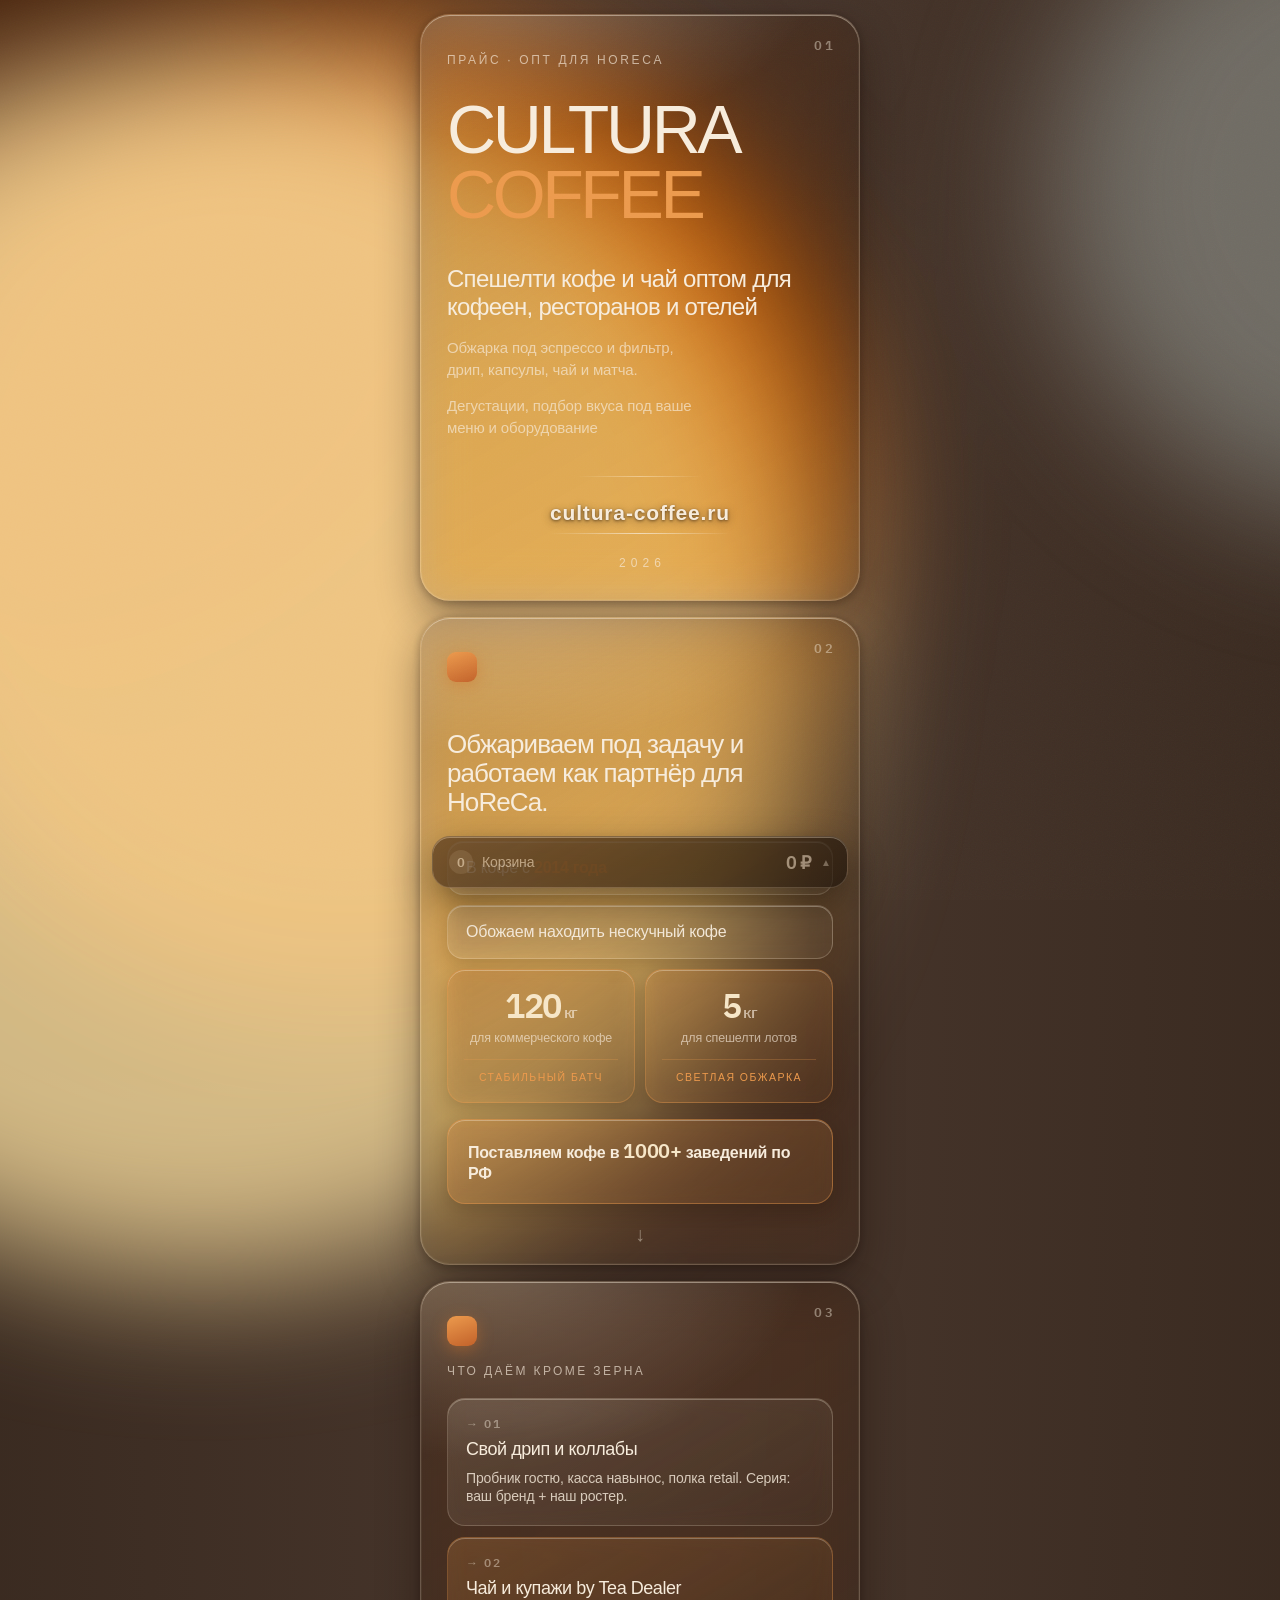
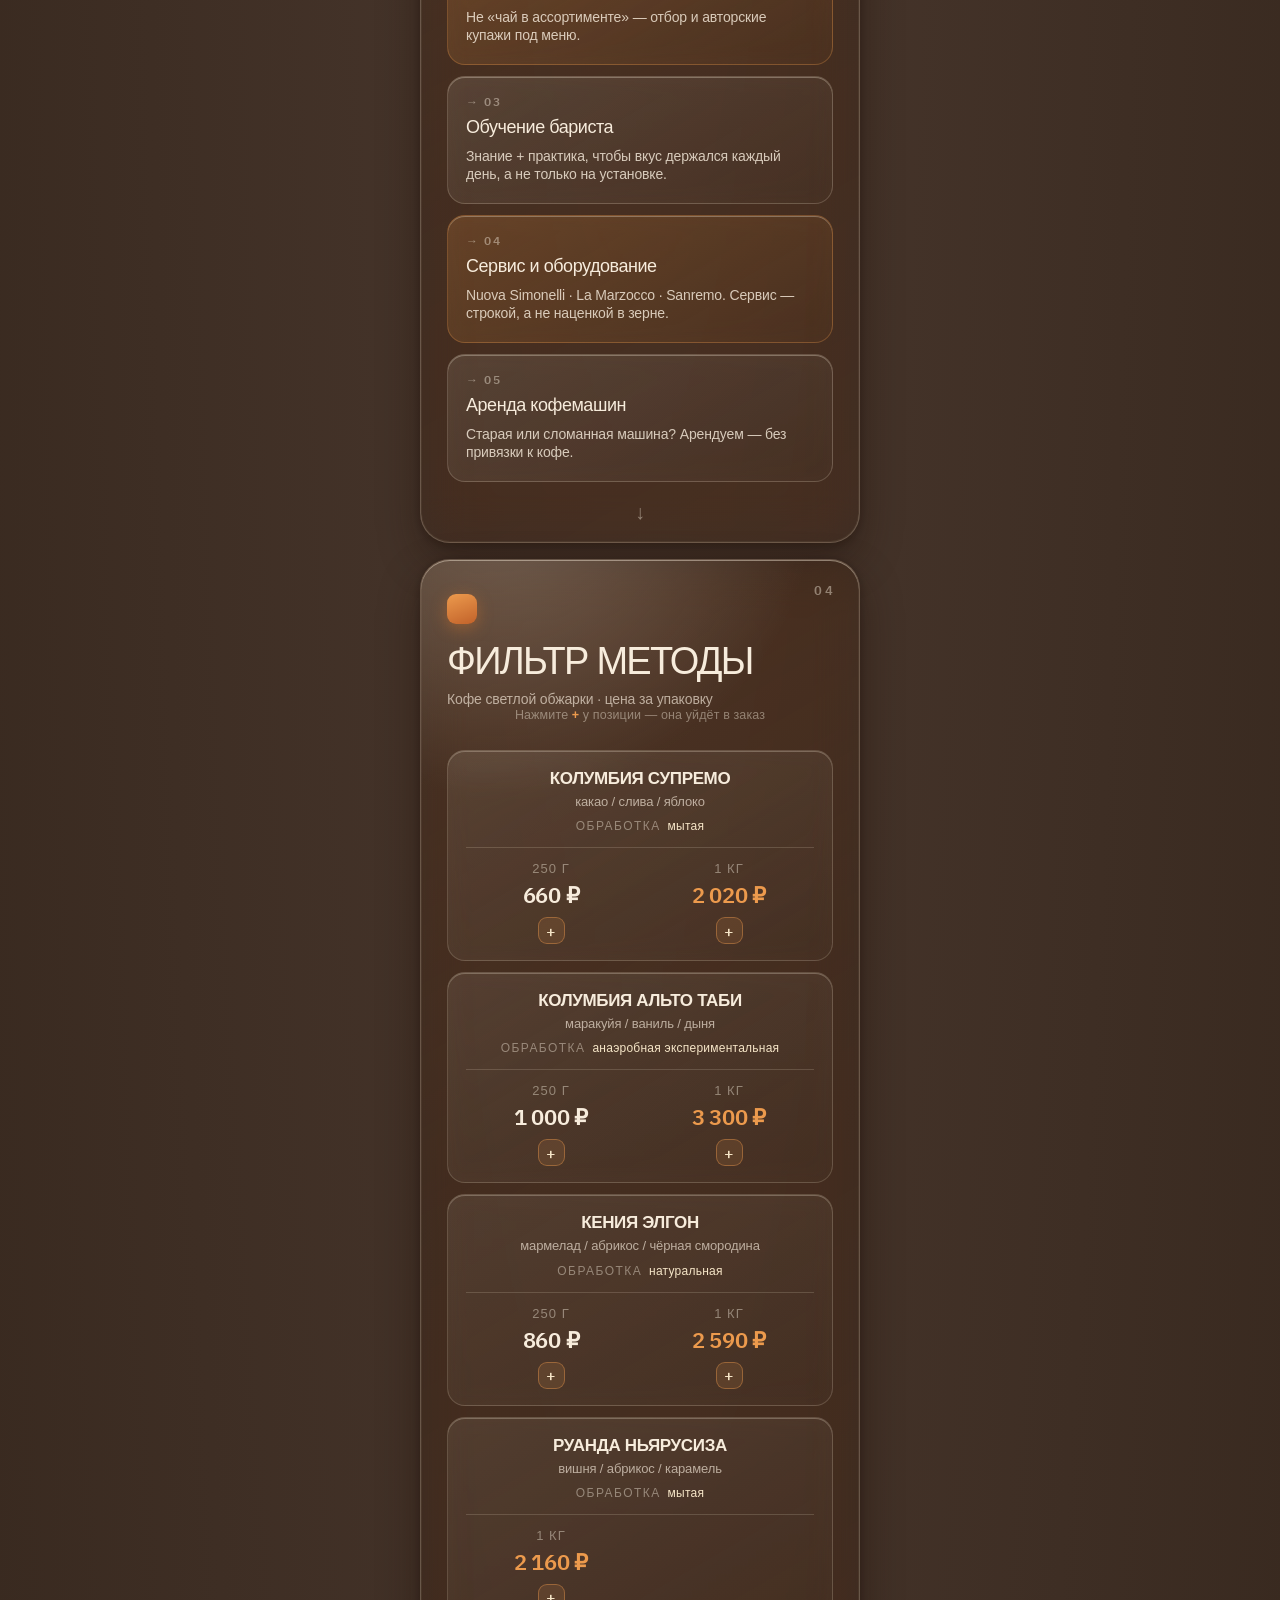
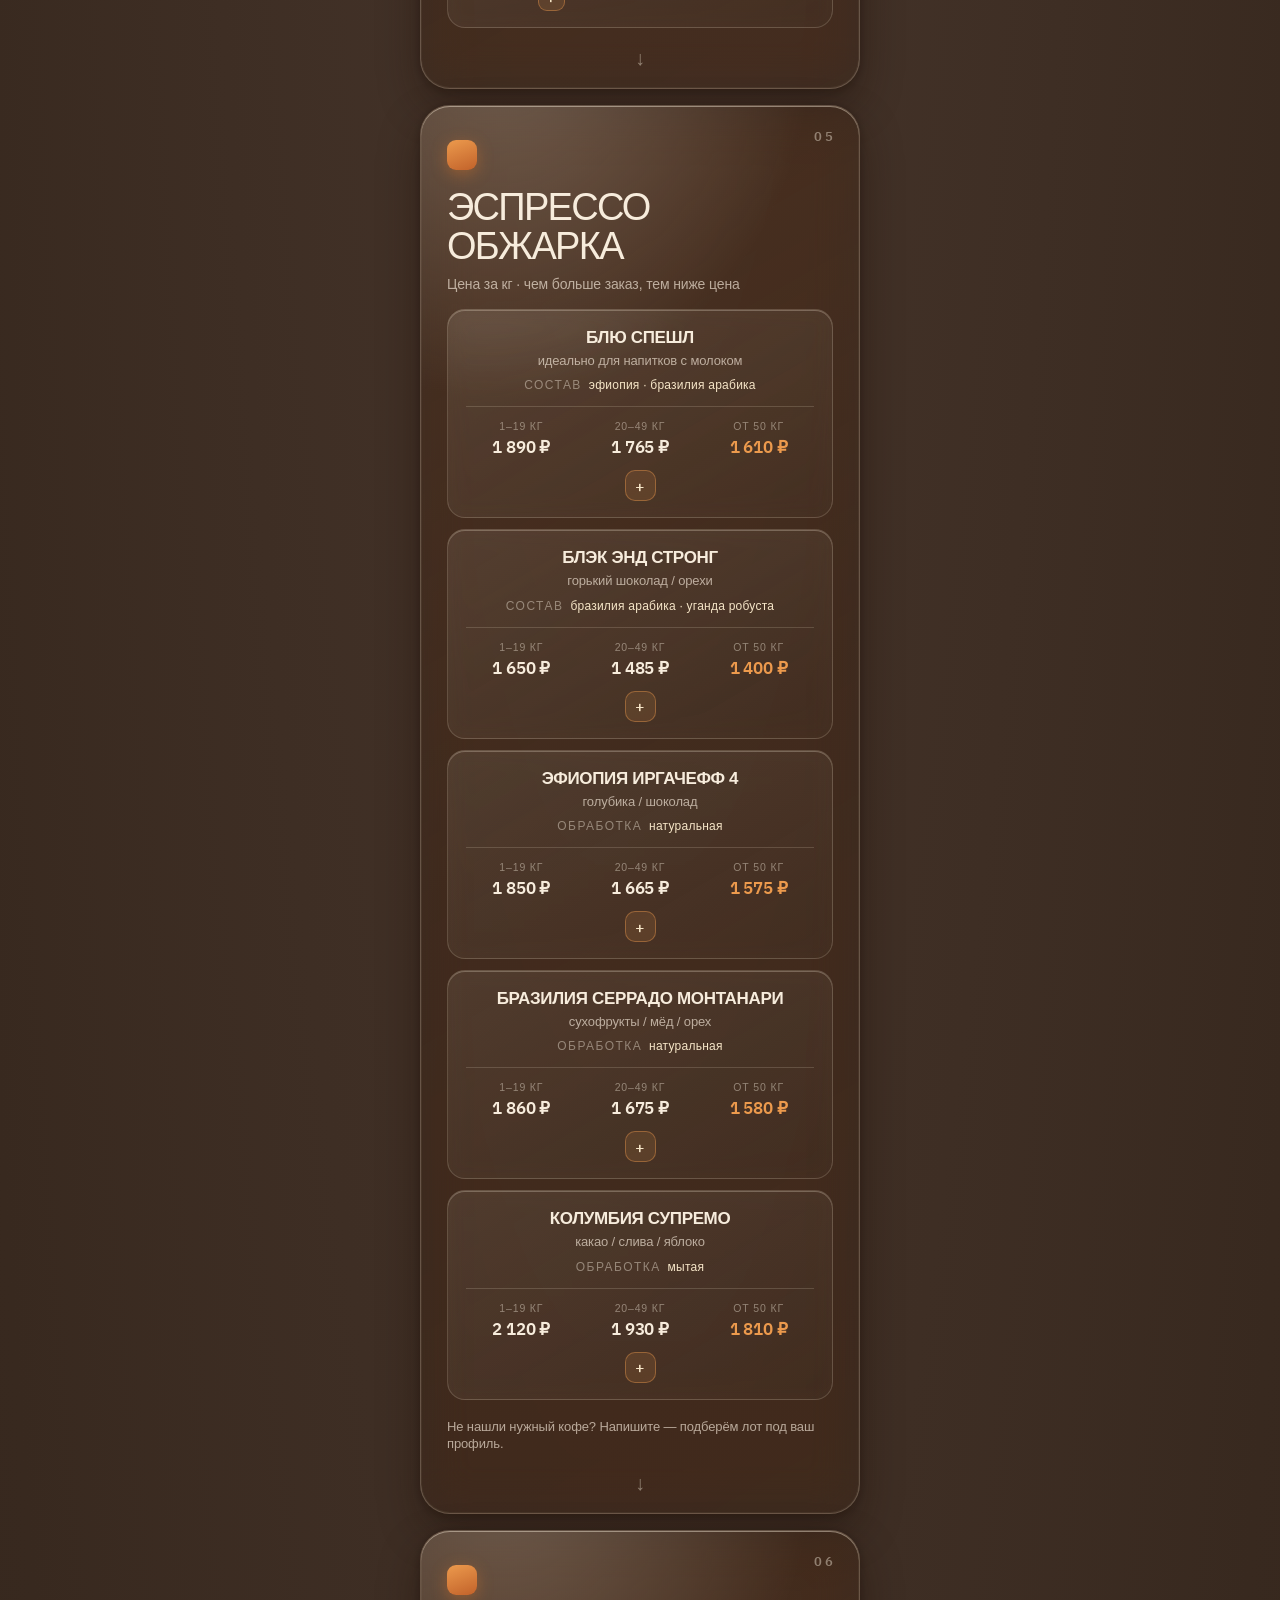
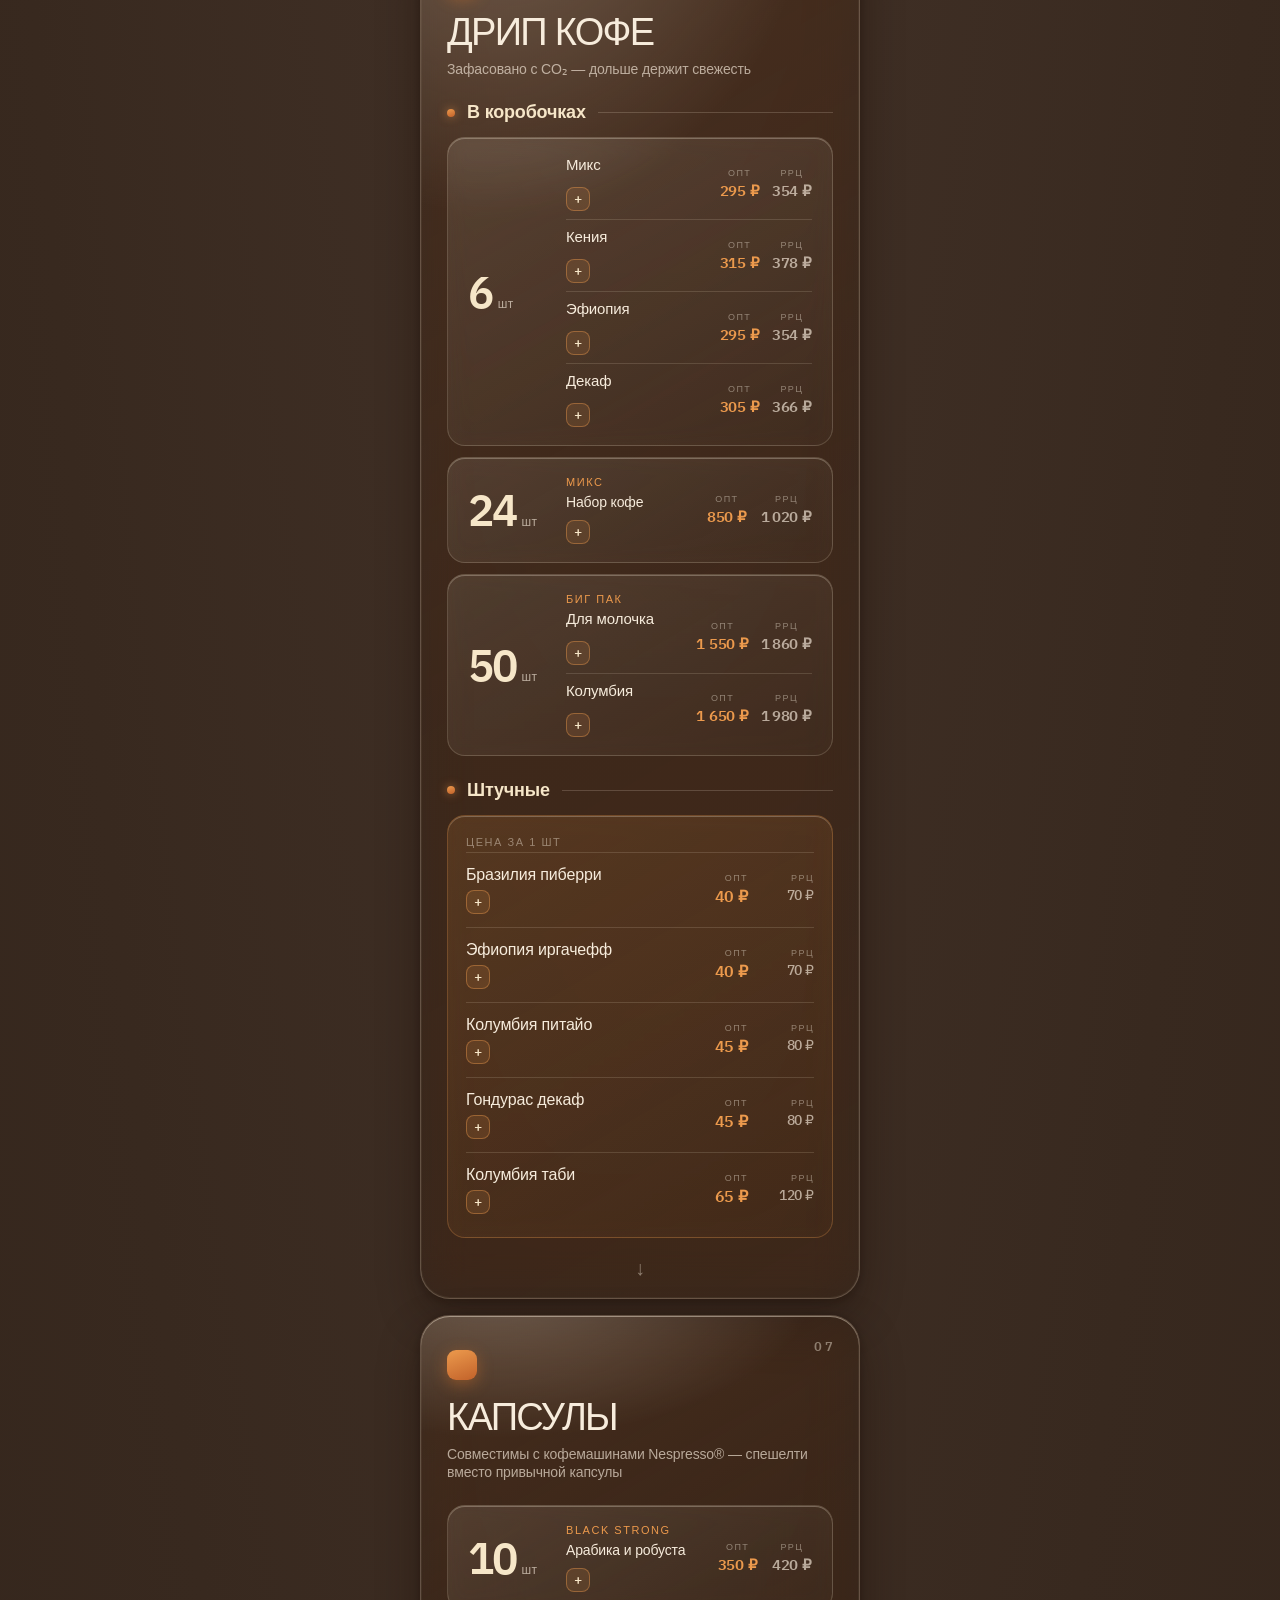
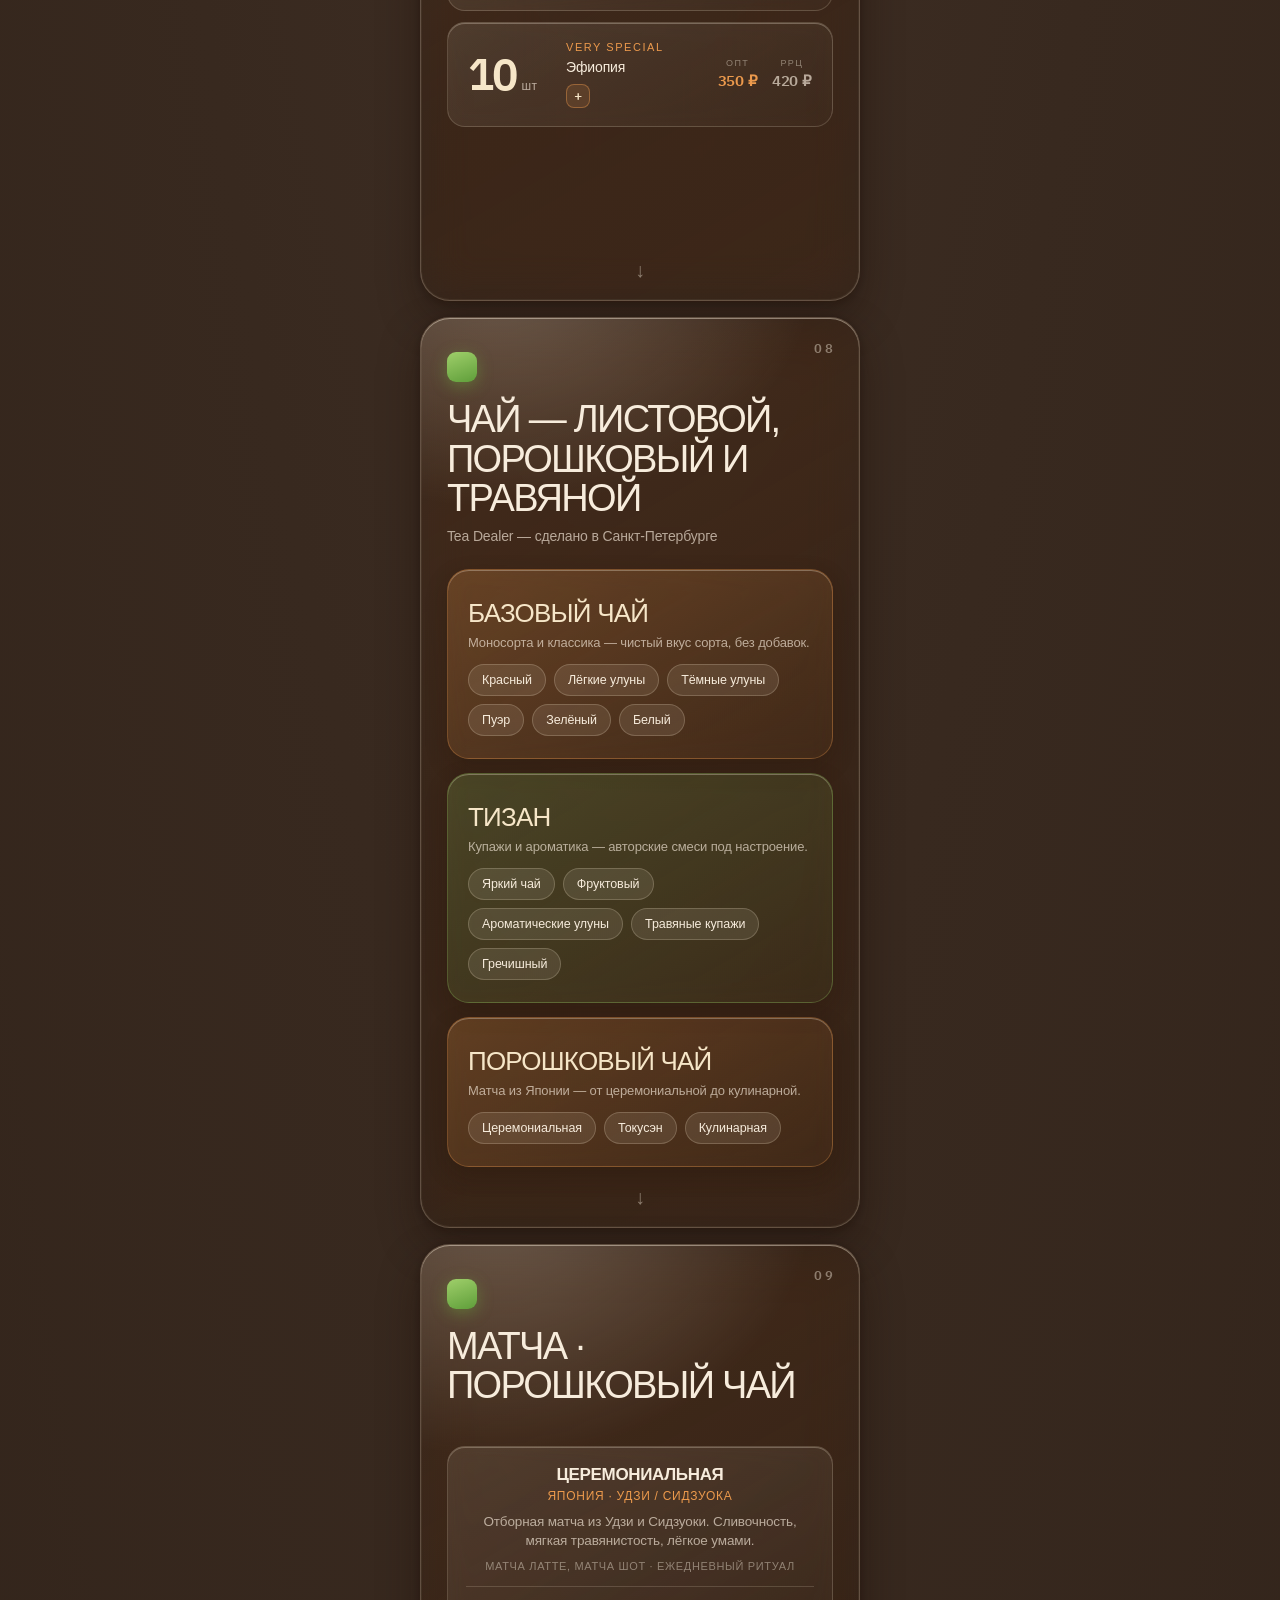
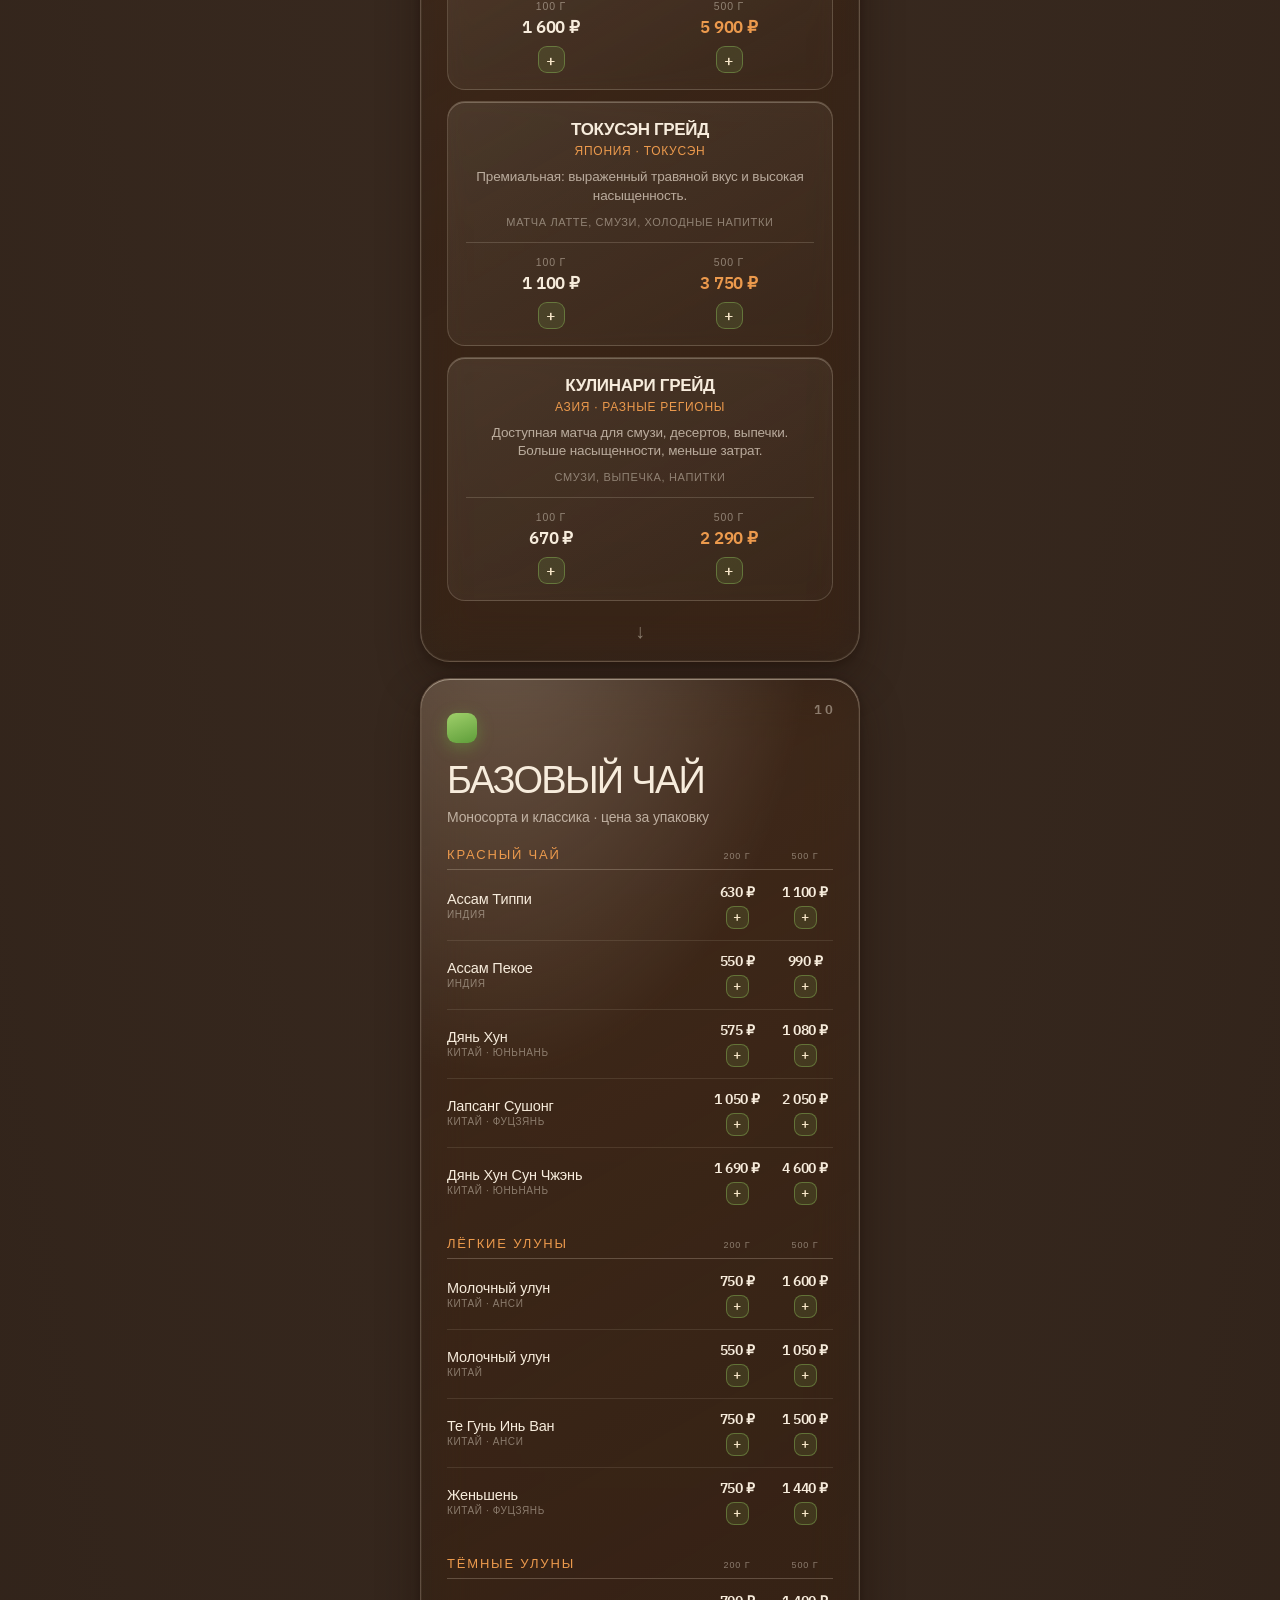
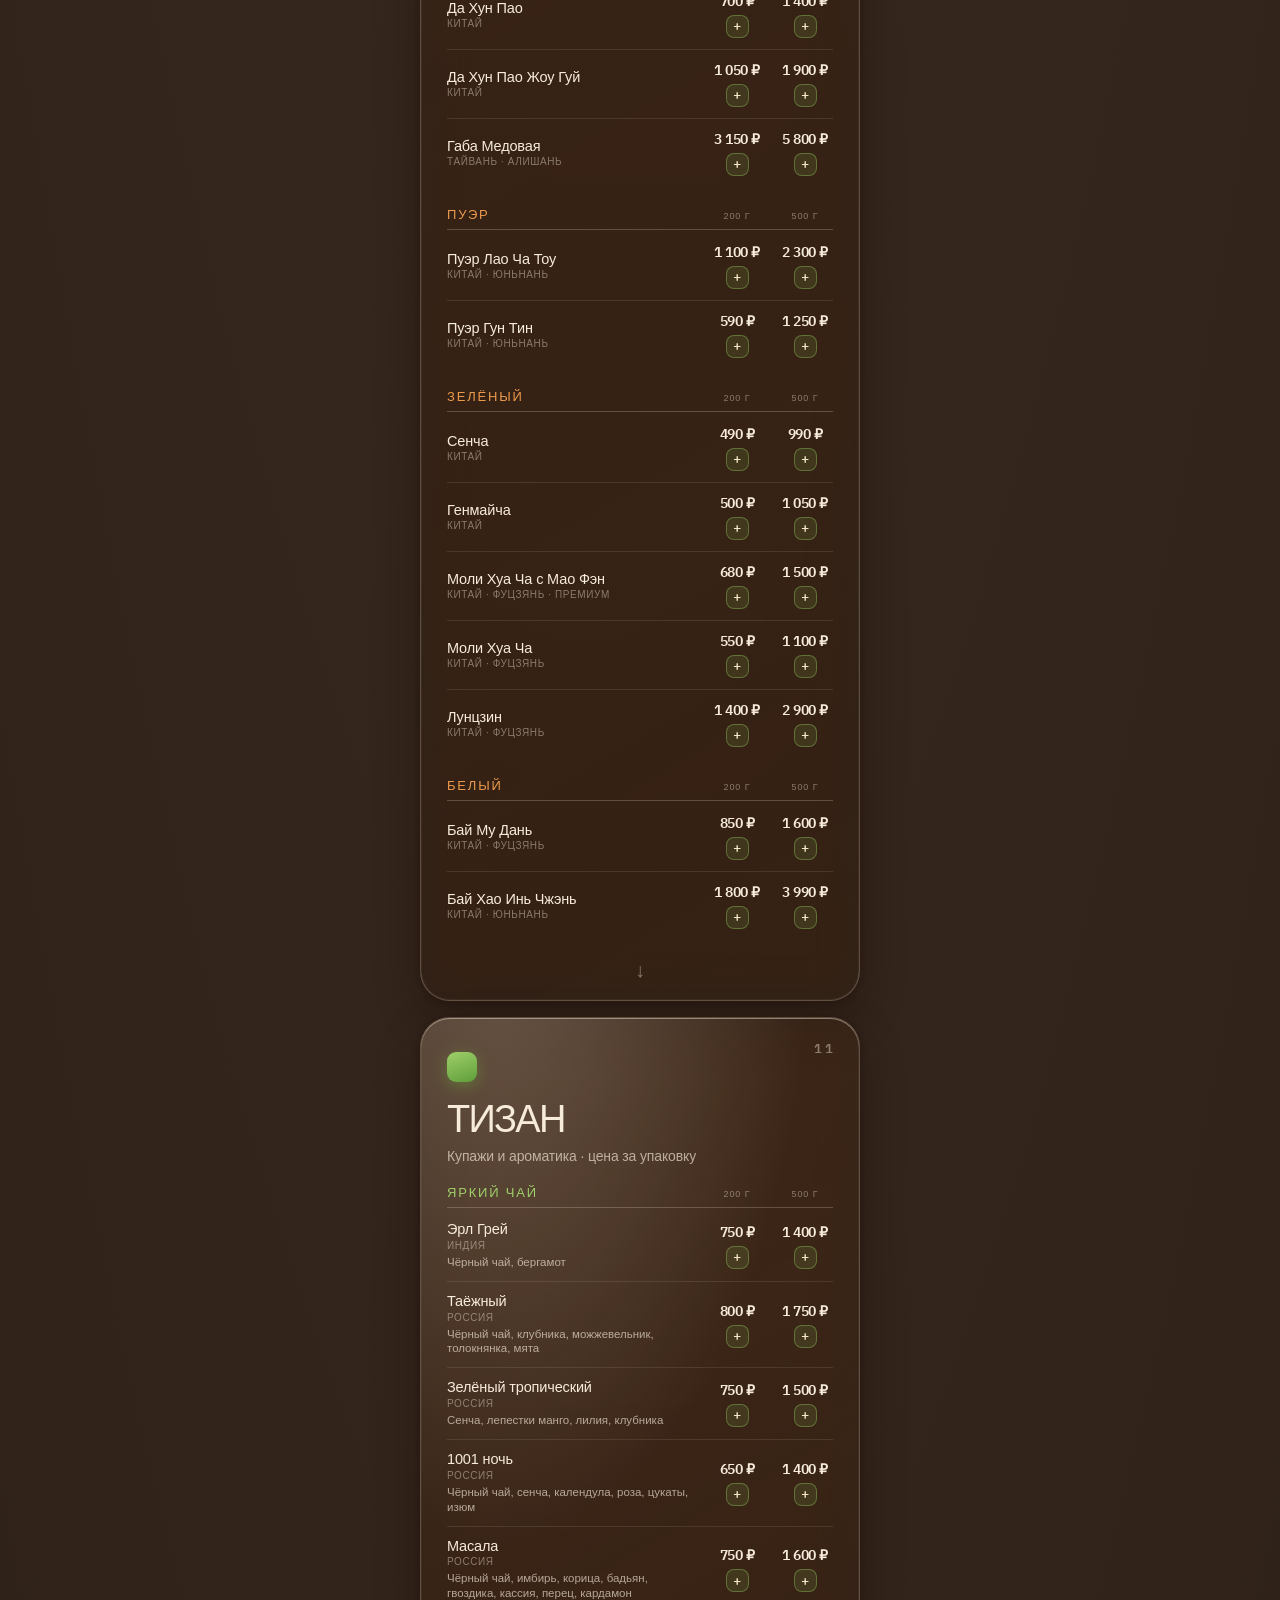
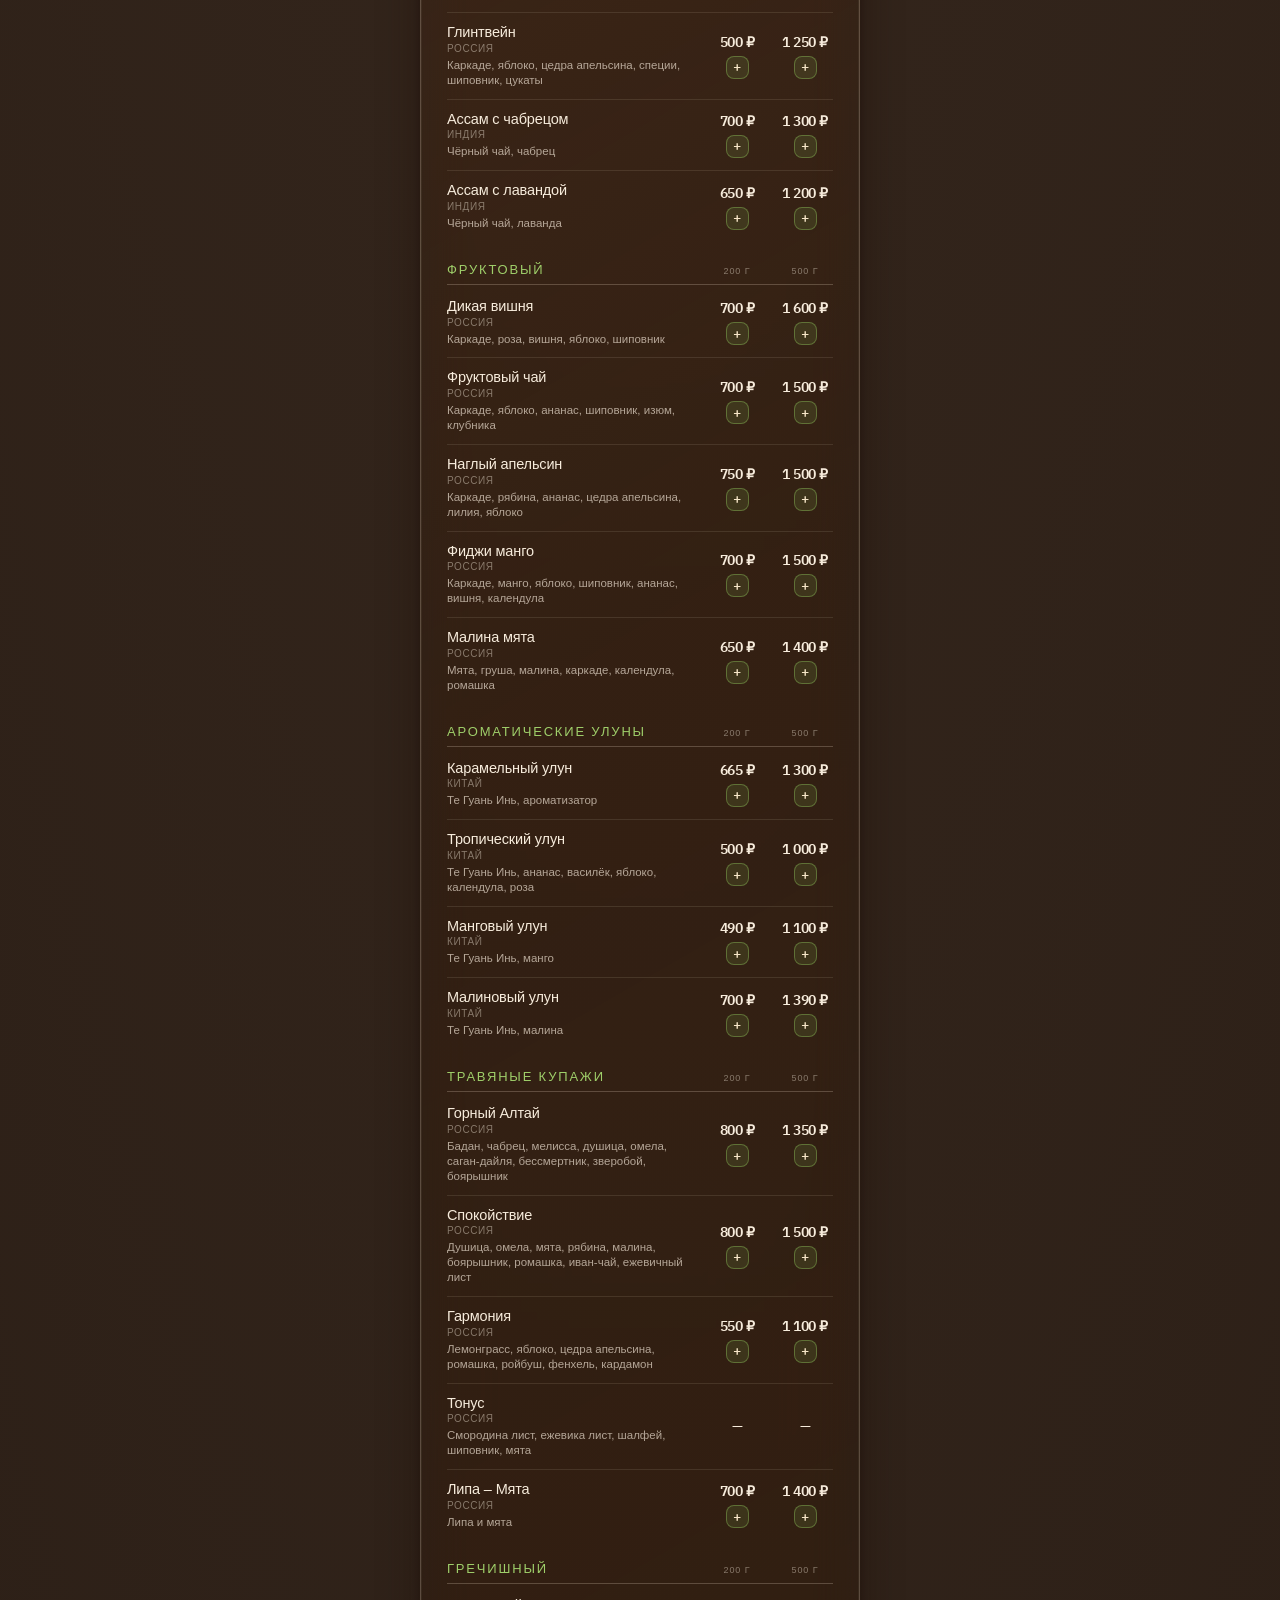
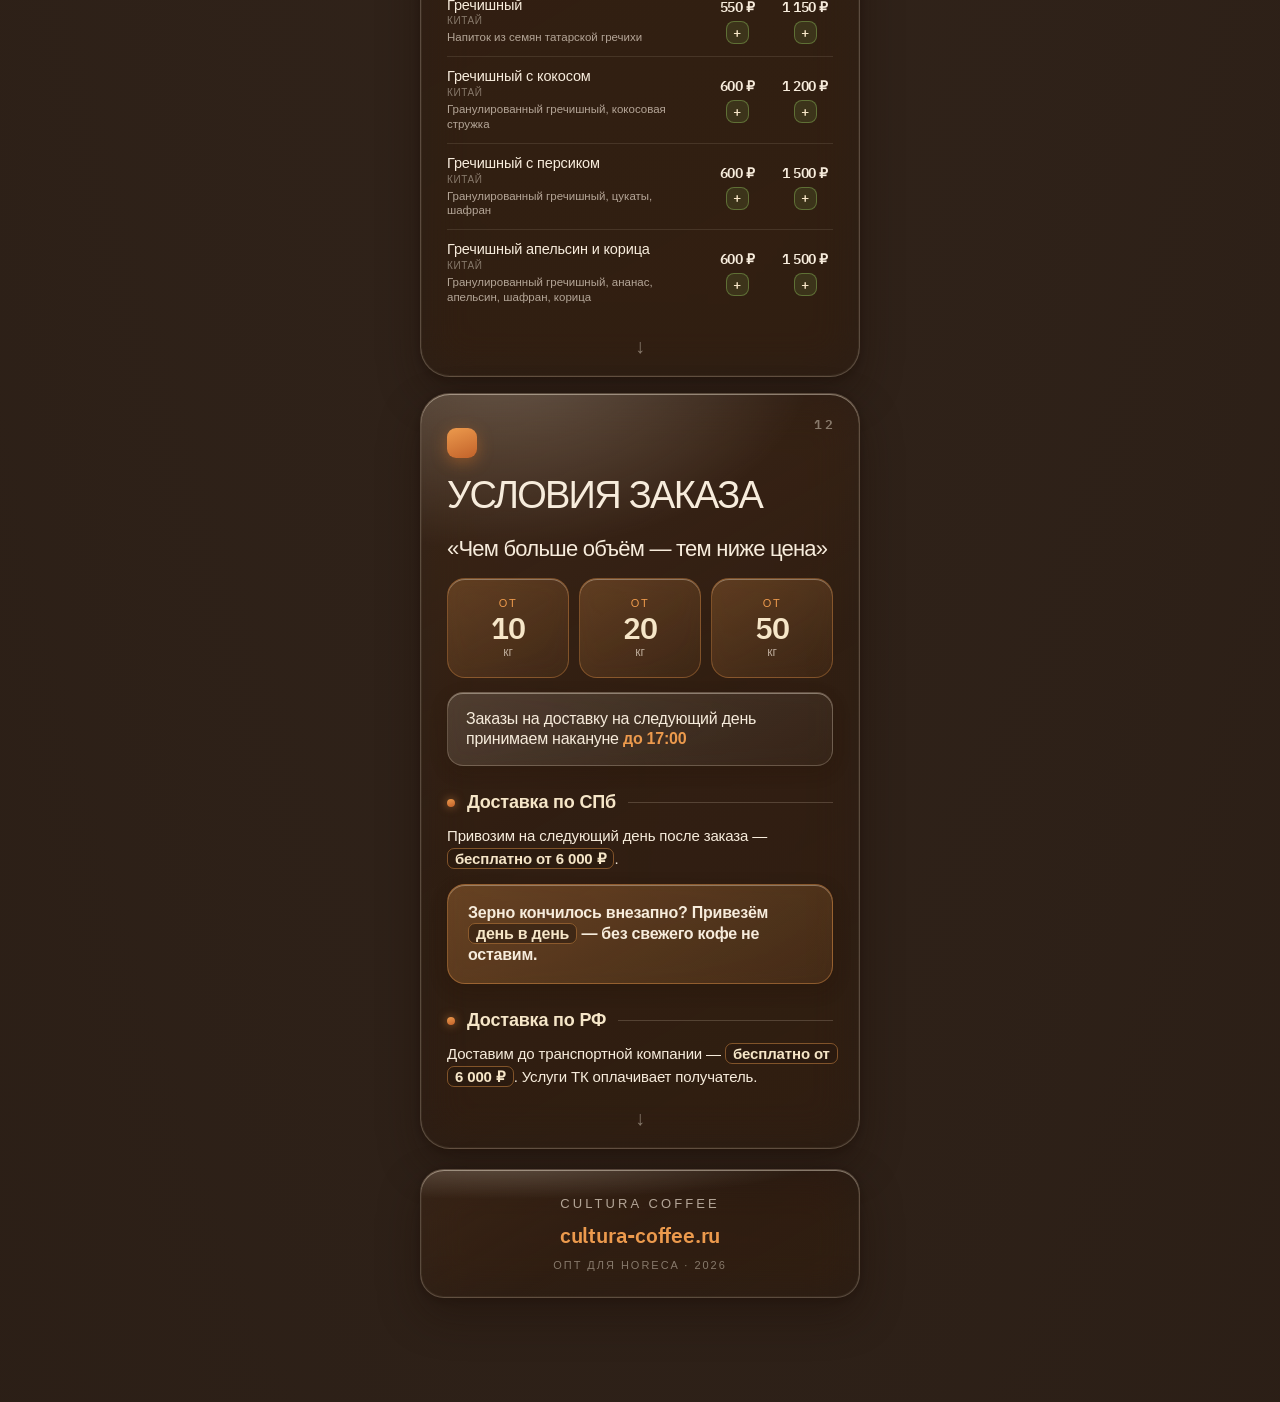
==== index.html @ 5885d33a "Второй экран: убрать бренд ростеров, добавить характеристики Строка с названием ростера убрана из об" ====
<!DOCTYPE html>
<html lang="ru">
<head>
<meta charset="UTF-8">
<meta name="viewport" content="width=device-width, initial-scale=1.0, viewport-fit=cover">
<title>CULTURA COFFEE — прайс (полный)</title>
<style>
  /* IBM Plex Sans встроен (base64) — без внешних запросов */
@font-face{font-family:'IBM Plex Sans';font-style:normal;font-weight:500;font-display:swap;src:url([data-uri]) format('woff2');unicode-range:U+0000-00FF,U+0131,U+0152-0153,U+02BB-02BC,U+02C6,U+02DA,U+02DC,U+0304,U+0308,U+0329,U+2000-206F,U+20AC,U+2122,U+2191,U+2193,U+2212,U+2215,U+FEFF,U+FFFD;}
@font-face{font-family:'IBM Plex Sans';font-style:normal;font-weight:500;font-display:swap;src:url([data-uri]) format('woff2');unicode-range:U+0301,U+0400-045F,U+0490-0491,U+04B0-04B1,U+2116;}
@font-face{font-family:'IBM Plex Sans';font-style:normal;font-weight:600;font-display:swap;src:url([data-uri]) format('woff2');unicode-range:U+0000-00FF,U+0131,U+0152-0153,U+02BB-02BC,U+02C6,U+02DA,U+02DC,U+0304,U+0308,U+0329,U+2000-206F,U+20AC,U+2122,U+2191,U+2193,U+2212,U+2215,U+FEFF,U+FFFD;}
@font-face{font-family:'IBM Plex Sans';font-style:normal;font-weight:600;font-display:swap;src:url([data-uri]) format('woff2');unicode-range:U+0301,U+0400-045F,U+0490-0491,U+04B0-04B1,U+2116;}
  :root{
    --amber:#ec9a4d; --cream:#f6e6c8; --text:#f7ecdc;
    --muted:rgba(247,236,220,.66); --faint:rgba(247,236,220,.44);
    --radius:30px;
    --sans:"Helvetica Neue",Helvetica,Arial,sans-serif;
    --mono:"IBM Plex Sans","Helvetica Neue",Arial,sans-serif;
    --pad:14px;
    --glass-bg:linear-gradient(150deg, rgba(70,46,30,.34), rgba(34,22,15,.16) 48%, rgba(20,13,9,.10));
    --glass-border:rgba(255,238,214,.22);
    --glass-shadow:0 18px 42px rgba(28,15,6,.42),0 2px 8px rgba(28,15,6,.30),inset 0 1px 0 rgba(255,243,224,.40),inset 0 0 0 1px rgba(255,238,214,.05);
    --blur:saturate(150%) blur(22px);
  }
  *{box-sizing:border-box;} html,body{margin:0;}
  body{
    min-height:100vh;
    background:radial-gradient(140% 120% at 50% 4%, #4a382e 0%, #38291f 42%, #281c14 100%);
    font-family:var(--sans); color:var(--text); -webkit-font-smoothing:antialiased;
    padding:var(--pad); padding-top:max(var(--pad),env(safe-area-inset-top)); padding-bottom:max(40px,env(safe-area-inset-bottom));
  }
  .bg{ position:fixed; inset:-20%; z-index:0; filter:blur(70px) saturate(125%); pointer-events:none; }
  .blob{ position:absolute; border-radius:50%; }
  .blob.b1{ width:74vw;height:74vw; left:-16vw; top:-12vh; background:#3a1c0c; opacity:.95; animation:d1 36s ease-in-out infinite alternate; }
  .blob.b2{ width:78vw;height:78vw; left:8vw;  top:22vh; background:#d2742a; opacity:.85; animation:d2 42s ease-in-out infinite alternate; }
  .blob.b3{ width:96vw;height:96vw; left:-12vw; bottom:-22vh; background:#f3dcab; opacity:.8; animation:d3 32s ease-in-out infinite alternate; }
  .blob.b4{ width:52vw;height:52vw; right:-14vw; top:4vh; background:#bcc6c0; opacity:.42; animation:d1 46s ease-in-out infinite alternate; }
  @keyframes d1{ to{ transform:translate(7vw,5vh) scale(1.10);} }
  @keyframes d2{ to{ transform:translate(-6vw,-4vh) scale(1.08);} }
  @keyframes d3{ to{ transform:translate(5vw,-7vh) scale(1.12);} }
  @media (prefers-reduced-motion:reduce){ .blob{ animation:none !important; } }
  .grain{ position:fixed; inset:0; z-index:5; pointer-events:none; opacity:.10; mix-blend-mode:soft-light;
    background-image:url("data:image/svg+xml,%3Csvg xmlns='http://www.w3.org/2000/svg' width='160' height='160'%3E%3Cfilter id='n'%3E%3CfeTurbulence type='fractalNoise' baseFrequency='0.85' numOctaves='2' stitchTiles='stitch'/%3E%3C/filter%3E%3Crect width='100%25' height='100%25' filter='url(%23n)'/%3E%3C/svg%3E");
    background-size:160px 160px; }

  .deck{ position:relative; z-index:1; max-width:440px; margin:0 auto; display:flex; flex-direction:column; gap:16px; }

  .card{
    position:relative; width:100%;
    min-height:calc((100vw - var(--pad) * 2) * 4 / 3);
    border-radius:var(--radius); padding:34px 26px 60px;
    display:flex; flex-direction:column;
    background:var(--glass-bg); border:1px solid var(--glass-border); box-shadow:var(--glass-shadow);
    -webkit-backdrop-filter:var(--blur); backdrop-filter:var(--blur);
    overflow:hidden; isolation:isolate;
  }
  @media (min-width:472px){ .card{ min-height:calc(440px * 4 / 3); } }
  .card::before{ content:""; position:absolute; top:0;left:0;right:0; height:55%;
    background:radial-gradient(120% 80% at 18% -10%, rgba(255,243,224,.26), rgba(255,243,224,0) 60%); pointer-events:none; z-index:0; }
  .card > *{ position:relative; z-index:1; }
  .card__no{ position:absolute; top:22px;right:24px; font-family:var(--mono); font-size:13px;font-weight:600; letter-spacing:.18em; color:var(--faint); z-index:2; }
  .card__scroll{ position:absolute; left:0;right:0;bottom:20px; text-align:center; font-size:20px;line-height:1; color:var(--faint); }

  .marker{ width:42px;height:42px; border-radius:12px; background:linear-gradient(160deg,var(--amber),#c2622a); margin-bottom:24px; box-shadow:0 4px 16px rgba(210,116,42,.45); }
  .marker--sm{ width:30px;height:30px;border-radius:9px;margin-bottom:18px; }

  /* ОБЛОЖКА */
  .hero{ padding:38px 26px 30px; justify-content:space-between; }
  .hero__eyebrow{ font-size:12px;letter-spacing:.22em;text-transform:uppercase; color:var(--muted); margin-bottom:30px; }
  .hero h1{ margin:0;font-weight:500; font-size:clamp(46px,15.5vw,68px); line-height:.96;letter-spacing:-.05em;text-transform:uppercase; }
  .hero h1 .ln2{ color:var(--amber); }
  .hero__mid{ flex:1 1 auto; display:flex; flex-direction:column; justify-content:center; padding:28px 0; }
  .hero__offer{ font-size:clamp(20px,5.6vw,24px); line-height:1.18;letter-spacing:-.03em;font-weight:500; }
  .hero__sub{ margin-top:16px;font-size:15px;line-height:1.45; letter-spacing:-.01em;color:var(--muted);max-width:30ch; }
  .hero__sub2{ margin-top:14px;font-size:15px;line-height:1.45; letter-spacing:-.01em;color:var(--muted);max-width:30ch; }
  .hero__bottom{ display:flex;flex-direction:column;align-items:center; }
  .hero__sign{ display:flex; flex-direction:column; align-items:center; }
  .hero__rule{ width:124px; height:1px; margin-bottom:24px; background:linear-gradient(90deg,transparent,rgba(255,238,214,.45),transparent); }
  .hero__site{ position:relative; font-size:21px; font-weight:600; letter-spacing:.04em; color:var(--text); text-decoration:none; padding-bottom:9px;
    text-shadow:0 1px 3px rgba(28,14,5,.55), 0 2px 10px rgba(28,14,5,.4); }
  .hero__site::after{ content:""; position:absolute; left:0; right:0; bottom:0; height:1px;
    background:linear-gradient(90deg,transparent,rgba(247,236,220,.72),transparent); }
  .hero__foot{ margin-top:22px;text-align:center;font-size:12px;letter-spacing:.42em;text-indent:.42em;text-transform:uppercase;color:var(--muted); }

  /* ЗАГОЛОВКИ */
  .head h2{ margin:0;font-weight:400; font-size:clamp(30px,8vw,38px); line-height:1.04;letter-spacing:-.045em;text-transform:uppercase; }
  .head .sub{ margin-top:8px;font-size:14px;line-height:1.3;letter-spacing:-.01em;color:var(--muted); }
  .eyebrow{ font-size:12px;letter-spacing:.2em;text-transform:uppercase;color:var(--muted); }

  /* О НАС */
  .story__thesis{ margin-top:30px;font-size:clamp(22px,6vw,26px); line-height:1.12;letter-spacing:-.035em;font-weight:500; }
  .story__copy{ margin-top:20px;display:flex;flex-direction:column;gap:13px; }
  .story__copy p{ margin:0;font-size:15.5px;line-height:1.42;letter-spacing:-.01em;color:rgba(247,236,220,.86); }
  .note{ margin-top:22px;border-radius:20px;padding:22px 22px 24px;
    background:linear-gradient(150deg, rgba(236,154,77,.26), rgba(236,154,77,.08)); border:1px solid rgba(236,154,77,.34);
    box-shadow:inset 0 1px 0 rgba(255,243,224,.30); -webkit-backdrop-filter:blur(10px); backdrop-filter:blur(10px); }
  .note__label{ font-size:11px;letter-spacing:.16em;text-transform:uppercase;color:var(--muted);margin-bottom:12px; }
  .note__text{ font-size:16px;line-height:1.36;letter-spacing:-.015em; }
  .note__proof{ margin-top:18px;padding-top:16px;border-top:1px solid rgba(255,243,224,.22); font-size:15px;line-height:1.2;font-weight:600;letter-spacing:-.01em; }

  /* О НАС — факты-кнопки на стекле */
  .facts{ margin-top:24px; display:flex; flex-direction:column; gap:10px; }
  .fact{ border-radius:16px; padding:16px 18px; font-size:16px; line-height:1.25; letter-spacing:-.015em;
    background:linear-gradient(150deg, rgba(255,243,224,.14), rgba(255,243,224,.04));
    border:1px solid rgba(255,238,214,.22);
    box-shadow:inset 0 1px 0 rgba(255,243,224,.40), 0 6px 18px rgba(28,15,6,.20);
    -webkit-backdrop-filter:blur(10px); backdrop-filter:blur(10px); }
  .fact b{ color:var(--amber); font-weight:600; }

  .probats{ margin-top:10px; display:grid; grid-template-columns:1fr 1fr; gap:10px; }
  .probat{ border-radius:18px; padding:18px 16px; text-align:center;
    display:flex; flex-direction:column;
    background:linear-gradient(150deg, rgba(236,154,77,.24), rgba(236,154,77,.07));
    border:1px solid rgba(236,154,77,.32);
    box-shadow:inset 0 1px 0 rgba(255,243,224,.34), 0 6px 18px rgba(28,15,6,.20);
    -webkit-backdrop-filter:blur(10px); backdrop-filter:blur(10px); }
  .probat__num{ font-family:var(--mono); font-weight:600; font-size:34px; line-height:1; letter-spacing:-.04em; color:var(--cream); }
  .probat__num span{ font-size:15px; margin-left:3px; color:var(--muted); }
  .probat__use{ margin-top:9px; margin-bottom:12px; font-size:12.5px; line-height:1.25; letter-spacing:-.01em; color:var(--muted); }
  /* margin-top:auto прижимает тег к низу — черта совпадает в обеих карточках */
  .probat__tag{ margin-top:auto; padding-top:11px; border-top:1px solid rgba(236,154,77,.26);
    font-size:10.5px; line-height:1.3; letter-spacing:.14em; text-transform:uppercase; color:var(--amber); }

  .proof{ margin-top:16px; border-radius:18px; padding:18px 20px; font-size:16px; line-height:1.3; font-weight:600; letter-spacing:-.015em;
    background:linear-gradient(150deg, rgba(236,154,77,.30), rgba(236,154,77,.12));
    border:1px solid rgba(236,154,77,.40);
    box-shadow:inset 0 1px 0 rgba(255,243,224,.34), 0 6px 18px rgba(28,15,6,.22);
    -webkit-backdrop-filter:blur(10px); backdrop-filter:blur(10px); }
  .proof b{ font-family:var(--mono); font-size:20px; color:var(--cream); letter-spacing:-.02em; }

  /* НАПРАВЛЕНИЯ */
  .kp-list{ margin-top:20px;display:flex;flex-direction:column;gap:11px; }
  .kp{ border-radius:18px; padding:17px 18px 19px;
    background:linear-gradient(150deg, rgba(255,243,224,.12), rgba(255,243,224,.03)); border:1px solid rgba(255,238,214,.18);
    box-shadow:inset 0 1px 0 rgba(255,243,224,.30); -webkit-backdrop-filter:blur(10px); backdrop-filter:blur(10px); }
  .kp:nth-child(even){ background:linear-gradient(150deg, rgba(236,154,77,.22), rgba(236,154,77,.06)); border-color:rgba(236,154,77,.28); }
  .kp__idx{ font-family:var(--mono);font-size:12px;font-weight:600;letter-spacing:.14em;text-transform:uppercase;color:var(--faint); }
  .kp__title{ margin-top:8px;font-size:18px;line-height:1.14;letter-spacing:-.025em;font-weight:500; }
  .kp__copy{ margin-top:9px;font-size:14px;line-height:1.34;letter-spacing:-.01em;color:rgba(247,236,220,.82); }

  /* ЛЕГЕНДА ЦЕН */
  .price-legend{ margin-top:14px; font-size:11px; letter-spacing:.1em; text-transform:uppercase; color:var(--faint); }
  .price-legend b{ color:var(--cream); font-weight:600; }
  .price-legend i{ color:var(--muted); font-style:normal; }

  /* ПРАЙС · КАРТОЧКА ТОВАРА */
  .items{ margin-top:16px; display:flex; flex-direction:column; gap:11px; }
  .item{ border-radius:18px; padding:18px 18px 16px;
    background:linear-gradient(150deg, rgba(255,243,224,.10), rgba(255,243,224,.03)); border:1px solid rgba(255,238,214,.16);
    box-shadow:inset 0 1px 0 rgba(255,243,224,.26); -webkit-backdrop-filter:blur(10px); backdrop-filter:blur(10px); text-align:center; }
  .item__name{ font-size:17px;line-height:1.12;letter-spacing:-.02em;font-weight:600;text-transform:uppercase; }
  .item__taste{ margin-top:6px;font-size:13px;line-height:1.25;letter-spacing:-.01em;color:var(--muted);text-transform:lowercase; }
  .item__proc{ margin-top:9px;font-size:12px;letter-spacing:.02em; }
  .item__proc .lbl{ text-transform:uppercase;letter-spacing:.12em;color:var(--faint);margin-right:7px; }
  .item__proc .val{ color:var(--cream); }

  /* увеличенная карточка (Колумбия супремо в фильтре) */
  .item--lg .item__name{ font-size:24px; letter-spacing:-.03em; }
  .item--lg .item__taste{ margin-top:9px; font-size:18px; }
  .item--lg .item__proc{ margin-top:9px; font-size:18px; }
  .item--lg .item__proc .lbl{ font-size:12px; letter-spacing:.12em; margin-right:8px; }
  .item--lg .item__proc .val{ font-size:18px; }

  /* карточка чая: страна / описание / подходит */
  .item__from{ margin-top:5px; font-size:12px; letter-spacing:.06em; text-transform:uppercase; color:var(--amber); }
  .item__desc{ margin-top:10px; font-size:13.5px; line-height:1.38; letter-spacing:-.01em; color:var(--muted); }
  .item__for{ margin-top:10px; font-size:11px; letter-spacing:.06em; text-transform:uppercase; color:var(--faint); }
  .marker--tea{ background:linear-gradient(160deg,#9fcf6a,#5f9e3a); box-shadow:0 4px 16px rgba(111,174,63,.42); }

  /* выделенный заголовок секции */
  .part__title{ display:flex; align-items:center; gap:12px; margin-bottom:14px; font-size:18px; font-weight:600; letter-spacing:-.01em; color:var(--cream); }
  .part__title::before{ content:""; width:8px;height:8px;border-radius:50%; background:linear-gradient(160deg,var(--amber),#c2622a); box-shadow:0 0 10px rgba(236,154,77,.6); }
  .part__title--tea::before{ background:linear-gradient(160deg,#9fcf6a,#5f9e3a); box-shadow:0 0 10px rgba(111,174,63,.6); }
  .part__title::after{ content:""; flex:1 1 auto; height:1px; background:rgba(255,238,214,.18); }

  /* концепт двух акцентов */
  .concept{ margin-top:24px; display:flex; flex-direction:column; gap:14px; }
  .concept__block{ border-radius:22px; padding:22px 20px; border:1px solid rgba(255,238,214,.18);
    box-shadow:inset 0 1px 0 rgba(255,243,224,.30), 0 8px 22px rgba(28,15,6,.22);
    -webkit-backdrop-filter:blur(12px); backdrop-filter:blur(12px); }
  .concept__block.is-base{ background:linear-gradient(150deg, rgba(236,154,77,.24), rgba(236,154,77,.06)); border-color:rgba(236,154,77,.30); }
  .concept__block.is-tisane{ background:linear-gradient(150deg, rgba(143,191,94,.22), rgba(143,191,94,.06)); border-color:rgba(143,191,94,.30); }
  .concept__kicker{ font-size:11px; letter-spacing:.2em; text-transform:uppercase; }
  .is-base .concept__kicker{ color:var(--amber); }
  .is-tisane .concept__kicker{ color:#9fcf6a; }
  .concept__title{ margin-top:6px; font-size:26px; font-weight:500; letter-spacing:-.03em; text-transform:uppercase; color:var(--cream); }
  .concept__desc{ margin-top:6px; font-size:13px; color:var(--muted); letter-spacing:-.01em; }
  .concept__cats{ margin-top:14px; display:flex; flex-wrap:wrap; gap:8px; }
  .cat-chip{ font-size:12.5px; letter-spacing:-.005em; padding:8px 13px; border-radius:999px; background:rgba(255,243,224,.10); border:1px solid rgba(255,238,214,.20); }

  /* список листового чая */
  .tea-cat{ margin-top:20px; }
  .tea-cat__h{ display:flex; align-items:baseline; justify-content:space-between; gap:10px; padding-bottom:7px; margin-bottom:2px; border-bottom:1px solid rgba(255,238,214,.22); }
  .tea-cat__name{ font-size:13px; letter-spacing:.14em; text-transform:uppercase; color:var(--amber); }
  .tea-cat.is-tisane .tea-cat__name{ color:#9fcf6a; }
  .tea-cat__cols{ display:flex; gap:12px; }
  .tea-cat__cols span{ min-width:56px; text-align:center; font-size:9px; letter-spacing:.1em; text-transform:uppercase; color:var(--faint); }
  .tea-row{ display:flex; gap:12px; align-items:center; padding:11px 0; border-bottom:1px solid rgba(255,238,214,.10); }
  .tea-row:last-child{ border-bottom:0; }
  .tea-row__main{ flex:1 1 auto; min-width:0; }
  .tea-row__name{ font-size:14.5px; letter-spacing:-.01em; line-height:1.15; }
  .tea-row__from{ margin-top:2px; font-size:10px; letter-spacing:.06em; text-transform:uppercase; color:var(--faint); }
  .tea-row__mix{ margin-top:4px; font-size:11.5px; line-height:1.3; color:var(--muted); }
  .tea-row__prices{ flex:0 0 auto; display:flex; gap:12px; }
  .tea-price{ min-width:56px; text-align:center; }
  .tea-price__opt{ font-family:var(--mono); font-weight:600; font-size:13.5px; letter-spacing:-.02em; font-variant-numeric:tabular-nums; color:var(--text); white-space:nowrap; }
  .tea-price__rrc{ margin-top:1px; font-family:var(--mono); font-weight:500; font-size:10.5px; letter-spacing:-.02em; font-variant-numeric:tabular-nums; color:var(--faint); white-space:nowrap; }

  /* условия заказа */
  .hl{ color:var(--cream); font-weight:700; background:rgba(40,26,16,.55);
    padding:1px 7px; border-radius:7px; box-decoration-break:clone; -webkit-box-decoration-break:clone;
    border:1px solid rgba(236,154,77,.45); }
  .tiers{ margin-top:16px; display:grid; grid-template-columns:repeat(3,1fr); gap:10px; }
  .tier{ border-radius:18px; padding:18px 8px; text-align:center;
    background:linear-gradient(150deg, rgba(236,154,77,.24), rgba(236,154,77,.07)); border:1px solid rgba(236,154,77,.32);
    box-shadow:inset 0 1px 0 rgba(255,243,224,.34); -webkit-backdrop-filter:blur(10px); backdrop-filter:blur(10px); }
  .tier__cap{ font-size:11px; letter-spacing:.14em; text-transform:uppercase; color:var(--amber); }
  .tier__v{ margin-top:4px; font-family:var(--mono); font-weight:600; font-size:30px; line-height:1; letter-spacing:-.04em; color:var(--cream); }
  .tier__u{ margin-top:2px; font-size:12px; color:var(--muted); }
  .subhead{ display:flex; align-items:center; gap:12px; margin:26px 0 12px; font-size:18px; font-weight:600; letter-spacing:-.01em; color:var(--cream); }
  .subhead::before{ content:""; width:8px;height:8px;border-radius:50%; background:linear-gradient(160deg,var(--amber),#c2622a); box-shadow:0 0 10px rgba(236,154,77,.6); }
  .subhead::after{ content:""; flex:1 1 auto; height:1px; background:rgba(255,238,214,.18); }
  .deliv{ font-size:15px; line-height:1.5; letter-spacing:-.01em; color:var(--text); }

  /* футер */
  .footer{ margin-top:4px; border-radius:24px; padding:26px 24px; text-align:center;
    background:var(--glass-bg); border:1px solid var(--glass-border); box-shadow:var(--glass-shadow);
    -webkit-backdrop-filter:var(--blur); backdrop-filter:var(--blur); position:relative; overflow:hidden; isolation:isolate; }
  .footer::before{ content:""; position:absolute; top:0;left:0;right:0; height:60%;
    background:radial-gradient(120% 80% at 18% -10%, rgba(255,243,224,.22), rgba(255,243,224,0) 60%); pointer-events:none; z-index:0; }
  .footer > *{ position:relative; z-index:1; }
  .footer__brand{ font-size:13px; letter-spacing:.24em; text-transform:uppercase; color:var(--muted); }
  .footer__link{ display:inline-block; margin-top:10px; font-family:var(--mono); font-weight:600; font-size:21px; letter-spacing:-.01em; color:var(--amber); text-decoration:none; }
  .footer__sub{ margin-top:10px; font-size:11px; letter-spacing:.18em; text-transform:uppercase; color:var(--faint); }

  /* ── версия для печати / сохранения в PDF ── */
  @media print{
    *{ -webkit-print-color-adjust:exact !important; print-color-adjust:exact !important; }
    @page{ margin:8mm; }
    html,body{ background:#2c2017 !important; padding:0 !important; }
    .bg, .grain, .card__scroll{ display:none !important; }
    .deck{ max-width:none !important; gap:0 !important; display:block !important; }

    /* каждый слайд — со своей страницы, фон сплошной (стекло в PDF не живёт) */
    .card{
      background:#3a2a20 !important; box-shadow:none !important;
      -webkit-backdrop-filter:none !important; backdrop-filter:none !important;
      border:1px solid rgba(255,238,214,.18) !important;
      min-height:0 !important; margin:0 !important;
      break-before:page; page-break-before:always;
      break-inside:auto;
    }
    .deck > .card:first-of-type{ break-before:avoid !important; page-break-before:avoid !important; }
    .card::before{ display:none !important; }

    .footer{
      background:#3a2a20 !important; box-shadow:none !important;
      -webkit-backdrop-filter:none !important; backdrop-filter:none !important;
      break-inside:avoid; page-break-inside:avoid; margin-top:6mm !important;
    }

    .note,.proof,.fact,.probat,.tier,.kp,.item,.box,.singles,.concept__block,.part__title,.facts .fact{
      -webkit-backdrop-filter:none !important; backdrop-filter:none !important;
    }

    /* смысловые единицы — целиком, не рвём между страницами */
    .item,.box,.kp,.tea-row,.probat,.tier,.single,.variant,.concept__block,.note,.fact,.proof,.tiers,.boxes{
      break-inside:avoid; page-break-inside:avoid;
    }
    /* заголовок не отрывается от своего контента */
    .head,.part__title,.tea-cat__h,.subhead,.eyebrow,.price-legend,.story__thesis{
      break-after:avoid; page-break-after:avoid;
    }
  }

  /* ценовые колонки: опт (сверху) + ррц (снизу), по центру */
  .prices{ margin-top:14px; padding-top:13px; border-top:1px solid rgba(255,238,214,.16); display:grid; gap:8px; justify-items:center; }
  .prices.cols-2{ grid-template-columns:1fr 1fr; }
  .prices.cols-3{ grid-template-columns:1fr 1fr 1fr; }
  .pcell{ text-align:center; }
  .pcell__cap{ font-size:10.5px;letter-spacing:.08em;text-transform:uppercase;color:var(--faint);white-space:nowrap; }
  .pcell__opt{ margin-top:4px; font-family:var(--mono); font-weight:600; font-size:17px; letter-spacing:-.01em;
    font-variant-numeric:tabular-nums; font-feature-settings:"tnum" 1; color:var(--text); white-space:nowrap; }
  .pcell__rrc{ margin-top:1px; font-family:var(--mono); font-weight:500; font-size:13px; letter-spacing:-.01em;
    font-variant-numeric:tabular-nums; font-feature-settings:"tnum" 1; color:var(--faint); white-space:nowrap; }
  .pcell--best .pcell__opt{ color:var(--amber); }
  .card--big .pcell__cap{ font-size:13px; }
  .card--big .pcell__opt{ font-size:22px; }

  .price-foot{ margin-top:18px;font-size:13px;line-height:1.35;letter-spacing:-.01em;color:var(--muted); }

  /* ДРИП */
  .part{ margin-top:24px; }
  .part__label{ display:flex; align-items:center; gap:12px; font-size:12px; letter-spacing:.2em; text-transform:uppercase; color:var(--faint); margin-bottom:14px; }
  .part__label::after{ content:""; flex:1 1 auto; height:1px; background:rgba(255,238,214,.18); }

  .boxes{ display:flex; flex-direction:column; gap:11px; }
  .box{ border-radius:18px; padding:18px 20px;
    background:linear-gradient(150deg, rgba(255,243,224,.11), rgba(255,243,224,.03)); border:1px solid rgba(255,238,214,.16);
    box-shadow:inset 0 1px 0 rgba(255,243,224,.28); -webkit-backdrop-filter:blur(10px); backdrop-filter:blur(10px);
    display:flex; align-items:center; gap:18px; }
  .box__qty{ flex:0 0 auto; display:flex; align-items:baseline; gap:6px; min-width:80px; }
  .box__num{ font-family:var(--mono); font-weight:600; font-size:clamp(34px,9.5vw,44px); line-height:.9; letter-spacing:-.05em; color:var(--cream); }
  .box__unit{ font-size:12px; letter-spacing:.02em; color:var(--muted); text-transform:lowercase; }
  .box__body{ flex:1 1 auto; }
  .box__kind{ font-size:11px; letter-spacing:.14em; text-transform:uppercase; color:var(--amber); margin-bottom:5px; }
  .box__fill{ font-size:14px; line-height:1.3; letter-spacing:-.01em; color:var(--text); }
  .box__price{ flex:0 0 auto; align-self:center; display:flex; gap:14px; align-items:flex-start; }
  .box__opt{ font-family:var(--mono); font-weight:600; font-size:17px; letter-spacing:-.01em; font-variant-numeric:tabular-nums; color:var(--text); white-space:nowrap; }
  .box__rrc{ margin-top:1px; font-family:var(--mono); font-weight:500; font-size:13px; letter-spacing:-.01em; font-variant-numeric:tabular-nums; color:var(--faint); white-space:nowrap; }

  .box--variants{ align-items:center; }
  .variants{ display:flex; flex-direction:column; }
  .variant{ display:flex; align-items:center; justify-content:space-between; gap:14px; padding:8px 0; border-top:1px solid rgba(255,238,214,.14); }
  .variant:first-child{ border-top:0; padding-top:0; }
  .variant:last-child{ padding-bottom:0; }
  .variant__name{ font-size:15px; letter-spacing:-.01em; }
  .variant__prices{ display:flex; gap:12px; align-items:flex-start; }
  .variant__opt{ font-family:var(--mono); font-weight:600; font-size:15px; letter-spacing:-.01em; font-variant-numeric:tabular-nums; color:var(--text); white-space:nowrap; }
  .variant__rrc{ font-family:var(--mono); font-weight:500; font-size:12px; letter-spacing:-.01em; font-variant-numeric:tabular-nums; color:var(--faint); white-space:nowrap; }
  .variant--min .variant__opt{ color:var(--amber); }

  .singles{ border-radius:18px; padding:8px 18px 10px;
    background:linear-gradient(150deg, rgba(236,154,77,.16), rgba(236,154,77,.05)); border:1px solid rgba(236,154,77,.26);
    box-shadow:inset 0 1px 0 rgba(255,243,224,.26); -webkit-backdrop-filter:blur(10px); backdrop-filter:blur(10px); }
  .singles__cap{ font-size:11px; letter-spacing:.14em; text-transform:uppercase; color:var(--faint); padding:12px 0 4px; }
  .single{ display:flex; align-items:center; justify-content:space-between; gap:14px; padding:13px 0; border-top:1px solid rgba(255,238,214,.14); }
  .single:first-of-type{ border-top:0; }
  .single__name{ font-size:16px; letter-spacing:-.01em; }
  .single__prices{ display:flex; flex-direction:row; align-items:flex-start; gap:18px; }
  .spp{ display:flex; flex-direction:column; align-items:flex-end; min-width:48px; }
  .spp__lbl{ font-size:9px; letter-spacing:.16em; text-transform:uppercase; color:var(--faint); margin-bottom:3px; }
  .single__opt{ font-family:var(--mono); font-weight:600; font-size:16px; letter-spacing:-.01em; font-variant-numeric:tabular-nums; color:var(--amber); white-space:nowrap; }
  .single__rrc{ font-family:var(--mono); font-weight:500; font-size:14px; letter-spacing:-.01em; font-variant-numeric:tabular-nums; color:var(--muted); white-space:nowrap; }

  /* пары цен с подписями над ценой (только боксы дрипа) */
  .pp{ display:flex; flex-direction:column; align-items:center; }
  .pp__lbl{ font-size:9px; letter-spacing:.16em; text-transform:uppercase; color:var(--faint); margin-bottom:3px; }
  .pp__opt{ font-family:var(--mono); font-weight:600; font-size:15px; letter-spacing:-.01em; font-variant-numeric:tabular-nums; color:var(--amber); white-space:nowrap; }
  .pp__rrc{ font-family:var(--mono); font-weight:600; font-size:15px; letter-spacing:-.01em; font-variant-numeric:tabular-nums; color:var(--muted); white-space:nowrap; }
  .variant--min .pp__opt{ color:var(--amber); }
</style>
<style>
/* ═══════════════════════════════════════════════════════════════════════════
   КОРЗИНА — тап по оптовой цене добавляет позицию в заказ.
   Палитра и стекло — по дизайн-правилам прайса.
   ═══════════════════════════════════════════════════════════════════════════ */

/* Пока скрипт не поднялся, корзины нет: часть просмотрщиков файлов на
   телефоне открывает HTML без выполнения JavaScript. Лучше показать чистый
   прайс, чем живые на вид, но мёртвые кнопки. */
html:not(.has-cart-js) .buyctl,
html:not(.has-cart-js) .cartbar,
html:not(.has-cart-js) .sheet,
html:not(.has-cart-js) .cart-toast,
html:not(.has-cart-js) .buyhint{display:none !important}
html:not(.has-cart-js) body{padding-bottom:0 !important}

:root{
  --cart-amber:#ec9a4d;
  --cart-tea:#8fc45c;
  --cart-cream:#f6e6c8;
  --cart-text:#f7ecdc;
  --cart-mute:rgba(247,236,220,.66);
  --cart-faint:rgba(247,236,220,.44);
  --cart-glass:linear-gradient(150deg,rgba(70,46,30,.90),rgba(34,22,15,.86) 48%,rgba(20,13,9,.88));
  --cart-line:rgba(255,238,214,.14);
}

/* ── кликабельная цена ─────────────────────────────────────────────────────── */

.is-buy{
  position:relative;
  cursor:pointer;
  touch-action:manipulation;
  -webkit-tap-highlight-color:transparent;
  -webkit-user-select:none;
  user-select:none;
  transition:transform .12s ease, box-shadow .18s ease;
}
.is-buy:focus-visible{
  outline:2px solid var(--cart-amber);
  outline-offset:2px;
  border-radius:12px;
}
.is-buy:active{transform:scale(.96)}

/* вспышка при добавлении */
.is-buy.is-pop{animation:cartPop .34s ease}
@keyframes cartPop{
  0%{transform:scale(1)}
  36%{transform:scale(1.07)}
  100%{transform:scale(1)}
}

/* ── кнопка + у позиции (она же счётчик −N+) ──────────────────────────────── */

.buyctl{
  display:flex; align-items:center; justify-content:center; gap:3px;
  margin-top:8px;
}
.buyctl__b{
  flex:0 0 auto;
  touch-action:manipulation;
  width:27px; height:27px; padding:0;
  display:flex; align-items:center; justify-content:center;
  font-family:'IBM Plex Sans',Helvetica,Arial,sans-serif;
  font-size:16px; font-weight:500; line-height:1;
  color:var(--cart-cream);
  background:rgba(236,154,77,.13);
  border:1px solid rgba(236,154,77,.42);
  border-radius:9px;
  cursor:pointer;
  -webkit-tap-highlight-color:transparent;
  transition:background .14s ease, transform .1s ease;
}
.buyctl__b:hover{background:rgba(236,154,77,.24)}
.buyctl__b:active{transform:scale(.9)}
.buyctl__n{
  min-width:26px;
  display:none; align-items:center; justify-content:center;
  font-family:'IBM Plex Sans',Helvetica,Arial,sans-serif;
  font-variant-numeric:tabular-nums;
  font-size:13.5px; font-weight:600; line-height:1;
  color:var(--cart-cream);
}
.buyctl__minus{display:none}
.buyctl.is-on .buyctl__minus,
.buyctl.is-on .buyctl__n{display:flex}
.buyctl.is-on .buyctl__b{
  background:rgba(236,154,77,.22);
  border-color:rgba(236,154,77,.6);
}

/* чайный акцент */
.buyctl--tea .buyctl__b{
  background:rgba(143,196,92,.13);
  border-color:rgba(143,196,92,.42);
}
.buyctl--tea .buyctl__b:hover{background:rgba(143,196,92,.24)}
.buyctl--tea.is-on .buyctl__b{
  background:rgba(143,196,92,.22);
  border-color:rgba(143,196,92,.6);
}

/* эспрессо: один счётчик на позицию, под всеми тремя ступенями */
.buyctl--wide{margin-top:12px}
.buyctl--wide .buyctl__b{width:31px; height:31px; border-radius:10px}
.buyctl--wide .buyctl__n{min-width:44px; font-size:14.5px}

/* дрип: кнопка стоит у названия — колонкой, чтобы строка не сжималась по ширине */
.variant__head,.single__head{
  display:flex; flex-direction:column; align-items:flex-start;
  gap:6px; min-width:0;
}
.buyctl--under{margin-top:0; justify-content:flex-start}
.buyctl--under .buyctl__b{width:24px; height:24px; font-size:14px; border-radius:8px}
.buyctl--under .buyctl__n{min-width:22px; font-size:12.5px}
.box__body .buyctl--under{margin-top:8px}

/* чай: строки плотные — кнопки компактнее */
.tea-price .buyctl{margin-top:5px; gap:2px}
.tea-price .buyctl__b{width:23px; height:23px; font-size:14px; border-radius:8px}
.tea-price .buyctl__n{min-width:20px; font-size:12.5px}

/* выбранная позиция — жирное подчёркивание названия */
[data-buy-name]{
  text-decoration-color:transparent;
  text-underline-offset:6px;
  transition:text-decoration-color .16s ease;
}
[data-buy-name].is-picked{
  text-decoration:underline;
  text-decoration-thickness:3px;
  text-underline-offset:6px;
  text-decoration-color:var(--cart-amber);
}
[data-buy-name][data-buy-accent="tea"].is-picked{text-decoration-color:var(--cart-tea)}

/* в плотных строках чая и дрипа подчёркивание прижимаем ближе */
.tea-row__name.is-picked,
.variant__name.is-picked,
.single__name.is-picked,
.box__kind.is-picked{
  text-decoration-thickness:2.5px;
  text-underline-offset:3px;
}

/* активная ступень опта у эспрессо (подсвечивается, когда в заказе есть кофе) */
.pcell.is-live{
  background:rgba(236,154,77,.15);
  border-radius:12px;
  box-shadow:inset 0 1px 0 rgba(255,243,224,.18);
}
.pcell.is-live .pcell__cap{color:rgba(247,236,220,.85)}
.pcell.is-live .pcell__opt{color:var(--cart-amber)}

/* подсказка «коснитесь цены» */
.buyhint{
  margin:0 0 12px;
  font-size:12.5px;
  letter-spacing:.01em;
  color:var(--cart-faint);
  text-align:center;
}
.buyhint b{color:var(--cart-amber);font-weight:600}

/* ── липкая плашка снизу ───────────────────────────────────────────────────── */

.cartbar[hidden],.sheet[hidden],.cart-toast[hidden],.cartbar__hint[hidden]{
  display:none !important;
}
.cartbar{
  position:fixed;
  left:50%; bottom:0;
  transform:translateX(-50%);
  width:min(440px,100%);
  padding:0 12px calc(12px + env(safe-area-inset-bottom));
  z-index:60;
  animation:barIn .26s ease;
}
@keyframes barIn{from{transform:translate(-50%,110%)}to{transform:translate(-50%,0)}}

.cartbar__main{
  width:100%;
  touch-action:manipulation;
  display:flex; align-items:center; justify-content:space-between;
  gap:12px;
  padding:13px 16px;
  font:inherit;
  color:var(--cart-text);
  background:var(--cart-glass);
  border:1px solid rgba(255,238,214,.22);
  border-radius:18px;
  -webkit-backdrop-filter:saturate(150%) blur(22px);
  backdrop-filter:saturate(150%) blur(22px);
  box-shadow:0 14px 40px rgba(0,0,0,.55), inset 0 1px 0 rgba(255,243,224,.40);
  cursor:pointer;
}
.cartbar__left{display:flex; align-items:center; gap:9px; min-width:0}
.cartbar__count{
  min-width:24px; height:24px; padding:0 7px;
  display:inline-flex; align-items:center; justify-content:center;
  font-family:'IBM Plex Sans',Helvetica,Arial,sans-serif;
  font-variant-numeric:tabular-nums;
  font-size:13px; font-weight:600; line-height:1;
  color:#2a1a0e; background:var(--cart-amber);
  border-radius:999px;
}
.cartbar__label{
  font-size:14px; font-weight:600; letter-spacing:-.01em;
  color:var(--cart-text);
  white-space:nowrap;
}
.cartbar__note{
  font-size:12.5px; letter-spacing:.01em; color:var(--cart-faint);
  white-space:nowrap; overflow:hidden; text-overflow:ellipsis;
}
.cartbar.is-empty .cartbar__label{color:var(--cart-mute); font-weight:500}
.cartbar__right{display:flex; align-items:center; gap:10px}
.cartbar__sum{
  font-family:'IBM Plex Sans',Helvetica,Arial,sans-serif;
  font-variant-numeric:tabular-nums;
  font-size:18px; font-weight:600; letter-spacing:-.02em;
  color:var(--cart-cream);
}
.cartbar__chev{font-size:10px; color:var(--cart-faint)}

/* пустой заказ — плашка на месте, но не кричит */
.cartbar.is-empty .cartbar__main{opacity:.72}
.cartbar.is-empty .cartbar__count{
  color:var(--cart-mute);
  background:rgba(255,238,214,.12);
}
.cartbar.is-empty .cartbar__sum{color:var(--cart-mute)}

.cartbar__hint{
  margin-bottom:7px;
  padding:8px 14px;
  font-size:12px; line-height:1.35;
  color:#2a1a0e;
  background:rgba(236,154,77,.92);
  border-radius:13px;
  text-align:center;
  box-shadow:0 8px 24px rgba(0,0,0,.35);
}
.cartbar__hint b{font-weight:700}

/* чтобы плашка не перекрывала последний слайд */
body{padding-bottom:104px}
body.has-hint{padding-bottom:152px}

/* ── панель заказа ─────────────────────────────────────────────────────────── */

.sheet{position:fixed; inset:0; z-index:70}
.sheet__scrim{
  position:absolute; inset:0;
  background:rgba(12,8,5,.62);
  -webkit-backdrop-filter:blur(3px);
  backdrop-filter:blur(3px);
  animation:fadeIn .2s ease;
}
@keyframes fadeIn{from{opacity:0}to{opacity:1}}

.sheet__panel{
  position:absolute;
  left:50%; bottom:0;
  transform:translateX(-50%);
  width:min(440px,100%);
  max-height:86vh;
  display:flex; flex-direction:column;
  padding:0 16px calc(16px + env(safe-area-inset-bottom));
  color:var(--cart-text);
  background:var(--cart-glass);
  border:1px solid rgba(255,238,214,.22);
  border-bottom:0;
  border-radius:26px 26px 0 0;
  -webkit-backdrop-filter:saturate(150%) blur(24px);
  backdrop-filter:saturate(150%) blur(24px);
  box-shadow:0 -18px 60px rgba(0,0,0,.6), inset 0 1px 0 rgba(255,243,224,.40);
  animation:sheetIn .28s cubic-bezier(.22,.9,.3,1);
}
@keyframes sheetIn{from{transform:translate(-50%,100%)}to{transform:translate(-50%,0)}}

.sheet__grab{
  width:38px; height:4px; margin:9px auto 4px;
  background:rgba(247,236,220,.28); border-radius:999px;
}
.sheet__head{
  display:flex; align-items:center; justify-content:space-between;
  padding:6px 0 12px;
}
.sheet__title{
  text-transform:uppercase; font-size:15px; font-weight:600;
  letter-spacing:-.01em; color:var(--cart-cream);
}
.sheet__close{
  width:32px; height:32px;
  display:flex; align-items:center; justify-content:center;
  font-size:14px; color:var(--cart-mute);
  background:rgba(255,238,214,.08);
  border:1px solid var(--cart-line);
  border-radius:10px; cursor:pointer;
}
.sheet__body{
  flex:1 1 auto; overflow-y:auto; -webkit-overflow-scrolling:touch;
  margin:0 -4px; padding:0 4px;
}

.line{
  display:flex; align-items:center; gap:10px;
  padding:11px 0;
  border-bottom:1px solid var(--cart-line);
}
.line:last-child{border-bottom:0}
.line__main{flex:1 1 auto; min-width:0}
.line__name{
  font-size:14px; font-weight:600; line-height:1.25;
  color:var(--cart-text);
}
.line__meta{
  margin-top:3px;
  font-family:'IBM Plex Sans',Helvetica,Arial,sans-serif;
  font-variant-numeric:tabular-nums;
  font-size:12px; color:var(--cart-faint);
}
.line__dot{
  display:inline-block; width:5px; height:5px; margin-right:6px;
  border-radius:2px; background:var(--cart-amber);
  vertical-align:middle;
}
.line__dot--tea{background:var(--cart-tea)}
.line__meta s{margin-left:5px; color:rgba(247,236,220,.3)}

.step{display:flex; align-items:center; gap:2px; flex:0 0 auto}
.step__btn{
  width:29px; height:29px;
  touch-action:manipulation;
  display:flex; align-items:center; justify-content:center;
  font-size:15px; line-height:1; color:var(--cart-text);
  background:rgba(255,238,214,.08);
  border:1px solid var(--cart-line);
  border-radius:9px; cursor:pointer;
}
.step__btn:active{background:rgba(255,238,214,.16)}
.step__val{
  min-width:34px; text-align:center;
  font-family:'IBM Plex Sans',Helvetica,Arial,sans-serif;
  font-variant-numeric:tabular-nums;
  font-size:14px; font-weight:600; color:var(--cart-cream);
}
.line__sum{
  flex:0 0 auto; min-width:74px; text-align:right;
  font-family:'IBM Plex Sans',Helvetica,Arial,sans-serif;
  font-variant-numeric:tabular-nums;
  font-size:14px; font-weight:600; color:var(--cart-cream);
}

.sheet__hints{padding:10px 0 2px; display:grid; gap:7px}
.hint{
  display:flex; gap:8px; align-items:flex-start;
  padding:9px 12px;
  font-size:12.5px; line-height:1.4;
  color:var(--cart-text);
  background:rgba(255,238,214,.06);
  border:1px solid var(--cart-line);
  border-radius:13px;
}
.hint--win{
  color:#2a1a0e;
  background:rgba(236,154,77,.9);
  border-color:transparent;
}
.hint b{font-weight:700}
.hint__ico{flex:0 0 auto; opacity:.85}

.sheet__save[hidden]{display:none !important}
.sheet__save{
  display:flex; align-items:baseline; justify-content:space-between;
  gap:10px;
  margin-top:11px; padding:10px 13px;
  background:rgba(143,196,92,.14);
  border:1px solid rgba(143,196,92,.34);
  border-radius:13px;
}
.sheet__save-lbl{font-size:12.5px; color:var(--cart-text)}
.sheet__save-val{
  font-family:'IBM Plex Sans',Helvetica,Arial,sans-serif;
  font-variant-numeric:tabular-nums;
  font-size:16px; font-weight:600; letter-spacing:-.02em;
  color:#a8db6e;
}

.sheet__foot{
  display:flex; align-items:center; justify-content:space-between;
  gap:12px;
  margin-top:12px; padding-top:13px;
  border-top:1px solid rgba(255,238,214,.18);
}
.sheet__total{display:flex; align-items:baseline; gap:9px}
.sheet__total-lbl{
  text-transform:uppercase; font-size:11px; letter-spacing:.14em;
  color:var(--cart-faint);
}
.sheet__total-val{
  font-family:'IBM Plex Sans',Helvetica,Arial,sans-serif;
  font-variant-numeric:tabular-nums;
  font-size:24px; font-weight:600; letter-spacing:-.03em;
  color:var(--cart-cream);
}
.sheet__clear{
  padding:9px 14px;
  font-size:12.5px; color:var(--cart-mute);
  background:transparent;
  border:1px solid var(--cart-line);
  border-radius:11px; cursor:pointer;
}
.sheet__cta[hidden]{display:none !important}
.sheet__cta{
  margin-top:12px;
  padding:12px 14px;
  font-size:13px; line-height:1.4; text-align:center;
  color:var(--cart-text);
  background:rgba(236,154,77,.14);
  border:1px solid rgba(236,154,77,.36);
  border-radius:14px;
}
.sheet__cta b{color:var(--cart-cream); font-weight:600}

.sheet__empty{
  padding:34px 0 30px;
  text-align:center; font-size:13.5px; color:var(--cart-faint);
}

/* ── всплывашка ────────────────────────────────────────────────────────────── */

.cart-toast{
  position:fixed; left:50%; bottom:104px;
  transform:translateX(-50%);
  z-index:80;
  max-width:min(400px,calc(100% - 32px));
  padding:9px 15px;
  font-size:12.5px; color:#2a1a0e;
  background:rgba(246,230,200,.95);
  border-radius:13px;
  box-shadow:0 10px 30px rgba(0,0,0,.4);
  animation:fadeIn .16s ease;
}

/* ── доступность и печать ──────────────────────────────────────────────────── */

@media (prefers-reduced-motion:reduce){
  .cartbar,.sheet__panel,.sheet__scrim,.cart-toast,.is-buy.is-pop{animation:none}
  .is-buy{transition:none}
}

@media print{
  .cartbar,.sheet,.cart-toast,.buyctl,.buyhint{display:none !important}
  body,body.has-hint{padding-bottom:0 !important}
  .pcell.is-live{background:none !important; box-shadow:none !important}
  [data-buy-name].is-picked{text-decoration:none !important}
}

</style>
</head>
<body>
  <div class="bg" aria-hidden="true">
    <span class="blob b1"></span><span class="blob b2"></span><span class="blob b3"></span><span class="blob b4"></span>
  </div>

  <main class="deck">

    <!-- 01 ОБЛОЖКА -->
    <section class="card hero">
      <span class="card__no">01</span>
      <div class="hero__top">
        <div class="hero__eyebrow">Прайс · опт для HoReCa</div>
        <h1>Cultura<br><span class="ln2">Coffee</span></h1>
      </div>
      <div class="hero__mid">
        <div class="hero__offer">Спешелти кофе и чай оптом для кофеен, ресторанов и отелей</div>
        <div class="hero__sub">Обжарка под эспрессо и фильтр, дрип, капсулы, чай и матча.</div>
        <div class="hero__sub2">Дегустации, подбор вкуса под ваше меню и оборудование</div>
      </div>
      <div class="hero__bottom">
        <div class="hero__sign">
          <div class="hero__rule"></div>
          <a class="hero__site" href="https://cultura-coffee.ru" target="_blank" rel="noopener noreferrer">cultura-coffee.ru</a>
        </div>
        <div class="hero__foot">2026</div>
      </div>
    </section>

    <!-- 02 О НАС -->
    <section class="card">
      <span class="card__no">02</span>
      <div class="head"><div class="marker marker--sm"></div></div>
      <div class="story__thesis">Обжариваем под задачу и работаем как партнёр для HoReCa.</div>

      <div class="facts">
        <div class="fact">В кофе с <b>2014 года</b></div>
        <div class="fact">Обожаем находить нескучный кофе</div>
      </div>

      <div class="probats">
        <div class="probat">
          <div class="probat__num">120<span>кг</span></div>
          <div class="probat__use">для коммерческого кофе</div>
          <div class="probat__tag">стабильный батч</div>
        </div>
        <div class="probat">
          <div class="probat__num">5<span>кг</span></div>
          <div class="probat__use">для спешелти лотов</div>
          <div class="probat__tag">светлая обжарка</div>
        </div>
      </div>

      <div class="proof">Поставляем кофе в <b>1000+</b> заведений по РФ</div>

      <div class="card__scroll" aria-hidden="true">↓</div>
    </section>

    <!-- 03 НАПРАВЛЕНИЯ -->
    <section class="card">
      <span class="card__no">03</span>
      <div class="head"><div class="marker marker--sm"></div></div>
      <div class="eyebrow">Что даём кроме зерна</div>
      <div class="kp-list">
        <div class="kp"><div class="kp__idx">→ 01</div><div class="kp__title">Свой дрип и коллабы</div><div class="kp__copy">Пробник гостю, касса навынос, полка retail. Серия: ваш бренд + наш ростер.</div></div>
        <div class="kp"><div class="kp__idx">→ 02</div><div class="kp__title">Чай и купажи by Tea Dealer</div><div class="kp__copy">Не «чай в ассортименте» — отбор и авторские купажи под меню.</div></div>
        <div class="kp"><div class="kp__idx">→ 03</div><div class="kp__title">Обучение бариста</div><div class="kp__copy">Знание + практика, чтобы вкус держался каждый день, а не только на установке.</div></div>
        <div class="kp"><div class="kp__idx">→ 04</div><div class="kp__title">Сервис и оборудование</div><div class="kp__copy">Nuova Simonelli · La Marzocco · Sanremo. Сервис — строкой, а не наценкой в зерне.</div></div>
        <div class="kp"><div class="kp__idx">→ 05</div><div class="kp__title">Аренда кофемашин</div><div class="kp__copy">Старая или сломанная машина? Арендуем — без привязки к кофе.</div></div>
      </div>
      <div class="card__scroll" aria-hidden="true">↓</div>
    </section>

    <!-- 04 ФИЛЬТР -->
    <section class="card card--big">
      <span class="card__no">04</span>
      <div class="head">
        <div class="marker marker--sm"></div>
        <h2>Фильтр методы</h2>
        <div class="sub">Кофе светлой обжарки · цена за упаковку</div>
      </div>

      <div class="items">
        <div class="item">
          <div data-buy-name="kolumbiya-supremo-1-kg kolumbiya-supremo-250-g" data-buy-accent="coffee" class="item__name">Колумбия супремо</div>
          <div class="item__taste">какао / слива / яблоко</div>
          <div class="item__proc"><span class="lbl">Обработка</span><span class="val">мытая</span></div>
          <div class="prices cols-2">
            <div class="pcell is-buy" role="button" tabindex="0" data-sku="kolumbiya-supremo-250-g" data-name="Колумбия супремо" data-unit="250 г" data-price="660" data-kg="0.25" data-accent="coffee"><div class="pcell__cap">250 г</div><div class="pcell__opt">660 ₽</div><div class="buyctl" data-ctl="kolumbiya-supremo-250-g"><button class="buyctl__b buyctl__minus" type="button" tabindex="-1" aria-label="Убрать одну единицу">−</button><span class="buyctl__n">0</span><button class="buyctl__b buyctl__plus" type="button" aria-label="Добавить в заказ">+</button></div></div>
            <div class="pcell pcell--best is-buy" role="button" tabindex="0" data-sku="kolumbiya-supremo-1-kg" data-name="Колумбия супремо" data-unit="1 кг" data-price="2020" data-kg="1" data-accent="coffee"><div class="pcell__cap">1 кг</div><div class="pcell__opt">2 020 ₽</div><div class="buyctl" data-ctl="kolumbiya-supremo-1-kg"><button class="buyctl__b buyctl__minus" type="button" tabindex="-1" aria-label="Убрать одну единицу">−</button><span class="buyctl__n">0</span><button class="buyctl__b buyctl__plus" type="button" aria-label="Добавить в заказ">+</button></div></div>
          </div>
        </div>

        <div class="item">
          <div data-buy-name="kolumbiya-alto-tabi-1-kg kolumbiya-alto-tabi-250-g" data-buy-accent="coffee" class="item__name">Колумбия альто таби</div>
          <div class="item__taste">маракуйя / ваниль / дыня</div>
          <div class="item__proc"><span class="lbl">Обработка</span><span class="val">анаэробная экспериментальная</span></div>
          <div class="prices cols-2">
            <div class="pcell is-buy" role="button" tabindex="0" data-sku="kolumbiya-alto-tabi-250-g" data-name="Колумбия альто таби" data-unit="250 г" data-price="1000" data-kg="0.25" data-accent="coffee"><div class="pcell__cap">250 г</div><div class="pcell__opt">1 000 ₽</div><div class="buyctl" data-ctl="kolumbiya-alto-tabi-250-g"><button class="buyctl__b buyctl__minus" type="button" tabindex="-1" aria-label="Убрать одну единицу">−</button><span class="buyctl__n">0</span><button class="buyctl__b buyctl__plus" type="button" aria-label="Добавить в заказ">+</button></div></div>
            <div class="pcell pcell--best is-buy" role="button" tabindex="0" data-sku="kolumbiya-alto-tabi-1-kg" data-name="Колумбия альто таби" data-unit="1 кг" data-price="3300" data-kg="1" data-accent="coffee"><div class="pcell__cap">1 кг</div><div class="pcell__opt">3 300 ₽</div><div class="buyctl" data-ctl="kolumbiya-alto-tabi-1-kg"><button class="buyctl__b buyctl__minus" type="button" tabindex="-1" aria-label="Убрать одну единицу">−</button><span class="buyctl__n">0</span><button class="buyctl__b buyctl__plus" type="button" aria-label="Добавить в заказ">+</button></div></div>
          </div>
        </div>

        <div class="item">
          <div data-buy-name="keniya-elgon-1-kg keniya-elgon-250-g" data-buy-accent="coffee" class="item__name">Кения элгон</div>
          <div class="item__taste">мармелад / абрикос / чёрная смородина</div>
          <div class="item__proc"><span class="lbl">Обработка</span><span class="val">натуральная</span></div>
          <div class="prices cols-2">
            <div class="pcell is-buy" role="button" tabindex="0" data-sku="keniya-elgon-250-g" data-name="Кения элгон" data-unit="250 г" data-price="860" data-kg="0.25" data-accent="coffee"><div class="pcell__cap">250 г</div><div class="pcell__opt">860 ₽</div><div class="buyctl" data-ctl="keniya-elgon-250-g"><button class="buyctl__b buyctl__minus" type="button" tabindex="-1" aria-label="Убрать одну единицу">−</button><span class="buyctl__n">0</span><button class="buyctl__b buyctl__plus" type="button" aria-label="Добавить в заказ">+</button></div></div>
            <div class="pcell pcell--best is-buy" role="button" tabindex="0" data-sku="keniya-elgon-1-kg" data-name="Кения элгон" data-unit="1 кг" data-price="2590" data-kg="1" data-accent="coffee"><div class="pcell__cap">1 кг</div><div class="pcell__opt">2 590 ₽</div><div class="buyctl" data-ctl="keniya-elgon-1-kg"><button class="buyctl__b buyctl__minus" type="button" tabindex="-1" aria-label="Убрать одну единицу">−</button><span class="buyctl__n">0</span><button class="buyctl__b buyctl__plus" type="button" aria-label="Добавить в заказ">+</button></div></div>
          </div>
        </div>

        <div class="item">
          <div data-buy-name="ruanda-nyarusiza-1-kg" data-buy-accent="coffee" class="item__name">Руанда ньярусиза</div>
          <div class="item__taste">вишня / абрикос / карамель</div>
          <div class="item__proc"><span class="lbl">Обработка</span><span class="val">мытая</span></div>
          <div class="prices cols-2" style="justify-content:center;">
            <div class="pcell pcell--best is-buy" role="button" tabindex="0" data-sku="ruanda-nyarusiza-1-kg" data-name="Руанда ньярусиза" data-unit="1 кг" data-price="2160" data-kg="1" data-accent="coffee"><div class="pcell__cap">1 кг</div><div class="pcell__opt">2 160 ₽</div><div class="buyctl" data-ctl="ruanda-nyarusiza-1-kg"><button class="buyctl__b buyctl__minus" type="button" tabindex="-1" aria-label="Убрать одну единицу">−</button><span class="buyctl__n">0</span><button class="buyctl__b buyctl__plus" type="button" aria-label="Добавить в заказ">+</button></div></div>
          </div>
        </div>


      </div>
      <div class="card__scroll" aria-hidden="true">↓</div>
    </section>

    <!-- 05 ЭСПРЕССО -->
    <section class="card">
      <span class="card__no">05</span>
      <div class="head">
        <div class="marker marker--sm"></div>
        <h2>Эспрессо обжарка</h2>
        <div class="sub">Цена за кг · чем больше заказ, тем ниже цена</div>
      </div>
      <div class="items">
        <div class="item">
          <div data-buy-name="blyu-speshl" data-buy-accent="coffee" class="item__name">Блю спешл</div>
          <div class="item__taste">идеально для напитков с молоком</div>
          <div class="item__proc"><span class="lbl">Состав</span><span class="val">эфиопия · бразилия арабика</span></div>
          <div class="prices cols-3">
            <div class="pcell is-buy" role="button" tabindex="0" data-sku="blyu-speshl" data-name="Блю спешл" data-unit="кг" data-price="1890" data-kg="1" data-accent="coffee" data-tiers="1890,1765,1610" data-tier="0"><div class="pcell__cap">1–19 кг</div><div class="pcell__opt">1 890 ₽</div></div>
            <div class="pcell is-buy" role="button" tabindex="0" data-sku="blyu-speshl" data-name="Блю спешл" data-unit="кг" data-price="1890" data-kg="1" data-accent="coffee" data-tiers="1890,1765,1610" data-tier="1"><div class="pcell__cap">20–49 кг</div><div class="pcell__opt">1 765 ₽</div></div>
            <div class="pcell pcell--best is-buy" role="button" tabindex="0" data-sku="blyu-speshl" data-name="Блю спешл" data-unit="кг" data-price="1890" data-kg="1" data-accent="coffee" data-tiers="1890,1765,1610" data-tier="2"><div class="pcell__cap">от 50 кг</div><div class="pcell__opt">1 610 ₽</div></div>
          </div><div class="buyctl buyctl--wide" data-ctl="blyu-speshl"><button class="buyctl__b buyctl__minus" type="button" tabindex="-1" aria-label="Убрать одну единицу">−</button><span class="buyctl__n">0</span><button class="buyctl__b buyctl__plus" type="button" aria-label="Добавить в заказ">+</button></div>
        </div>

        <div class="item">
          <div data-buy-name="blek-end-strong" data-buy-accent="coffee" class="item__name">Блэк энд стронг</div>
          <div class="item__taste">горький шоколад / орехи</div>
          <div class="item__proc"><span class="lbl">Состав</span><span class="val">бразилия арабика · уганда робуста</span></div>
          <div class="prices cols-3">
            <div class="pcell is-buy" role="button" tabindex="0" data-sku="blek-end-strong" data-name="Блэк энд стронг" data-unit="кг" data-price="1650" data-kg="1" data-accent="coffee" data-tiers="1650,1485,1400" data-tier="0"><div class="pcell__cap">1–19 кг</div><div class="pcell__opt">1 650 ₽</div></div>
            <div class="pcell is-buy" role="button" tabindex="0" data-sku="blek-end-strong" data-name="Блэк энд стронг" data-unit="кг" data-price="1650" data-kg="1" data-accent="coffee" data-tiers="1650,1485,1400" data-tier="1"><div class="pcell__cap">20–49 кг</div><div class="pcell__opt">1 485 ₽</div></div>
            <div class="pcell pcell--best is-buy" role="button" tabindex="0" data-sku="blek-end-strong" data-name="Блэк энд стронг" data-unit="кг" data-price="1650" data-kg="1" data-accent="coffee" data-tiers="1650,1485,1400" data-tier="2"><div class="pcell__cap">от 50 кг</div><div class="pcell__opt">1 400 ₽</div></div>
          </div><div class="buyctl buyctl--wide" data-ctl="blek-end-strong"><button class="buyctl__b buyctl__minus" type="button" tabindex="-1" aria-label="Убрать одну единицу">−</button><span class="buyctl__n">0</span><button class="buyctl__b buyctl__plus" type="button" aria-label="Добавить в заказ">+</button></div>
        </div>

        <div class="item">
          <div data-buy-name="efiopiya-irgacheff-4" data-buy-accent="coffee" class="item__name">Эфиопия иргачефф 4</div>
          <div class="item__taste">голубика / шоколад</div>
          <div class="item__proc"><span class="lbl">Обработка</span><span class="val">натуральная</span></div>
          <div class="prices cols-3">
            <div class="pcell is-buy" role="button" tabindex="0" data-sku="efiopiya-irgacheff-4" data-name="Эфиопия иргачефф 4" data-unit="кг" data-price="1850" data-kg="1" data-accent="coffee" data-tiers="1850,1665,1575" data-tier="0"><div class="pcell__cap">1–19 кг</div><div class="pcell__opt">1 850 ₽</div></div>
            <div class="pcell is-buy" role="button" tabindex="0" data-sku="efiopiya-irgacheff-4" data-name="Эфиопия иргачефф 4" data-unit="кг" data-price="1850" data-kg="1" data-accent="coffee" data-tiers="1850,1665,1575" data-tier="1"><div class="pcell__cap">20–49 кг</div><div class="pcell__opt">1 665 ₽</div></div>
            <div class="pcell pcell--best is-buy" role="button" tabindex="0" data-sku="efiopiya-irgacheff-4" data-name="Эфиопия иргачефф 4" data-unit="кг" data-price="1850" data-kg="1" data-accent="coffee" data-tiers="1850,1665,1575" data-tier="2"><div class="pcell__cap">от 50 кг</div><div class="pcell__opt">1 575 ₽</div></div>
          </div><div class="buyctl buyctl--wide" data-ctl="efiopiya-irgacheff-4"><button class="buyctl__b buyctl__minus" type="button" tabindex="-1" aria-label="Убрать одну единицу">−</button><span class="buyctl__n">0</span><button class="buyctl__b buyctl__plus" type="button" aria-label="Добавить в заказ">+</button></div>
        </div>

        <div class="item">
          <div data-buy-name="braziliya-serrado-montanari" data-buy-accent="coffee" class="item__name">Бразилия серрадо монтанари</div>
          <div class="item__taste">сухофрукты / мёд / орех</div>
          <div class="item__proc"><span class="lbl">Обработка</span><span class="val">натуральная</span></div>
          <div class="prices cols-3">
            <div class="pcell is-buy" role="button" tabindex="0" data-sku="braziliya-serrado-montanari" data-name="Бразилия серрадо монтанари" data-unit="кг" data-price="1860" data-kg="1" data-accent="coffee" data-tiers="1860,1675,1580" data-tier="0"><div class="pcell__cap">1–19 кг</div><div class="pcell__opt">1 860 ₽</div></div>
            <div class="pcell is-buy" role="button" tabindex="0" data-sku="braziliya-serrado-montanari" data-name="Бразилия серрадо монтанари" data-unit="кг" data-price="1860" data-kg="1" data-accent="coffee" data-tiers="1860,1675,1580" data-tier="1"><div class="pcell__cap">20–49 кг</div><div class="pcell__opt">1 675 ₽</div></div>
            <div class="pcell pcell--best is-buy" role="button" tabindex="0" data-sku="braziliya-serrado-montanari" data-name="Бразилия серрадо монтанари" data-unit="кг" data-price="1860" data-kg="1" data-accent="coffee" data-tiers="1860,1675,1580" data-tier="2"><div class="pcell__cap">от 50 кг</div><div class="pcell__opt">1 580 ₽</div></div>
          </div><div class="buyctl buyctl--wide" data-ctl="braziliya-serrado-montanari"><button class="buyctl__b buyctl__minus" type="button" tabindex="-1" aria-label="Убрать одну единицу">−</button><span class="buyctl__n">0</span><button class="buyctl__b buyctl__plus" type="button" aria-label="Добавить в заказ">+</button></div>
        </div>

        <div class="item">
          <div data-buy-name="kolumbiya-supremo" data-buy-accent="coffee" class="item__name">Колумбия супремо</div>
          <div class="item__taste">какао / слива / яблоко</div>
          <div class="item__proc"><span class="lbl">Обработка</span><span class="val">мытая</span></div>
          <div class="prices cols-3">
            <div class="pcell is-buy" role="button" tabindex="0" data-sku="kolumbiya-supremo" data-name="Колумбия супремо" data-unit="кг" data-price="2120" data-kg="1" data-accent="coffee" data-tiers="2120,1930,1810" data-tier="0"><div class="pcell__cap">1–19 кг</div><div class="pcell__opt">2 120 ₽</div></div>
            <div class="pcell is-buy" role="button" tabindex="0" data-sku="kolumbiya-supremo" data-name="Колумбия супремо" data-unit="кг" data-price="2120" data-kg="1" data-accent="coffee" data-tiers="2120,1930,1810" data-tier="1"><div class="pcell__cap">20–49 кг</div><div class="pcell__opt">1 930 ₽</div></div>
            <div class="pcell pcell--best is-buy" role="button" tabindex="0" data-sku="kolumbiya-supremo" data-name="Колумбия супремо" data-unit="кг" data-price="2120" data-kg="1" data-accent="coffee" data-tiers="2120,1930,1810" data-tier="2"><div class="pcell__cap">от 50 кг</div><div class="pcell__opt">1 810 ₽</div></div>
          </div><div class="buyctl buyctl--wide" data-ctl="kolumbiya-supremo"><button class="buyctl__b buyctl__minus" type="button" tabindex="-1" aria-label="Убрать одну единицу">−</button><span class="buyctl__n">0</span><button class="buyctl__b buyctl__plus" type="button" aria-label="Добавить в заказ">+</button></div>
        </div>
      </div>

      <div class="price-foot">Не нашли нужный кофе? Напишите — подберём лот под ваш профиль.</div>
      <div class="card__scroll" aria-hidden="true">↓</div>
    </section>

    <!-- 06 ДРИП -->
    <section class="card">
      <span class="card__no">06</span>
      <div class="head">
        <div class="marker marker--sm"></div>
        <h2>Дрип кофе</h2>
        <div class="sub">Зафасовано с CO₂ — дольше держит свежесть</div>
      </div>

      <div class="part">
        <div class="part__title">В коробочках</div>
        <div class="boxes">
          <div class="box box--variants">
            <div class="box__qty"><span class="box__num">6</span><span class="box__unit">шт</span></div>
            <div class="box__body">
              <div class="variants">
                <div class="variant variant--min"><span class="variant__head"><span data-buy-name="drip-miks-6-sht" data-buy-accent="coffee" class="variant__name">Микс</span><div class="buyctl buyctl--under" data-ctl="drip-miks-6-sht"><button class="buyctl__b buyctl__minus" type="button" tabindex="-1" aria-label="Убрать одну единицу">−</button><span class="buyctl__n">0</span><button class="buyctl__b buyctl__plus" type="button" aria-label="Добавить в заказ">+</button></div></span><span class="variant__prices"><span class="pp is-buy" role="button" tabindex="0" data-sku="drip-miks-6-sht" data-name="Микс" data-unit="6 шт" data-price="295" data-kg="0" data-accent="coffee"><span class="pp__lbl">опт</span><span class="pp__opt">295 ₽</span></span><span class="pp"><span class="pp__lbl">ррц</span><span class="pp__rrc">354 ₽</span></span></span></div>
                <div class="variant"><span class="variant__head"><span data-buy-name="drip-keniya-6-sht" data-buy-accent="coffee" class="variant__name">Кения</span><div class="buyctl buyctl--under" data-ctl="drip-keniya-6-sht"><button class="buyctl__b buyctl__minus" type="button" tabindex="-1" aria-label="Убрать одну единицу">−</button><span class="buyctl__n">0</span><button class="buyctl__b buyctl__plus" type="button" aria-label="Добавить в заказ">+</button></div></span><span class="variant__prices"><span class="pp is-buy" role="button" tabindex="0" data-sku="drip-keniya-6-sht" data-name="Кения" data-unit="6 шт" data-price="315" data-kg="0" data-accent="coffee"><span class="pp__lbl">опт</span><span class="pp__opt">315 ₽</span></span><span class="pp"><span class="pp__lbl">ррц</span><span class="pp__rrc">378 ₽</span></span></span></div>
                <div class="variant"><span class="variant__head"><span data-buy-name="drip-efiopiya-6-sht" data-buy-accent="coffee" class="variant__name">Эфиопия</span><div class="buyctl buyctl--under" data-ctl="drip-efiopiya-6-sht"><button class="buyctl__b buyctl__minus" type="button" tabindex="-1" aria-label="Убрать одну единицу">−</button><span class="buyctl__n">0</span><button class="buyctl__b buyctl__plus" type="button" aria-label="Добавить в заказ">+</button></div></span><span class="variant__prices"><span class="pp is-buy" role="button" tabindex="0" data-sku="drip-efiopiya-6-sht" data-name="Эфиопия" data-unit="6 шт" data-price="295" data-kg="0" data-accent="coffee"><span class="pp__lbl">опт</span><span class="pp__opt">295 ₽</span></span><span class="pp"><span class="pp__lbl">ррц</span><span class="pp__rrc">354 ₽</span></span></span></div>
                <div class="variant"><span class="variant__head"><span data-buy-name="drip-dekaf-6-sht" data-buy-accent="coffee" class="variant__name">Декаф</span><div class="buyctl buyctl--under" data-ctl="drip-dekaf-6-sht"><button class="buyctl__b buyctl__minus" type="button" tabindex="-1" aria-label="Убрать одну единицу">−</button><span class="buyctl__n">0</span><button class="buyctl__b buyctl__plus" type="button" aria-label="Добавить в заказ">+</button></div></span><span class="variant__prices"><span class="pp is-buy" role="button" tabindex="0" data-sku="drip-dekaf-6-sht" data-name="Декаф" data-unit="6 шт" data-price="305" data-kg="0" data-accent="coffee"><span class="pp__lbl">опт</span><span class="pp__opt">305 ₽</span></span><span class="pp"><span class="pp__lbl">ррц</span><span class="pp__rrc">366 ₽</span></span></span></div>
              </div>
            </div>
          </div>

          <div class="box">
            <div class="box__qty"><span class="box__num">24</span><span class="box__unit">шт</span></div>
            <div class="box__body">
              <div data-buy-name="drip-miks-24-sht" data-buy-accent="coffee" class="box__kind">Микс</div>
              <div class="box__fill">Набор кофе</div><div class="buyctl buyctl--under" data-ctl="drip-miks-24-sht"><button class="buyctl__b buyctl__minus" type="button" tabindex="-1" aria-label="Убрать одну единицу">−</button><span class="buyctl__n">0</span><button class="buyctl__b buyctl__plus" type="button" aria-label="Добавить в заказ">+</button></div>
            </div>
            <div class="box__price"><span class="pp is-buy" role="button" tabindex="0" data-sku="drip-miks-24-sht" data-name="Микс" data-unit="24 шт" data-price="850" data-kg="0" data-accent="coffee"><span class="pp__lbl">опт</span><span class="pp__opt">850 ₽</span></span><span class="pp"><span class="pp__lbl">ррц</span><span class="pp__rrc">1 020 ₽</span></span></div>
          </div>

          <div class="box box--variants">
            <div class="box__qty"><span class="box__num">50</span><span class="box__unit">шт</span></div>
            <div class="box__body">
              <div class="box__kind">биг пак</div>
              <div class="variants">
                <div class="variant"><span class="variant__head"><span data-buy-name="drip-dlya-molochka-50-sht" data-buy-accent="coffee" class="variant__name">Для молочка</span><div class="buyctl buyctl--under" data-ctl="drip-dlya-molochka-50-sht"><button class="buyctl__b buyctl__minus" type="button" tabindex="-1" aria-label="Убрать одну единицу">−</button><span class="buyctl__n">0</span><button class="buyctl__b buyctl__plus" type="button" aria-label="Добавить в заказ">+</button></div></span><span class="variant__prices"><span class="pp is-buy" role="button" tabindex="0" data-sku="drip-dlya-molochka-50-sht" data-name="Для молочка" data-unit="50 шт" data-price="1550" data-kg="0" data-accent="coffee"><span class="pp__lbl">опт</span><span class="pp__opt">1 550 ₽</span></span><span class="pp"><span class="pp__lbl">ррц</span><span class="pp__rrc">1 860 ₽</span></span></span></div>
                <div class="variant"><span class="variant__head"><span data-buy-name="drip-kolumbiya-50-sht" data-buy-accent="coffee" class="variant__name">Колумбия</span><div class="buyctl buyctl--under" data-ctl="drip-kolumbiya-50-sht"><button class="buyctl__b buyctl__minus" type="button" tabindex="-1" aria-label="Убрать одну единицу">−</button><span class="buyctl__n">0</span><button class="buyctl__b buyctl__plus" type="button" aria-label="Добавить в заказ">+</button></div></span><span class="variant__prices"><span class="pp is-buy" role="button" tabindex="0" data-sku="drip-kolumbiya-50-sht" data-name="Колумбия" data-unit="50 шт" data-price="1650" data-kg="0" data-accent="coffee"><span class="pp__lbl">опт</span><span class="pp__opt">1 650 ₽</span></span><span class="pp"><span class="pp__lbl">ррц</span><span class="pp__rrc">1 980 ₽</span></span></span></div>
              </div>
            </div>
          </div>
        </div>
      </div>

      <div class="part">
        <div class="part__title">Штучные</div>
        <div class="singles">
          <div class="singles__cap">Цена за 1 шт</div>
          <div class="single"><span class="single__head"><span data-buy-name="drip-sht-braziliya-piberri" data-buy-accent="coffee" class="single__name">Бразилия пиберри</span><div class="buyctl buyctl--under" data-ctl="drip-sht-braziliya-piberri"><button class="buyctl__b buyctl__minus" type="button" tabindex="-1" aria-label="Убрать одну единицу">−</button><span class="buyctl__n">0</span><button class="buyctl__b buyctl__plus" type="button" aria-label="Добавить в заказ">+</button></div></span><span class="single__prices"><span class="spp is-buy" role="button" tabindex="0" data-sku="drip-sht-braziliya-piberri" data-name="Бразилия пиберри" data-unit="шт" data-price="40" data-kg="0" data-accent="coffee"><span class="spp__lbl">опт</span><span class="single__opt">40 ₽</span></span><span class="spp"><span class="spp__lbl">ррц</span><span class="single__rrc">70 ₽</span></span></span></div>
          <div class="single"><span class="single__head"><span data-buy-name="drip-sht-efiopiya-irgacheff" data-buy-accent="coffee" class="single__name">Эфиопия иргачефф</span><div class="buyctl buyctl--under" data-ctl="drip-sht-efiopiya-irgacheff"><button class="buyctl__b buyctl__minus" type="button" tabindex="-1" aria-label="Убрать одну единицу">−</button><span class="buyctl__n">0</span><button class="buyctl__b buyctl__plus" type="button" aria-label="Добавить в заказ">+</button></div></span><span class="single__prices"><span class="spp is-buy" role="button" tabindex="0" data-sku="drip-sht-efiopiya-irgacheff" data-name="Эфиопия иргачефф" data-unit="шт" data-price="40" data-kg="0" data-accent="coffee"><span class="spp__lbl">опт</span><span class="single__opt">40 ₽</span></span><span class="spp"><span class="spp__lbl">ррц</span><span class="single__rrc">70 ₽</span></span></span></div>
          <div class="single"><span class="single__head"><span data-buy-name="drip-sht-kolumbiya-pitai-o" data-buy-accent="coffee" class="single__name">Колумбия питайо</span><div class="buyctl buyctl--under" data-ctl="drip-sht-kolumbiya-pitai-o"><button class="buyctl__b buyctl__minus" type="button" tabindex="-1" aria-label="Убрать одну единицу">−</button><span class="buyctl__n">0</span><button class="buyctl__b buyctl__plus" type="button" aria-label="Добавить в заказ">+</button></div></span><span class="single__prices"><span class="spp is-buy" role="button" tabindex="0" data-sku="drip-sht-kolumbiya-pitai-o" data-name="Колумбия питайо" data-unit="шт" data-price="45" data-kg="0" data-accent="coffee"><span class="spp__lbl">опт</span><span class="single__opt">45 ₽</span></span><span class="spp"><span class="spp__lbl">ррц</span><span class="single__rrc">80 ₽</span></span></span></div>
          <div class="single"><span class="single__head"><span data-buy-name="drip-sht-gonduras-dekaf" data-buy-accent="coffee" class="single__name">Гондурас декаф</span><div class="buyctl buyctl--under" data-ctl="drip-sht-gonduras-dekaf"><button class="buyctl__b buyctl__minus" type="button" tabindex="-1" aria-label="Убрать одну единицу">−</button><span class="buyctl__n">0</span><button class="buyctl__b buyctl__plus" type="button" aria-label="Добавить в заказ">+</button></div></span><span class="single__prices"><span class="spp is-buy" role="button" tabindex="0" data-sku="drip-sht-gonduras-dekaf" data-name="Гондурас декаф" data-unit="шт" data-price="45" data-kg="0" data-accent="coffee"><span class="spp__lbl">опт</span><span class="single__opt">45 ₽</span></span><span class="spp"><span class="spp__lbl">ррц</span><span class="single__rrc">80 ₽</span></span></span></div>
          <div class="single"><span class="single__head"><span data-buy-name="drip-sht-kolumbiya-tabi" data-buy-accent="coffee" class="single__name">Колумбия таби</span><div class="buyctl buyctl--under" data-ctl="drip-sht-kolumbiya-tabi"><button class="buyctl__b buyctl__minus" type="button" tabindex="-1" aria-label="Убрать одну единицу">−</button><span class="buyctl__n">0</span><button class="buyctl__b buyctl__plus" type="button" aria-label="Добавить в заказ">+</button></div></span><span class="single__prices"><span class="spp is-buy" role="button" tabindex="0" data-sku="drip-sht-kolumbiya-tabi" data-name="Колумбия таби" data-unit="шт" data-price="65" data-kg="0" data-accent="coffee"><span class="spp__lbl">опт</span><span class="single__opt">65 ₽</span></span><span class="spp"><span class="spp__lbl">ррц</span><span class="single__rrc">120 ₽</span></span></span></div>
        </div>
      </div>

      <div class="card__scroll" aria-hidden="true">↓</div>
    </section>

    <!-- 07 КАПСУЛЫ -->
    <section class="card">
      <span class="card__no">07</span>
      <div class="head">
        <div class="marker marker--sm"></div>
        <h2>Капсулы</h2>
        <div class="sub">Совместимы с кофемашинами Nespresso® — спешелти вместо привычной капсулы</div>
      </div>

      <div class="part">
        <div class="boxes">
          <div class="box">
            <div class="box__qty"><span class="box__num">10</span><span class="box__unit">шт</span></div>
            <div class="box__body">
              <div data-buy-name="caps-black-strong-10-sht" data-buy-accent="coffee" class="box__kind">Black strong</div>
              <div class="box__fill">Арабика и робуста</div><div class="buyctl buyctl--under" data-ctl="caps-black-strong-10-sht"><button class="buyctl__b buyctl__minus" type="button" tabindex="-1" aria-label="Убрать одну единицу">−</button><span class="buyctl__n">0</span><button class="buyctl__b buyctl__plus" type="button" aria-label="Добавить в заказ">+</button></div>
            </div>
            <div class="box__price"><span class="pp is-buy" role="button" tabindex="0" data-sku="caps-black-strong-10-sht" data-name="Black strong" data-unit="10 шт" data-price="350" data-kg="0" data-accent="coffee"><span class="pp__lbl">опт</span><span class="pp__opt">350 ₽</span></span><span class="pp"><span class="pp__lbl">ррц</span><span class="pp__rrc">420 ₽</span></span></div>
          </div>

          <div class="box">
            <div class="box__qty"><span class="box__num">10</span><span class="box__unit">шт</span></div>
            <div class="box__body">
              <div data-buy-name="caps-very-special-10-sht" data-buy-accent="coffee" class="box__kind">Very special</div>
              <div class="box__fill">Эфиопия</div><div class="buyctl buyctl--under" data-ctl="caps-very-special-10-sht"><button class="buyctl__b buyctl__minus" type="button" tabindex="-1" aria-label="Убрать одну единицу">−</button><span class="buyctl__n">0</span><button class="buyctl__b buyctl__plus" type="button" aria-label="Добавить в заказ">+</button></div>
            </div>
            <div class="box__price"><span class="pp is-buy" role="button" tabindex="0" data-sku="caps-very-special-10-sht" data-name="Very special" data-unit="10 шт" data-price="350" data-kg="0" data-accent="coffee"><span class="pp__lbl">опт</span><span class="pp__opt">350 ₽</span></span><span class="pp"><span class="pp__lbl">ррц</span><span class="pp__rrc">420 ₽</span></span></div>
          </div>
        </div>
      </div>

      <div class="card__scroll" aria-hidden="true">↓</div>
    </section>

    <!-- 08 КОНЦЕПТ ЧАЯ -->
    <section class="card">
      <span class="card__no">08</span>
      <div class="head">
        <div class="marker marker--sm marker--tea"></div>
        <h2>Чай — листовой, порошковый и травяной</h2>
        <div class="sub">Tea Dealer — сделано в Санкт-Петербурге</div>
      </div>
      <div class="concept">
        <div class="concept__block is-base">
          <div class="concept__title">Базовый чай</div>
          <div class="concept__desc">Моносорта и классика — чистый вкус сорта, без добавок.</div>
          <div class="concept__cats">
            <span class="cat-chip">Красный</span>
            <span class="cat-chip">Лёгкие улуны</span>
            <span class="cat-chip">Тёмные улуны</span>
            <span class="cat-chip">Пуэр</span>
            <span class="cat-chip">Зелёный</span>
            <span class="cat-chip">Белый</span>
          </div>
        </div>
        <div class="concept__block is-tisane">
          <div class="concept__title">Тизан</div>
          <div class="concept__desc">Купажи и ароматика — авторские смеси под настроение.</div>
          <div class="concept__cats">
            <span class="cat-chip">Яркий чай</span>
            <span class="cat-chip">Фруктовый</span>
            <span class="cat-chip">Ароматические улуны</span>
            <span class="cat-chip">Травяные купажи</span>
            <span class="cat-chip">Гречишный</span>
          </div>
        </div>
        <div class="concept__block is-base">
          <div class="concept__title">Порошковый чай</div>
          <div class="concept__desc">Матча из Японии — от церемониальной до кулинарной.</div>
          <div class="concept__cats">
            <span class="cat-chip">Церемониальная</span>
            <span class="cat-chip">Токусэн</span>
            <span class="cat-chip">Кулинарная</span>
          </div>
        </div>
      </div>
      <div class="card__scroll" aria-hidden="true">↓</div>
    </section>

    <!-- 09 ЧАЙ — ЛИСТОВОЙ И ПОРОШКОВЫЙ -->
    <section class="card">
      <span class="card__no">09</span>
      <div class="head">
        <div class="marker marker--sm marker--tea"></div>
        <h2>Матча · порошковый чай</h2>
      </div>
      <div class="part">
        <div class="items">
          <div class="item">
            <div data-buy-name="ceremonialnaya-500-g ceremonialnaya-100-g" data-buy-accent="tea" class="item__name">Церемониальная</div>
            <div class="item__from">Япония · Удзи / Сидзуока</div>
            <div class="item__desc">Отборная матча из Удзи и Сидзуоки. Сливочность, мягкая травянистость, лёгкое умами.</div>
            <div class="item__for">матча латте, матча шот · ежедневный ритуал</div>
            <div class="prices cols-2">
              <div class="pcell is-buy" role="button" tabindex="0" data-sku="ceremonialnaya-100-g" data-name="Церемониальная" data-unit="100 г" data-price="1600" data-kg="0" data-accent="tea"><div class="pcell__cap">100 г</div><div class="pcell__opt">1 600 ₽</div><div class="buyctl buyctl--tea" data-ctl="ceremonialnaya-100-g"><button class="buyctl__b buyctl__minus" type="button" tabindex="-1" aria-label="Убрать одну единицу">−</button><span class="buyctl__n">0</span><button class="buyctl__b buyctl__plus" type="button" aria-label="Добавить в заказ">+</button></div></div>
              <div class="pcell pcell--best is-buy" role="button" tabindex="0" data-sku="ceremonialnaya-500-g" data-name="Церемониальная" data-unit="500 г" data-price="5900" data-kg="0" data-accent="tea"><div class="pcell__cap">500 г</div><div class="pcell__opt">5 900 ₽</div><div class="buyctl buyctl--tea" data-ctl="ceremonialnaya-500-g"><button class="buyctl__b buyctl__minus" type="button" tabindex="-1" aria-label="Убрать одну единицу">−</button><span class="buyctl__n">0</span><button class="buyctl__b buyctl__plus" type="button" aria-label="Добавить в заказ">+</button></div></div>
            </div>
          </div>

          <div class="item">
            <div data-buy-name="tokusen-grei-d-500-g tokusen-grei-d-100-g" data-buy-accent="tea" class="item__name">Токусэн Грейд</div>
            <div class="item__from">Япония · Токусэн</div>
            <div class="item__desc">Премиальная: выраженный травяной вкус и высокая насыщенность.</div>
            <div class="item__for">матча латте, смузи, холодные напитки</div>
            <div class="prices cols-2">
              <div class="pcell is-buy" role="button" tabindex="0" data-sku="tokusen-grei-d-100-g" data-name="Токусэн Грейд" data-unit="100 г" data-price="1100" data-kg="0" data-accent="tea"><div class="pcell__cap">100 г</div><div class="pcell__opt">1 100 ₽</div><div class="buyctl buyctl--tea" data-ctl="tokusen-grei-d-100-g"><button class="buyctl__b buyctl__minus" type="button" tabindex="-1" aria-label="Убрать одну единицу">−</button><span class="buyctl__n">0</span><button class="buyctl__b buyctl__plus" type="button" aria-label="Добавить в заказ">+</button></div></div>
              <div class="pcell pcell--best is-buy" role="button" tabindex="0" data-sku="tokusen-grei-d-500-g" data-name="Токусэн Грейд" data-unit="500 г" data-price="3750" data-kg="0" data-accent="tea"><div class="pcell__cap">500 г</div><div class="pcell__opt">3 750 ₽</div><div class="buyctl buyctl--tea" data-ctl="tokusen-grei-d-500-g"><button class="buyctl__b buyctl__minus" type="button" tabindex="-1" aria-label="Убрать одну единицу">−</button><span class="buyctl__n">0</span><button class="buyctl__b buyctl__plus" type="button" aria-label="Добавить в заказ">+</button></div></div>
            </div>
          </div>

          <div class="item">
            <div data-buy-name="kulinari-grei-d-500-g kulinari-grei-d-100-g" data-buy-accent="tea" class="item__name">Кулинари Грейд</div>
            <div class="item__from">Азия · разные регионы</div>
            <div class="item__desc">Доступная матча для смузи, десертов, выпечки. Больше насыщенности, меньше затрат.</div>
            <div class="item__for">смузи, выпечка, напитки</div>
            <div class="prices cols-2">
              <div class="pcell is-buy" role="button" tabindex="0" data-sku="kulinari-grei-d-100-g" data-name="Кулинари Грейд" data-unit="100 г" data-price="670" data-kg="0" data-accent="tea"><div class="pcell__cap">100 г</div><div class="pcell__opt">670 ₽</div><div class="buyctl buyctl--tea" data-ctl="kulinari-grei-d-100-g"><button class="buyctl__b buyctl__minus" type="button" tabindex="-1" aria-label="Убрать одну единицу">−</button><span class="buyctl__n">0</span><button class="buyctl__b buyctl__plus" type="button" aria-label="Добавить в заказ">+</button></div></div>
              <div class="pcell pcell--best is-buy" role="button" tabindex="0" data-sku="kulinari-grei-d-500-g" data-name="Кулинари Грейд" data-unit="500 г" data-price="2290" data-kg="0" data-accent="tea"><div class="pcell__cap">500 г</div><div class="pcell__opt">2 290 ₽</div><div class="buyctl buyctl--tea" data-ctl="kulinari-grei-d-500-g"><button class="buyctl__b buyctl__minus" type="button" tabindex="-1" aria-label="Убрать одну единицу">−</button><span class="buyctl__n">0</span><button class="buyctl__b buyctl__plus" type="button" aria-label="Добавить в заказ">+</button></div></div>
            </div>
          </div>
        </div>
      </div>

      <div class="card__scroll" aria-hidden="true">↓</div>
    </section>

    <!-- 10 БАЗОВЫЙ ЧАЙ -->
    <section class="card">
      <span class="card__no">10</span>
      <div class="head">
        <div class="marker marker--sm marker--tea"></div>
        <h2>Базовый чай</h2>
        <div class="sub">Моносорта и классика · цена за упаковку</div>
      </div>

      <div class="tea-cat">
        <div class="tea-cat__h"><div class="tea-cat__name">Красный чай</div><div class="tea-cat__cols"><span>200 г</span><span>500 г</span></div></div>
        <div class="tea-row"><div class="tea-row__main"><div data-buy-name="tea-assam-tippi-200-g tea-assam-tippi-500-g" data-buy-accent="tea" class="tea-row__name">Ассам Типпи</div><div class="tea-row__from">Индия</div></div><div class="tea-row__prices"><div class="tea-price is-buy" role="button" tabindex="0" data-sku="tea-assam-tippi-200-g" data-name="Ассам Типпи" data-unit="200 г" data-price="630" data-kg="0" data-accent="tea"><div class="tea-price__opt">630 ₽</div><div class="buyctl buyctl--tea" data-ctl="tea-assam-tippi-200-g"><button class="buyctl__b buyctl__minus" type="button" tabindex="-1" aria-label="Убрать одну единицу">−</button><span class="buyctl__n">0</span><button class="buyctl__b buyctl__plus" type="button" aria-label="Добавить в заказ">+</button></div></div><div class="tea-price is-buy" role="button" tabindex="0" data-sku="tea-assam-tippi-500-g" data-name="Ассам Типпи" data-unit="500 г" data-price="1100" data-kg="0" data-accent="tea"><div class="tea-price__opt">1 100 ₽</div><div class="buyctl buyctl--tea" data-ctl="tea-assam-tippi-500-g"><button class="buyctl__b buyctl__minus" type="button" tabindex="-1" aria-label="Убрать одну единицу">−</button><span class="buyctl__n">0</span><button class="buyctl__b buyctl__plus" type="button" aria-label="Добавить в заказ">+</button></div></div></div></div>
        <div class="tea-row"><div class="tea-row__main"><div data-buy-name="tea-assam-pekoe-200-g tea-assam-pekoe-500-g" data-buy-accent="tea" class="tea-row__name">Ассам Пекое</div><div class="tea-row__from">Индия</div></div><div class="tea-row__prices"><div class="tea-price is-buy" role="button" tabindex="0" data-sku="tea-assam-pekoe-200-g" data-name="Ассам Пекое" data-unit="200 г" data-price="550" data-kg="0" data-accent="tea"><div class="tea-price__opt">550 ₽</div><div class="buyctl buyctl--tea" data-ctl="tea-assam-pekoe-200-g"><button class="buyctl__b buyctl__minus" type="button" tabindex="-1" aria-label="Убрать одну единицу">−</button><span class="buyctl__n">0</span><button class="buyctl__b buyctl__plus" type="button" aria-label="Добавить в заказ">+</button></div></div><div class="tea-price is-buy" role="button" tabindex="0" data-sku="tea-assam-pekoe-500-g" data-name="Ассам Пекое" data-unit="500 г" data-price="990" data-kg="0" data-accent="tea"><div class="tea-price__opt">990 ₽</div><div class="buyctl buyctl--tea" data-ctl="tea-assam-pekoe-500-g"><button class="buyctl__b buyctl__minus" type="button" tabindex="-1" aria-label="Убрать одну единицу">−</button><span class="buyctl__n">0</span><button class="buyctl__b buyctl__plus" type="button" aria-label="Добавить в заказ">+</button></div></div></div></div>
        <div class="tea-row"><div class="tea-row__main"><div data-buy-name="tea-dyan-hun-200-g tea-dyan-hun-500-g" data-buy-accent="tea" class="tea-row__name">Дянь Хун</div><div class="tea-row__from">Китай · Юньнань</div></div><div class="tea-row__prices"><div class="tea-price is-buy" role="button" tabindex="0" data-sku="tea-dyan-hun-200-g" data-name="Дянь Хун" data-unit="200 г" data-price="575" data-kg="0" data-accent="tea"><div class="tea-price__opt">575 ₽</div><div class="buyctl buyctl--tea" data-ctl="tea-dyan-hun-200-g"><button class="buyctl__b buyctl__minus" type="button" tabindex="-1" aria-label="Убрать одну единицу">−</button><span class="buyctl__n">0</span><button class="buyctl__b buyctl__plus" type="button" aria-label="Добавить в заказ">+</button></div></div><div class="tea-price is-buy" role="button" tabindex="0" data-sku="tea-dyan-hun-500-g" data-name="Дянь Хун" data-unit="500 г" data-price="1080" data-kg="0" data-accent="tea"><div class="tea-price__opt">1 080 ₽</div><div class="buyctl buyctl--tea" data-ctl="tea-dyan-hun-500-g"><button class="buyctl__b buyctl__minus" type="button" tabindex="-1" aria-label="Убрать одну единицу">−</button><span class="buyctl__n">0</span><button class="buyctl__b buyctl__plus" type="button" aria-label="Добавить в заказ">+</button></div></div></div></div>
        <div class="tea-row"><div class="tea-row__main"><div data-buy-name="tea-lapsang-sushong-200-g tea-lapsang-sushong-500-g" data-buy-accent="tea" class="tea-row__name">Лапсанг Сушонг</div><div class="tea-row__from">Китай · Фуцзянь</div></div><div class="tea-row__prices"><div class="tea-price is-buy" role="button" tabindex="0" data-sku="tea-lapsang-sushong-200-g" data-name="Лапсанг Сушонг" data-unit="200 г" data-price="1050" data-kg="0" data-accent="tea"><div class="tea-price__opt">1 050 ₽</div><div class="buyctl buyctl--tea" data-ctl="tea-lapsang-sushong-200-g"><button class="buyctl__b buyctl__minus" type="button" tabindex="-1" aria-label="Убрать одну единицу">−</button><span class="buyctl__n">0</span><button class="buyctl__b buyctl__plus" type="button" aria-label="Добавить в заказ">+</button></div></div><div class="tea-price is-buy" role="button" tabindex="0" data-sku="tea-lapsang-sushong-500-g" data-name="Лапсанг Сушонг" data-unit="500 г" data-price="2050" data-kg="0" data-accent="tea"><div class="tea-price__opt">2 050 ₽</div><div class="buyctl buyctl--tea" data-ctl="tea-lapsang-sushong-500-g"><button class="buyctl__b buyctl__minus" type="button" tabindex="-1" aria-label="Убрать одну единицу">−</button><span class="buyctl__n">0</span><button class="buyctl__b buyctl__plus" type="button" aria-label="Добавить в заказ">+</button></div></div></div></div>
        <div class="tea-row"><div class="tea-row__main"><div data-buy-name="tea-dyan-hun-sun-chzhen-200-g tea-dyan-hun-sun-chzhen-500-g" data-buy-accent="tea" class="tea-row__name">Дянь Хун Сун Чжэнь</div><div class="tea-row__from">Китай · Юньнань</div></div><div class="tea-row__prices"><div class="tea-price is-buy" role="button" tabindex="0" data-sku="tea-dyan-hun-sun-chzhen-200-g" data-name="Дянь Хун Сун Чжэнь" data-unit="200 г" data-price="1690" data-kg="0" data-accent="tea"><div class="tea-price__opt">1 690 ₽</div><div class="buyctl buyctl--tea" data-ctl="tea-dyan-hun-sun-chzhen-200-g"><button class="buyctl__b buyctl__minus" type="button" tabindex="-1" aria-label="Убрать одну единицу">−</button><span class="buyctl__n">0</span><button class="buyctl__b buyctl__plus" type="button" aria-label="Добавить в заказ">+</button></div></div><div class="tea-price is-buy" role="button" tabindex="0" data-sku="tea-dyan-hun-sun-chzhen-500-g" data-name="Дянь Хун Сун Чжэнь" data-unit="500 г" data-price="4600" data-kg="0" data-accent="tea"><div class="tea-price__opt">4 600 ₽</div><div class="buyctl buyctl--tea" data-ctl="tea-dyan-hun-sun-chzhen-500-g"><button class="buyctl__b buyctl__minus" type="button" tabindex="-1" aria-label="Убрать одну единицу">−</button><span class="buyctl__n">0</span><button class="buyctl__b buyctl__plus" type="button" aria-label="Добавить в заказ">+</button></div></div></div></div>
      </div>

      <div class="tea-cat">
        <div class="tea-cat__h"><div class="tea-cat__name">Лёгкие улуны</div><div class="tea-cat__cols"><span>200 г</span><span>500 г</span></div></div>
        <div class="tea-row"><div class="tea-row__main"><div data-buy-name="tea-molochnyi-ulun-200-g tea-molochnyi-ulun-500-g" data-buy-accent="tea" class="tea-row__name">Молочный улун</div><div class="tea-row__from">Китай · Анси</div></div><div class="tea-row__prices"><div class="tea-price is-buy" role="button" tabindex="0" data-sku="tea-molochnyi-ulun-200-g" data-name="Молочный улун" data-unit="200 г" data-price="750" data-kg="0" data-accent="tea"><div class="tea-price__opt">750 ₽</div><div class="buyctl buyctl--tea" data-ctl="tea-molochnyi-ulun-200-g"><button class="buyctl__b buyctl__minus" type="button" tabindex="-1" aria-label="Убрать одну единицу">−</button><span class="buyctl__n">0</span><button class="buyctl__b buyctl__plus" type="button" aria-label="Добавить в заказ">+</button></div></div><div class="tea-price is-buy" role="button" tabindex="0" data-sku="tea-molochnyi-ulun-500-g" data-name="Молочный улун" data-unit="500 г" data-price="1600" data-kg="0" data-accent="tea"><div class="tea-price__opt">1 600 ₽</div><div class="buyctl buyctl--tea" data-ctl="tea-molochnyi-ulun-500-g"><button class="buyctl__b buyctl__minus" type="button" tabindex="-1" aria-label="Убрать одну единицу">−</button><span class="buyctl__n">0</span><button class="buyctl__b buyctl__plus" type="button" aria-label="Добавить в заказ">+</button></div></div></div></div>
        <div class="tea-row"><div class="tea-row__main"><div data-buy-name="tea-molochnyi-ulun-200-g-2 tea-molochnyi-ulun-500-g-2" data-buy-accent="tea" class="tea-row__name">Молочный улун</div><div class="tea-row__from">Китай</div></div><div class="tea-row__prices"><div class="tea-price is-buy" role="button" tabindex="0" data-sku="tea-molochnyi-ulun-200-g-2" data-name="Молочный улун" data-unit="200 г" data-price="550" data-kg="0" data-accent="tea"><div class="tea-price__opt">550 ₽</div><div class="buyctl buyctl--tea" data-ctl="tea-molochnyi-ulun-200-g-2"><button class="buyctl__b buyctl__minus" type="button" tabindex="-1" aria-label="Убрать одну единицу">−</button><span class="buyctl__n">0</span><button class="buyctl__b buyctl__plus" type="button" aria-label="Добавить в заказ">+</button></div></div><div class="tea-price is-buy" role="button" tabindex="0" data-sku="tea-molochnyi-ulun-500-g-2" data-name="Молочный улун" data-unit="500 г" data-price="1050" data-kg="0" data-accent="tea"><div class="tea-price__opt">1 050 ₽</div><div class="buyctl buyctl--tea" data-ctl="tea-molochnyi-ulun-500-g-2"><button class="buyctl__b buyctl__minus" type="button" tabindex="-1" aria-label="Убрать одну единицу">−</button><span class="buyctl__n">0</span><button class="buyctl__b buyctl__plus" type="button" aria-label="Добавить в заказ">+</button></div></div></div></div>
        <div class="tea-row"><div class="tea-row__main"><div data-buy-name="tea-te-gun-in-van-200-g tea-te-gun-in-van-500-g" data-buy-accent="tea" class="tea-row__name">Те Гунь Инь Ван</div><div class="tea-row__from">Китай · Анси</div></div><div class="tea-row__prices"><div class="tea-price is-buy" role="button" tabindex="0" data-sku="tea-te-gun-in-van-200-g" data-name="Те Гунь Инь Ван" data-unit="200 г" data-price="750" data-kg="0" data-accent="tea"><div class="tea-price__opt">750 ₽</div><div class="buyctl buyctl--tea" data-ctl="tea-te-gun-in-van-200-g"><button class="buyctl__b buyctl__minus" type="button" tabindex="-1" aria-label="Убрать одну единицу">−</button><span class="buyctl__n">0</span><button class="buyctl__b buyctl__plus" type="button" aria-label="Добавить в заказ">+</button></div></div><div class="tea-price is-buy" role="button" tabindex="0" data-sku="tea-te-gun-in-van-500-g" data-name="Те Гунь Инь Ван" data-unit="500 г" data-price="1500" data-kg="0" data-accent="tea"><div class="tea-price__opt">1 500 ₽</div><div class="buyctl buyctl--tea" data-ctl="tea-te-gun-in-van-500-g"><button class="buyctl__b buyctl__minus" type="button" tabindex="-1" aria-label="Убрать одну единицу">−</button><span class="buyctl__n">0</span><button class="buyctl__b buyctl__plus" type="button" aria-label="Добавить в заказ">+</button></div></div></div></div>
        <div class="tea-row"><div class="tea-row__main"><div data-buy-name="tea-zhenshen-200-g tea-zhenshen-500-g" data-buy-accent="tea" class="tea-row__name">Женьшень</div><div class="tea-row__from">Китай · Фуцзянь</div></div><div class="tea-row__prices"><div class="tea-price is-buy" role="button" tabindex="0" data-sku="tea-zhenshen-200-g" data-name="Женьшень" data-unit="200 г" data-price="750" data-kg="0" data-accent="tea"><div class="tea-price__opt">750 ₽</div><div class="buyctl buyctl--tea" data-ctl="tea-zhenshen-200-g"><button class="buyctl__b buyctl__minus" type="button" tabindex="-1" aria-label="Убрать одну единицу">−</button><span class="buyctl__n">0</span><button class="buyctl__b buyctl__plus" type="button" aria-label="Добавить в заказ">+</button></div></div><div class="tea-price is-buy" role="button" tabindex="0" data-sku="tea-zhenshen-500-g" data-name="Женьшень" data-unit="500 г" data-price="1440" data-kg="0" data-accent="tea"><div class="tea-price__opt">1 440 ₽</div><div class="buyctl buyctl--tea" data-ctl="tea-zhenshen-500-g"><button class="buyctl__b buyctl__minus" type="button" tabindex="-1" aria-label="Убрать одну единицу">−</button><span class="buyctl__n">0</span><button class="buyctl__b buyctl__plus" type="button" aria-label="Добавить в заказ">+</button></div></div></div></div>
      </div>

      <div class="tea-cat">
        <div class="tea-cat__h"><div class="tea-cat__name">Тёмные улуны</div><div class="tea-cat__cols"><span>200 г</span><span>500 г</span></div></div>
        <div class="tea-row"><div class="tea-row__main"><div data-buy-name="tea-da-hun-pao-200-g tea-da-hun-pao-500-g" data-buy-accent="tea" class="tea-row__name">Да Хун Пао</div><div class="tea-row__from">Китай</div></div><div class="tea-row__prices"><div class="tea-price is-buy" role="button" tabindex="0" data-sku="tea-da-hun-pao-200-g" data-name="Да Хун Пао" data-unit="200 г" data-price="700" data-kg="0" data-accent="tea"><div class="tea-price__opt">700 ₽</div><div class="buyctl buyctl--tea" data-ctl="tea-da-hun-pao-200-g"><button class="buyctl__b buyctl__minus" type="button" tabindex="-1" aria-label="Убрать одну единицу">−</button><span class="buyctl__n">0</span><button class="buyctl__b buyctl__plus" type="button" aria-label="Добавить в заказ">+</button></div></div><div class="tea-price is-buy" role="button" tabindex="0" data-sku="tea-da-hun-pao-500-g" data-name="Да Хун Пао" data-unit="500 г" data-price="1400" data-kg="0" data-accent="tea"><div class="tea-price__opt">1 400 ₽</div><div class="buyctl buyctl--tea" data-ctl="tea-da-hun-pao-500-g"><button class="buyctl__b buyctl__minus" type="button" tabindex="-1" aria-label="Убрать одну единицу">−</button><span class="buyctl__n">0</span><button class="buyctl__b buyctl__plus" type="button" aria-label="Добавить в заказ">+</button></div></div></div></div>
        <div class="tea-row"><div class="tea-row__main"><div data-buy-name="tea-da-hun-pao-zhou-gui-200-g tea-da-hun-pao-zhou-gui-500-g" data-buy-accent="tea" class="tea-row__name">Да Хун Пао Жоу Гуй</div><div class="tea-row__from">Китай</div></div><div class="tea-row__prices"><div class="tea-price is-buy" role="button" tabindex="0" data-sku="tea-da-hun-pao-zhou-gui-200-g" data-name="Да Хун Пао Жоу Гуй" data-unit="200 г" data-price="1050" data-kg="0" data-accent="tea"><div class="tea-price__opt">1 050 ₽</div><div class="buyctl buyctl--tea" data-ctl="tea-da-hun-pao-zhou-gui-200-g"><button class="buyctl__b buyctl__minus" type="button" tabindex="-1" aria-label="Убрать одну единицу">−</button><span class="buyctl__n">0</span><button class="buyctl__b buyctl__plus" type="button" aria-label="Добавить в заказ">+</button></div></div><div class="tea-price is-buy" role="button" tabindex="0" data-sku="tea-da-hun-pao-zhou-gui-500-g" data-name="Да Хун Пао Жоу Гуй" data-unit="500 г" data-price="1900" data-kg="0" data-accent="tea"><div class="tea-price__opt">1 900 ₽</div><div class="buyctl buyctl--tea" data-ctl="tea-da-hun-pao-zhou-gui-500-g"><button class="buyctl__b buyctl__minus" type="button" tabindex="-1" aria-label="Убрать одну единицу">−</button><span class="buyctl__n">0</span><button class="buyctl__b buyctl__plus" type="button" aria-label="Добавить в заказ">+</button></div></div></div></div>
        <div class="tea-row"><div class="tea-row__main"><div data-buy-name="tea-gaba-medovaya-200-g tea-gaba-medovaya-500-g" data-buy-accent="tea" class="tea-row__name">Габа Медовая</div><div class="tea-row__from">Тайвань · Алишань</div></div><div class="tea-row__prices"><div class="tea-price is-buy" role="button" tabindex="0" data-sku="tea-gaba-medovaya-200-g" data-name="Габа Медовая" data-unit="200 г" data-price="3150" data-kg="0" data-accent="tea"><div class="tea-price__opt">3 150 ₽</div><div class="buyctl buyctl--tea" data-ctl="tea-gaba-medovaya-200-g"><button class="buyctl__b buyctl__minus" type="button" tabindex="-1" aria-label="Убрать одну единицу">−</button><span class="buyctl__n">0</span><button class="buyctl__b buyctl__plus" type="button" aria-label="Добавить в заказ">+</button></div></div><div class="tea-price is-buy" role="button" tabindex="0" data-sku="tea-gaba-medovaya-500-g" data-name="Габа Медовая" data-unit="500 г" data-price="5800" data-kg="0" data-accent="tea"><div class="tea-price__opt">5 800 ₽</div><div class="buyctl buyctl--tea" data-ctl="tea-gaba-medovaya-500-g"><button class="buyctl__b buyctl__minus" type="button" tabindex="-1" aria-label="Убрать одну единицу">−</button><span class="buyctl__n">0</span><button class="buyctl__b buyctl__plus" type="button" aria-label="Добавить в заказ">+</button></div></div></div></div>
      </div>

      <div class="tea-cat">
        <div class="tea-cat__h"><div class="tea-cat__name">Пуэр</div><div class="tea-cat__cols"><span>200 г</span><span>500 г</span></div></div>
        <div class="tea-row"><div class="tea-row__main"><div data-buy-name="tea-puer-lao-cha-tou-200-g tea-puer-lao-cha-tou-500-g" data-buy-accent="tea" class="tea-row__name">Пуэр Лао Ча Тоу</div><div class="tea-row__from">Китай · Юньнань</div></div><div class="tea-row__prices"><div class="tea-price is-buy" role="button" tabindex="0" data-sku="tea-puer-lao-cha-tou-200-g" data-name="Пуэр Лао Ча Тоу" data-unit="200 г" data-price="1100" data-kg="0" data-accent="tea"><div class="tea-price__opt">1 100 ₽</div><div class="buyctl buyctl--tea" data-ctl="tea-puer-lao-cha-tou-200-g"><button class="buyctl__b buyctl__minus" type="button" tabindex="-1" aria-label="Убрать одну единицу">−</button><span class="buyctl__n">0</span><button class="buyctl__b buyctl__plus" type="button" aria-label="Добавить в заказ">+</button></div></div><div class="tea-price is-buy" role="button" tabindex="0" data-sku="tea-puer-lao-cha-tou-500-g" data-name="Пуэр Лао Ча Тоу" data-unit="500 г" data-price="2300" data-kg="0" data-accent="tea"><div class="tea-price__opt">2 300 ₽</div><div class="buyctl buyctl--tea" data-ctl="tea-puer-lao-cha-tou-500-g"><button class="buyctl__b buyctl__minus" type="button" tabindex="-1" aria-label="Убрать одну единицу">−</button><span class="buyctl__n">0</span><button class="buyctl__b buyctl__plus" type="button" aria-label="Добавить в заказ">+</button></div></div></div></div>
        <div class="tea-row"><div class="tea-row__main"><div data-buy-name="tea-puer-gun-tin-200-g tea-puer-gun-tin-500-g" data-buy-accent="tea" class="tea-row__name">Пуэр Гун Тин</div><div class="tea-row__from">Китай · Юньнань</div></div><div class="tea-row__prices"><div class="tea-price is-buy" role="button" tabindex="0" data-sku="tea-puer-gun-tin-200-g" data-name="Пуэр Гун Тин" data-unit="200 г" data-price="590" data-kg="0" data-accent="tea"><div class="tea-price__opt">590 ₽</div><div class="buyctl buyctl--tea" data-ctl="tea-puer-gun-tin-200-g"><button class="buyctl__b buyctl__minus" type="button" tabindex="-1" aria-label="Убрать одну единицу">−</button><span class="buyctl__n">0</span><button class="buyctl__b buyctl__plus" type="button" aria-label="Добавить в заказ">+</button></div></div><div class="tea-price is-buy" role="button" tabindex="0" data-sku="tea-puer-gun-tin-500-g" data-name="Пуэр Гун Тин" data-unit="500 г" data-price="1250" data-kg="0" data-accent="tea"><div class="tea-price__opt">1 250 ₽</div><div class="buyctl buyctl--tea" data-ctl="tea-puer-gun-tin-500-g"><button class="buyctl__b buyctl__minus" type="button" tabindex="-1" aria-label="Убрать одну единицу">−</button><span class="buyctl__n">0</span><button class="buyctl__b buyctl__plus" type="button" aria-label="Добавить в заказ">+</button></div></div></div></div>
      </div>

      <div class="tea-cat">
        <div class="tea-cat__h"><div class="tea-cat__name">Зелёный</div><div class="tea-cat__cols"><span>200 г</span><span>500 г</span></div></div>
        <div class="tea-row"><div class="tea-row__main"><div data-buy-name="tea-sencha-200-g tea-sencha-500-g" data-buy-accent="tea" class="tea-row__name">Сенча</div><div class="tea-row__from">Китай</div></div><div class="tea-row__prices"><div class="tea-price is-buy" role="button" tabindex="0" data-sku="tea-sencha-200-g" data-name="Сенча" data-unit="200 г" data-price="490" data-kg="0" data-accent="tea"><div class="tea-price__opt">490 ₽</div><div class="buyctl buyctl--tea" data-ctl="tea-sencha-200-g"><button class="buyctl__b buyctl__minus" type="button" tabindex="-1" aria-label="Убрать одну единицу">−</button><span class="buyctl__n">0</span><button class="buyctl__b buyctl__plus" type="button" aria-label="Добавить в заказ">+</button></div></div><div class="tea-price is-buy" role="button" tabindex="0" data-sku="tea-sencha-500-g" data-name="Сенча" data-unit="500 г" data-price="990" data-kg="0" data-accent="tea"><div class="tea-price__opt">990 ₽</div><div class="buyctl buyctl--tea" data-ctl="tea-sencha-500-g"><button class="buyctl__b buyctl__minus" type="button" tabindex="-1" aria-label="Убрать одну единицу">−</button><span class="buyctl__n">0</span><button class="buyctl__b buyctl__plus" type="button" aria-label="Добавить в заказ">+</button></div></div></div></div>
        <div class="tea-row"><div class="tea-row__main"><div data-buy-name="tea-genmai-cha-200-g tea-genmai-cha-500-g" data-buy-accent="tea" class="tea-row__name">Генмайча</div><div class="tea-row__from">Китай</div></div><div class="tea-row__prices"><div class="tea-price is-buy" role="button" tabindex="0" data-sku="tea-genmai-cha-200-g" data-name="Генмайча" data-unit="200 г" data-price="500" data-kg="0" data-accent="tea"><div class="tea-price__opt">500 ₽</div><div class="buyctl buyctl--tea" data-ctl="tea-genmai-cha-200-g"><button class="buyctl__b buyctl__minus" type="button" tabindex="-1" aria-label="Убрать одну единицу">−</button><span class="buyctl__n">0</span><button class="buyctl__b buyctl__plus" type="button" aria-label="Добавить в заказ">+</button></div></div><div class="tea-price is-buy" role="button" tabindex="0" data-sku="tea-genmai-cha-500-g" data-name="Генмайча" data-unit="500 г" data-price="1050" data-kg="0" data-accent="tea"><div class="tea-price__opt">1 050 ₽</div><div class="buyctl buyctl--tea" data-ctl="tea-genmai-cha-500-g"><button class="buyctl__b buyctl__minus" type="button" tabindex="-1" aria-label="Убрать одну единицу">−</button><span class="buyctl__n">0</span><button class="buyctl__b buyctl__plus" type="button" aria-label="Добавить в заказ">+</button></div></div></div></div>
        <div class="tea-row"><div class="tea-row__main"><div data-buy-name="tea-moli-hua-cha-s-mao-fen-200-g tea-moli-hua-cha-s-mao-fen-500-g" data-buy-accent="tea" class="tea-row__name">Моли Хуа Ча с Мао Фэн</div><div class="tea-row__from">Китай · Фуцзянь · премиум</div></div><div class="tea-row__prices"><div class="tea-price is-buy" role="button" tabindex="0" data-sku="tea-moli-hua-cha-s-mao-fen-200-g" data-name="Моли Хуа Ча с Мао Фэн" data-unit="200 г" data-price="680" data-kg="0" data-accent="tea"><div class="tea-price__opt">680 ₽</div><div class="buyctl buyctl--tea" data-ctl="tea-moli-hua-cha-s-mao-fen-200-g"><button class="buyctl__b buyctl__minus" type="button" tabindex="-1" aria-label="Убрать одну единицу">−</button><span class="buyctl__n">0</span><button class="buyctl__b buyctl__plus" type="button" aria-label="Добавить в заказ">+</button></div></div><div class="tea-price is-buy" role="button" tabindex="0" data-sku="tea-moli-hua-cha-s-mao-fen-500-g" data-name="Моли Хуа Ча с Мао Фэн" data-unit="500 г" data-price="1500" data-kg="0" data-accent="tea"><div class="tea-price__opt">1 500 ₽</div><div class="buyctl buyctl--tea" data-ctl="tea-moli-hua-cha-s-mao-fen-500-g"><button class="buyctl__b buyctl__minus" type="button" tabindex="-1" aria-label="Убрать одну единицу">−</button><span class="buyctl__n">0</span><button class="buyctl__b buyctl__plus" type="button" aria-label="Добавить в заказ">+</button></div></div></div></div>
        <div class="tea-row"><div class="tea-row__main"><div data-buy-name="tea-moli-hua-cha-200-g tea-moli-hua-cha-500-g" data-buy-accent="tea" class="tea-row__name">Моли Хуа Ча</div><div class="tea-row__from">Китай · Фуцзянь</div></div><div class="tea-row__prices"><div class="tea-price is-buy" role="button" tabindex="0" data-sku="tea-moli-hua-cha-200-g" data-name="Моли Хуа Ча" data-unit="200 г" data-price="550" data-kg="0" data-accent="tea"><div class="tea-price__opt">550 ₽</div><div class="buyctl buyctl--tea" data-ctl="tea-moli-hua-cha-200-g"><button class="buyctl__b buyctl__minus" type="button" tabindex="-1" aria-label="Убрать одну единицу">−</button><span class="buyctl__n">0</span><button class="buyctl__b buyctl__plus" type="button" aria-label="Добавить в заказ">+</button></div></div><div class="tea-price is-buy" role="button" tabindex="0" data-sku="tea-moli-hua-cha-500-g" data-name="Моли Хуа Ча" data-unit="500 г" data-price="1100" data-kg="0" data-accent="tea"><div class="tea-price__opt">1 100 ₽</div><div class="buyctl buyctl--tea" data-ctl="tea-moli-hua-cha-500-g"><button class="buyctl__b buyctl__minus" type="button" tabindex="-1" aria-label="Убрать одну единицу">−</button><span class="buyctl__n">0</span><button class="buyctl__b buyctl__plus" type="button" aria-label="Добавить в заказ">+</button></div></div></div></div>
        <div class="tea-row"><div class="tea-row__main"><div data-buy-name="tea-lunczin-200-g tea-lunczin-500-g" data-buy-accent="tea" class="tea-row__name">Лунцзин</div><div class="tea-row__from">Китай · Фуцзянь</div></div><div class="tea-row__prices"><div class="tea-price is-buy" role="button" tabindex="0" data-sku="tea-lunczin-200-g" data-name="Лунцзин" data-unit="200 г" data-price="1400" data-kg="0" data-accent="tea"><div class="tea-price__opt">1 400 ₽</div><div class="buyctl buyctl--tea" data-ctl="tea-lunczin-200-g"><button class="buyctl__b buyctl__minus" type="button" tabindex="-1" aria-label="Убрать одну единицу">−</button><span class="buyctl__n">0</span><button class="buyctl__b buyctl__plus" type="button" aria-label="Добавить в заказ">+</button></div></div><div class="tea-price is-buy" role="button" tabindex="0" data-sku="tea-lunczin-500-g" data-name="Лунцзин" data-unit="500 г" data-price="2900" data-kg="0" data-accent="tea"><div class="tea-price__opt">2 900 ₽</div><div class="buyctl buyctl--tea" data-ctl="tea-lunczin-500-g"><button class="buyctl__b buyctl__minus" type="button" tabindex="-1" aria-label="Убрать одну единицу">−</button><span class="buyctl__n">0</span><button class="buyctl__b buyctl__plus" type="button" aria-label="Добавить в заказ">+</button></div></div></div></div>
      </div>

      <div class="tea-cat">
        <div class="tea-cat__h"><div class="tea-cat__name">Белый</div><div class="tea-cat__cols"><span>200 г</span><span>500 г</span></div></div>
        <div class="tea-row"><div class="tea-row__main"><div data-buy-name="tea-bai-mu-dan-200-g tea-bai-mu-dan-500-g" data-buy-accent="tea" class="tea-row__name">Бай Му Дань</div><div class="tea-row__from">Китай · Фуцзянь</div></div><div class="tea-row__prices"><div class="tea-price is-buy" role="button" tabindex="0" data-sku="tea-bai-mu-dan-200-g" data-name="Бай Му Дань" data-unit="200 г" data-price="850" data-kg="0" data-accent="tea"><div class="tea-price__opt">850 ₽</div><div class="buyctl buyctl--tea" data-ctl="tea-bai-mu-dan-200-g"><button class="buyctl__b buyctl__minus" type="button" tabindex="-1" aria-label="Убрать одну единицу">−</button><span class="buyctl__n">0</span><button class="buyctl__b buyctl__plus" type="button" aria-label="Добавить в заказ">+</button></div></div><div class="tea-price is-buy" role="button" tabindex="0" data-sku="tea-bai-mu-dan-500-g" data-name="Бай Му Дань" data-unit="500 г" data-price="1600" data-kg="0" data-accent="tea"><div class="tea-price__opt">1 600 ₽</div><div class="buyctl buyctl--tea" data-ctl="tea-bai-mu-dan-500-g"><button class="buyctl__b buyctl__minus" type="button" tabindex="-1" aria-label="Убрать одну единицу">−</button><span class="buyctl__n">0</span><button class="buyctl__b buyctl__plus" type="button" aria-label="Добавить в заказ">+</button></div></div></div></div>
        <div class="tea-row"><div class="tea-row__main"><div data-buy-name="tea-bai-hao-in-chzhen-200-g tea-bai-hao-in-chzhen-500-g" data-buy-accent="tea" class="tea-row__name">Бай Хао Инь Чжэнь</div><div class="tea-row__from">Китай · Юньнань</div></div><div class="tea-row__prices"><div class="tea-price is-buy" role="button" tabindex="0" data-sku="tea-bai-hao-in-chzhen-200-g" data-name="Бай Хао Инь Чжэнь" data-unit="200 г" data-price="1800" data-kg="0" data-accent="tea"><div class="tea-price__opt">1 800 ₽</div><div class="buyctl buyctl--tea" data-ctl="tea-bai-hao-in-chzhen-200-g"><button class="buyctl__b buyctl__minus" type="button" tabindex="-1" aria-label="Убрать одну единицу">−</button><span class="buyctl__n">0</span><button class="buyctl__b buyctl__plus" type="button" aria-label="Добавить в заказ">+</button></div></div><div class="tea-price is-buy" role="button" tabindex="0" data-sku="tea-bai-hao-in-chzhen-500-g" data-name="Бай Хао Инь Чжэнь" data-unit="500 г" data-price="3990" data-kg="0" data-accent="tea"><div class="tea-price__opt">3 990 ₽</div><div class="buyctl buyctl--tea" data-ctl="tea-bai-hao-in-chzhen-500-g"><button class="buyctl__b buyctl__minus" type="button" tabindex="-1" aria-label="Убрать одну единицу">−</button><span class="buyctl__n">0</span><button class="buyctl__b buyctl__plus" type="button" aria-label="Добавить в заказ">+</button></div></div></div></div>
      </div>

      <div class="card__scroll" aria-hidden="true">↓</div>
    </section>

    <!-- 11 ТИЗАН -->
    <section class="card">
      <span class="card__no">11</span>
      <div class="head">
        <div class="marker marker--sm marker--tea"></div>
        <h2>Тизан</h2>
        <div class="sub">Купажи и ароматика · цена за упаковку</div>
      </div>

      <div class="tea-cat is-tisane">
        <div class="tea-cat__h"><div class="tea-cat__name">Яркий чай</div><div class="tea-cat__cols"><span>200 г</span><span>500 г</span></div></div>
        <div class="tea-row"><div class="tea-row__main"><div data-buy-name="tea-erl-grei-200-g tea-erl-grei-500-g" data-buy-accent="tea" class="tea-row__name">Эрл Грей</div><div class="tea-row__from">Индия</div><div class="tea-row__mix">Чёрный чай, бергамот</div></div><div class="tea-row__prices"><div class="tea-price is-buy" role="button" tabindex="0" data-sku="tea-erl-grei-200-g" data-name="Эрл Грей" data-unit="200 г" data-price="750" data-kg="0" data-accent="tea"><div class="tea-price__opt">750 ₽</div><div class="buyctl buyctl--tea" data-ctl="tea-erl-grei-200-g"><button class="buyctl__b buyctl__minus" type="button" tabindex="-1" aria-label="Убрать одну единицу">−</button><span class="buyctl__n">0</span><button class="buyctl__b buyctl__plus" type="button" aria-label="Добавить в заказ">+</button></div></div><div class="tea-price is-buy" role="button" tabindex="0" data-sku="tea-erl-grei-500-g" data-name="Эрл Грей" data-unit="500 г" data-price="1400" data-kg="0" data-accent="tea"><div class="tea-price__opt">1 400 ₽</div><div class="buyctl buyctl--tea" data-ctl="tea-erl-grei-500-g"><button class="buyctl__b buyctl__minus" type="button" tabindex="-1" aria-label="Убрать одну единицу">−</button><span class="buyctl__n">0</span><button class="buyctl__b buyctl__plus" type="button" aria-label="Добавить в заказ">+</button></div></div></div></div>
        <div class="tea-row"><div class="tea-row__main"><div data-buy-name="tea-tae-zhnyi-200-g tea-tae-zhnyi-500-g" data-buy-accent="tea" class="tea-row__name">Таёжный</div><div class="tea-row__from">Россия</div><div class="tea-row__mix">Чёрный чай, клубника, можжевельник, толокнянка, мята</div></div><div class="tea-row__prices"><div class="tea-price is-buy" role="button" tabindex="0" data-sku="tea-tae-zhnyi-200-g" data-name="Таёжный" data-unit="200 г" data-price="800" data-kg="0" data-accent="tea"><div class="tea-price__opt">800 ₽</div><div class="buyctl buyctl--tea" data-ctl="tea-tae-zhnyi-200-g"><button class="buyctl__b buyctl__minus" type="button" tabindex="-1" aria-label="Убрать одну единицу">−</button><span class="buyctl__n">0</span><button class="buyctl__b buyctl__plus" type="button" aria-label="Добавить в заказ">+</button></div></div><div class="tea-price is-buy" role="button" tabindex="0" data-sku="tea-tae-zhnyi-500-g" data-name="Таёжный" data-unit="500 г" data-price="1750" data-kg="0" data-accent="tea"><div class="tea-price__opt">1 750 ₽</div><div class="buyctl buyctl--tea" data-ctl="tea-tae-zhnyi-500-g"><button class="buyctl__b buyctl__minus" type="button" tabindex="-1" aria-label="Убрать одну единицу">−</button><span class="buyctl__n">0</span><button class="buyctl__b buyctl__plus" type="button" aria-label="Добавить в заказ">+</button></div></div></div></div>
        <div class="tea-row"><div class="tea-row__main"><div data-buy-name="tea-zele-nyi-tropicheskii-200-g tea-zele-nyi-tropicheskii-500-g" data-buy-accent="tea" class="tea-row__name">Зелёный тропический</div><div class="tea-row__from">Россия</div><div class="tea-row__mix">Сенча, лепестки манго, лилия, клубника</div></div><div class="tea-row__prices"><div class="tea-price is-buy" role="button" tabindex="0" data-sku="tea-zele-nyi-tropicheskii-200-g" data-name="Зелёный тропический" data-unit="200 г" data-price="750" data-kg="0" data-accent="tea"><div class="tea-price__opt">750 ₽</div><div class="buyctl buyctl--tea" data-ctl="tea-zele-nyi-tropicheskii-200-g"><button class="buyctl__b buyctl__minus" type="button" tabindex="-1" aria-label="Убрать одну единицу">−</button><span class="buyctl__n">0</span><button class="buyctl__b buyctl__plus" type="button" aria-label="Добавить в заказ">+</button></div></div><div class="tea-price is-buy" role="button" tabindex="0" data-sku="tea-zele-nyi-tropicheskii-500-g" data-name="Зелёный тропический" data-unit="500 г" data-price="1500" data-kg="0" data-accent="tea"><div class="tea-price__opt">1 500 ₽</div><div class="buyctl buyctl--tea" data-ctl="tea-zele-nyi-tropicheskii-500-g"><button class="buyctl__b buyctl__minus" type="button" tabindex="-1" aria-label="Убрать одну единицу">−</button><span class="buyctl__n">0</span><button class="buyctl__b buyctl__plus" type="button" aria-label="Добавить в заказ">+</button></div></div></div></div>
        <div class="tea-row"><div class="tea-row__main"><div data-buy-name="tea-1001-noch-200-g tea-1001-noch-500-g" data-buy-accent="tea" class="tea-row__name">1001 ночь</div><div class="tea-row__from">Россия</div><div class="tea-row__mix">Чёрный чай, сенча, календула, роза, цукаты, изюм</div></div><div class="tea-row__prices"><div class="tea-price is-buy" role="button" tabindex="0" data-sku="tea-1001-noch-200-g" data-name="1001 ночь" data-unit="200 г" data-price="650" data-kg="0" data-accent="tea"><div class="tea-price__opt">650 ₽</div><div class="buyctl buyctl--tea" data-ctl="tea-1001-noch-200-g"><button class="buyctl__b buyctl__minus" type="button" tabindex="-1" aria-label="Убрать одну единицу">−</button><span class="buyctl__n">0</span><button class="buyctl__b buyctl__plus" type="button" aria-label="Добавить в заказ">+</button></div></div><div class="tea-price is-buy" role="button" tabindex="0" data-sku="tea-1001-noch-500-g" data-name="1001 ночь" data-unit="500 г" data-price="1400" data-kg="0" data-accent="tea"><div class="tea-price__opt">1 400 ₽</div><div class="buyctl buyctl--tea" data-ctl="tea-1001-noch-500-g"><button class="buyctl__b buyctl__minus" type="button" tabindex="-1" aria-label="Убрать одну единицу">−</button><span class="buyctl__n">0</span><button class="buyctl__b buyctl__plus" type="button" aria-label="Добавить в заказ">+</button></div></div></div></div>
        <div class="tea-row"><div class="tea-row__main"><div data-buy-name="tea-masala-200-g tea-masala-500-g" data-buy-accent="tea" class="tea-row__name">Масала</div><div class="tea-row__from">Россия</div><div class="tea-row__mix">Чёрный чай, имбирь, корица, бадьян, гвоздика, кассия, перец, кардамон</div></div><div class="tea-row__prices"><div class="tea-price is-buy" role="button" tabindex="0" data-sku="tea-masala-200-g" data-name="Масала" data-unit="200 г" data-price="750" data-kg="0" data-accent="tea"><div class="tea-price__opt">750 ₽</div><div class="buyctl buyctl--tea" data-ctl="tea-masala-200-g"><button class="buyctl__b buyctl__minus" type="button" tabindex="-1" aria-label="Убрать одну единицу">−</button><span class="buyctl__n">0</span><button class="buyctl__b buyctl__plus" type="button" aria-label="Добавить в заказ">+</button></div></div><div class="tea-price is-buy" role="button" tabindex="0" data-sku="tea-masala-500-g" data-name="Масала" data-unit="500 г" data-price="1600" data-kg="0" data-accent="tea"><div class="tea-price__opt">1 600 ₽</div><div class="buyctl buyctl--tea" data-ctl="tea-masala-500-g"><button class="buyctl__b buyctl__minus" type="button" tabindex="-1" aria-label="Убрать одну единицу">−</button><span class="buyctl__n">0</span><button class="buyctl__b buyctl__plus" type="button" aria-label="Добавить в заказ">+</button></div></div></div></div>
        <div class="tea-row"><div class="tea-row__main"><div data-buy-name="tea-glintvei-n-200-g tea-glintvei-n-500-g" data-buy-accent="tea" class="tea-row__name">Глинтвейн</div><div class="tea-row__from">Россия</div><div class="tea-row__mix">Каркаде, яблоко, цедра апельсина, специи, шиповник, цукаты</div></div><div class="tea-row__prices"><div class="tea-price is-buy" role="button" tabindex="0" data-sku="tea-glintvei-n-200-g" data-name="Глинтвейн" data-unit="200 г" data-price="500" data-kg="0" data-accent="tea"><div class="tea-price__opt">500 ₽</div><div class="buyctl buyctl--tea" data-ctl="tea-glintvei-n-200-g"><button class="buyctl__b buyctl__minus" type="button" tabindex="-1" aria-label="Убрать одну единицу">−</button><span class="buyctl__n">0</span><button class="buyctl__b buyctl__plus" type="button" aria-label="Добавить в заказ">+</button></div></div><div class="tea-price is-buy" role="button" tabindex="0" data-sku="tea-glintvei-n-500-g" data-name="Глинтвейн" data-unit="500 г" data-price="1250" data-kg="0" data-accent="tea"><div class="tea-price__opt">1 250 ₽</div><div class="buyctl buyctl--tea" data-ctl="tea-glintvei-n-500-g"><button class="buyctl__b buyctl__minus" type="button" tabindex="-1" aria-label="Убрать одну единицу">−</button><span class="buyctl__n">0</span><button class="buyctl__b buyctl__plus" type="button" aria-label="Добавить в заказ">+</button></div></div></div></div>
        <div class="tea-row"><div class="tea-row__main"><div data-buy-name="tea-assam-s-chabrecom-200-g tea-assam-s-chabrecom-500-g" data-buy-accent="tea" class="tea-row__name">Ассам с чабрецом</div><div class="tea-row__from">Индия</div><div class="tea-row__mix">Чёрный чай, чабрец</div></div><div class="tea-row__prices"><div class="tea-price is-buy" role="button" tabindex="0" data-sku="tea-assam-s-chabrecom-200-g" data-name="Ассам с чабрецом" data-unit="200 г" data-price="700" data-kg="0" data-accent="tea"><div class="tea-price__opt">700 ₽</div><div class="buyctl buyctl--tea" data-ctl="tea-assam-s-chabrecom-200-g"><button class="buyctl__b buyctl__minus" type="button" tabindex="-1" aria-label="Убрать одну единицу">−</button><span class="buyctl__n">0</span><button class="buyctl__b buyctl__plus" type="button" aria-label="Добавить в заказ">+</button></div></div><div class="tea-price is-buy" role="button" tabindex="0" data-sku="tea-assam-s-chabrecom-500-g" data-name="Ассам с чабрецом" data-unit="500 г" data-price="1300" data-kg="0" data-accent="tea"><div class="tea-price__opt">1 300 ₽</div><div class="buyctl buyctl--tea" data-ctl="tea-assam-s-chabrecom-500-g"><button class="buyctl__b buyctl__minus" type="button" tabindex="-1" aria-label="Убрать одну единицу">−</button><span class="buyctl__n">0</span><button class="buyctl__b buyctl__plus" type="button" aria-label="Добавить в заказ">+</button></div></div></div></div>
        <div class="tea-row"><div class="tea-row__main"><div data-buy-name="tea-assam-s-lavandoi-200-g tea-assam-s-lavandoi-500-g" data-buy-accent="tea" class="tea-row__name">Ассам с лавандой</div><div class="tea-row__from">Индия</div><div class="tea-row__mix">Чёрный чай, лаванда</div></div><div class="tea-row__prices"><div class="tea-price is-buy" role="button" tabindex="0" data-sku="tea-assam-s-lavandoi-200-g" data-name="Ассам с лавандой" data-unit="200 г" data-price="650" data-kg="0" data-accent="tea"><div class="tea-price__opt">650 ₽</div><div class="buyctl buyctl--tea" data-ctl="tea-assam-s-lavandoi-200-g"><button class="buyctl__b buyctl__minus" type="button" tabindex="-1" aria-label="Убрать одну единицу">−</button><span class="buyctl__n">0</span><button class="buyctl__b buyctl__plus" type="button" aria-label="Добавить в заказ">+</button></div></div><div class="tea-price is-buy" role="button" tabindex="0" data-sku="tea-assam-s-lavandoi-500-g" data-name="Ассам с лавандой" data-unit="500 г" data-price="1200" data-kg="0" data-accent="tea"><div class="tea-price__opt">1 200 ₽</div><div class="buyctl buyctl--tea" data-ctl="tea-assam-s-lavandoi-500-g"><button class="buyctl__b buyctl__minus" type="button" tabindex="-1" aria-label="Убрать одну единицу">−</button><span class="buyctl__n">0</span><button class="buyctl__b buyctl__plus" type="button" aria-label="Добавить в заказ">+</button></div></div></div></div>
      </div>

      <div class="tea-cat is-tisane">
        <div class="tea-cat__h"><div class="tea-cat__name">Фруктовый</div><div class="tea-cat__cols"><span>200 г</span><span>500 г</span></div></div>
        <div class="tea-row"><div class="tea-row__main"><div data-buy-name="tea-dikaya-vishnya-200-g tea-dikaya-vishnya-500-g" data-buy-accent="tea" class="tea-row__name">Дикая вишня</div><div class="tea-row__from">Россия</div><div class="tea-row__mix">Каркаде, роза, вишня, яблоко, шиповник</div></div><div class="tea-row__prices"><div class="tea-price is-buy" role="button" tabindex="0" data-sku="tea-dikaya-vishnya-200-g" data-name="Дикая вишня" data-unit="200 г" data-price="700" data-kg="0" data-accent="tea"><div class="tea-price__opt">700 ₽</div><div class="buyctl buyctl--tea" data-ctl="tea-dikaya-vishnya-200-g"><button class="buyctl__b buyctl__minus" type="button" tabindex="-1" aria-label="Убрать одну единицу">−</button><span class="buyctl__n">0</span><button class="buyctl__b buyctl__plus" type="button" aria-label="Добавить в заказ">+</button></div></div><div class="tea-price is-buy" role="button" tabindex="0" data-sku="tea-dikaya-vishnya-500-g" data-name="Дикая вишня" data-unit="500 г" data-price="1600" data-kg="0" data-accent="tea"><div class="tea-price__opt">1 600 ₽</div><div class="buyctl buyctl--tea" data-ctl="tea-dikaya-vishnya-500-g"><button class="buyctl__b buyctl__minus" type="button" tabindex="-1" aria-label="Убрать одну единицу">−</button><span class="buyctl__n">0</span><button class="buyctl__b buyctl__plus" type="button" aria-label="Добавить в заказ">+</button></div></div></div></div>
        <div class="tea-row"><div class="tea-row__main"><div data-buy-name="tea-fruktovyi-chai-200-g tea-fruktovyi-chai-500-g" data-buy-accent="tea" class="tea-row__name">Фруктовый чай</div><div class="tea-row__from">Россия</div><div class="tea-row__mix">Каркаде, яблоко, ананас, шиповник, изюм, клубника</div></div><div class="tea-row__prices"><div class="tea-price is-buy" role="button" tabindex="0" data-sku="tea-fruktovyi-chai-200-g" data-name="Фруктовый чай" data-unit="200 г" data-price="700" data-kg="0" data-accent="tea"><div class="tea-price__opt">700 ₽</div><div class="buyctl buyctl--tea" data-ctl="tea-fruktovyi-chai-200-g"><button class="buyctl__b buyctl__minus" type="button" tabindex="-1" aria-label="Убрать одну единицу">−</button><span class="buyctl__n">0</span><button class="buyctl__b buyctl__plus" type="button" aria-label="Добавить в заказ">+</button></div></div><div class="tea-price is-buy" role="button" tabindex="0" data-sku="tea-fruktovyi-chai-500-g" data-name="Фруктовый чай" data-unit="500 г" data-price="1500" data-kg="0" data-accent="tea"><div class="tea-price__opt">1 500 ₽</div><div class="buyctl buyctl--tea" data-ctl="tea-fruktovyi-chai-500-g"><button class="buyctl__b buyctl__minus" type="button" tabindex="-1" aria-label="Убрать одну единицу">−</button><span class="buyctl__n">0</span><button class="buyctl__b buyctl__plus" type="button" aria-label="Добавить в заказ">+</button></div></div></div></div>
        <div class="tea-row"><div class="tea-row__main"><div data-buy-name="tea-naglyi-apelsin-200-g tea-naglyi-apelsin-500-g" data-buy-accent="tea" class="tea-row__name">Наглый апельсин</div><div class="tea-row__from">Россия</div><div class="tea-row__mix">Каркаде, рябина, ананас, цедра апельсина, лилия, яблоко</div></div><div class="tea-row__prices"><div class="tea-price is-buy" role="button" tabindex="0" data-sku="tea-naglyi-apelsin-200-g" data-name="Наглый апельсин" data-unit="200 г" data-price="750" data-kg="0" data-accent="tea"><div class="tea-price__opt">750 ₽</div><div class="buyctl buyctl--tea" data-ctl="tea-naglyi-apelsin-200-g"><button class="buyctl__b buyctl__minus" type="button" tabindex="-1" aria-label="Убрать одну единицу">−</button><span class="buyctl__n">0</span><button class="buyctl__b buyctl__plus" type="button" aria-label="Добавить в заказ">+</button></div></div><div class="tea-price is-buy" role="button" tabindex="0" data-sku="tea-naglyi-apelsin-500-g" data-name="Наглый апельсин" data-unit="500 г" data-price="1500" data-kg="0" data-accent="tea"><div class="tea-price__opt">1 500 ₽</div><div class="buyctl buyctl--tea" data-ctl="tea-naglyi-apelsin-500-g"><button class="buyctl__b buyctl__minus" type="button" tabindex="-1" aria-label="Убрать одну единицу">−</button><span class="buyctl__n">0</span><button class="buyctl__b buyctl__plus" type="button" aria-label="Добавить в заказ">+</button></div></div></div></div>
        <div class="tea-row"><div class="tea-row__main"><div data-buy-name="tea-fidzhi-mango-200-g tea-fidzhi-mango-500-g" data-buy-accent="tea" class="tea-row__name">Фиджи манго</div><div class="tea-row__from">Россия</div><div class="tea-row__mix">Каркаде, манго, яблоко, шиповник, ананас, вишня, календула</div></div><div class="tea-row__prices"><div class="tea-price is-buy" role="button" tabindex="0" data-sku="tea-fidzhi-mango-200-g" data-name="Фиджи манго" data-unit="200 г" data-price="700" data-kg="0" data-accent="tea"><div class="tea-price__opt">700 ₽</div><div class="buyctl buyctl--tea" data-ctl="tea-fidzhi-mango-200-g"><button class="buyctl__b buyctl__minus" type="button" tabindex="-1" aria-label="Убрать одну единицу">−</button><span class="buyctl__n">0</span><button class="buyctl__b buyctl__plus" type="button" aria-label="Добавить в заказ">+</button></div></div><div class="tea-price is-buy" role="button" tabindex="0" data-sku="tea-fidzhi-mango-500-g" data-name="Фиджи манго" data-unit="500 г" data-price="1500" data-kg="0" data-accent="tea"><div class="tea-price__opt">1 500 ₽</div><div class="buyctl buyctl--tea" data-ctl="tea-fidzhi-mango-500-g"><button class="buyctl__b buyctl__minus" type="button" tabindex="-1" aria-label="Убрать одну единицу">−</button><span class="buyctl__n">0</span><button class="buyctl__b buyctl__plus" type="button" aria-label="Добавить в заказ">+</button></div></div></div></div>
        <div class="tea-row"><div class="tea-row__main"><div data-buy-name="tea-malina-myata-200-g tea-malina-myata-500-g" data-buy-accent="tea" class="tea-row__name">Малина мята</div><div class="tea-row__from">Россия</div><div class="tea-row__mix">Мята, груша, малина, каркаде, календула, ромашка</div></div><div class="tea-row__prices"><div class="tea-price is-buy" role="button" tabindex="0" data-sku="tea-malina-myata-200-g" data-name="Малина мята" data-unit="200 г" data-price="650" data-kg="0" data-accent="tea"><div class="tea-price__opt">650 ₽</div><div class="buyctl buyctl--tea" data-ctl="tea-malina-myata-200-g"><button class="buyctl__b buyctl__minus" type="button" tabindex="-1" aria-label="Убрать одну единицу">−</button><span class="buyctl__n">0</span><button class="buyctl__b buyctl__plus" type="button" aria-label="Добавить в заказ">+</button></div></div><div class="tea-price is-buy" role="button" tabindex="0" data-sku="tea-malina-myata-500-g" data-name="Малина мята" data-unit="500 г" data-price="1400" data-kg="0" data-accent="tea"><div class="tea-price__opt">1 400 ₽</div><div class="buyctl buyctl--tea" data-ctl="tea-malina-myata-500-g"><button class="buyctl__b buyctl__minus" type="button" tabindex="-1" aria-label="Убрать одну единицу">−</button><span class="buyctl__n">0</span><button class="buyctl__b buyctl__plus" type="button" aria-label="Добавить в заказ">+</button></div></div></div></div>
      </div>

      <div class="tea-cat is-tisane">
        <div class="tea-cat__h"><div class="tea-cat__name">Ароматические улуны</div><div class="tea-cat__cols"><span>200 г</span><span>500 г</span></div></div>
        <div class="tea-row"><div class="tea-row__main"><div data-buy-name="tea-karamelnyi-ulun-200-g tea-karamelnyi-ulun-500-g" data-buy-accent="tea" class="tea-row__name">Карамельный улун</div><div class="tea-row__from">Китай</div><div class="tea-row__mix">Те Гуань Инь, ароматизатор</div></div><div class="tea-row__prices"><div class="tea-price is-buy" role="button" tabindex="0" data-sku="tea-karamelnyi-ulun-200-g" data-name="Карамельный улун" data-unit="200 г" data-price="665" data-kg="0" data-accent="tea"><div class="tea-price__opt">665 ₽</div><div class="buyctl buyctl--tea" data-ctl="tea-karamelnyi-ulun-200-g"><button class="buyctl__b buyctl__minus" type="button" tabindex="-1" aria-label="Убрать одну единицу">−</button><span class="buyctl__n">0</span><button class="buyctl__b buyctl__plus" type="button" aria-label="Добавить в заказ">+</button></div></div><div class="tea-price is-buy" role="button" tabindex="0" data-sku="tea-karamelnyi-ulun-500-g" data-name="Карамельный улун" data-unit="500 г" data-price="1300" data-kg="0" data-accent="tea"><div class="tea-price__opt">1 300 ₽</div><div class="buyctl buyctl--tea" data-ctl="tea-karamelnyi-ulun-500-g"><button class="buyctl__b buyctl__minus" type="button" tabindex="-1" aria-label="Убрать одну единицу">−</button><span class="buyctl__n">0</span><button class="buyctl__b buyctl__plus" type="button" aria-label="Добавить в заказ">+</button></div></div></div></div>
        <div class="tea-row"><div class="tea-row__main"><div data-buy-name="tea-tropicheskii-ulun-200-g tea-tropicheskii-ulun-500-g" data-buy-accent="tea" class="tea-row__name">Тропический улун</div><div class="tea-row__from">Китай</div><div class="tea-row__mix">Те Гуань Инь, ананас, василёк, яблоко, календула, роза</div></div><div class="tea-row__prices"><div class="tea-price is-buy" role="button" tabindex="0" data-sku="tea-tropicheskii-ulun-200-g" data-name="Тропический улун" data-unit="200 г" data-price="500" data-kg="0" data-accent="tea"><div class="tea-price__opt">500 ₽</div><div class="buyctl buyctl--tea" data-ctl="tea-tropicheskii-ulun-200-g"><button class="buyctl__b buyctl__minus" type="button" tabindex="-1" aria-label="Убрать одну единицу">−</button><span class="buyctl__n">0</span><button class="buyctl__b buyctl__plus" type="button" aria-label="Добавить в заказ">+</button></div></div><div class="tea-price is-buy" role="button" tabindex="0" data-sku="tea-tropicheskii-ulun-500-g" data-name="Тропический улун" data-unit="500 г" data-price="1000" data-kg="0" data-accent="tea"><div class="tea-price__opt">1 000 ₽</div><div class="buyctl buyctl--tea" data-ctl="tea-tropicheskii-ulun-500-g"><button class="buyctl__b buyctl__minus" type="button" tabindex="-1" aria-label="Убрать одну единицу">−</button><span class="buyctl__n">0</span><button class="buyctl__b buyctl__plus" type="button" aria-label="Добавить в заказ">+</button></div></div></div></div>
        <div class="tea-row"><div class="tea-row__main"><div data-buy-name="tea-mangovyi-ulun-200-g tea-mangovyi-ulun-500-g" data-buy-accent="tea" class="tea-row__name">Манговый улун</div><div class="tea-row__from">Китай</div><div class="tea-row__mix">Те Гуань Инь, манго</div></div><div class="tea-row__prices"><div class="tea-price is-buy" role="button" tabindex="0" data-sku="tea-mangovyi-ulun-200-g" data-name="Манговый улун" data-unit="200 г" data-price="490" data-kg="0" data-accent="tea"><div class="tea-price__opt">490 ₽</div><div class="buyctl buyctl--tea" data-ctl="tea-mangovyi-ulun-200-g"><button class="buyctl__b buyctl__minus" type="button" tabindex="-1" aria-label="Убрать одну единицу">−</button><span class="buyctl__n">0</span><button class="buyctl__b buyctl__plus" type="button" aria-label="Добавить в заказ">+</button></div></div><div class="tea-price is-buy" role="button" tabindex="0" data-sku="tea-mangovyi-ulun-500-g" data-name="Манговый улун" data-unit="500 г" data-price="1100" data-kg="0" data-accent="tea"><div class="tea-price__opt">1 100 ₽</div><div class="buyctl buyctl--tea" data-ctl="tea-mangovyi-ulun-500-g"><button class="buyctl__b buyctl__minus" type="button" tabindex="-1" aria-label="Убрать одну единицу">−</button><span class="buyctl__n">0</span><button class="buyctl__b buyctl__plus" type="button" aria-label="Добавить в заказ">+</button></div></div></div></div>
        <div class="tea-row"><div class="tea-row__main"><div data-buy-name="tea-malinovyi-ulun-200-g tea-malinovyi-ulun-500-g" data-buy-accent="tea" class="tea-row__name">Малиновый улун</div><div class="tea-row__from">Китай</div><div class="tea-row__mix">Те Гуань Инь, малина</div></div><div class="tea-row__prices"><div class="tea-price is-buy" role="button" tabindex="0" data-sku="tea-malinovyi-ulun-200-g" data-name="Малиновый улун" data-unit="200 г" data-price="700" data-kg="0" data-accent="tea"><div class="tea-price__opt">700 ₽</div><div class="buyctl buyctl--tea" data-ctl="tea-malinovyi-ulun-200-g"><button class="buyctl__b buyctl__minus" type="button" tabindex="-1" aria-label="Убрать одну единицу">−</button><span class="buyctl__n">0</span><button class="buyctl__b buyctl__plus" type="button" aria-label="Добавить в заказ">+</button></div></div><div class="tea-price is-buy" role="button" tabindex="0" data-sku="tea-malinovyi-ulun-500-g" data-name="Малиновый улун" data-unit="500 г" data-price="1390" data-kg="0" data-accent="tea"><div class="tea-price__opt">1 390 ₽</div><div class="buyctl buyctl--tea" data-ctl="tea-malinovyi-ulun-500-g"><button class="buyctl__b buyctl__minus" type="button" tabindex="-1" aria-label="Убрать одну единицу">−</button><span class="buyctl__n">0</span><button class="buyctl__b buyctl__plus" type="button" aria-label="Добавить в заказ">+</button></div></div></div></div>
      </div>

      <div class="tea-cat is-tisane">
        <div class="tea-cat__h"><div class="tea-cat__name">Травяные купажи</div><div class="tea-cat__cols"><span>200 г</span><span>500 г</span></div></div>
        <div class="tea-row"><div class="tea-row__main"><div data-buy-name="tea-gornyi-altai-200-g tea-gornyi-altai-500-g" data-buy-accent="tea" class="tea-row__name">Горный Алтай</div><div class="tea-row__from">Россия</div><div class="tea-row__mix">Бадан, чабрец, мелисса, душица, омела, саган-дайля, бессмертник, зверобой, боярышник</div></div><div class="tea-row__prices"><div class="tea-price is-buy" role="button" tabindex="0" data-sku="tea-gornyi-altai-200-g" data-name="Горный Алтай" data-unit="200 г" data-price="800" data-kg="0" data-accent="tea"><div class="tea-price__opt">800 ₽</div><div class="buyctl buyctl--tea" data-ctl="tea-gornyi-altai-200-g"><button class="buyctl__b buyctl__minus" type="button" tabindex="-1" aria-label="Убрать одну единицу">−</button><span class="buyctl__n">0</span><button class="buyctl__b buyctl__plus" type="button" aria-label="Добавить в заказ">+</button></div></div><div class="tea-price is-buy" role="button" tabindex="0" data-sku="tea-gornyi-altai-500-g" data-name="Горный Алтай" data-unit="500 г" data-price="1350" data-kg="0" data-accent="tea"><div class="tea-price__opt">1 350 ₽</div><div class="buyctl buyctl--tea" data-ctl="tea-gornyi-altai-500-g"><button class="buyctl__b buyctl__minus" type="button" tabindex="-1" aria-label="Убрать одну единицу">−</button><span class="buyctl__n">0</span><button class="buyctl__b buyctl__plus" type="button" aria-label="Добавить в заказ">+</button></div></div></div></div>
        <div class="tea-row"><div class="tea-row__main"><div data-buy-name="tea-spokoi-stvie-200-g tea-spokoi-stvie-500-g" data-buy-accent="tea" class="tea-row__name">Спокойствие</div><div class="tea-row__from">Россия</div><div class="tea-row__mix">Душица, омела, мята, рябина, малина, боярышник, ромашка, иван-чай, ежевичный лист</div></div><div class="tea-row__prices"><div class="tea-price is-buy" role="button" tabindex="0" data-sku="tea-spokoi-stvie-200-g" data-name="Спокойствие" data-unit="200 г" data-price="800" data-kg="0" data-accent="tea"><div class="tea-price__opt">800 ₽</div><div class="buyctl buyctl--tea" data-ctl="tea-spokoi-stvie-200-g"><button class="buyctl__b buyctl__minus" type="button" tabindex="-1" aria-label="Убрать одну единицу">−</button><span class="buyctl__n">0</span><button class="buyctl__b buyctl__plus" type="button" aria-label="Добавить в заказ">+</button></div></div><div class="tea-price is-buy" role="button" tabindex="0" data-sku="tea-spokoi-stvie-500-g" data-name="Спокойствие" data-unit="500 г" data-price="1500" data-kg="0" data-accent="tea"><div class="tea-price__opt">1 500 ₽</div><div class="buyctl buyctl--tea" data-ctl="tea-spokoi-stvie-500-g"><button class="buyctl__b buyctl__minus" type="button" tabindex="-1" aria-label="Убрать одну единицу">−</button><span class="buyctl__n">0</span><button class="buyctl__b buyctl__plus" type="button" aria-label="Добавить в заказ">+</button></div></div></div></div>
        <div class="tea-row"><div class="tea-row__main"><div data-buy-name="tea-garmoniya-200-g tea-garmoniya-500-g" data-buy-accent="tea" class="tea-row__name">Гармония</div><div class="tea-row__from">Россия</div><div class="tea-row__mix">Лемонграсс, яблоко, цедра апельсина, ромашка, ройбуш, фенхель, кардамон</div></div><div class="tea-row__prices"><div class="tea-price is-buy" role="button" tabindex="0" data-sku="tea-garmoniya-200-g" data-name="Гармония" data-unit="200 г" data-price="550" data-kg="0" data-accent="tea"><div class="tea-price__opt">550 ₽</div><div class="buyctl buyctl--tea" data-ctl="tea-garmoniya-200-g"><button class="buyctl__b buyctl__minus" type="button" tabindex="-1" aria-label="Убрать одну единицу">−</button><span class="buyctl__n">0</span><button class="buyctl__b buyctl__plus" type="button" aria-label="Добавить в заказ">+</button></div></div><div class="tea-price is-buy" role="button" tabindex="0" data-sku="tea-garmoniya-500-g" data-name="Гармония" data-unit="500 г" data-price="1100" data-kg="0" data-accent="tea"><div class="tea-price__opt">1 100 ₽</div><div class="buyctl buyctl--tea" data-ctl="tea-garmoniya-500-g"><button class="buyctl__b buyctl__minus" type="button" tabindex="-1" aria-label="Убрать одну единицу">−</button><span class="buyctl__n">0</span><button class="buyctl__b buyctl__plus" type="button" aria-label="Добавить в заказ">+</button></div></div></div></div>
        <div class="tea-row"><div class="tea-row__main"><div class="tea-row__name">Тонус</div><div class="tea-row__from">Россия</div><div class="tea-row__mix">Смородина лист, ежевика лист, шалфей, шиповник, мята</div></div><div class="tea-row__prices"><div class="tea-price"><div class="tea-price__opt">—</div></div><div class="tea-price"><div class="tea-price__opt">—</div></div></div></div>
        <div class="tea-row"><div class="tea-row__main"><div data-buy-name="tea-lipa-myata-200-g tea-lipa-myata-500-g" data-buy-accent="tea" class="tea-row__name">Липа – Мята</div><div class="tea-row__from">Россия</div><div class="tea-row__mix">Липа и мята</div></div><div class="tea-row__prices"><div class="tea-price is-buy" role="button" tabindex="0" data-sku="tea-lipa-myata-200-g" data-name="Липа – Мята" data-unit="200 г" data-price="700" data-kg="0" data-accent="tea"><div class="tea-price__opt">700 ₽</div><div class="buyctl buyctl--tea" data-ctl="tea-lipa-myata-200-g"><button class="buyctl__b buyctl__minus" type="button" tabindex="-1" aria-label="Убрать одну единицу">−</button><span class="buyctl__n">0</span><button class="buyctl__b buyctl__plus" type="button" aria-label="Добавить в заказ">+</button></div></div><div class="tea-price is-buy" role="button" tabindex="0" data-sku="tea-lipa-myata-500-g" data-name="Липа – Мята" data-unit="500 г" data-price="1400" data-kg="0" data-accent="tea"><div class="tea-price__opt">1 400 ₽</div><div class="buyctl buyctl--tea" data-ctl="tea-lipa-myata-500-g"><button class="buyctl__b buyctl__minus" type="button" tabindex="-1" aria-label="Убрать одну единицу">−</button><span class="buyctl__n">0</span><button class="buyctl__b buyctl__plus" type="button" aria-label="Добавить в заказ">+</button></div></div></div></div>
      </div>

      <div class="tea-cat is-tisane">
        <div class="tea-cat__h"><div class="tea-cat__name">Гречишный</div><div class="tea-cat__cols"><span>200 г</span><span>500 г</span></div></div>
        <div class="tea-row"><div class="tea-row__main"><div data-buy-name="tea-grechishnyi-200-g tea-grechishnyi-500-g" data-buy-accent="tea" class="tea-row__name">Гречишный</div><div class="tea-row__from">Китай</div><div class="tea-row__mix">Напиток из семян татарской гречихи</div></div><div class="tea-row__prices"><div class="tea-price is-buy" role="button" tabindex="0" data-sku="tea-grechishnyi-200-g" data-name="Гречишный" data-unit="200 г" data-price="550" data-kg="0" data-accent="tea"><div class="tea-price__opt">550 ₽</div><div class="buyctl buyctl--tea" data-ctl="tea-grechishnyi-200-g"><button class="buyctl__b buyctl__minus" type="button" tabindex="-1" aria-label="Убрать одну единицу">−</button><span class="buyctl__n">0</span><button class="buyctl__b buyctl__plus" type="button" aria-label="Добавить в заказ">+</button></div></div><div class="tea-price is-buy" role="button" tabindex="0" data-sku="tea-grechishnyi-500-g" data-name="Гречишный" data-unit="500 г" data-price="1150" data-kg="0" data-accent="tea"><div class="tea-price__opt">1 150 ₽</div><div class="buyctl buyctl--tea" data-ctl="tea-grechishnyi-500-g"><button class="buyctl__b buyctl__minus" type="button" tabindex="-1" aria-label="Убрать одну единицу">−</button><span class="buyctl__n">0</span><button class="buyctl__b buyctl__plus" type="button" aria-label="Добавить в заказ">+</button></div></div></div></div>
        <div class="tea-row"><div class="tea-row__main"><div data-buy-name="tea-grechishnyi-s-kokosom-200-g tea-grechishnyi-s-kokosom-500-g" data-buy-accent="tea" class="tea-row__name">Гречишный с кокосом</div><div class="tea-row__from">Китай</div><div class="tea-row__mix">Гранулированный гречишный, кокосовая стружка</div></div><div class="tea-row__prices"><div class="tea-price is-buy" role="button" tabindex="0" data-sku="tea-grechishnyi-s-kokosom-200-g" data-name="Гречишный с кокосом" data-unit="200 г" data-price="600" data-kg="0" data-accent="tea"><div class="tea-price__opt">600 ₽</div><div class="buyctl buyctl--tea" data-ctl="tea-grechishnyi-s-kokosom-200-g"><button class="buyctl__b buyctl__minus" type="button" tabindex="-1" aria-label="Убрать одну единицу">−</button><span class="buyctl__n">0</span><button class="buyctl__b buyctl__plus" type="button" aria-label="Добавить в заказ">+</button></div></div><div class="tea-price is-buy" role="button" tabindex="0" data-sku="tea-grechishnyi-s-kokosom-500-g" data-name="Гречишный с кокосом" data-unit="500 г" data-price="1200" data-kg="0" data-accent="tea"><div class="tea-price__opt">1 200 ₽</div><div class="buyctl buyctl--tea" data-ctl="tea-grechishnyi-s-kokosom-500-g"><button class="buyctl__b buyctl__minus" type="button" tabindex="-1" aria-label="Убрать одну единицу">−</button><span class="buyctl__n">0</span><button class="buyctl__b buyctl__plus" type="button" aria-label="Добавить в заказ">+</button></div></div></div></div>
        <div class="tea-row"><div class="tea-row__main"><div data-buy-name="tea-grechishnyi-s-persikom-200-g tea-grechishnyi-s-persikom-500-g" data-buy-accent="tea" class="tea-row__name">Гречишный с персиком</div><div class="tea-row__from">Китай</div><div class="tea-row__mix">Гранулированный гречишный, цукаты, шафран</div></div><div class="tea-row__prices"><div class="tea-price is-buy" role="button" tabindex="0" data-sku="tea-grechishnyi-s-persikom-200-g" data-name="Гречишный с персиком" data-unit="200 г" data-price="600" data-kg="0" data-accent="tea"><div class="tea-price__opt">600 ₽</div><div class="buyctl buyctl--tea" data-ctl="tea-grechishnyi-s-persikom-200-g"><button class="buyctl__b buyctl__minus" type="button" tabindex="-1" aria-label="Убрать одну единицу">−</button><span class="buyctl__n">0</span><button class="buyctl__b buyctl__plus" type="button" aria-label="Добавить в заказ">+</button></div></div><div class="tea-price is-buy" role="button" tabindex="0" data-sku="tea-grechishnyi-s-persikom-500-g" data-name="Гречишный с персиком" data-unit="500 г" data-price="1500" data-kg="0" data-accent="tea"><div class="tea-price__opt">1 500 ₽</div><div class="buyctl buyctl--tea" data-ctl="tea-grechishnyi-s-persikom-500-g"><button class="buyctl__b buyctl__minus" type="button" tabindex="-1" aria-label="Убрать одну единицу">−</button><span class="buyctl__n">0</span><button class="buyctl__b buyctl__plus" type="button" aria-label="Добавить в заказ">+</button></div></div></div></div>
        <div class="tea-row"><div class="tea-row__main"><div data-buy-name="tea-grechishnyi-apelsin-i-korica-200-g tea-grechishnyi-apelsin-i-korica-500-g" data-buy-accent="tea" class="tea-row__name">Гречишный апельсин и корица</div><div class="tea-row__from">Китай</div><div class="tea-row__mix">Гранулированный гречишный, ананас, апельсин, шафран, корица</div></div><div class="tea-row__prices"><div class="tea-price is-buy" role="button" tabindex="0" data-sku="tea-grechishnyi-apelsin-i-korica-200-g" data-name="Гречишный апельсин и корица" data-unit="200 г" data-price="600" data-kg="0" data-accent="tea"><div class="tea-price__opt">600 ₽</div><div class="buyctl buyctl--tea" data-ctl="tea-grechishnyi-apelsin-i-korica-200-g"><button class="buyctl__b buyctl__minus" type="button" tabindex="-1" aria-label="Убрать одну единицу">−</button><span class="buyctl__n">0</span><button class="buyctl__b buyctl__plus" type="button" aria-label="Добавить в заказ">+</button></div></div><div class="tea-price is-buy" role="button" tabindex="0" data-sku="tea-grechishnyi-apelsin-i-korica-500-g" data-name="Гречишный апельсин и корица" data-unit="500 г" data-price="1500" data-kg="0" data-accent="tea"><div class="tea-price__opt">1 500 ₽</div><div class="buyctl buyctl--tea" data-ctl="tea-grechishnyi-apelsin-i-korica-500-g"><button class="buyctl__b buyctl__minus" type="button" tabindex="-1" aria-label="Убрать одну единицу">−</button><span class="buyctl__n">0</span><button class="buyctl__b buyctl__plus" type="button" aria-label="Добавить в заказ">+</button></div></div></div></div>
      </div>

      <div class="card__scroll" aria-hidden="true">↓</div>
    </section>

    <!-- 12 УСЛОВИЯ ЗАКАЗА -->
    <section class="card">
      <span class="card__no">12</span>
      <div class="head"><div class="marker marker--sm"></div><h2>Условия заказа</h2></div>

      <div class="story__thesis" style="margin-top:22px;font-size:22px;">«Чем больше объём — тем ниже цена»</div>
      <div class="tiers">
        <div class="tier"><div class="tier__cap">от</div><div class="tier__v">10</div><div class="tier__u">кг</div></div>
        <div class="tier"><div class="tier__cap">от</div><div class="tier__v">20</div><div class="tier__u">кг</div></div>
        <div class="tier"><div class="tier__cap">от</div><div class="tier__v">50</div><div class="tier__u">кг</div></div>
      </div>
      <div class="fact" style="margin-top:14px;">Заказы на доставку на следующий день принимаем накануне <b>до 17:00</b></div>

      <div class="subhead">Доставка по СПб</div>
      <div class="deliv">Привозим на следующий день после заказа — <span class="hl">бесплатно от 6 000 ₽</span>.</div>
      <div class="proof" style="margin-top:14px;">Зерно кончилось внезапно? Привезём <span class="hl">день в день</span> — без свежего кофе не оставим.</div>

      <div class="subhead">Доставка по РФ</div>
      <div class="deliv">Доставим до транспортной компании — <span class="hl">бесплатно от 6 000 ₽</span>. Услуги ТК оплачивает получатель.</div>

      <div class="card__scroll" aria-hidden="true">↓</div>
    </section>

    <!-- ФУТЕР -->
    <footer class="footer">
      <div class="footer__brand">Cultura Coffee</div>
      <a class="footer__link" href="https://cultura-coffee.ru" target="_blank" rel="noopener noreferrer">cultura-coffee.ru</a>
      <div class="footer__sub">опт для HoReCa · 2026</div>
    </footer>

  </main>

  <div class="grain" aria-hidden="true"></div>

  <template id="__bundler_thumbnail" data-bg-color="#38291f">
    <svg viewBox="0 0 1200 800" xmlns="http://www.w3.org/2000/svg">
      <rect width="1200" height="800" fill="#38291f"/>
      <g fill="none" stroke="#ec9a4d" stroke-width="26" stroke-linecap="round" stroke-linejoin="round">
        <path d="M470 360 h230 a40 40 0 0 1 40 40 v40 a110 110 0 0 1 -110 110 h-90 a110 110 0 0 1 -110 -110 v-80 a40 40 0 0 1 40 -40 z"/>
        <path d="M740 410 h40 a55 55 0 0 1 0 110 h-30"/>
        <path d="M520 300 q-22 -34 0 -68 M600 300 q-22 -34 0 -68 M680 300 q-22 -34 0 -68"/>
      </g>
      <text x="600" y="690" text-anchor="middle" fill="#f6e6c8" font-family="Helvetica,Arial,sans-serif" font-size="64" font-weight="700" letter-spacing="6">CULTURA COFFEE</text>
    </svg>
  </template>
<!-- КОРЗИНА -->
<div class="cartbar" id="cartbar">
  <div class="cartbar__hint" id="cartBarHint" hidden></div>
  <button class="cartbar__main" id="cartbarOpen" type="button">
    <span class="cartbar__left">
      <span class="cartbar__count" id="cartCount">0</span>
      <span class="cartbar__label">Корзина</span>
      <span class="cartbar__note" id="cartNote"></span>
    </span>
    <span class="cartbar__right">
      <span class="cartbar__sum" id="cartSum">0 ₽</span>
      <span class="cartbar__chev" aria-hidden="true">▲</span>
    </span>
  </button>
</div>

<div class="sheet" id="cartSheet" hidden>
  <div class="sheet__scrim" id="cartScrim"></div>
  <div class="sheet__panel" role="dialog" aria-modal="true" aria-label="Ваш заказ">
    <div class="sheet__grab" aria-hidden="true"></div>
    <div class="sheet__head">
      <div class="sheet__title">Ваш заказ</div>
      <button class="sheet__close" id="cartClose" type="button" aria-label="Закрыть">✕</button>
    </div>
    <div class="sheet__body" id="cartLines"></div>
    <div class="sheet__hints" id="cartHints"></div>
    <div class="sheet__save" id="cartSave" hidden>
      <span class="sheet__save-lbl">Выгода от объёма</span>
      <span class="sheet__save-val" id="cartSaveVal">0 ₽</span>
    </div>
    <div class="sheet__foot">
      <div class="sheet__total">
        <span class="sheet__total-lbl">Итого</span>
        <span class="sheet__total-val" id="cartTotal">0 ₽</span>
      </div>
      <button class="sheet__clear" id="cartClear" type="button">Очистить</button>
    </div>
    <div class="sheet__cta" id="cartCta" hidden>
      Чтобы оформить заказ — отправьте <b>скриншот этого экрана</b> вашему менеджеру
    </div>
  </div>
</div>

<div class="cart-toast" id="cartToast" hidden></div>

<script>
/* ═══════════════════════════════════════════════════════════════════════════
   КОРЗИНА ПРАЙСА CULTURA COFFEE
   У каждой позиции своя кнопка +, она же счётчик −N+. Тап по цене тоже добавляет.
   Ступень опта по эспрессо считается от суммарного веса кофе в заказе.
   Внешних запросов нет, данные берутся из data-атрибутов разметки.
   ═══════════════════════════════════════════════════════════════════════════ */
(function () {
  'use strict';

  // Разметка корзины лежит в странице всегда, но показываем её только когда
  // скрипт действительно выполнился — иначе кнопки выглядели бы рабочими,
  // а тап по ним ничего не делал.
  document.documentElement.className += ' has-cart-js';

  var STORE_KEY = 'ccr-cart-v1';
  var FREE_DELIVERY = 6000;      // ₽, слайд «Условия заказа»
  var TIERS = [0, 20, 50];       // кг: 1–19 / 20–49 / от 50

  var state = load();
  var els = {};
  var cells = [];                // ценовые ячейки
  var names = [];                // названия позиций (для подчёркивания)
  var ctls = [];                 // кнопки-счётчики
  var meta = {};                 // sku -> данные позиции

  // ── хранилище ──────────────────────────────────────────────────────────────

  function load() {
    try {
      var raw = localStorage.getItem(STORE_KEY);
      var obj = raw ? JSON.parse(raw) : {};
      return obj && typeof obj === 'object' ? obj : {};
    } catch (e) { return {}; }
  }

  function save() {
    try { localStorage.setItem(STORE_KEY, JSON.stringify(state)); } catch (e) {}
  }

  // ── формат ─────────────────────────────────────────────────────────────────

  function money(n) {
    return Math.round(n).toLocaleString('ru-RU').replace(/ /g, ' ') + ' ₽';
  }

  function kgFmt(n) {
    return (Math.round(n * 100) / 100).toLocaleString('ru-RU').replace(/ /g, ' ');
  }

  function plural(n, one, few, many) {
    var a = Math.abs(n) % 100, b = a % 10;
    if (a > 10 && a < 20) return many;
    if (b > 1 && b < 5) return few;
    if (b === 1) return one;
    return many;
  }

  // ── расчёт ─────────────────────────────────────────────────────────────────

  function coffeeKg() {
    var kg = 0;
    for (var sku in state) {
      if (!state[sku] || !meta[sku]) continue;
      kg += state[sku] * (meta[sku].kg || 0);
    }
    return kg;
  }

  function tierFor(kg) {
    if (kg >= TIERS[2]) return 2;
    if (kg >= TIERS[1]) return 1;
    return 0;
  }

  function tierIndex() { return tierFor(coffeeKg()); }

  function priceAt(sku, ti) {
    var m = meta[sku];
    if (!m) return 0;
    return m.tiers ? m.tiers[ti] : m.price;
  }

  function unitPrice(sku) { return priceAt(sku, tierIndex()); }

  function totals() {
    var ti = tierIndex();
    var sum = 0, base = 0, count = 0, units = 0;
    for (var sku in state) {
      var q = state[sku];
      if (!q || !meta[sku]) continue;
      sum += q * priceAt(sku, ti);
      base += q * priceAt(sku, 0);     // цена без объёмной скидки
      count += 1;
      units += q;
    }
    return { sum: sum, base: base, save: base - sum, count: count, units: units };
  }

  /** Сколько сэкономит текущий заказ, если объём дотянет до следующей ступени. */
  function saveIfNextTier() {
    var ti = tierIndex();
    if (ti >= 2) return 0;
    var diff = 0;
    for (var sku in state) {
      var q = state[sku];
      if (!q || !meta[sku] || !meta[sku].tiers) continue;
      diff += q * (priceAt(sku, ti) - priceAt(sku, ti + 1));
    }
    return diff;
  }

  // ── изменение количества ───────────────────────────────────────────────────

  function add(sku, delta) {
    if (!meta[sku]) return;
    var q = (state[sku] || 0) + delta;
    if (q <= 0) delete state[sku]; else state[sku] = q;
    save();
    render();
  }

  function clear() {
    state = {};
    save();
    render();
  }

  // ── отрисовка прайса ───────────────────────────────────────────────────────

  function renderCells() {
    var ti = tierIndex();
    var kg = coffeeKg();

    cells.forEach(function (el) {
      if (el.dataset.tiers == null) return;
      // ступень подсвечиваем только когда скидка реально включилась:
      // на базовой ступени подсвечивать нечего
      el.classList.toggle('is-live', ti > 0 && parseInt(el.dataset.tier, 10) === ti);
    });

    // название позиции подчёркивается, когда она в заказе
    names.forEach(function (el) {
      var picked = el.dataset.buyName.split(' ').some(function (s) { return state[s] > 0; });
      el.classList.toggle('is-picked', picked);
    });

    ctls.forEach(function (c) {
      var q = state[c.dataset.ctl] || 0;
      c.classList.toggle('is-on', q > 0);
      c.querySelector('.buyctl__n').textContent = q;
    });
  }

  // ── подсказки ──────────────────────────────────────────────────────────────

  function hints() {
    var list = [];
    var t = totals();
    var kg = coffeeKg();
    var ti = tierIndex();

    if (kg > 0 && ti < 2) {
      var need = TIERS[ti + 1] - kg;
      var gain = saveIfNextTier();
      list.push({
        win: false,
        html: 'До скидки осталось <b>' + kgFmt(need) + ' кг</b> кофе' +
              (gain > 0 ? ' — сэкономите <b>' + money(gain) + '</b>' : '')
      });
    } else if (kg >= TIERS[2]) {
      list.push({
        win: true,
        html: 'В заказе <b>' + kgFmt(kg) + ' кг</b> кофе — действует лучшая цена «от 50 кг»'
      });
    }

    if (t.sum > 0 && t.sum < FREE_DELIVERY) {
      list.push({
        win: false,
        html: 'До бесплатной доставки не хватает <b>' + money(FREE_DELIVERY - t.sum) + '</b>'
      });
    } else if (t.sum >= FREE_DELIVERY) {
      list.push({ win: true, html: 'Доставка бесплатно — заказ больше ' + money(FREE_DELIVERY) });
    }

    return list;
  }

  // ── панель заказа ──────────────────────────────────────────────────────────

  function lineNode(sku) {
    var m = meta[sku], q = state[sku], p = unitPrice(sku), full = priceAt(sku, 0);

    var line = document.createElement('div');
    line.className = 'line';

    var main = document.createElement('div');
    main.className = 'line__main';

    var name = document.createElement('div');
    name.className = 'line__name';
    name.textContent = m.name;

    var info = document.createElement('div');
    info.className = 'line__meta';
    info.innerHTML = '<span class="line__dot' + (m.accent === 'tea' ? ' line__dot--tea' : '') +
                     '"></span>' + m.unit + ' · ' + money(p) +
                     (p < full ? ' <s>' + money(full) + '</s>' : '');
    main.appendChild(name);
    main.appendChild(info);

    var step = document.createElement('div');
    step.className = 'step';
    ['−', null, '+'].forEach(function (label) {
      if (label === null) {
        var val = document.createElement('span');
        val.className = 'step__val';
        val.textContent = q;
        step.appendChild(val);
        return;
      }
      var b = document.createElement('button');
      b.className = 'step__btn';
      b.type = 'button';
      b.textContent = label;
      b.setAttribute('aria-label', label === '+' ? 'Добавить одну единицу' : 'Убрать одну единицу');
      b.addEventListener('click', function () { add(sku, label === '+' ? 1 : -1); });
      step.appendChild(b);
    });

    var sum = document.createElement('div');
    sum.className = 'line__sum';
    sum.textContent = money(q * p);

    line.appendChild(main);
    line.appendChild(step);
    line.appendChild(sum);
    return line;
  }

  function renderSheet() {
    var body = els.lines;
    body.innerHTML = '';

    var skus = Object.keys(state).filter(function (s) { return state[s] > 0 && meta[s]; });
    if (!skus.length) {
      body.innerHTML = '<div class="sheet__empty">Заказ пуст.<br>' +
                       'Нажмите + у нужной позиции.</div>';
    } else {
      skus.forEach(function (sku) { body.appendChild(lineNode(sku)); });
    }

    els.hints.innerHTML = '';
    hints().forEach(function (h) {
      var d = document.createElement('div');
      d.className = 'hint' + (h.win ? ' hint--win' : '');
      d.innerHTML = '<span class="hint__ico">' + (h.win ? '✓' : '→') + '</span><span>' +
                    h.html + '</span>';
      els.hints.appendChild(d);
    });

    var t = totals();
    els.cta.hidden = t.count === 0;
    els.save.hidden = t.save <= 0;
    els.saveVal.textContent = '−' + money(t.save);
    els.total.textContent = money(t.sum);
  }

  // ── общий рендер ───────────────────────────────────────────────────────────

  function render() {
    var t = totals();

    renderCells();

    els.bar.classList.toggle('is-empty', t.count === 0);
    els.count.textContent = t.count;
    els.note.textContent = t.count
      ? '· ' + t.count + ' ' + plural(t.count, 'позиция', 'позиции', 'позиций')
      : '';
    els.sum.textContent = money(t.sum);

    var hs = hints();
    els.barHint.hidden = !hs.length;
    document.body.classList.toggle('has-hint', hs.length > 0);
    if (hs.length) els.barHint.innerHTML = hs[0].html;

    if (els.hint) els.hint.style.display = t.count > 0 ? 'none' : '';

    if (!els.sheet.hidden) renderSheet();
  }

  function openSheet() {
    els.sheet.hidden = false;
    document.documentElement.style.overflow = 'hidden';
    renderSheet();
  }

  function closeSheet() {
    els.sheet.hidden = true;
    document.documentElement.style.overflow = '';
  }

  // ── подсказка на первом ценовом слайде ─────────────────────────────────────

  function mountHint() {
    var first = document.querySelector('.is-buy');
    if (!first) return;
    var card = first.closest('.card');
    var head = card && card.querySelector('.head');
    if (!head) return;
    var hint = document.createElement('div');
    hint.className = 'buyhint';
    hint.innerHTML = 'Нажмите <b>+</b> у позиции — она уйдёт в заказ';
    head.insertAdjacentElement('afterend', hint);
    els.hint = hint;
  }

  // ── инициализация ──────────────────────────────────────────────────────────

  function init() {
    els = {
      bar: document.getElementById('cartbar'),
      barHint: document.getElementById('cartBarHint'),
      count: document.getElementById('cartCount'),
      note: document.getElementById('cartNote'),
      sum: document.getElementById('cartSum'),
      sheet: document.getElementById('cartSheet'),
      lines: document.getElementById('cartLines'),
      hints: document.getElementById('cartHints'),
      save: document.getElementById('cartSave'),
      cta: document.getElementById('cartCta'),
      saveVal: document.getElementById('cartSaveVal'),
      total: document.getElementById('cartTotal')
    };
    if (!els.bar || !els.sheet) return;

    cells = Array.prototype.slice.call(document.querySelectorAll('.is-buy'));
    ctls = Array.prototype.slice.call(document.querySelectorAll('.buyctl'));
    names = Array.prototype.slice.call(document.querySelectorAll('[data-buy-name]'));

    cells.forEach(function (el) {
      var sku = el.dataset.sku;
      if (!sku || meta[sku]) return;
      meta[sku] = {
        name: el.dataset.name,
        unit: el.dataset.unit,
        price: parseInt(el.dataset.price, 10) || 0,
        kg: parseFloat(el.dataset.kg) || 0,
        accent: el.dataset.accent,
        tiers: el.dataset.tiers
          ? el.dataset.tiers.split(',').map(function (x) { return parseInt(x, 10); })
          : null
      };
    });

    // выкидываем из сохранённого заказа позиции, которых больше нет в прайсе
    for (var sku in state) if (!meta[sku]) delete state[sku];

    (document.body || document).addEventListener('click', function (e) {
      var btn = e.target.closest && e.target.closest('.buyctl__b');
      if (btn) {
        e.preventDefault();
        e.stopPropagation();
        var ctl = btn.closest('.buyctl');
        add(ctl.dataset.ctl, btn.classList.contains('buyctl__plus') ? 1 : -1);
        return;
      }
      var cell = e.target.closest && e.target.closest('.is-buy');
      if (cell) {
        e.preventDefault();
        add(cell.dataset.sku, 1);
        cell.classList.remove('is-pop');
        void cell.offsetWidth;
        cell.classList.add('is-pop');
      }
    });

    document.addEventListener('keydown', function (e) {
      if (e.key === 'Escape' && !els.sheet.hidden) closeSheet();
      if ((e.key === 'Enter' || e.key === ' ') && e.target.classList &&
          e.target.classList.contains('is-buy')) {
        e.preventDefault();
        add(e.target.dataset.sku, 1);
      }
    });

    document.getElementById('cartbarOpen').addEventListener('click', openSheet);
    document.getElementById('cartClose').addEventListener('click', closeSheet);
    document.getElementById('cartScrim').addEventListener('click', closeSheet);
    document.getElementById('cartClear').addEventListener('click', clear);

    mountHint();
    render();
  }

  if (document.readyState === 'loading') {
    document.addEventListener('DOMContentLoaded', init);
  } else {
    init();
  }
})();

</script>
</body>
</html>
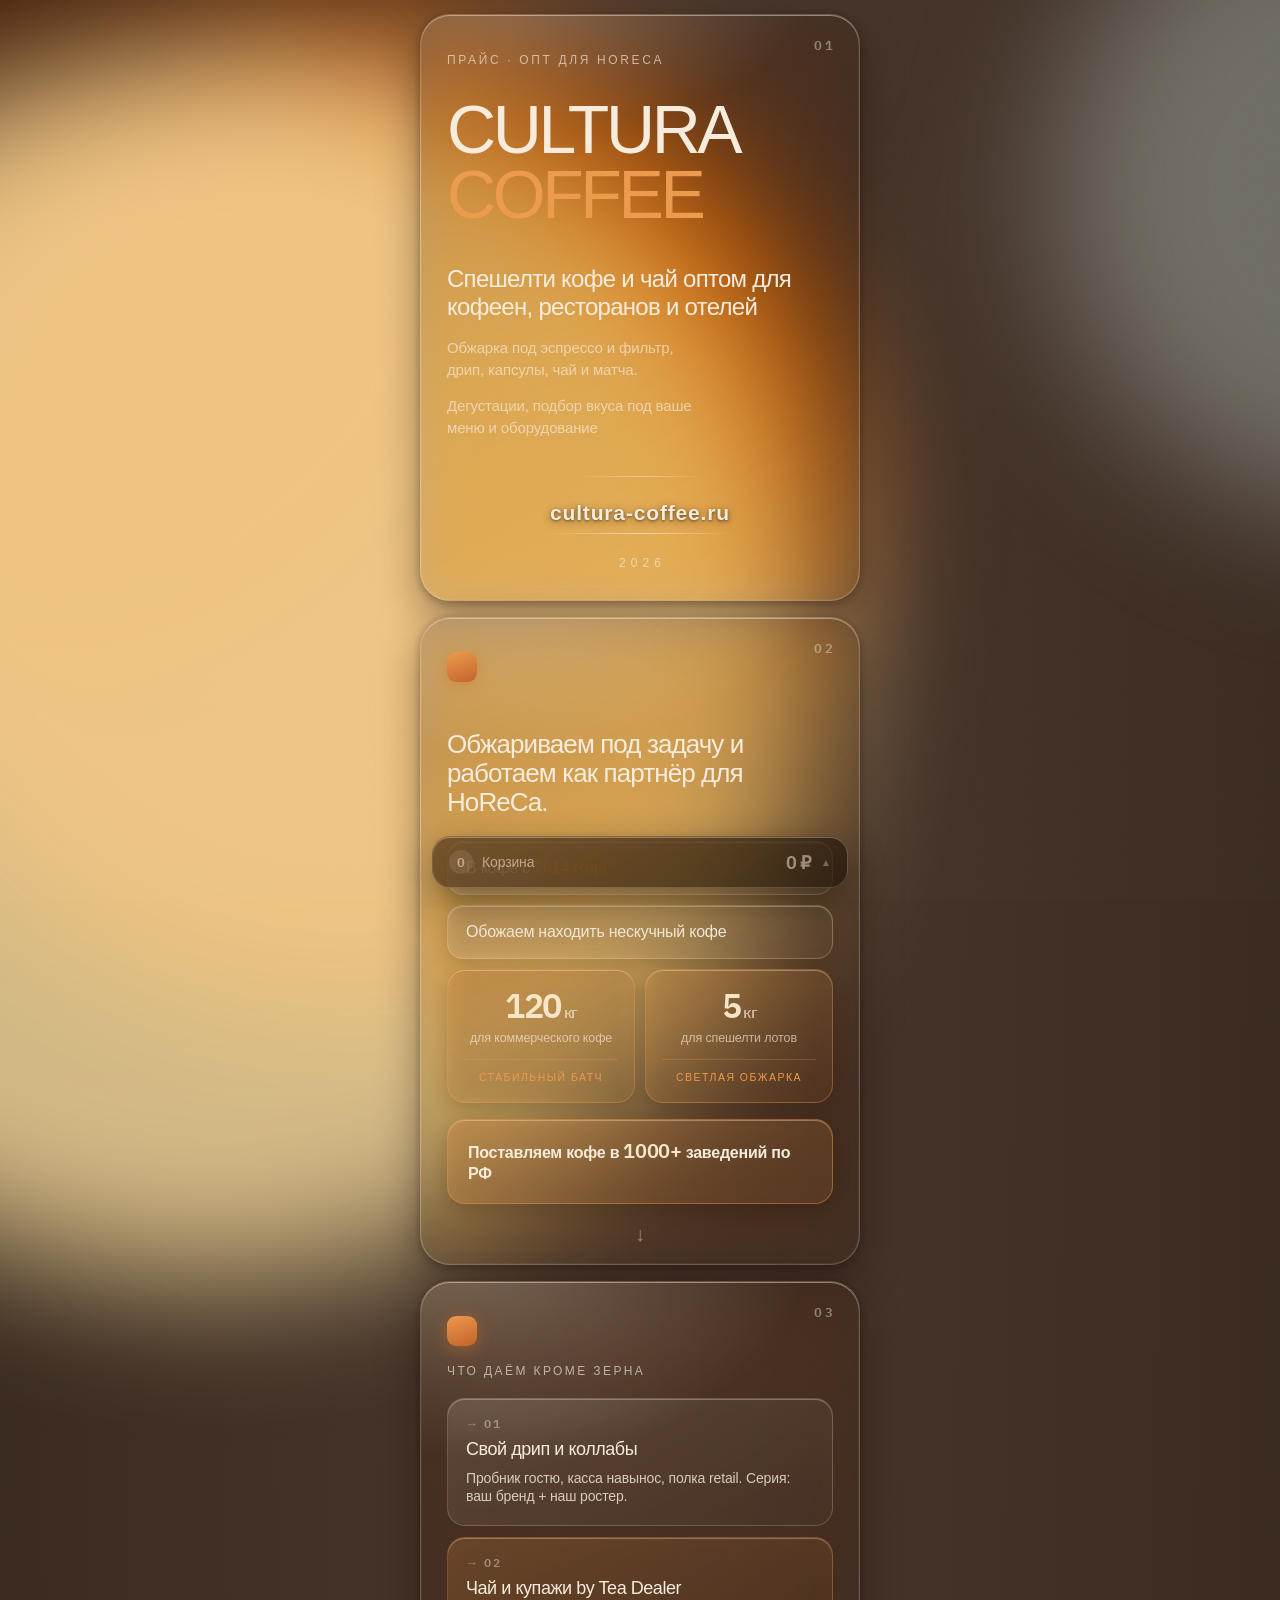
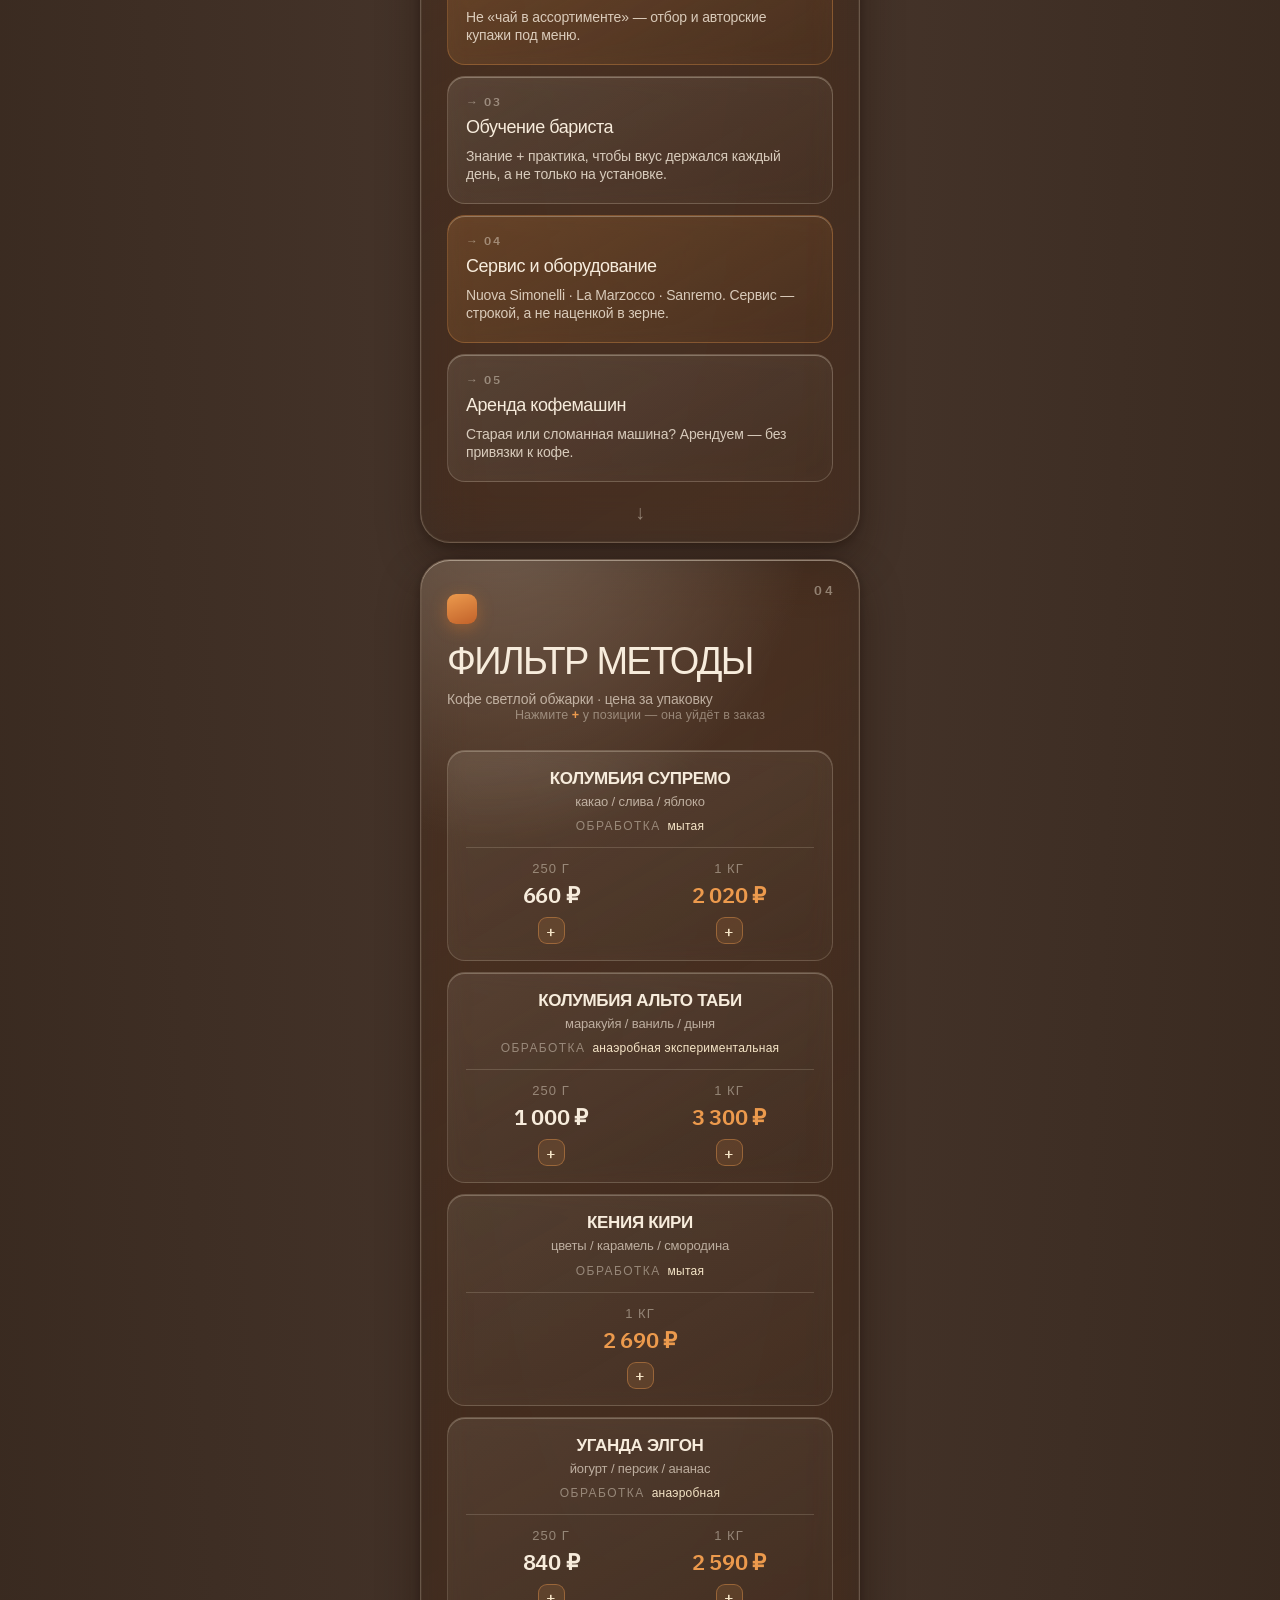
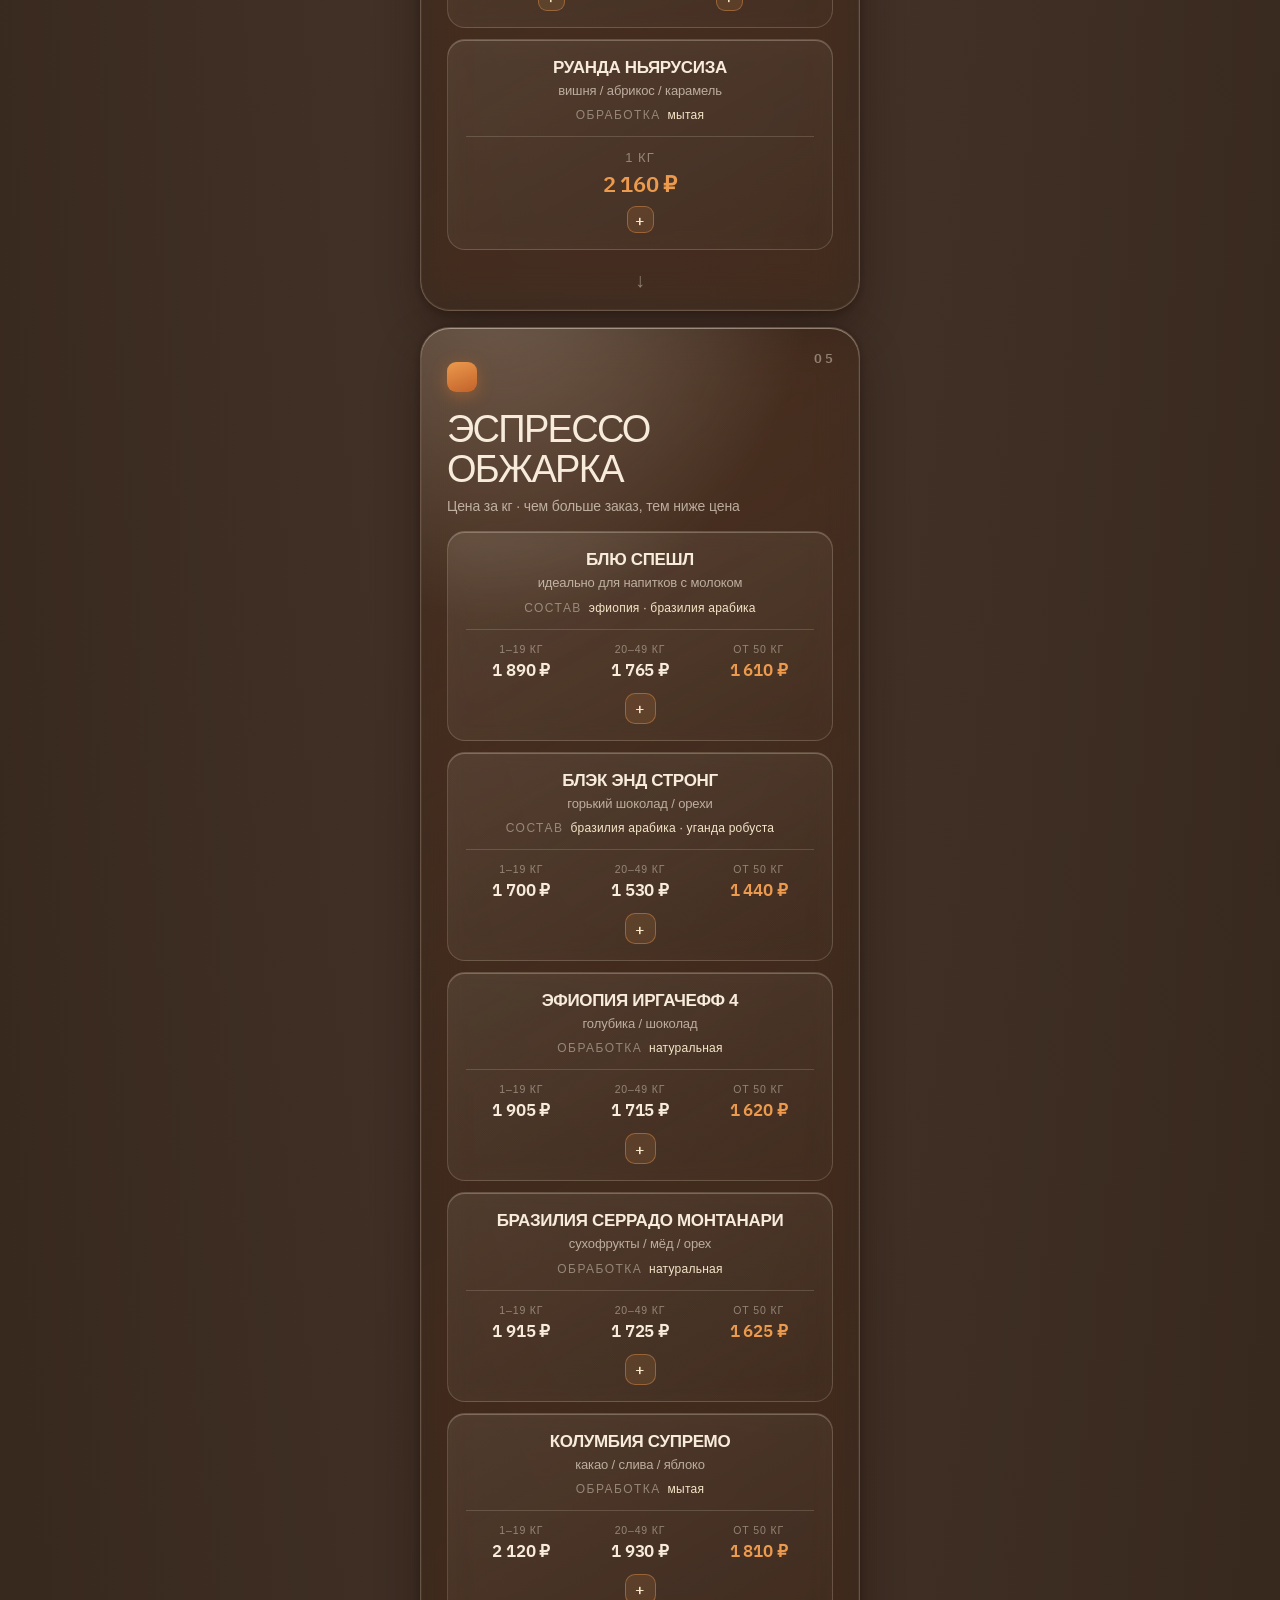
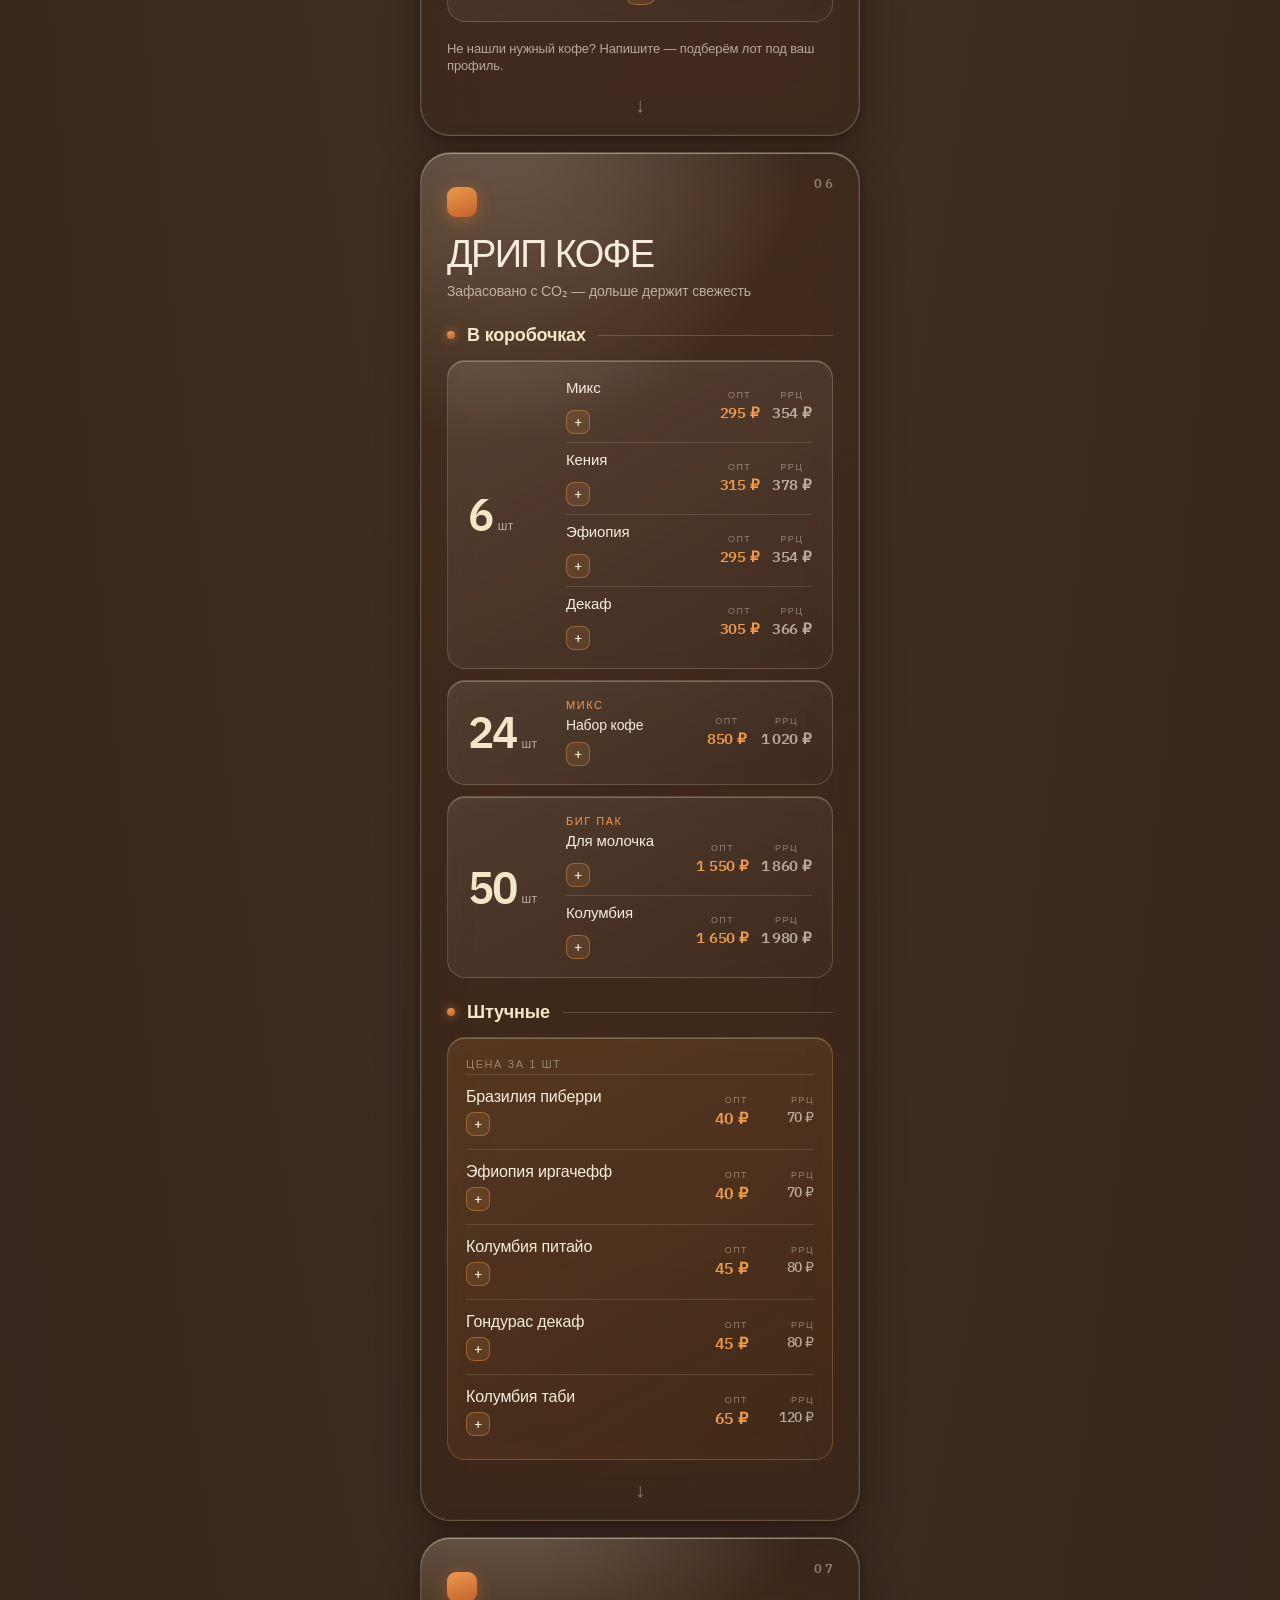
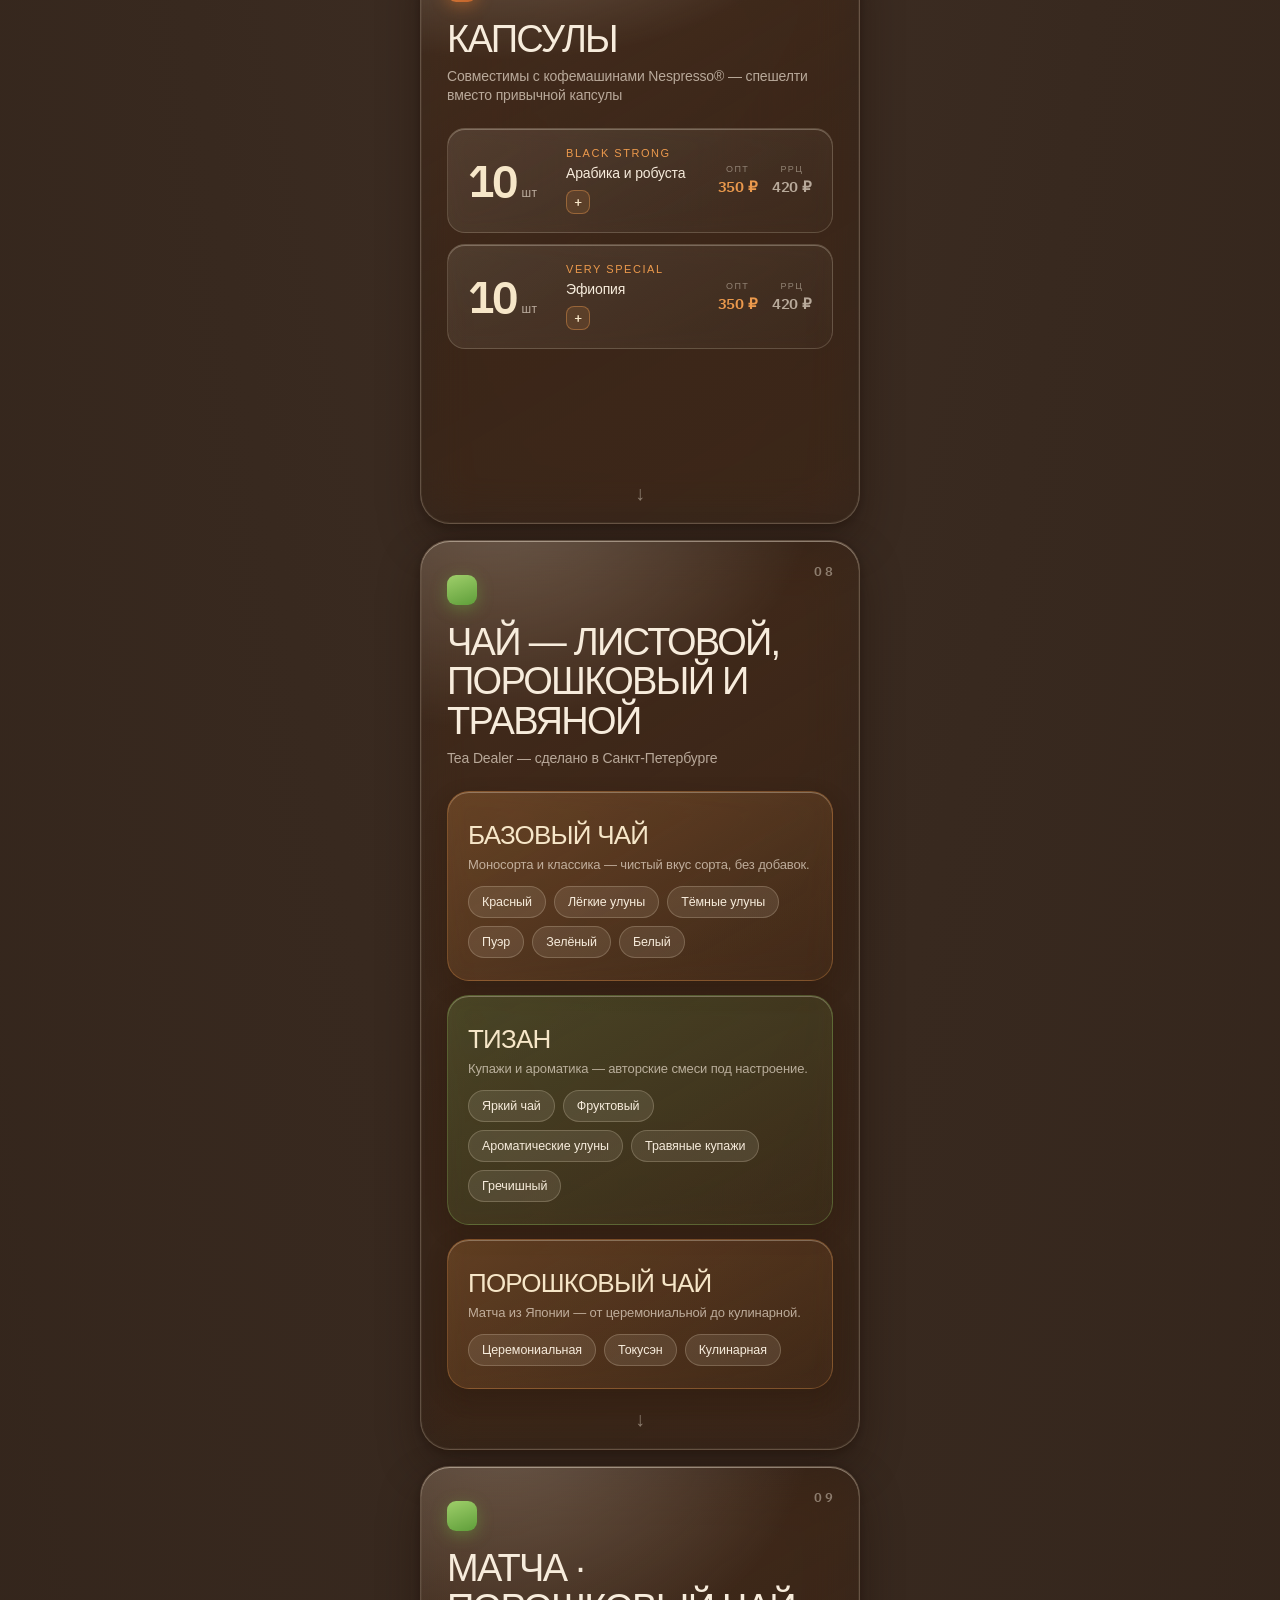
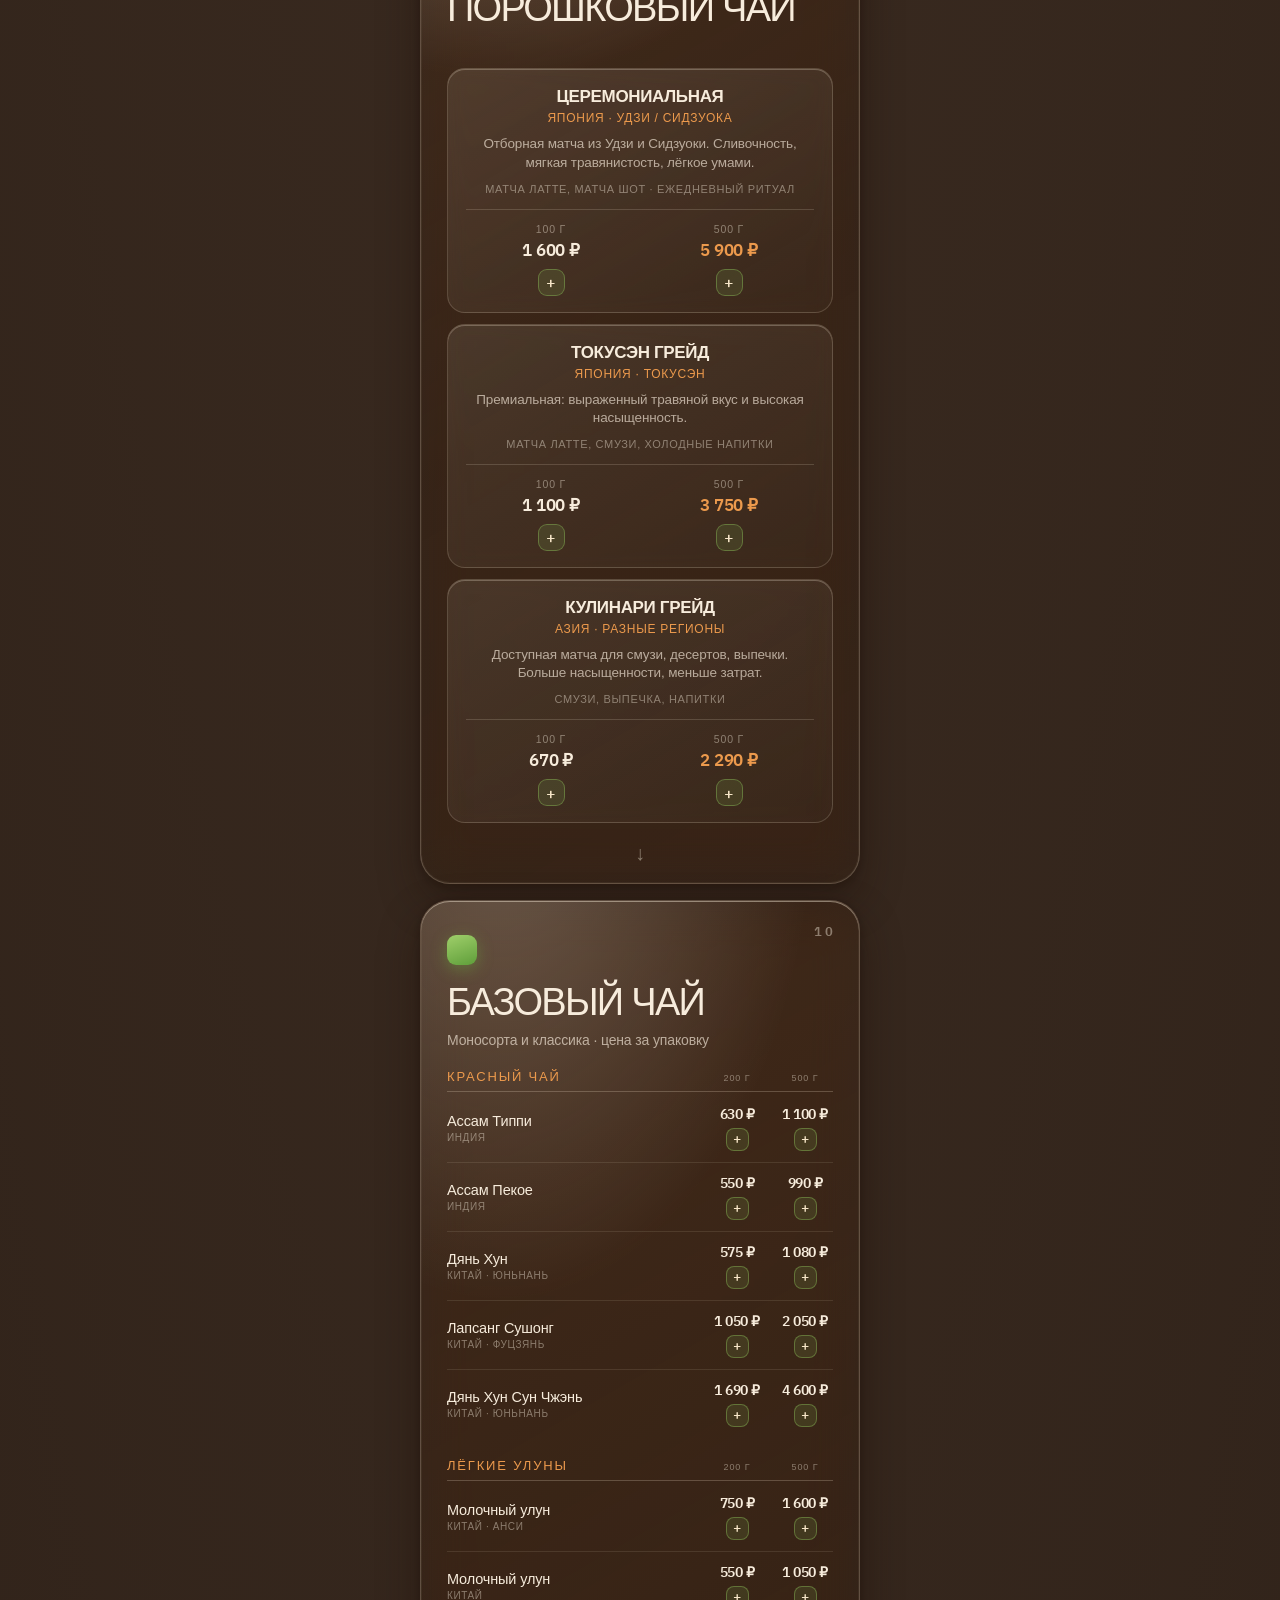
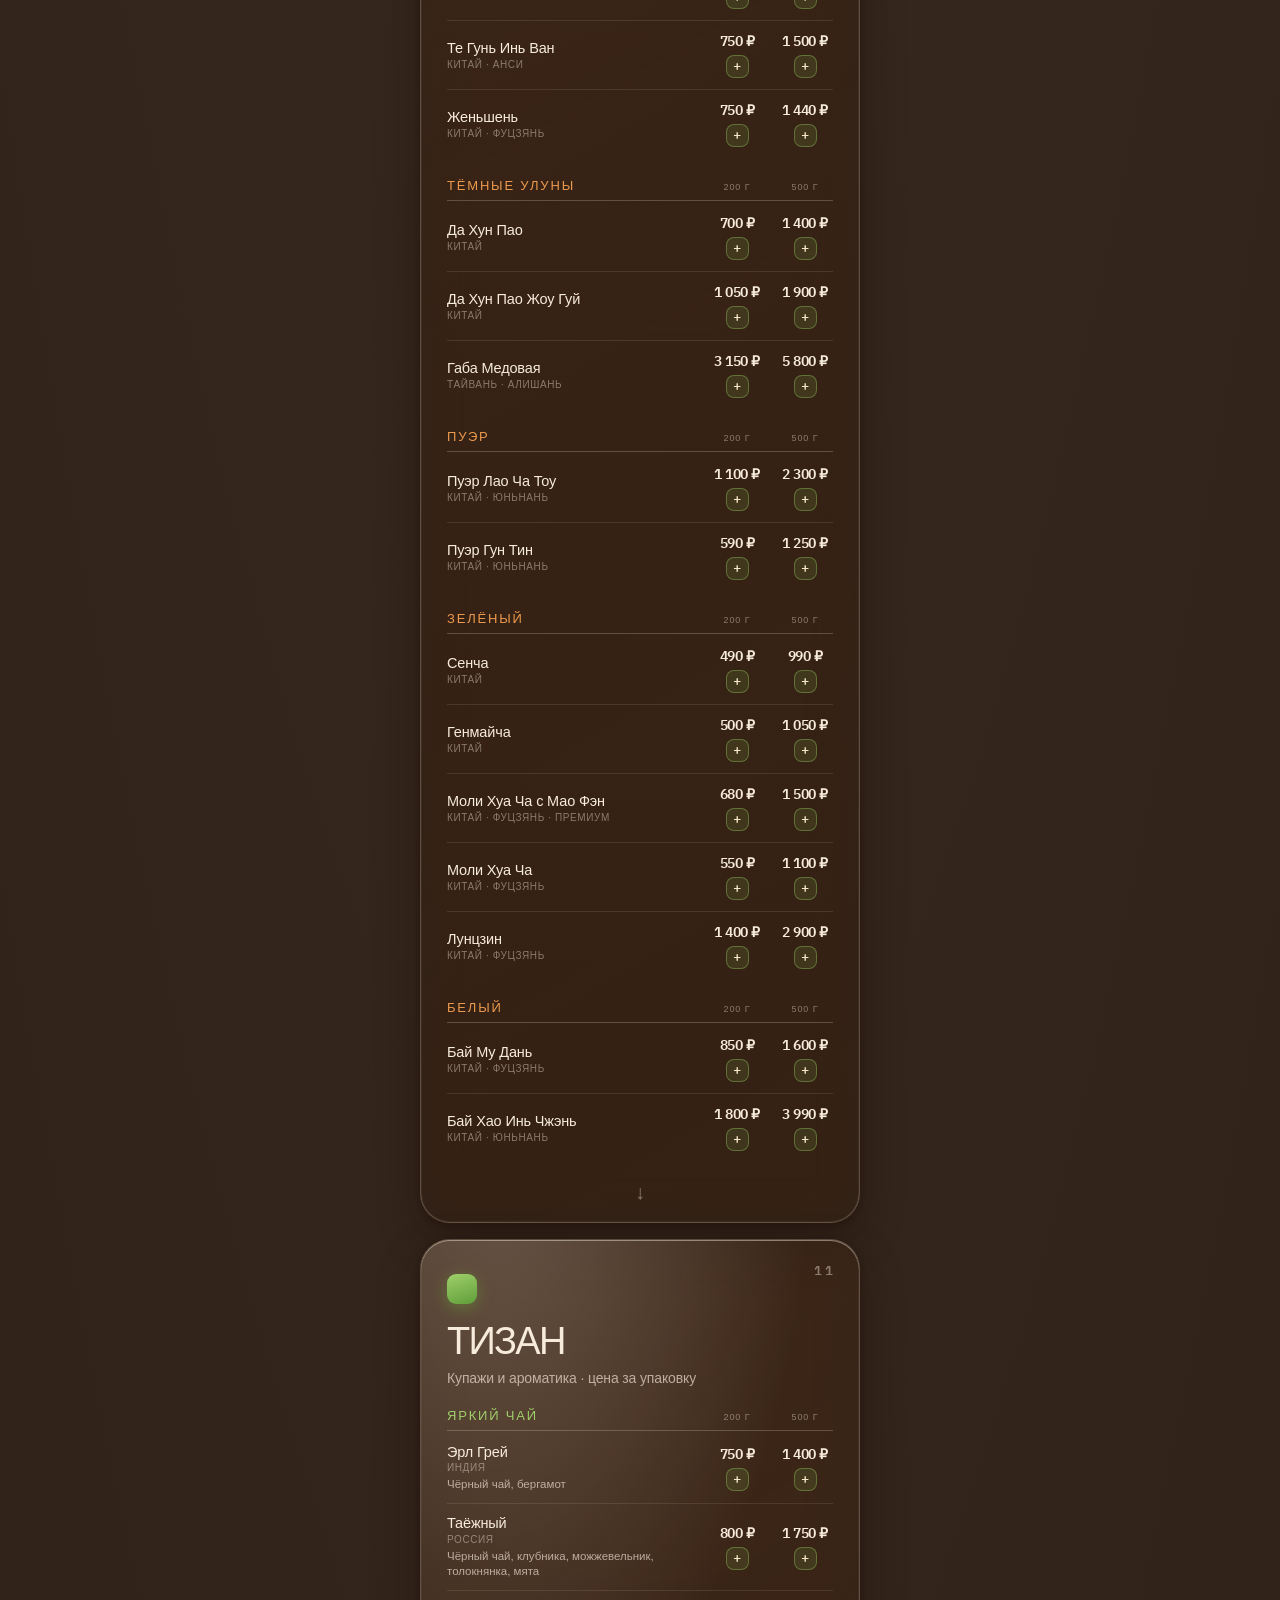
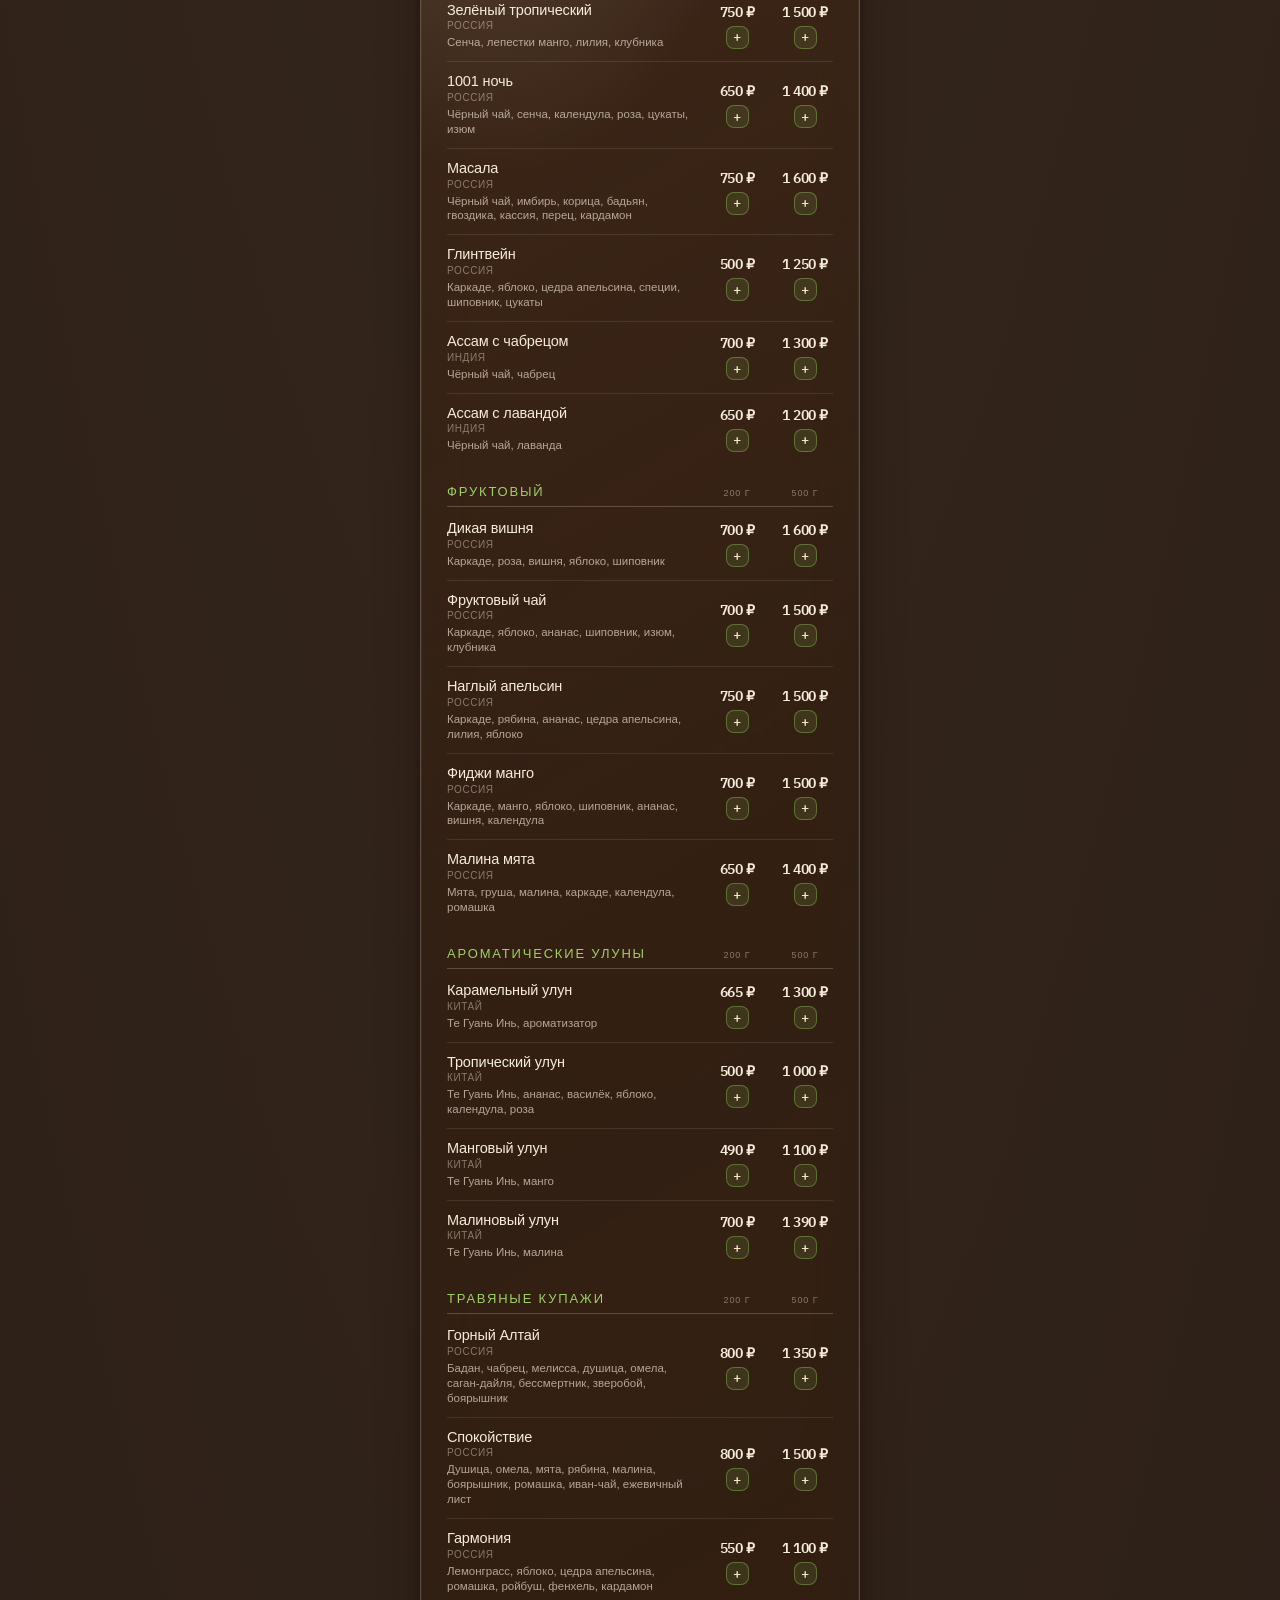
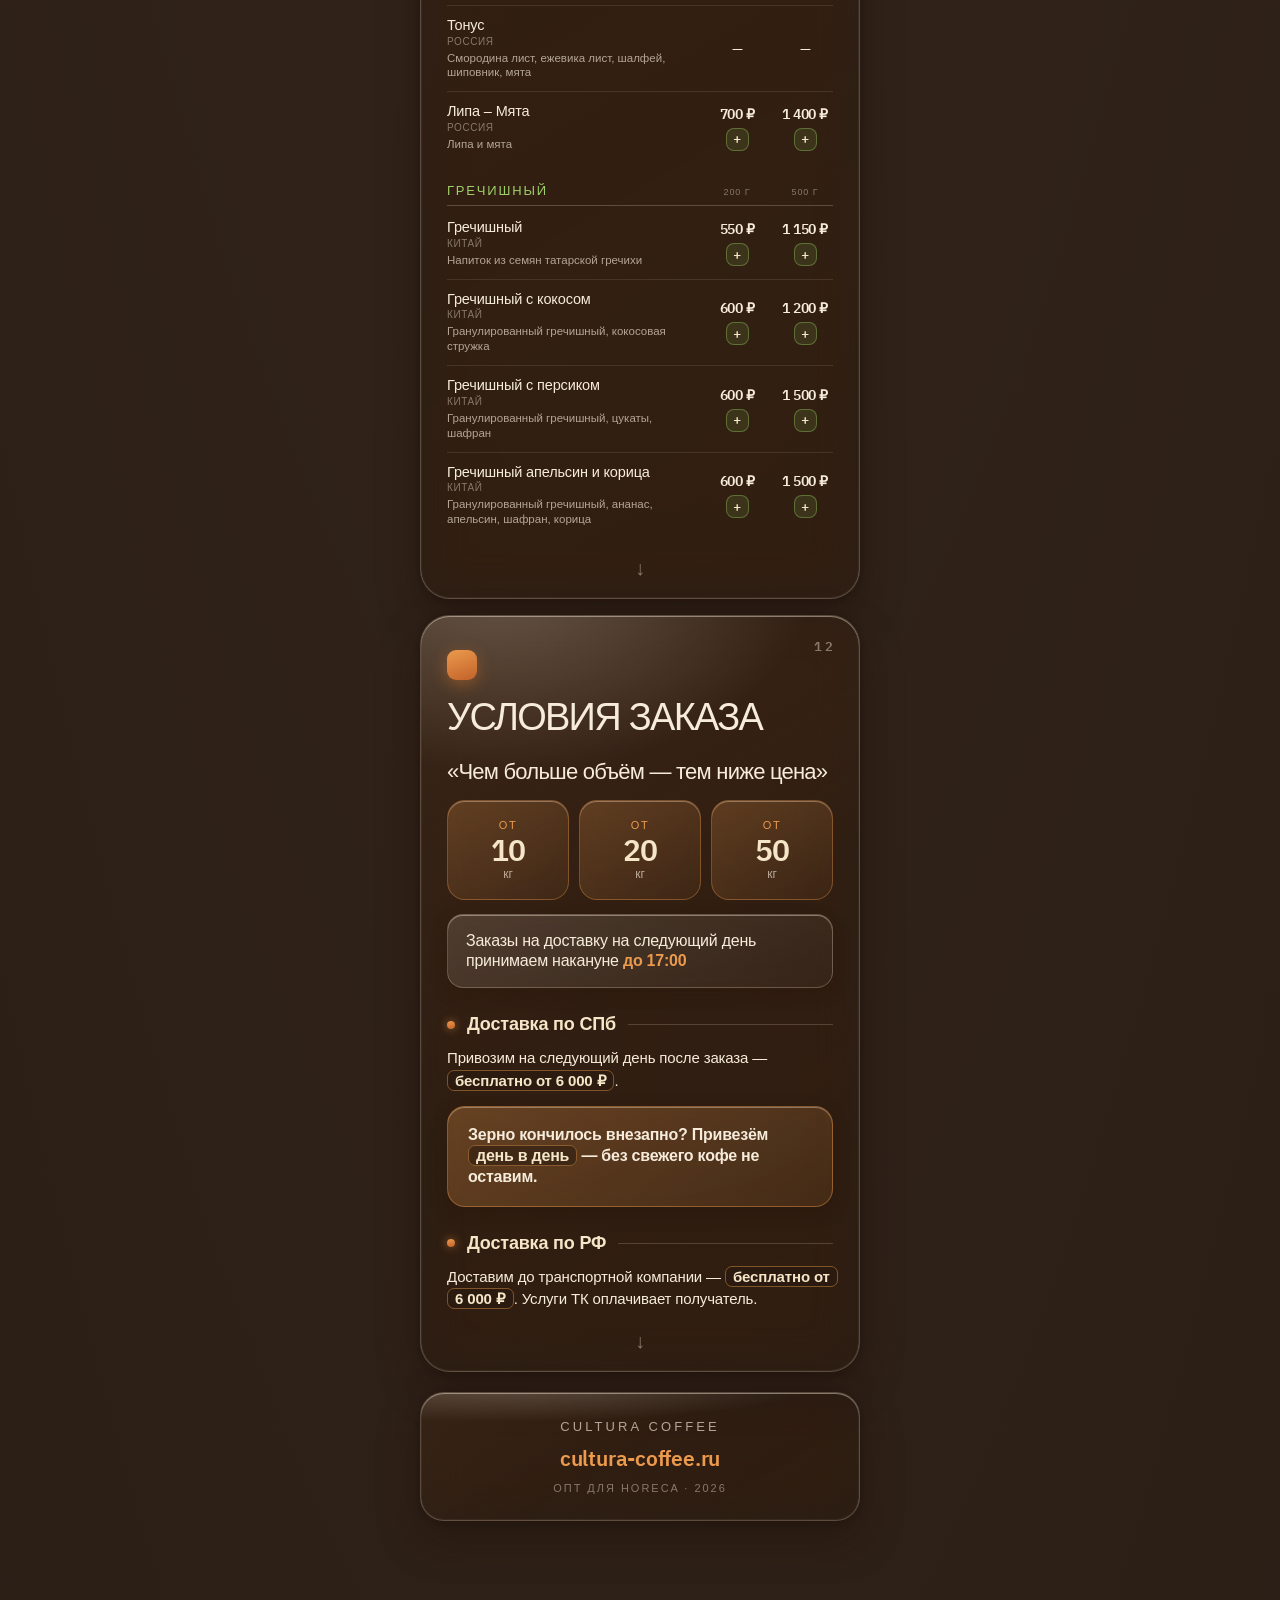
==== commit e08d9285: "Кения кири и Уганда элгон, +3% на три эспрессо-позиции Фильтр: - «Кения элгон» снята, её место занял" ====
--- a/index.html
+++ b/index.html
@@ -277,6 +277,9 @@
   .prices{ margin-top:14px; padding-top:13px; border-top:1px solid rgba(255,238,214,.16); display:grid; gap:8px; justify-items:center; }
   .prices.cols-2{ grid-template-columns:1fr 1fr; }
   .prices.cols-3{ grid-template-columns:1fr 1fr 1fr; }
+  /* одна фасовка: колонка одна, иначе цена падает влево — на гриде
+     justify-content ничего не центрирует, колонки уже заняли ширину */
+  .prices.cols-1{ grid-template-columns:1fr; }
   .pcell{ text-align:center; }
   .pcell__cap{ font-size:10.5px;letter-spacing:.08em;text-transform:uppercase;color:var(--faint);white-space:nowrap; }
   .pcell__opt{ margin-top:4px; font-family:var(--mono); font-weight:600; font-size:17px; letter-spacing:-.01em;
@@ -906,12 +909,21 @@
         </div>
 
         <div class="item">
-          <div data-buy-name="keniya-elgon-1-kg keniya-elgon-250-g" data-buy-accent="coffee" class="item__name">Кения элгон</div>
-          <div class="item__taste">мармелад / абрикос / чёрная смородина</div>
-          <div class="item__proc"><span class="lbl">Обработка</span><span class="val">натуральная</span></div>
+          <div data-buy-name="keniya-kiri-1-kg" data-buy-accent="coffee" class="item__name">Кения кири</div>
+          <div class="item__taste">цветы / карамель / смородина</div>
+          <div class="item__proc"><span class="lbl">Обработка</span><span class="val">мытая</span></div>
+          <div class="prices cols-1">
+            <div class="pcell pcell--best is-buy" role="button" tabindex="0" data-sku="keniya-kiri-1-kg" data-name="Кения кири" data-unit="1 кг" data-price="2690" data-kg="1" data-accent="coffee"><div class="pcell__cap">1 кг</div><div class="pcell__opt">2 690 ₽</div><div class="buyctl" data-ctl="keniya-kiri-1-kg"><button class="buyctl__b buyctl__minus" type="button" tabindex="-1" aria-label="Убрать одну единицу">−</button><span class="buyctl__n">0</span><button class="buyctl__b buyctl__plus" type="button" aria-label="Добавить в заказ">+</button></div></div>
+          </div>
+        </div>
+
+        <div class="item">
+          <div data-buy-name="uganda-elgon-1-kg uganda-elgon-250-g" data-buy-accent="coffee" class="item__name">Уганда элгон</div>
+          <div class="item__taste">йогурт / персик / ананас</div>
+          <div class="item__proc"><span class="lbl">Обработка</span><span class="val">анаэробная</span></div>
           <div class="prices cols-2">
-            <div class="pcell is-buy" role="button" tabindex="0" data-sku="keniya-elgon-250-g" data-name="Кения элгон" data-unit="250 г" data-price="860" data-kg="0.25" data-accent="coffee"><div class="pcell__cap">250 г</div><div class="pcell__opt">860 ₽</div><div class="buyctl" data-ctl="keniya-elgon-250-g"><button class="buyctl__b buyctl__minus" type="button" tabindex="-1" aria-label="Убрать одну единицу">−</button><span class="buyctl__n">0</span><button class="buyctl__b buyctl__plus" type="button" aria-label="Добавить в заказ">+</button></div></div>
-            <div class="pcell pcell--best is-buy" role="button" tabindex="0" data-sku="keniya-elgon-1-kg" data-name="Кения элгон" data-unit="1 кг" data-price="2590" data-kg="1" data-accent="coffee"><div class="pcell__cap">1 кг</div><div class="pcell__opt">2 590 ₽</div><div class="buyctl" data-ctl="keniya-elgon-1-kg"><button class="buyctl__b buyctl__minus" type="button" tabindex="-1" aria-label="Убрать одну единицу">−</button><span class="buyctl__n">0</span><button class="buyctl__b buyctl__plus" type="button" aria-label="Добавить в заказ">+</button></div></div>
+            <div class="pcell is-buy" role="button" tabindex="0" data-sku="uganda-elgon-250-g" data-name="Уганда элгон" data-unit="250 г" data-price="840" data-kg="0.25" data-accent="coffee"><div class="pcell__cap">250 г</div><div class="pcell__opt">840 ₽</div><div class="buyctl" data-ctl="uganda-elgon-250-g"><button class="buyctl__b buyctl__minus" type="button" tabindex="-1" aria-label="Убрать одну единицу">−</button><span class="buyctl__n">0</span><button class="buyctl__b buyctl__plus" type="button" aria-label="Добавить в заказ">+</button></div></div>
+            <div class="pcell pcell--best is-buy" role="button" tabindex="0" data-sku="uganda-elgon-1-kg" data-name="Уганда элгон" data-unit="1 кг" data-price="2590" data-kg="1" data-accent="coffee"><div class="pcell__cap">1 кг</div><div class="pcell__opt">2 590 ₽</div><div class="buyctl" data-ctl="uganda-elgon-1-kg"><button class="buyctl__b buyctl__minus" type="button" tabindex="-1" aria-label="Убрать одну единицу">−</button><span class="buyctl__n">0</span><button class="buyctl__b buyctl__plus" type="button" aria-label="Добавить в заказ">+</button></div></div>
           </div>
         </div>
 
@@ -919,7 +931,7 @@
           <div data-buy-name="ruanda-nyarusiza-1-kg" data-buy-accent="coffee" class="item__name">Руанда ньярусиза</div>
           <div class="item__taste">вишня / абрикос / карамель</div>
           <div class="item__proc"><span class="lbl">Обработка</span><span class="val">мытая</span></div>
-          <div class="prices cols-2" style="justify-content:center;">
+          <div class="prices cols-1">
             <div class="pcell pcell--best is-buy" role="button" tabindex="0" data-sku="ruanda-nyarusiza-1-kg" data-name="Руанда ньярусиза" data-unit="1 кг" data-price="2160" data-kg="1" data-accent="coffee"><div class="pcell__cap">1 кг</div><div class="pcell__opt">2 160 ₽</div><div class="buyctl" data-ctl="ruanda-nyarusiza-1-kg"><button class="buyctl__b buyctl__minus" type="button" tabindex="-1" aria-label="Убрать одну единицу">−</button><span class="buyctl__n">0</span><button class="buyctl__b buyctl__plus" type="button" aria-label="Добавить в заказ">+</button></div></div>
           </div>
         </div>
@@ -954,9 +966,9 @@
           <div class="item__taste">горький шоколад / орехи</div>
           <div class="item__proc"><span class="lbl">Состав</span><span class="val">бразилия арабика · уганда робуста</span></div>
           <div class="prices cols-3">
-            <div class="pcell is-buy" role="button" tabindex="0" data-sku="blek-end-strong" data-name="Блэк энд стронг" data-unit="кг" data-price="1650" data-kg="1" data-accent="coffee" data-tiers="1650,1485,1400" data-tier="0"><div class="pcell__cap">1–19 кг</div><div class="pcell__opt">1 650 ₽</div></div>
-            <div class="pcell is-buy" role="button" tabindex="0" data-sku="blek-end-strong" data-name="Блэк энд стронг" data-unit="кг" data-price="1650" data-kg="1" data-accent="coffee" data-tiers="1650,1485,1400" data-tier="1"><div class="pcell__cap">20–49 кг</div><div class="pcell__opt">1 485 ₽</div></div>
-            <div class="pcell pcell--best is-buy" role="button" tabindex="0" data-sku="blek-end-strong" data-name="Блэк энд стронг" data-unit="кг" data-price="1650" data-kg="1" data-accent="coffee" data-tiers="1650,1485,1400" data-tier="2"><div class="pcell__cap">от 50 кг</div><div class="pcell__opt">1 400 ₽</div></div>
+            <div class="pcell is-buy" role="button" tabindex="0" data-sku="blek-end-strong" data-name="Блэк энд стронг" data-unit="кг" data-price="1700" data-kg="1" data-accent="coffee" data-tiers="1700,1530,1440" data-tier="0"><div class="pcell__cap">1–19 кг</div><div class="pcell__opt">1 700 ₽</div></div>
+            <div class="pcell is-buy" role="button" tabindex="0" data-sku="blek-end-strong" data-name="Блэк энд стронг" data-unit="кг" data-price="1700" data-kg="1" data-accent="coffee" data-tiers="1700,1530,1440" data-tier="1"><div class="pcell__cap">20–49 кг</div><div class="pcell__opt">1 530 ₽</div></div>
+            <div class="pcell pcell--best is-buy" role="button" tabindex="0" data-sku="blek-end-strong" data-name="Блэк энд стронг" data-unit="кг" data-price="1700" data-kg="1" data-accent="coffee" data-tiers="1700,1530,1440" data-tier="2"><div class="pcell__cap">от 50 кг</div><div class="pcell__opt">1 440 ₽</div></div>
           </div><div class="buyctl buyctl--wide" data-ctl="blek-end-strong"><button class="buyctl__b buyctl__minus" type="button" tabindex="-1" aria-label="Убрать одну единицу">−</button><span class="buyctl__n">0</span><button class="buyctl__b buyctl__plus" type="button" aria-label="Добавить в заказ">+</button></div>
         </div>
 
@@ -965,9 +977,9 @@
           <div class="item__taste">голубика / шоколад</div>
           <div class="item__proc"><span class="lbl">Обработка</span><span class="val">натуральная</span></div>
           <div class="prices cols-3">
-            <div class="pcell is-buy" role="button" tabindex="0" data-sku="efiopiya-irgacheff-4" data-name="Эфиопия иргачефф 4" data-unit="кг" data-price="1850" data-kg="1" data-accent="coffee" data-tiers="1850,1665,1575" data-tier="0"><div class="pcell__cap">1–19 кг</div><div class="pcell__opt">1 850 ₽</div></div>
-            <div class="pcell is-buy" role="button" tabindex="0" data-sku="efiopiya-irgacheff-4" data-name="Эфиопия иргачефф 4" data-unit="кг" data-price="1850" data-kg="1" data-accent="coffee" data-tiers="1850,1665,1575" data-tier="1"><div class="pcell__cap">20–49 кг</div><div class="pcell__opt">1 665 ₽</div></div>
-            <div class="pcell pcell--best is-buy" role="button" tabindex="0" data-sku="efiopiya-irgacheff-4" data-name="Эфиопия иргачефф 4" data-unit="кг" data-price="1850" data-kg="1" data-accent="coffee" data-tiers="1850,1665,1575" data-tier="2"><div class="pcell__cap">от 50 кг</div><div class="pcell__opt">1 575 ₽</div></div>
+            <div class="pcell is-buy" role="button" tabindex="0" data-sku="efiopiya-irgacheff-4" data-name="Эфиопия иргачефф 4" data-unit="кг" data-price="1905" data-kg="1" data-accent="coffee" data-tiers="1905,1715,1620" data-tier="0"><div class="pcell__cap">1–19 кг</div><div class="pcell__opt">1 905 ₽</div></div>
+            <div class="pcell is-buy" role="button" tabindex="0" data-sku="efiopiya-irgacheff-4" data-name="Эфиопия иргачефф 4" data-unit="кг" data-price="1905" data-kg="1" data-accent="coffee" data-tiers="1905,1715,1620" data-tier="1"><div class="pcell__cap">20–49 кг</div><div class="pcell__opt">1 715 ₽</div></div>
+            <div class="pcell pcell--best is-buy" role="button" tabindex="0" data-sku="efiopiya-irgacheff-4" data-name="Эфиопия иргачефф 4" data-unit="кг" data-price="1905" data-kg="1" data-accent="coffee" data-tiers="1905,1715,1620" data-tier="2"><div class="pcell__cap">от 50 кг</div><div class="pcell__opt">1 620 ₽</div></div>
           </div><div class="buyctl buyctl--wide" data-ctl="efiopiya-irgacheff-4"><button class="buyctl__b buyctl__minus" type="button" tabindex="-1" aria-label="Убрать одну единицу">−</button><span class="buyctl__n">0</span><button class="buyctl__b buyctl__plus" type="button" aria-label="Добавить в заказ">+</button></div>
         </div>
 
@@ -976,9 +988,9 @@
           <div class="item__taste">сухофрукты / мёд / орех</div>
           <div class="item__proc"><span class="lbl">Обработка</span><span class="val">натуральная</span></div>
           <div class="prices cols-3">
-            <div class="pcell is-buy" role="button" tabindex="0" data-sku="braziliya-serrado-montanari" data-name="Бразилия серрадо монтанари" data-unit="кг" data-price="1860" data-kg="1" data-accent="coffee" data-tiers="1860,1675,1580" data-tier="0"><div class="pcell__cap">1–19 кг</div><div class="pcell__opt">1 860 ₽</div></div>
-            <div class="pcell is-buy" role="button" tabindex="0" data-sku="braziliya-serrado-montanari" data-name="Бразилия серрадо монтанари" data-unit="кг" data-price="1860" data-kg="1" data-accent="coffee" data-tiers="1860,1675,1580" data-tier="1"><div class="pcell__cap">20–49 кг</div><div class="pcell__opt">1 675 ₽</div></div>
-            <div class="pcell pcell--best is-buy" role="button" tabindex="0" data-sku="braziliya-serrado-montanari" data-name="Бразилия серрадо монтанари" data-unit="кг" data-price="1860" data-kg="1" data-accent="coffee" data-tiers="1860,1675,1580" data-tier="2"><div class="pcell__cap">от 50 кг</div><div class="pcell__opt">1 580 ₽</div></div>
+            <div class="pcell is-buy" role="button" tabindex="0" data-sku="braziliya-serrado-montanari" data-name="Бразилия серрадо монтанари" data-unit="кг" data-price="1915" data-kg="1" data-accent="coffee" data-tiers="1915,1725,1625" data-tier="0"><div class="pcell__cap">1–19 кг</div><div class="pcell__opt">1 915 ₽</div></div>
+            <div class="pcell is-buy" role="button" tabindex="0" data-sku="braziliya-serrado-montanari" data-name="Бразилия серрадо монтанари" data-unit="кг" data-price="1915" data-kg="1" data-accent="coffee" data-tiers="1915,1725,1625" data-tier="1"><div class="pcell__cap">20–49 кг</div><div class="pcell__opt">1 725 ₽</div></div>
+            <div class="pcell pcell--best is-buy" role="button" tabindex="0" data-sku="braziliya-serrado-montanari" data-name="Бразилия серрадо монтанари" data-unit="кг" data-price="1915" data-kg="1" data-accent="coffee" data-tiers="1915,1725,1625" data-tier="2"><div class="pcell__cap">от 50 кг</div><div class="pcell__opt">1 625 ₽</div></div>
           </div><div class="buyctl buyctl--wide" data-ctl="braziliya-serrado-montanari"><button class="buyctl__b buyctl__minus" type="button" tabindex="-1" aria-label="Убрать одну единицу">−</button><span class="buyctl__n">0</span><button class="buyctl__b buyctl__plus" type="button" aria-label="Добавить в заказ">+</button></div>
         </div>
 
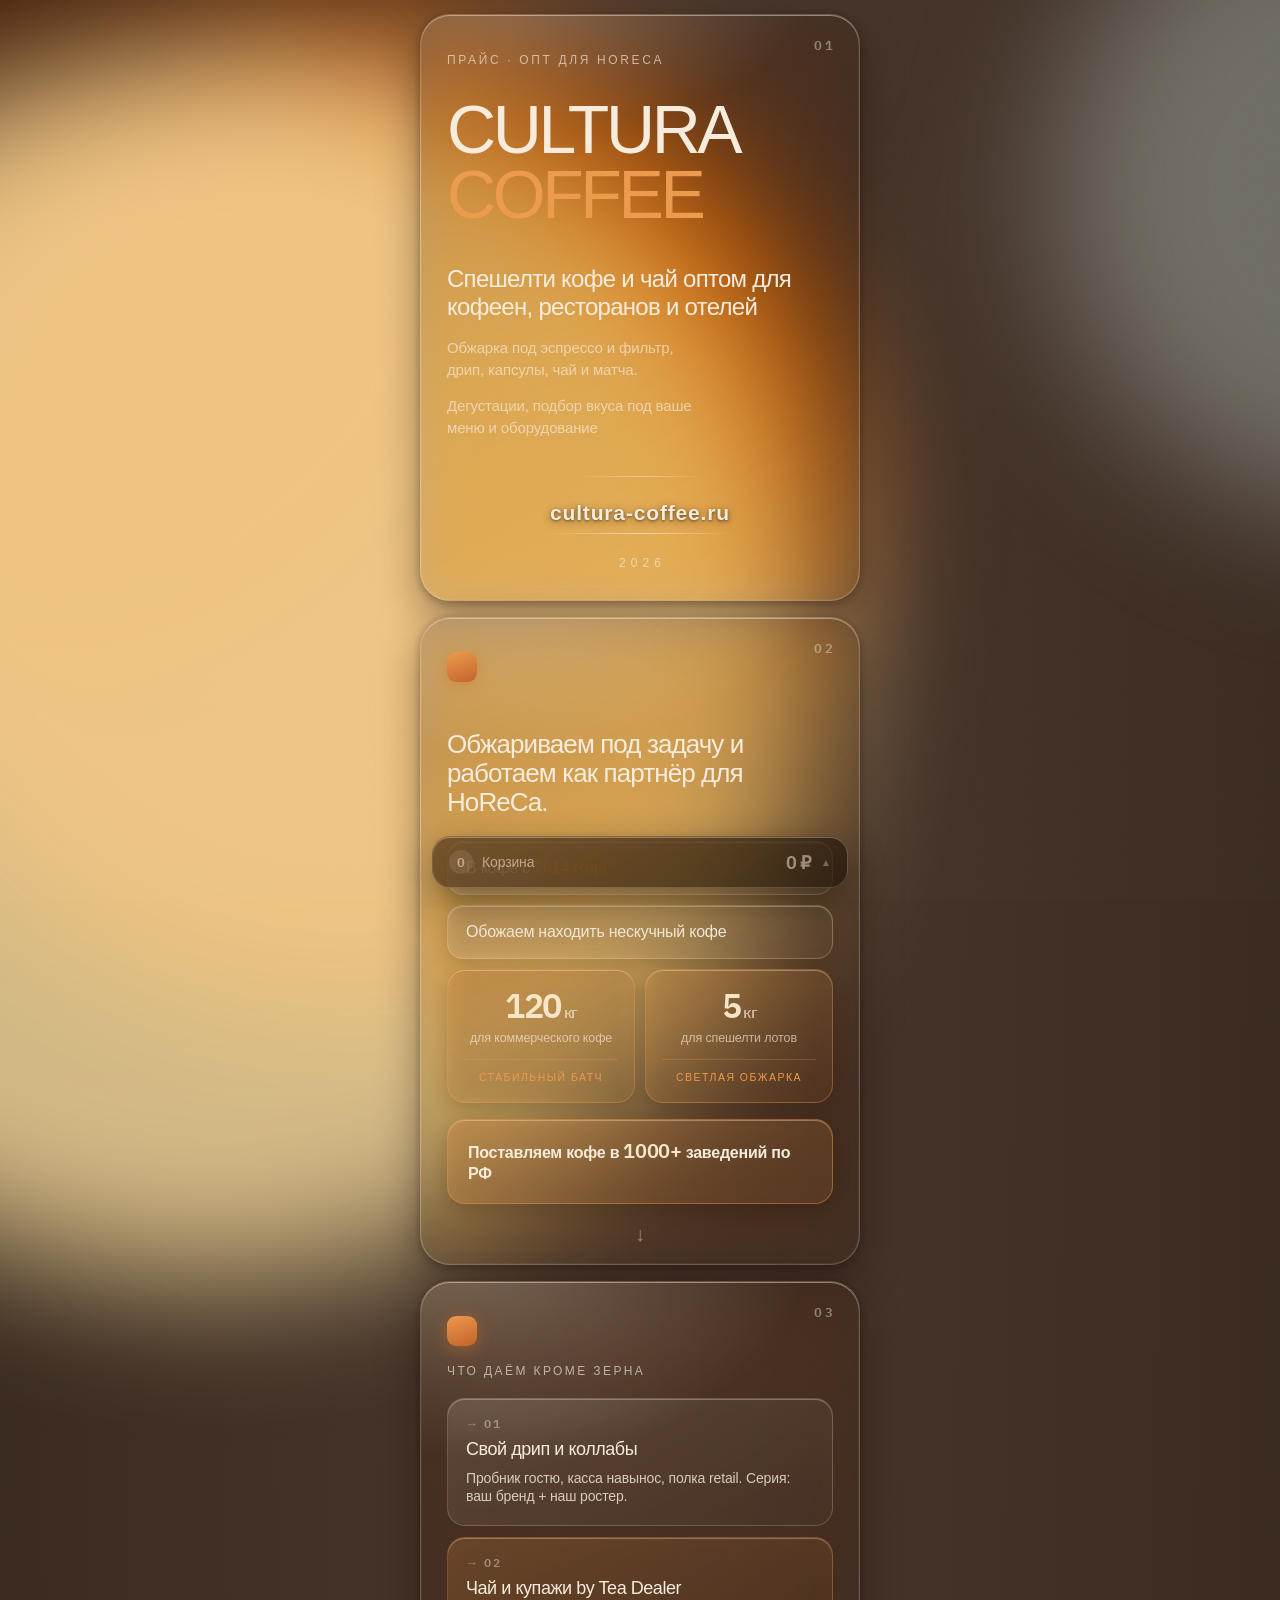
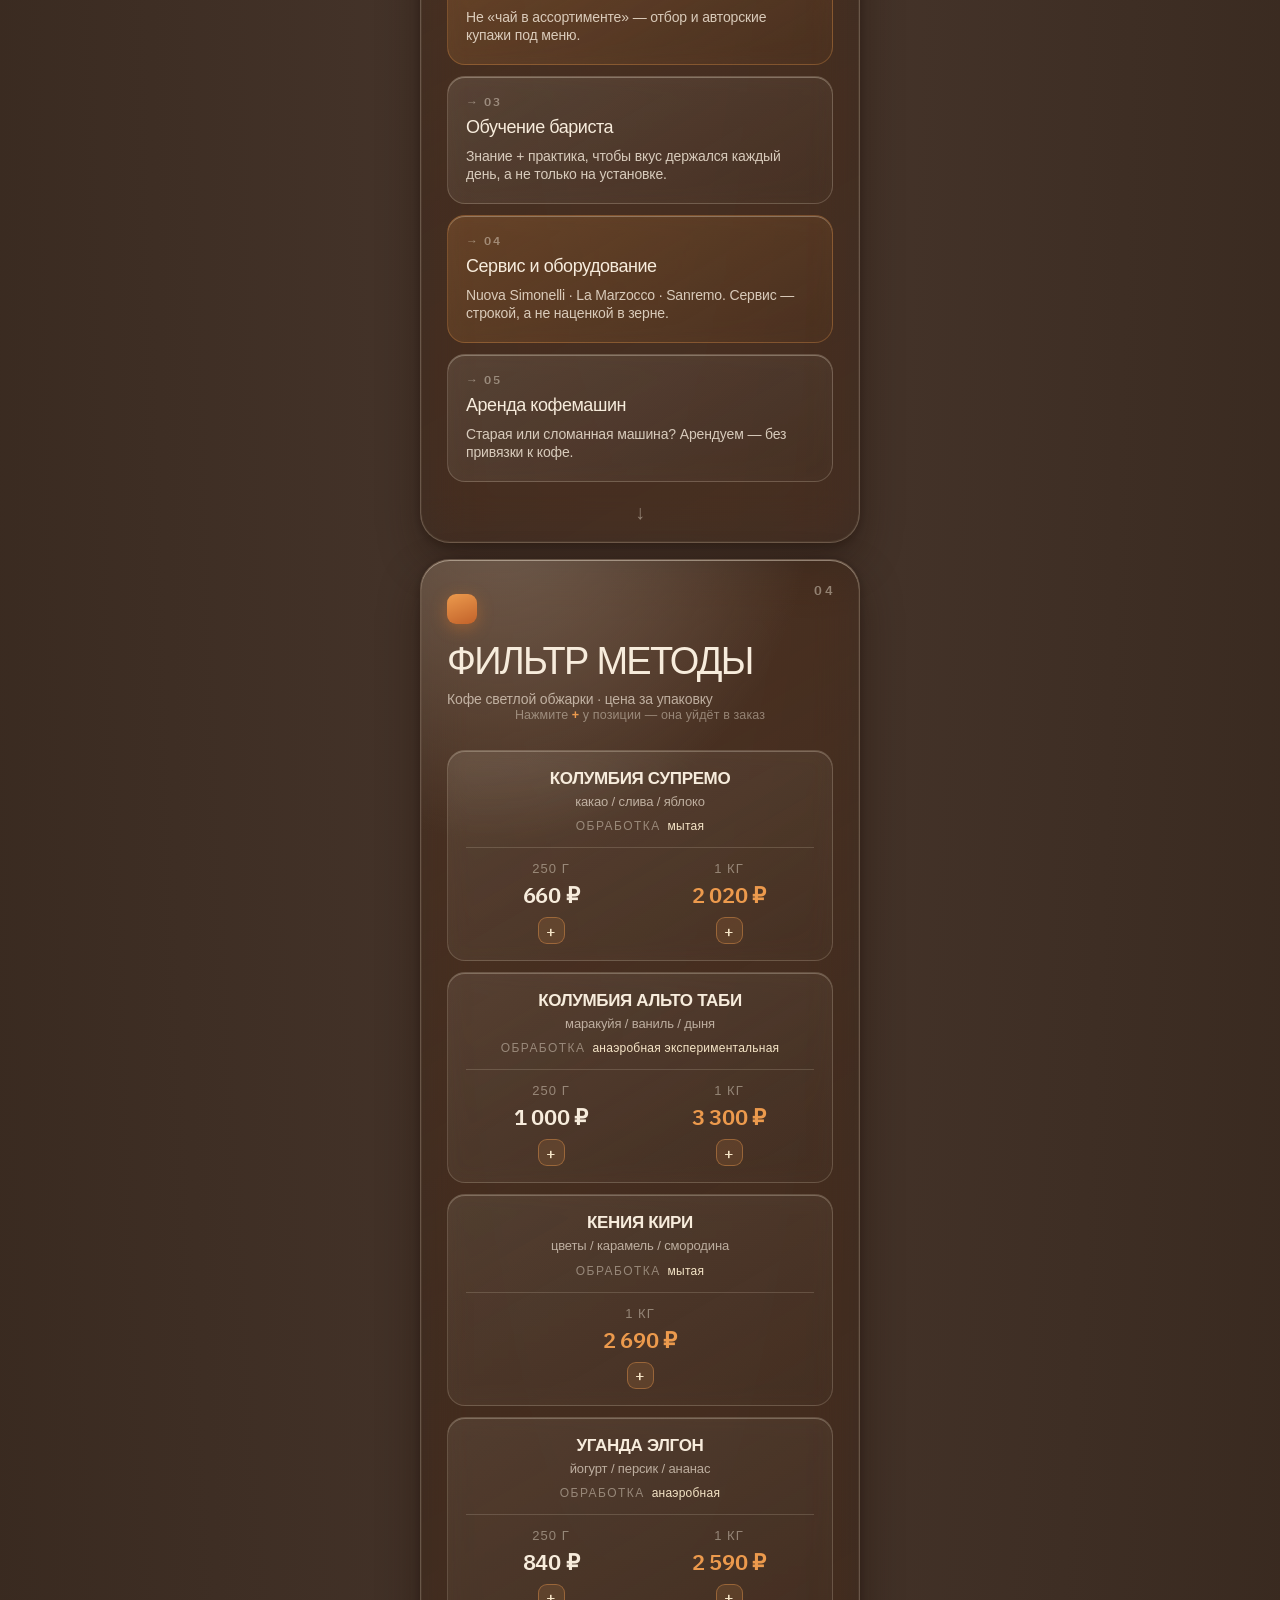
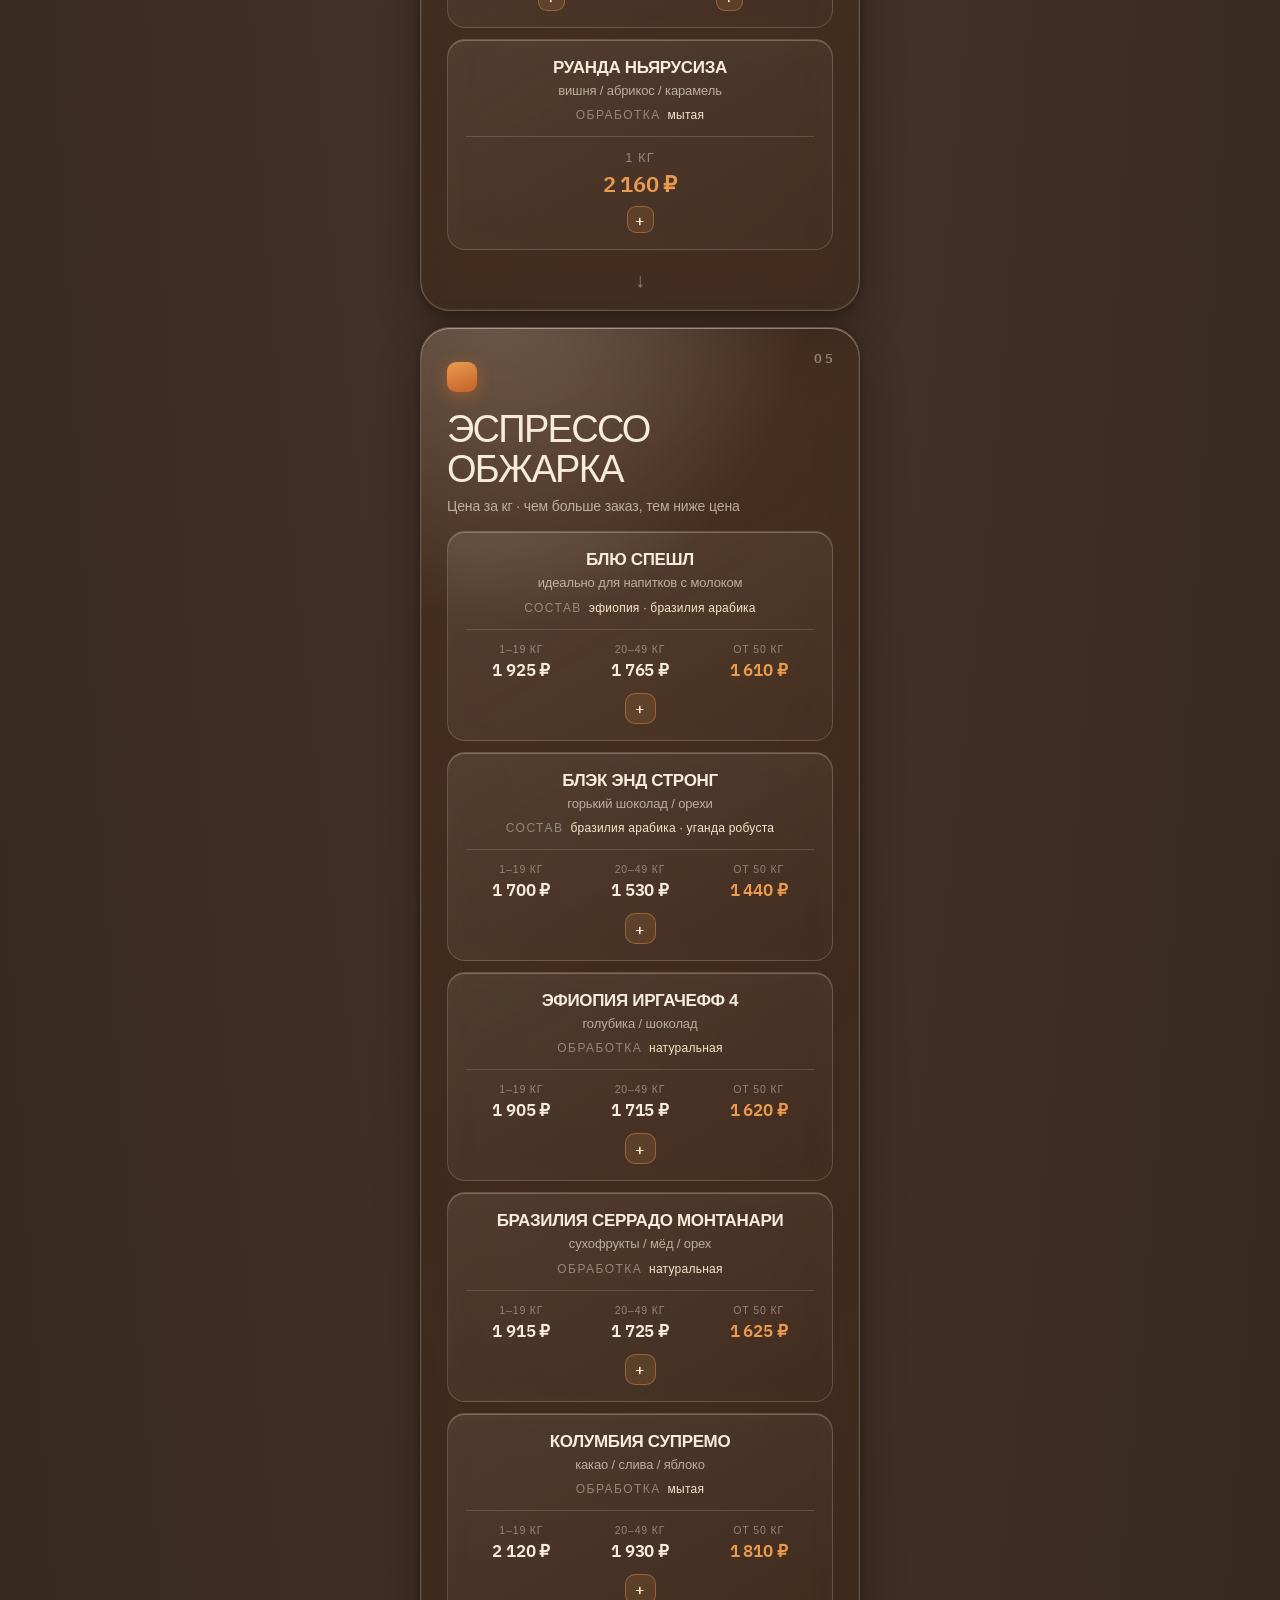
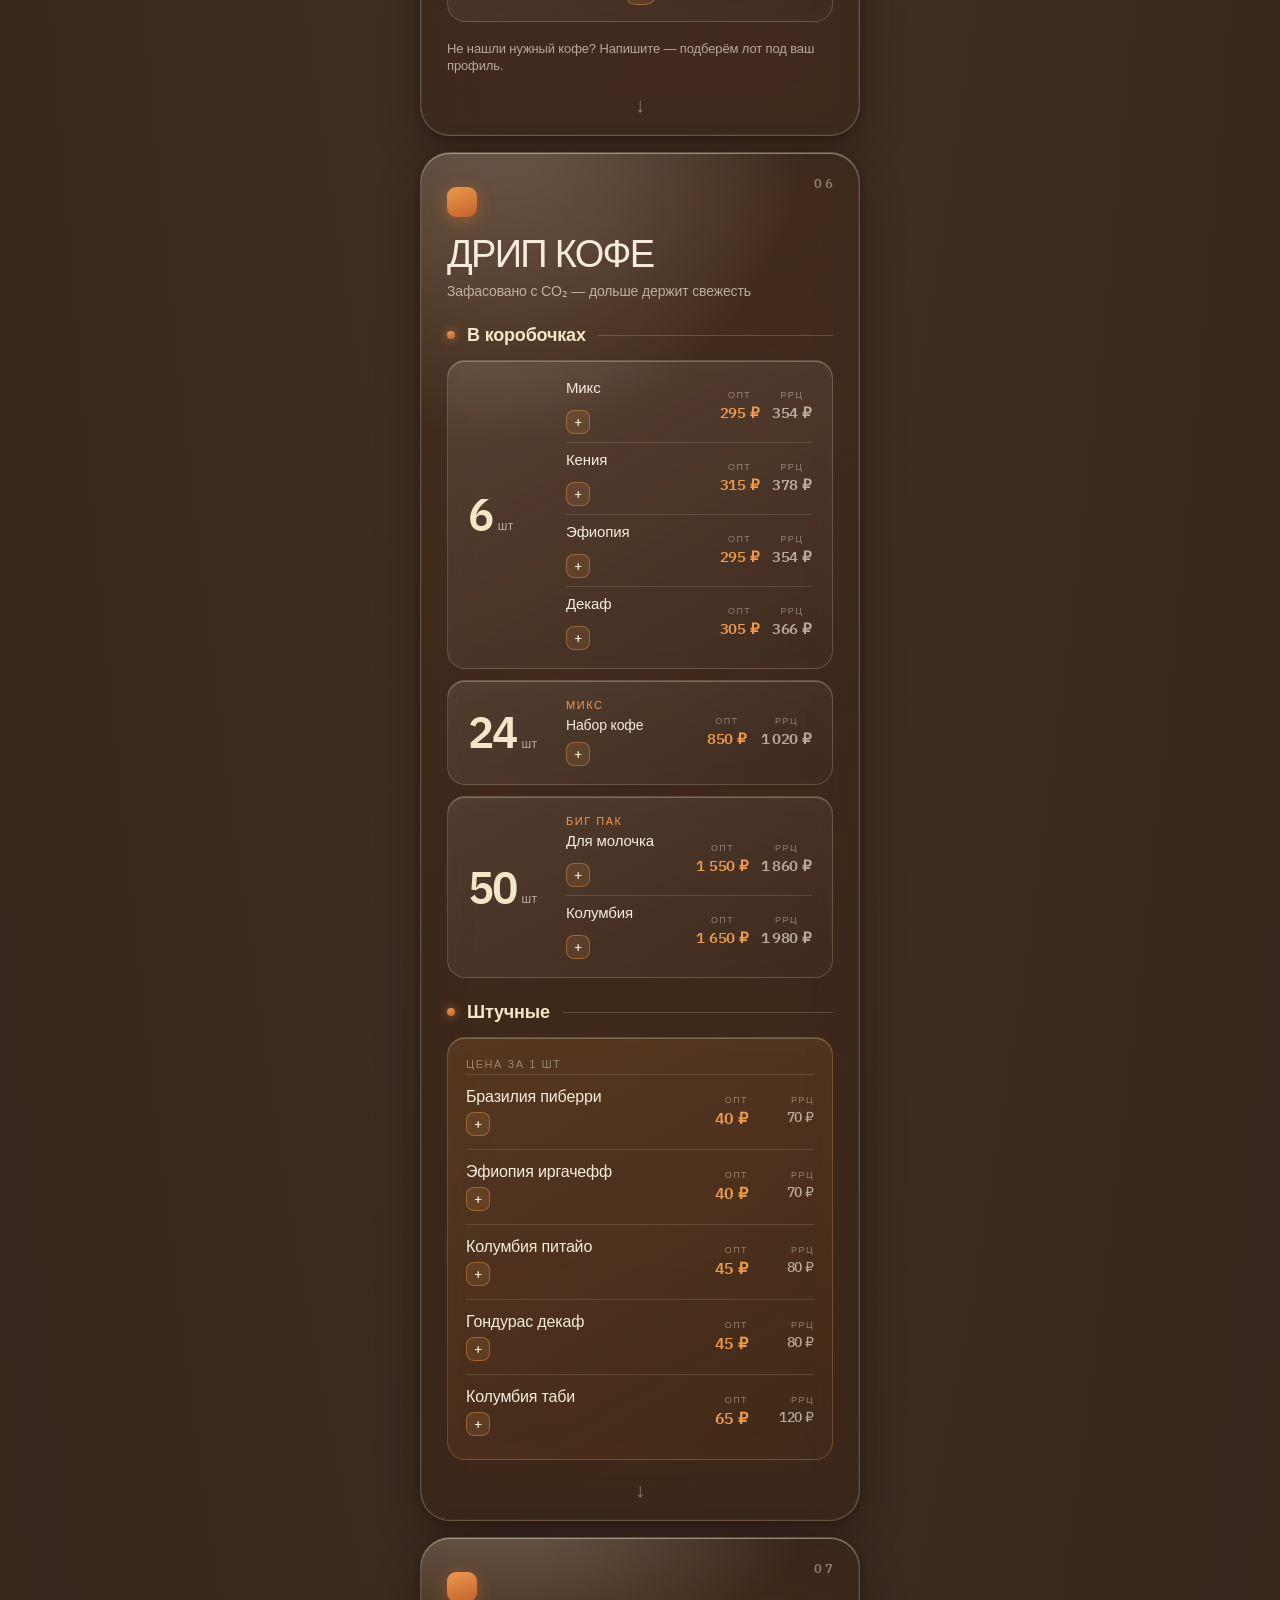
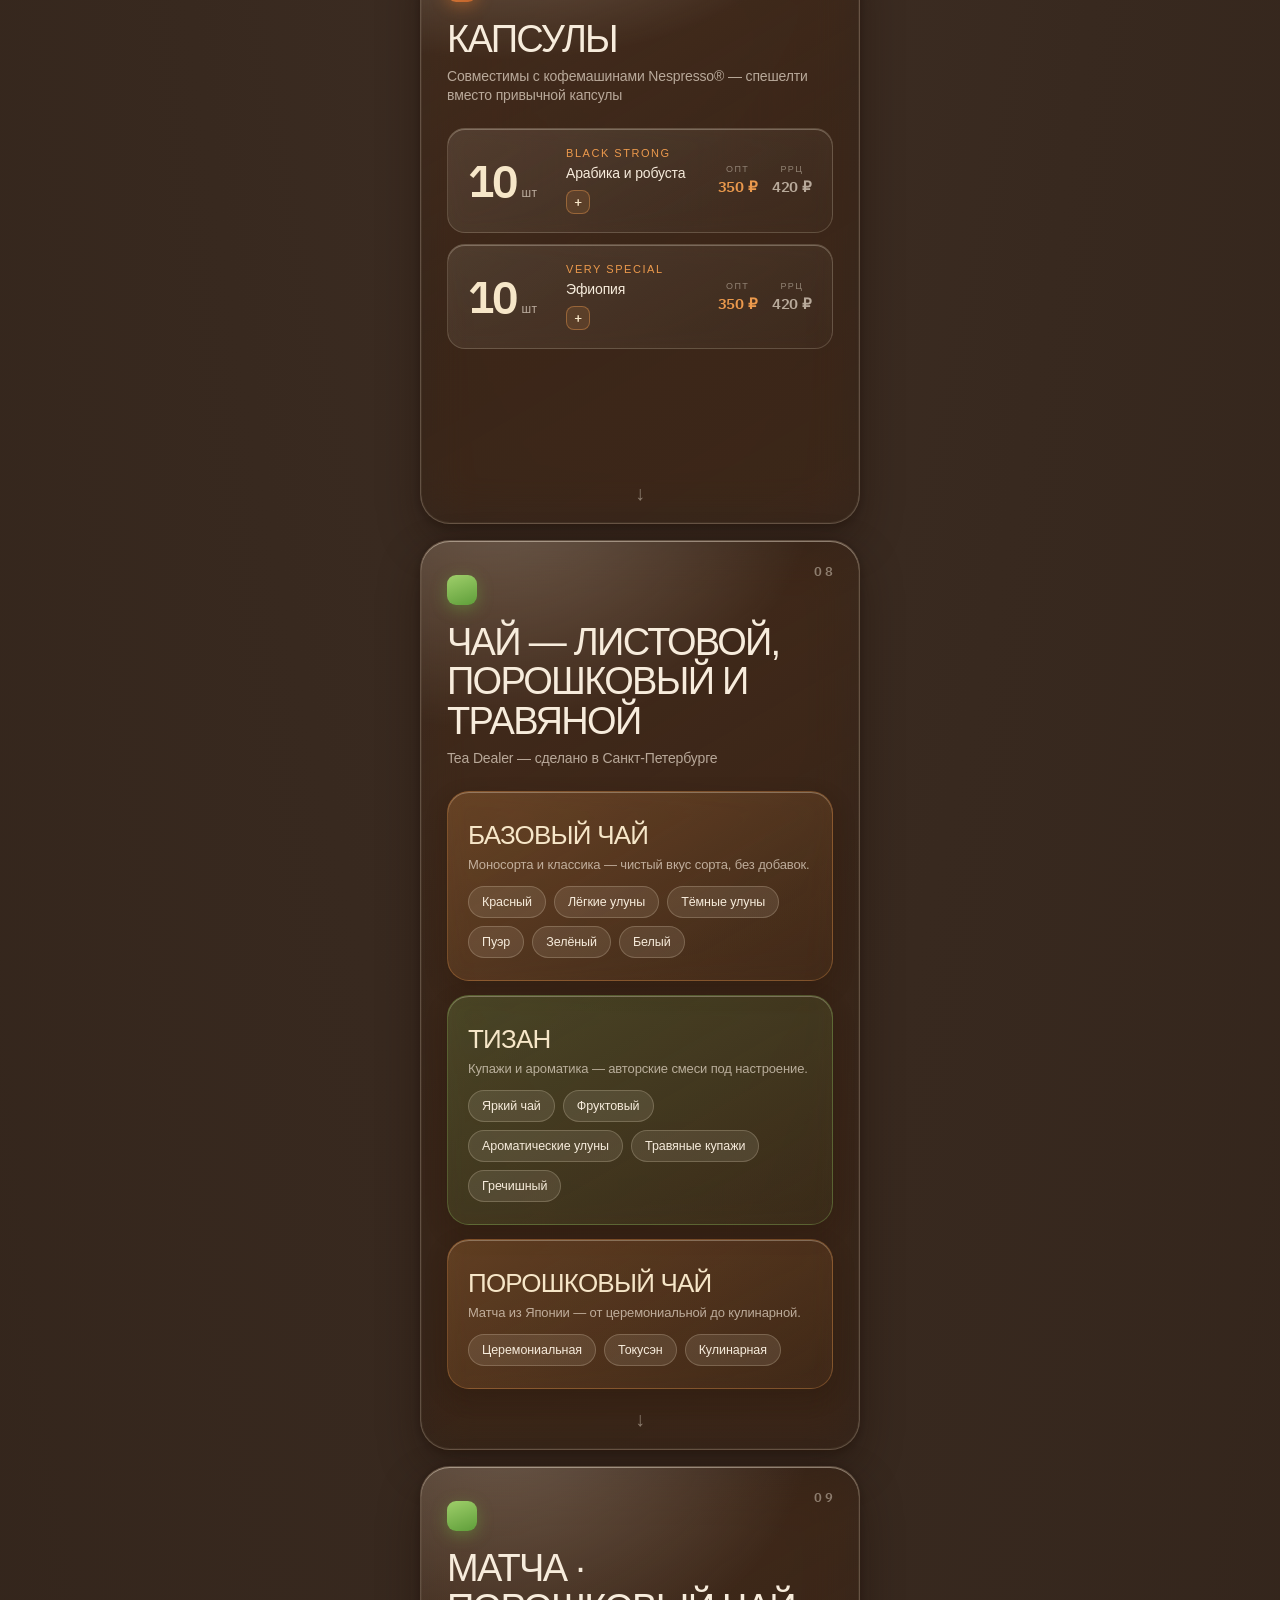
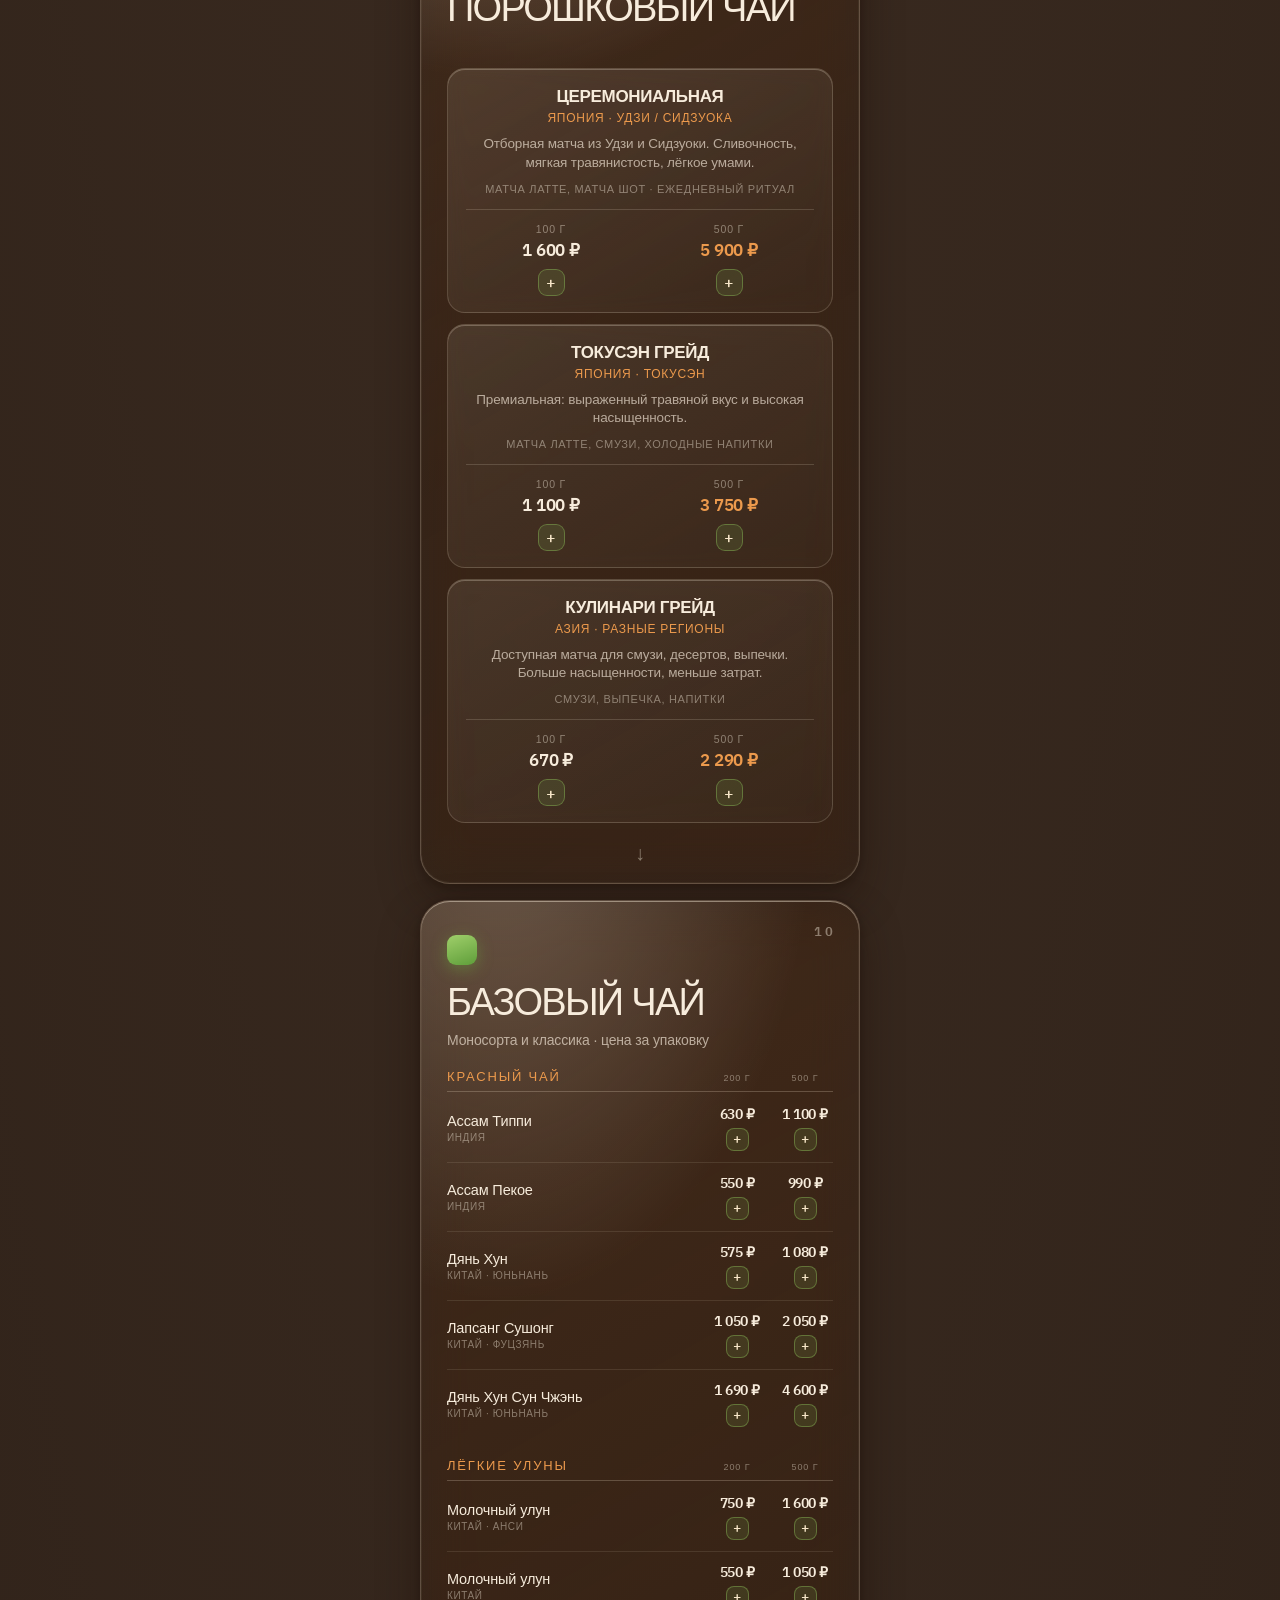
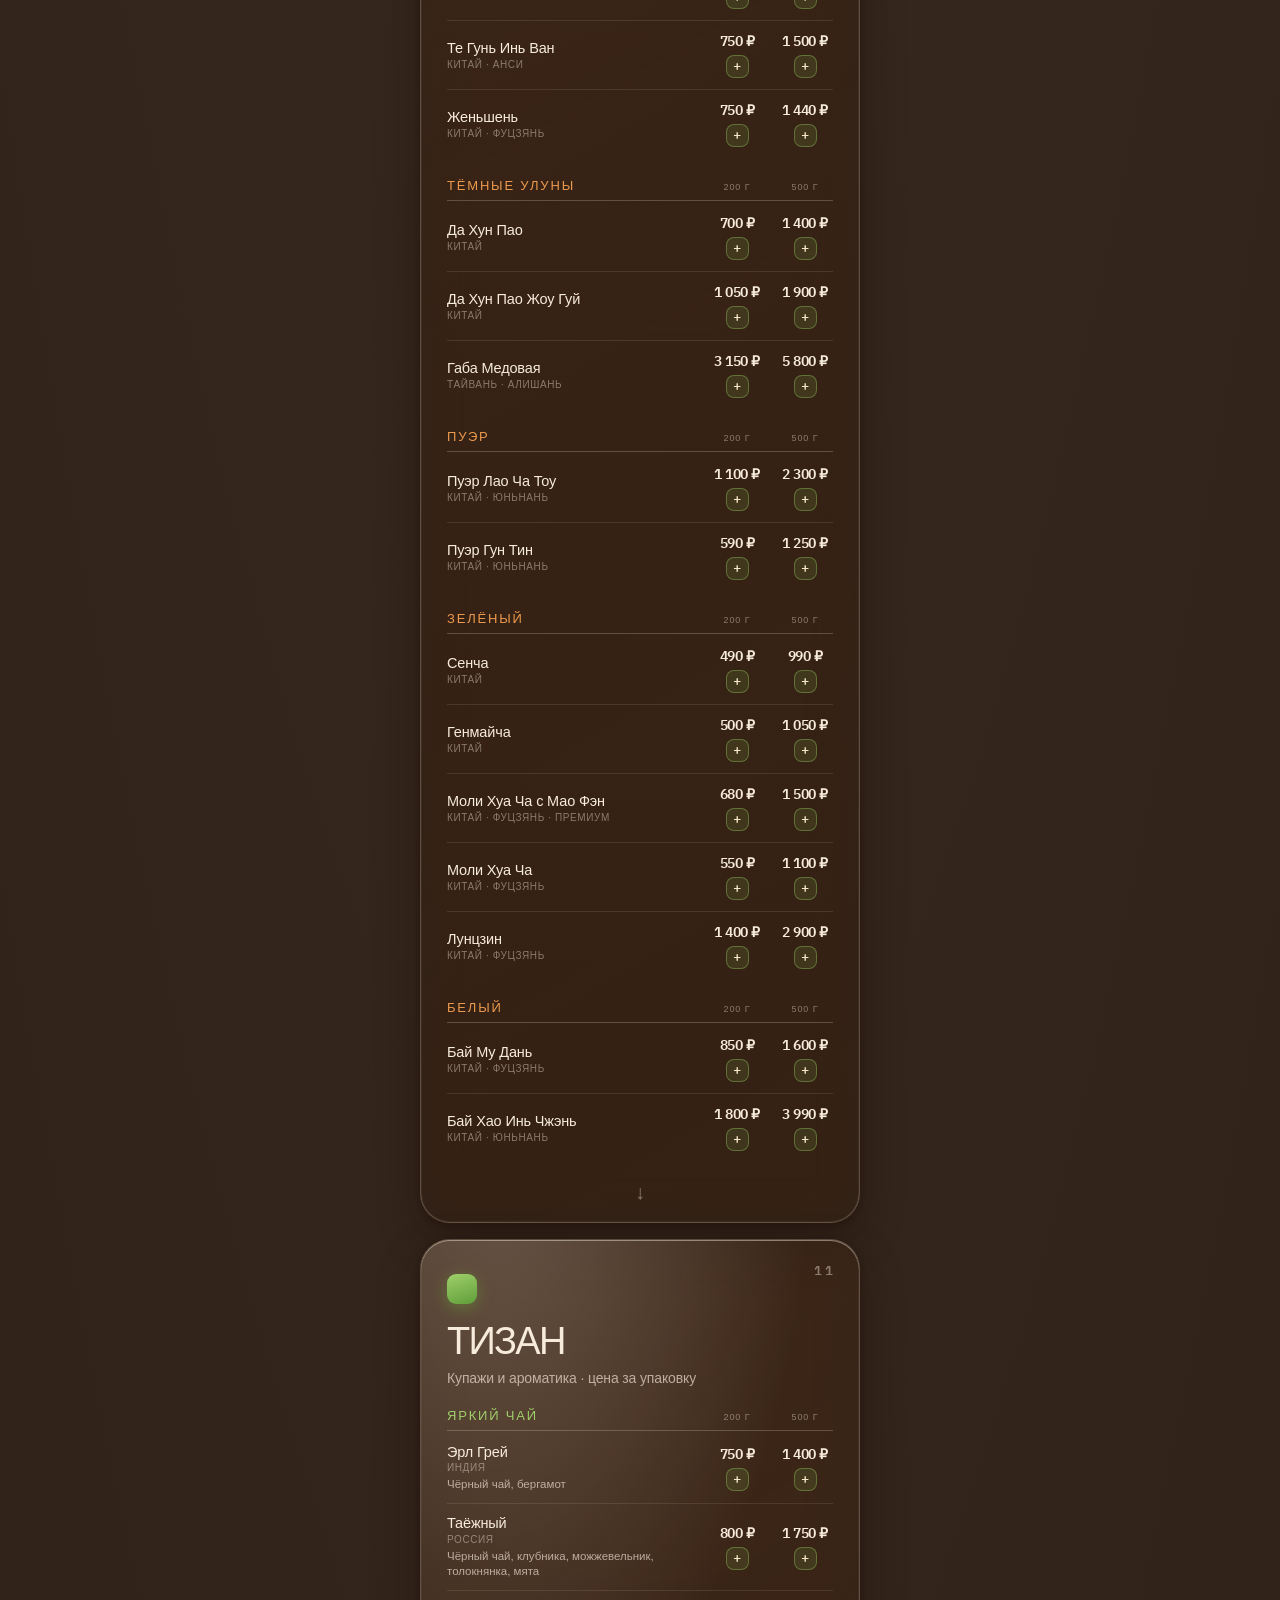
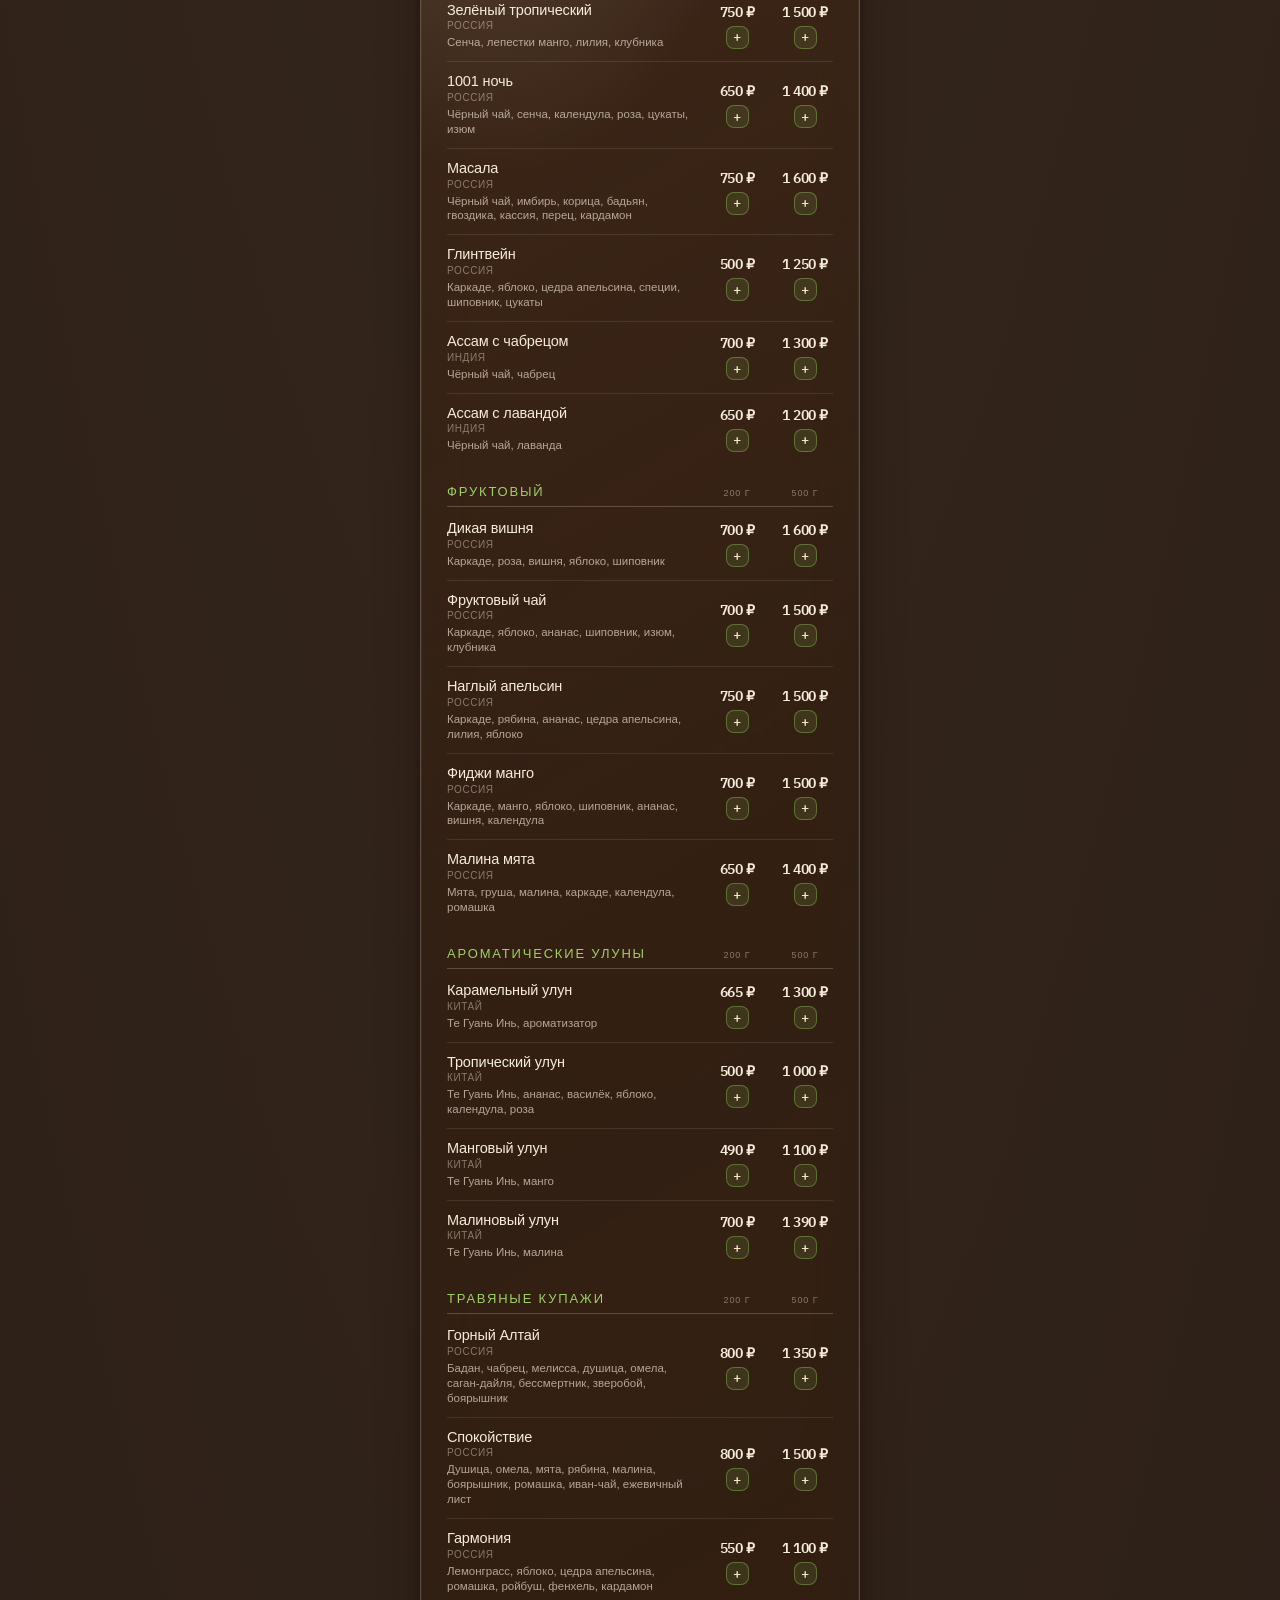
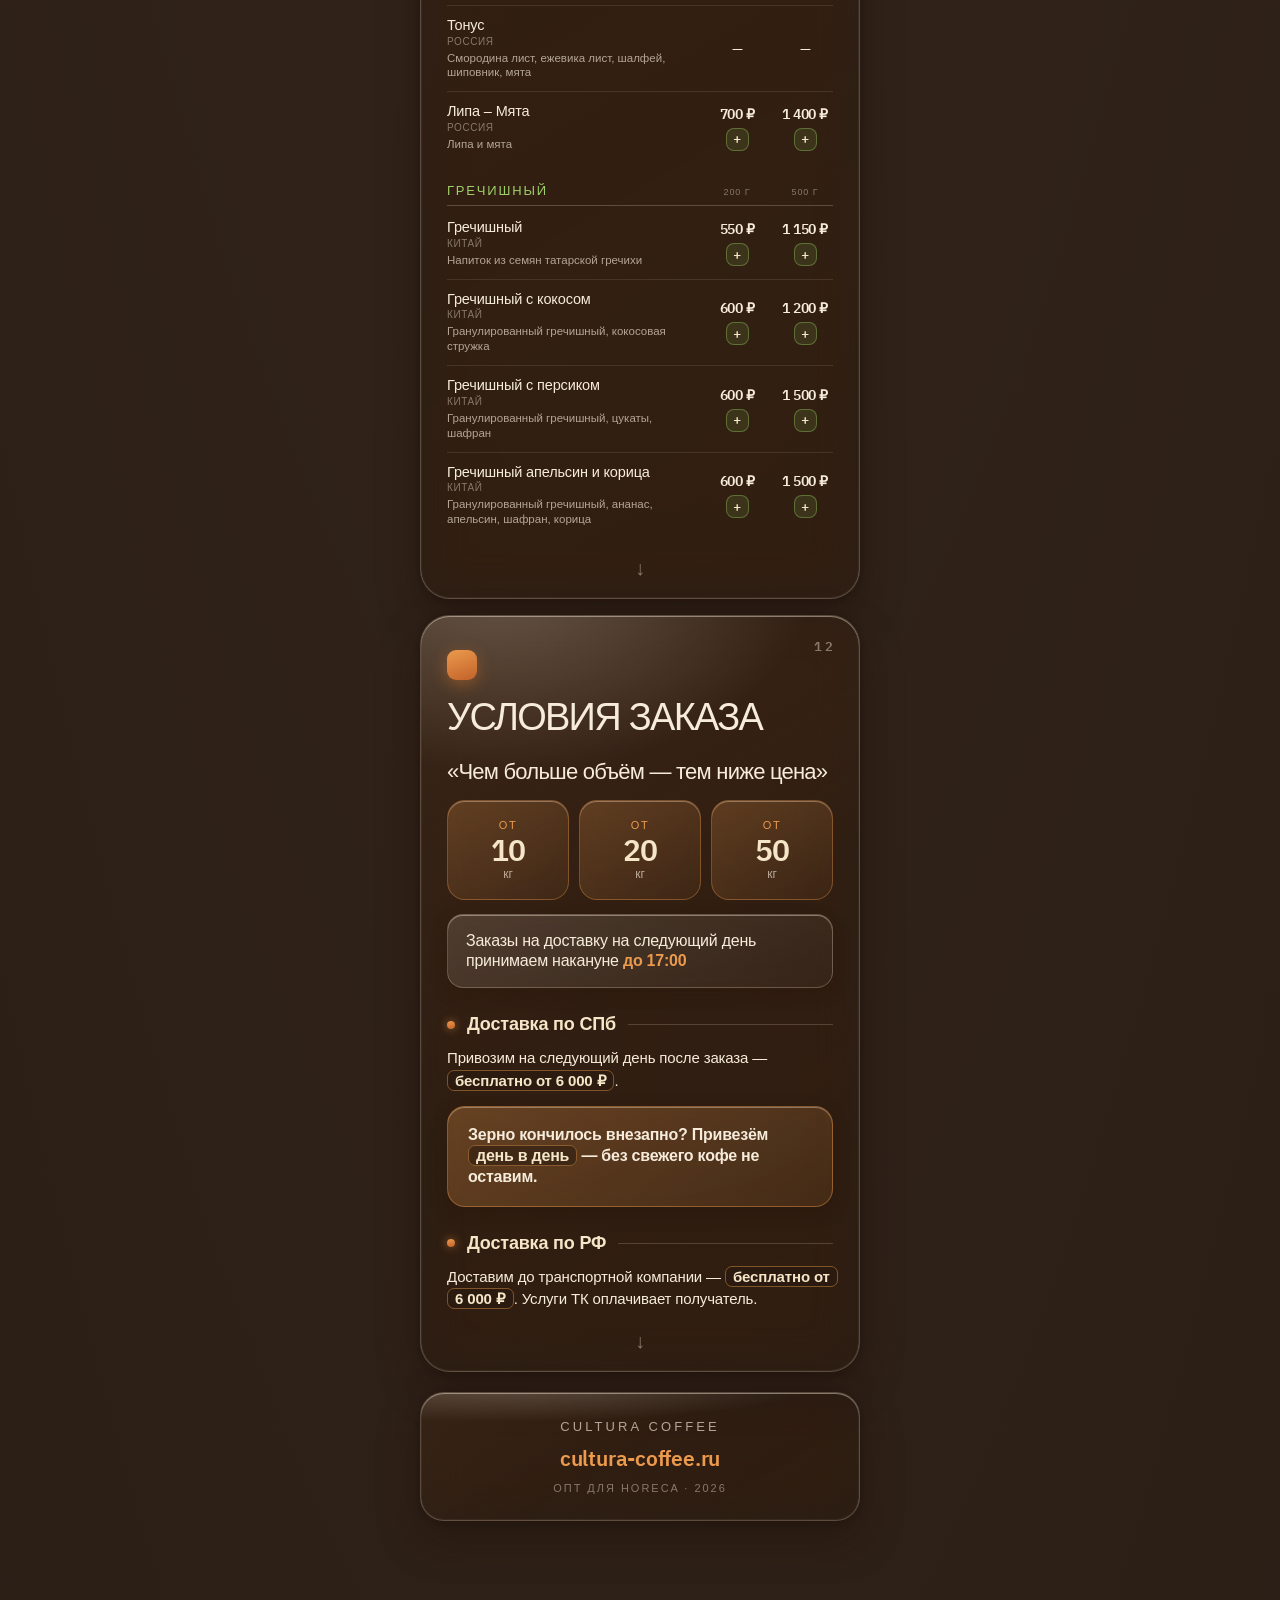
==== commit d3efc701: "«Блю спешл»: базовая ступень 1 925 ₽ Цена за 1–19 кг была 1 890 ₽. Вторая и третья ступени не меняли" ====
--- a/index.html
+++ b/index.html
@@ -955,9 +955,9 @@
           <div class="item__taste">идеально для напитков с молоком</div>
           <div class="item__proc"><span class="lbl">Состав</span><span class="val">эфиопия · бразилия арабика</span></div>
           <div class="prices cols-3">
-            <div class="pcell is-buy" role="button" tabindex="0" data-sku="blyu-speshl" data-name="Блю спешл" data-unit="кг" data-price="1890" data-kg="1" data-accent="coffee" data-tiers="1890,1765,1610" data-tier="0"><div class="pcell__cap">1–19 кг</div><div class="pcell__opt">1 890 ₽</div></div>
-            <div class="pcell is-buy" role="button" tabindex="0" data-sku="blyu-speshl" data-name="Блю спешл" data-unit="кг" data-price="1890" data-kg="1" data-accent="coffee" data-tiers="1890,1765,1610" data-tier="1"><div class="pcell__cap">20–49 кг</div><div class="pcell__opt">1 765 ₽</div></div>
-            <div class="pcell pcell--best is-buy" role="button" tabindex="0" data-sku="blyu-speshl" data-name="Блю спешл" data-unit="кг" data-price="1890" data-kg="1" data-accent="coffee" data-tiers="1890,1765,1610" data-tier="2"><div class="pcell__cap">от 50 кг</div><div class="pcell__opt">1 610 ₽</div></div>
+            <div class="pcell is-buy" role="button" tabindex="0" data-sku="blyu-speshl" data-name="Блю спешл" data-unit="кг" data-price="1925" data-kg="1" data-accent="coffee" data-tiers="1925,1765,1610" data-tier="0"><div class="pcell__cap">1–19 кг</div><div class="pcell__opt">1 925 ₽</div></div>
+            <div class="pcell is-buy" role="button" tabindex="0" data-sku="blyu-speshl" data-name="Блю спешл" data-unit="кг" data-price="1925" data-kg="1" data-accent="coffee" data-tiers="1925,1765,1610" data-tier="1"><div class="pcell__cap">20–49 кг</div><div class="pcell__opt">1 765 ₽</div></div>
+            <div class="pcell pcell--best is-buy" role="button" tabindex="0" data-sku="blyu-speshl" data-name="Блю спешл" data-unit="кг" data-price="1925" data-kg="1" data-accent="coffee" data-tiers="1925,1765,1610" data-tier="2"><div class="pcell__cap">от 50 кг</div><div class="pcell__opt">1 610 ₽</div></div>
           </div><div class="buyctl buyctl--wide" data-ctl="blyu-speshl"><button class="buyctl__b buyctl__minus" type="button" tabindex="-1" aria-label="Убрать одну единицу">−</button><span class="buyctl__n">0</span><button class="buyctl__b buyctl__plus" type="button" aria-label="Добавить в заказ">+</button></div>
         </div>
 
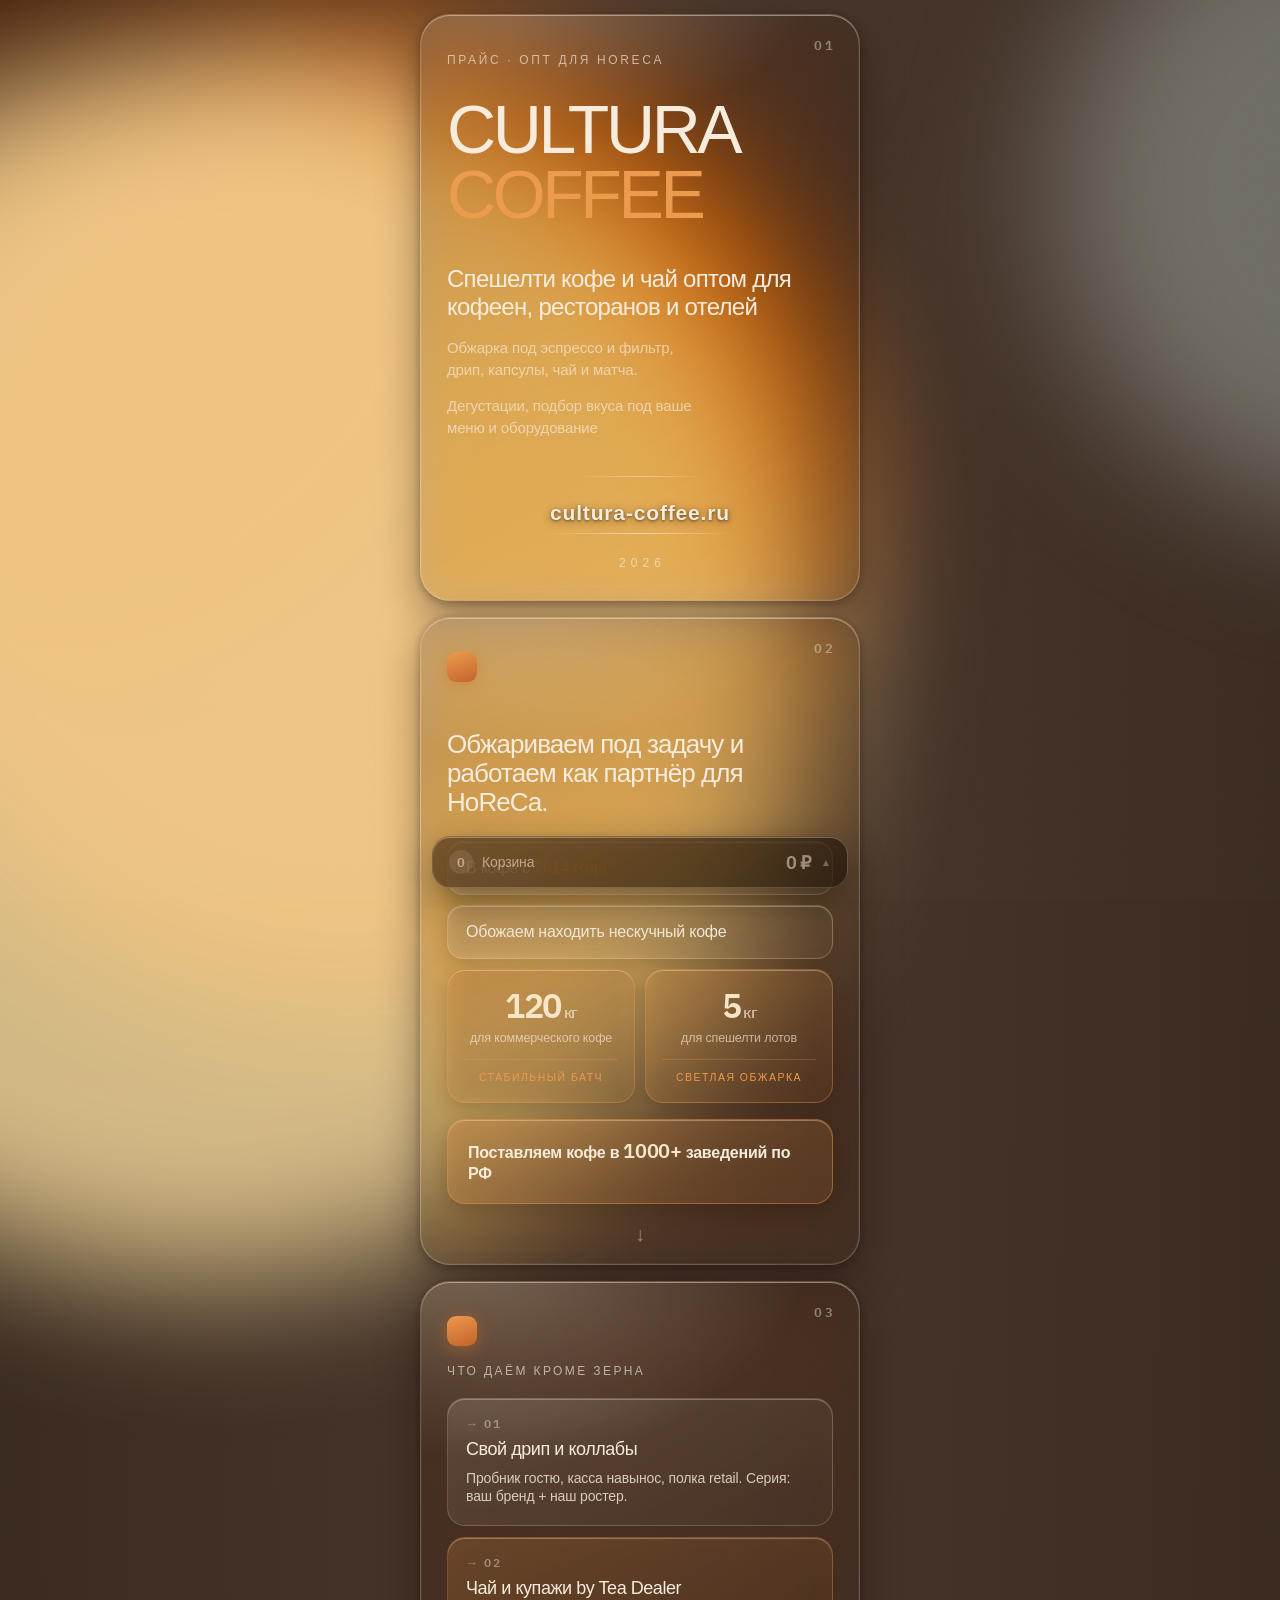
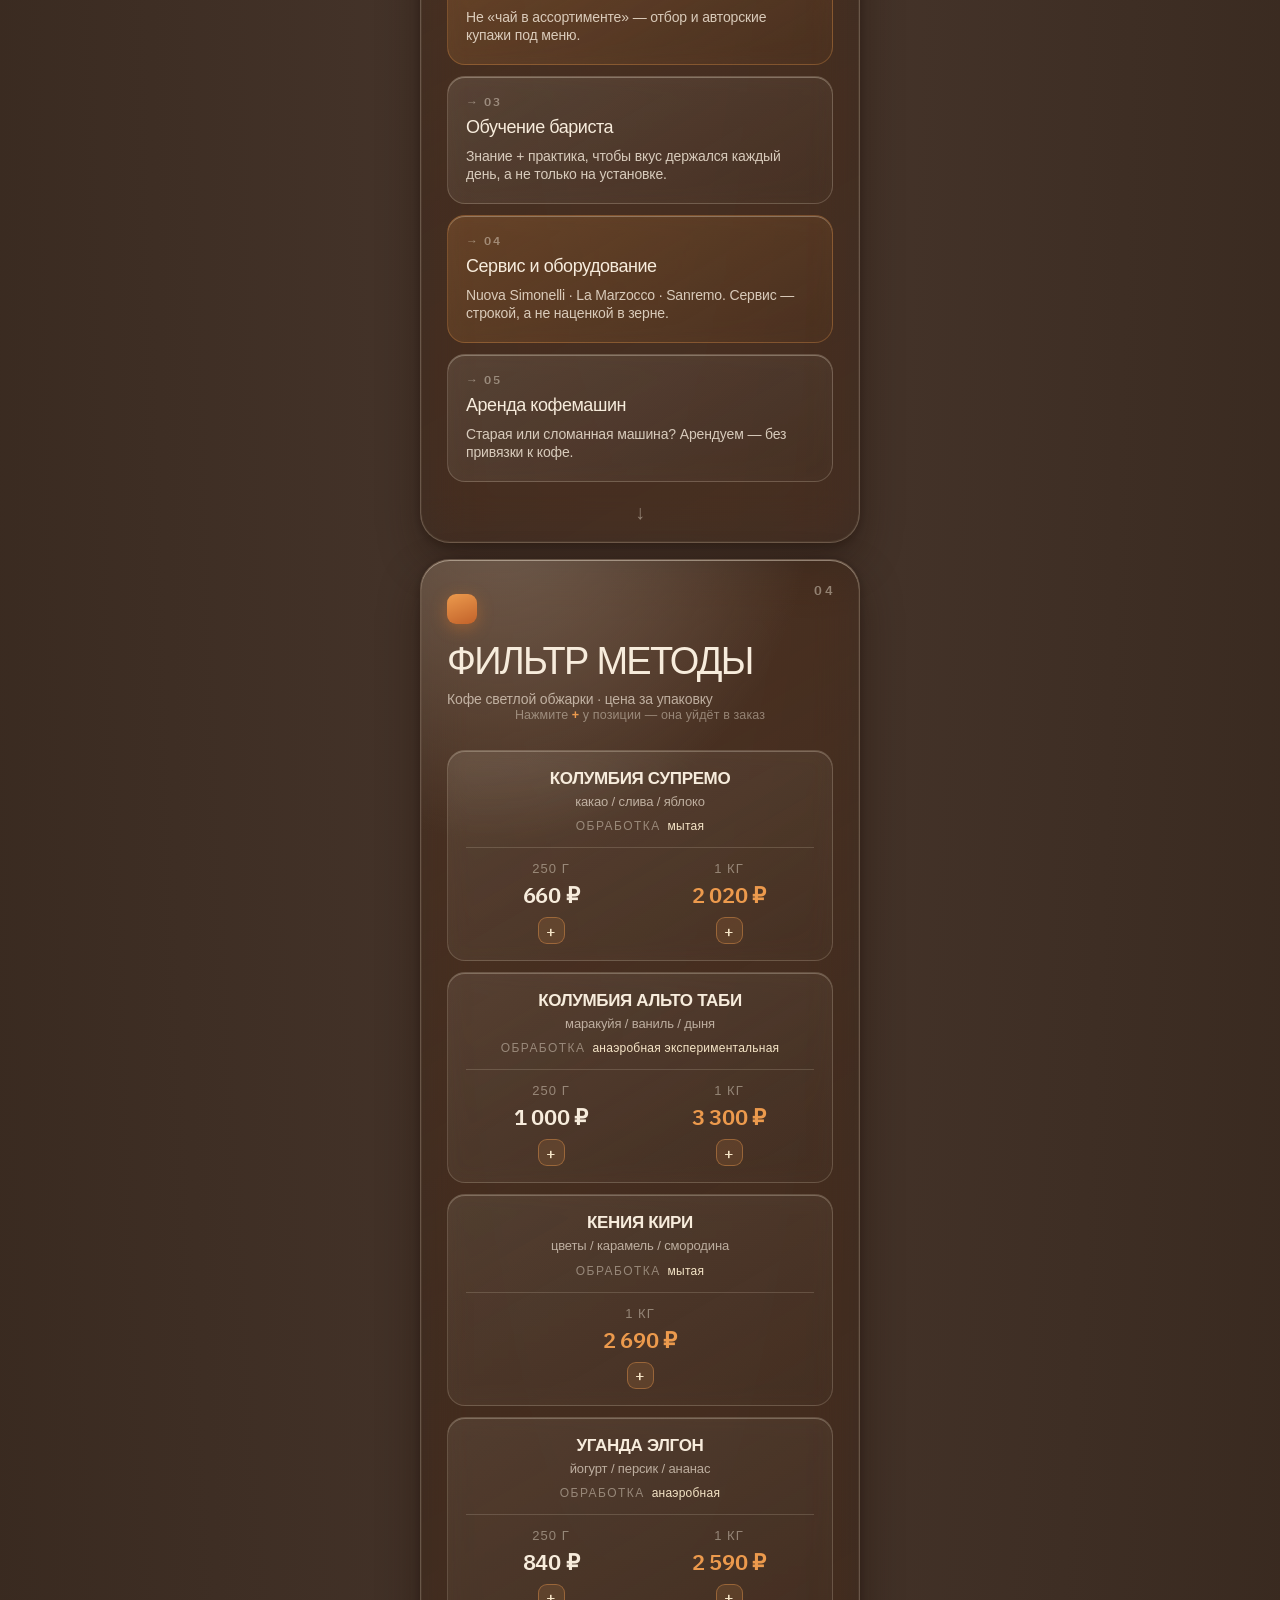
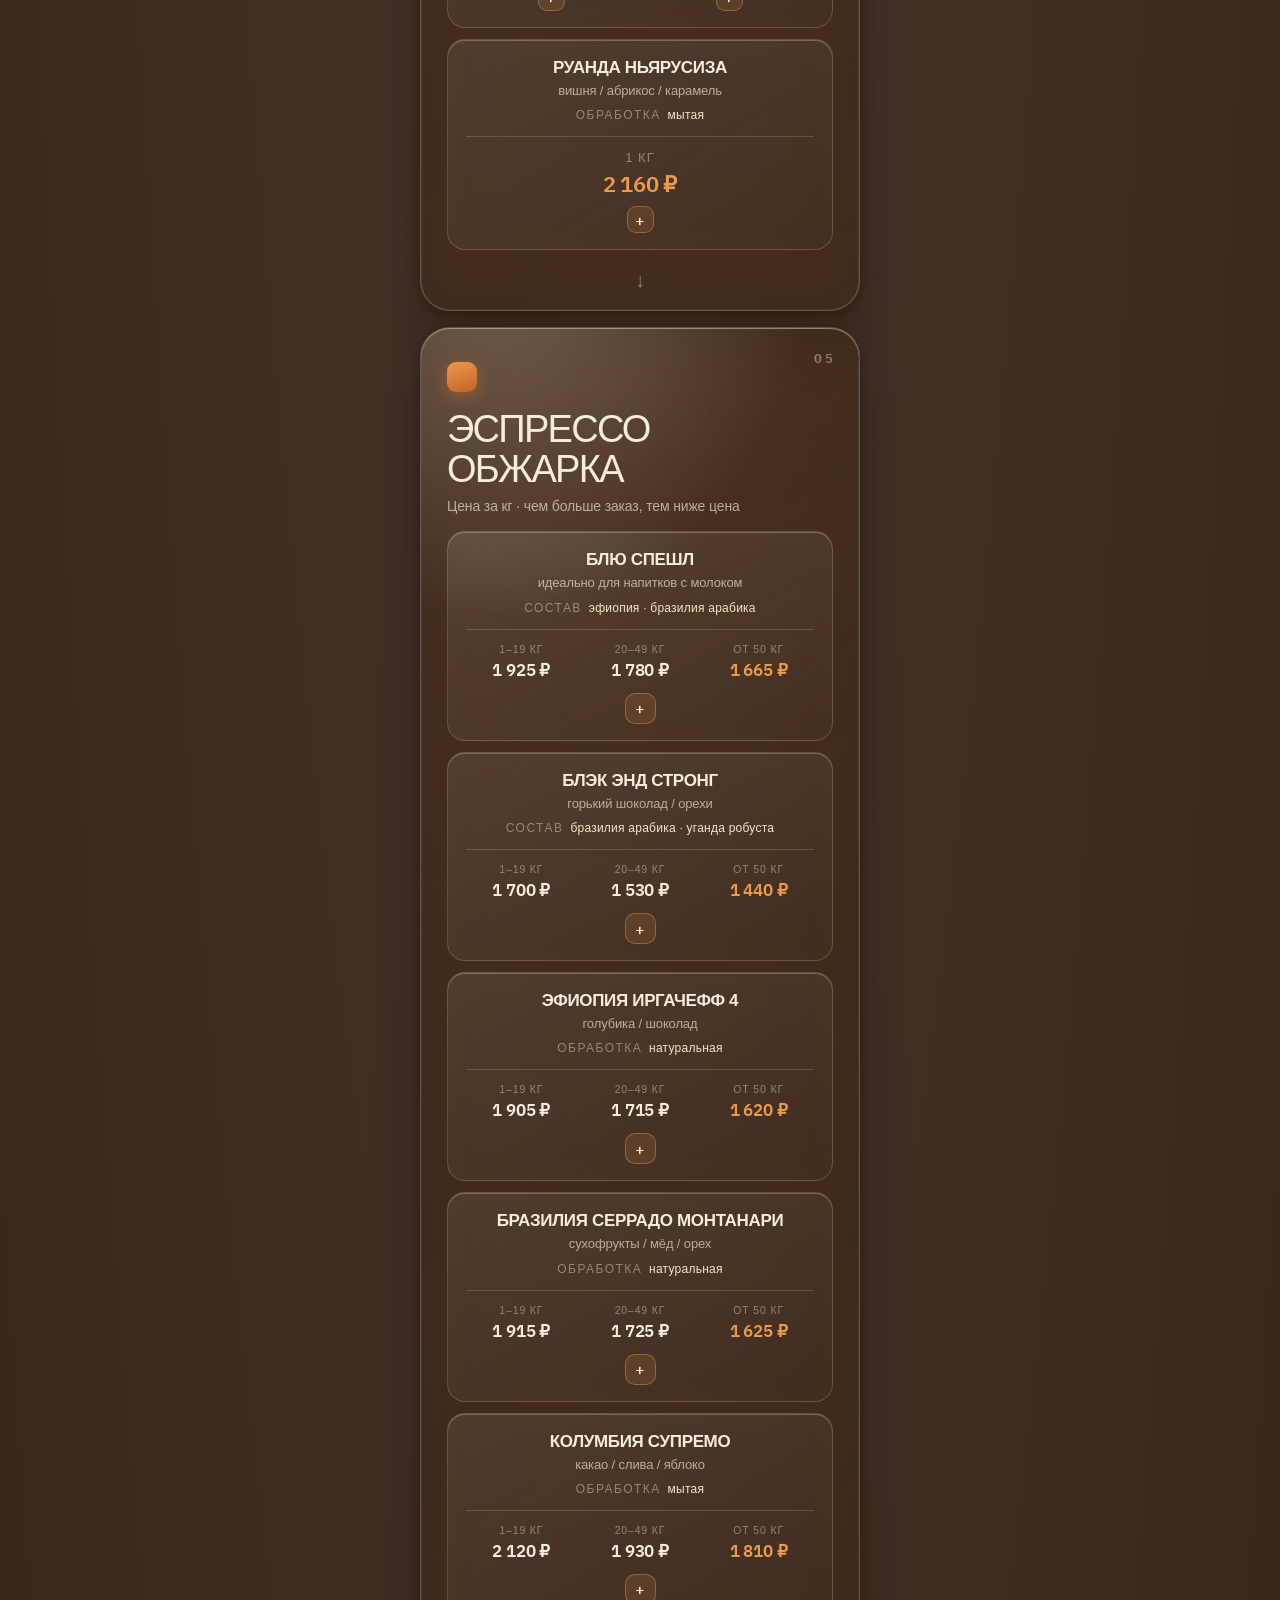
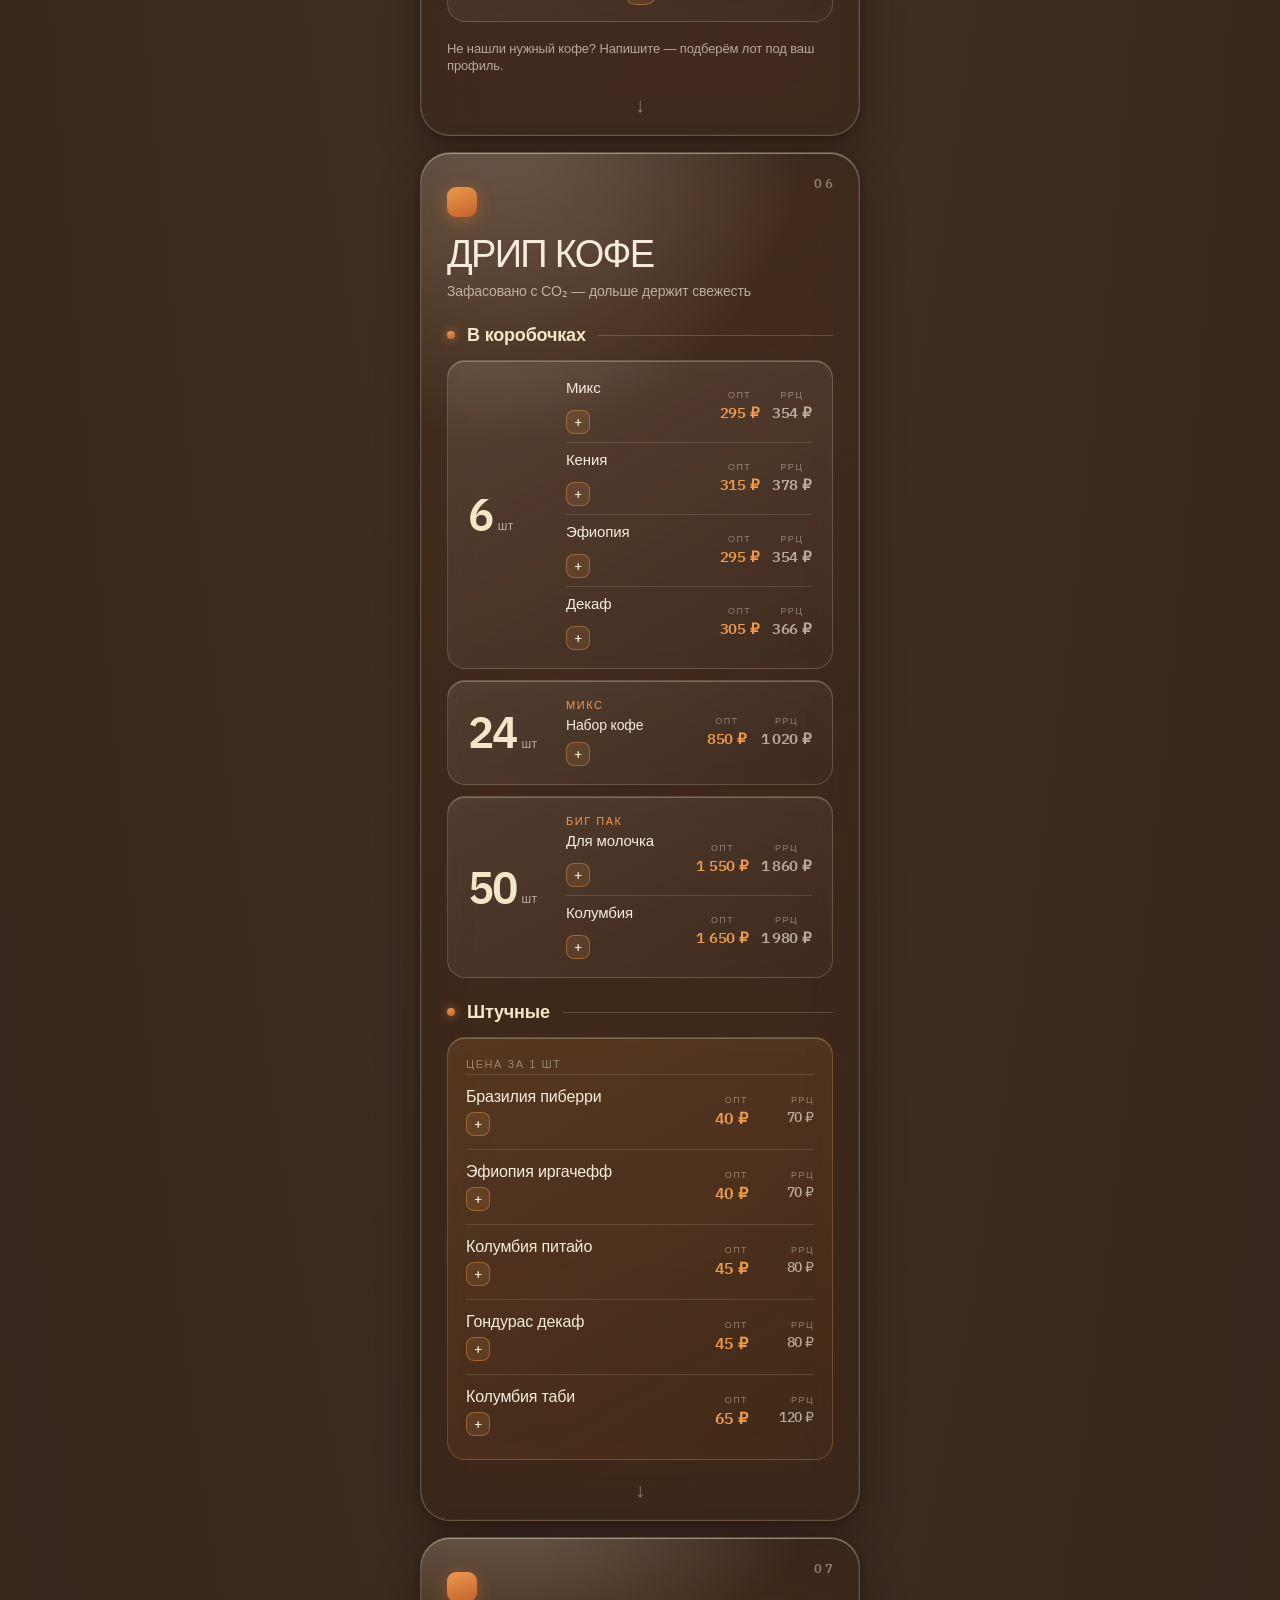
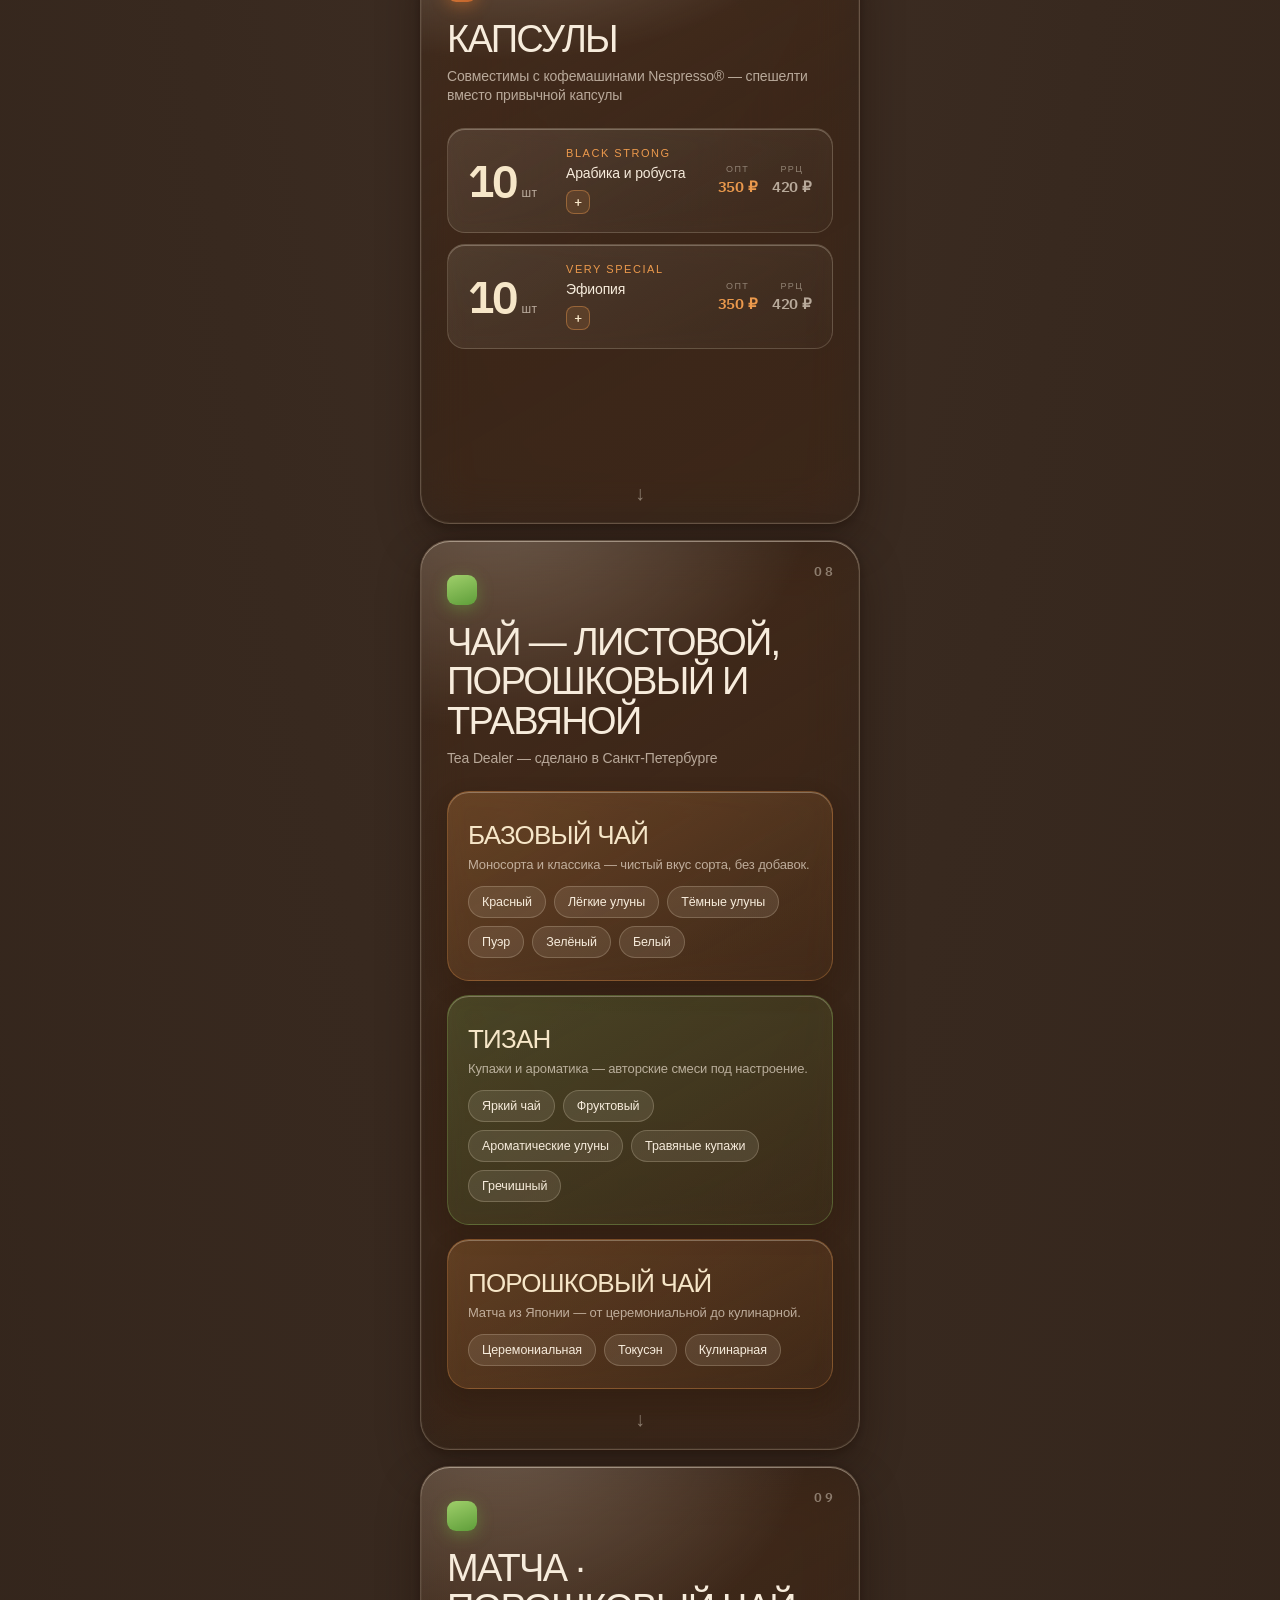
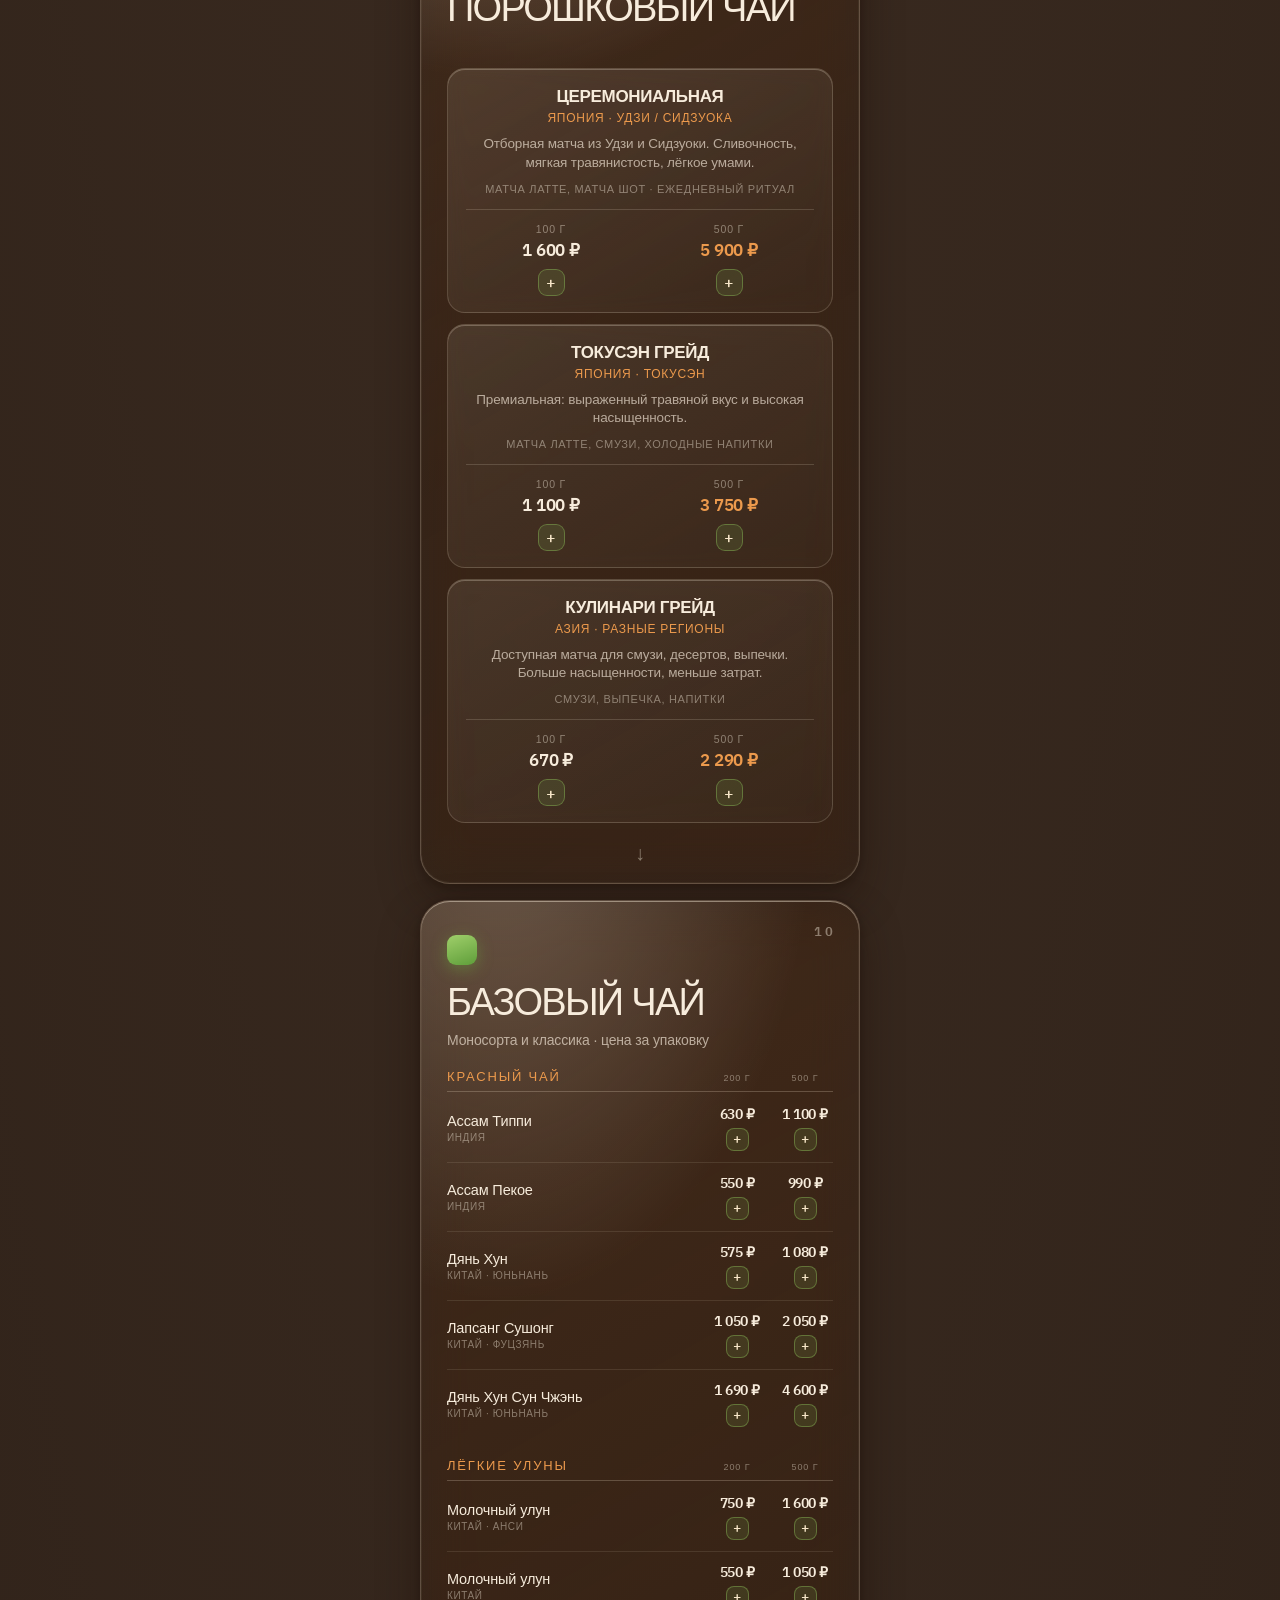
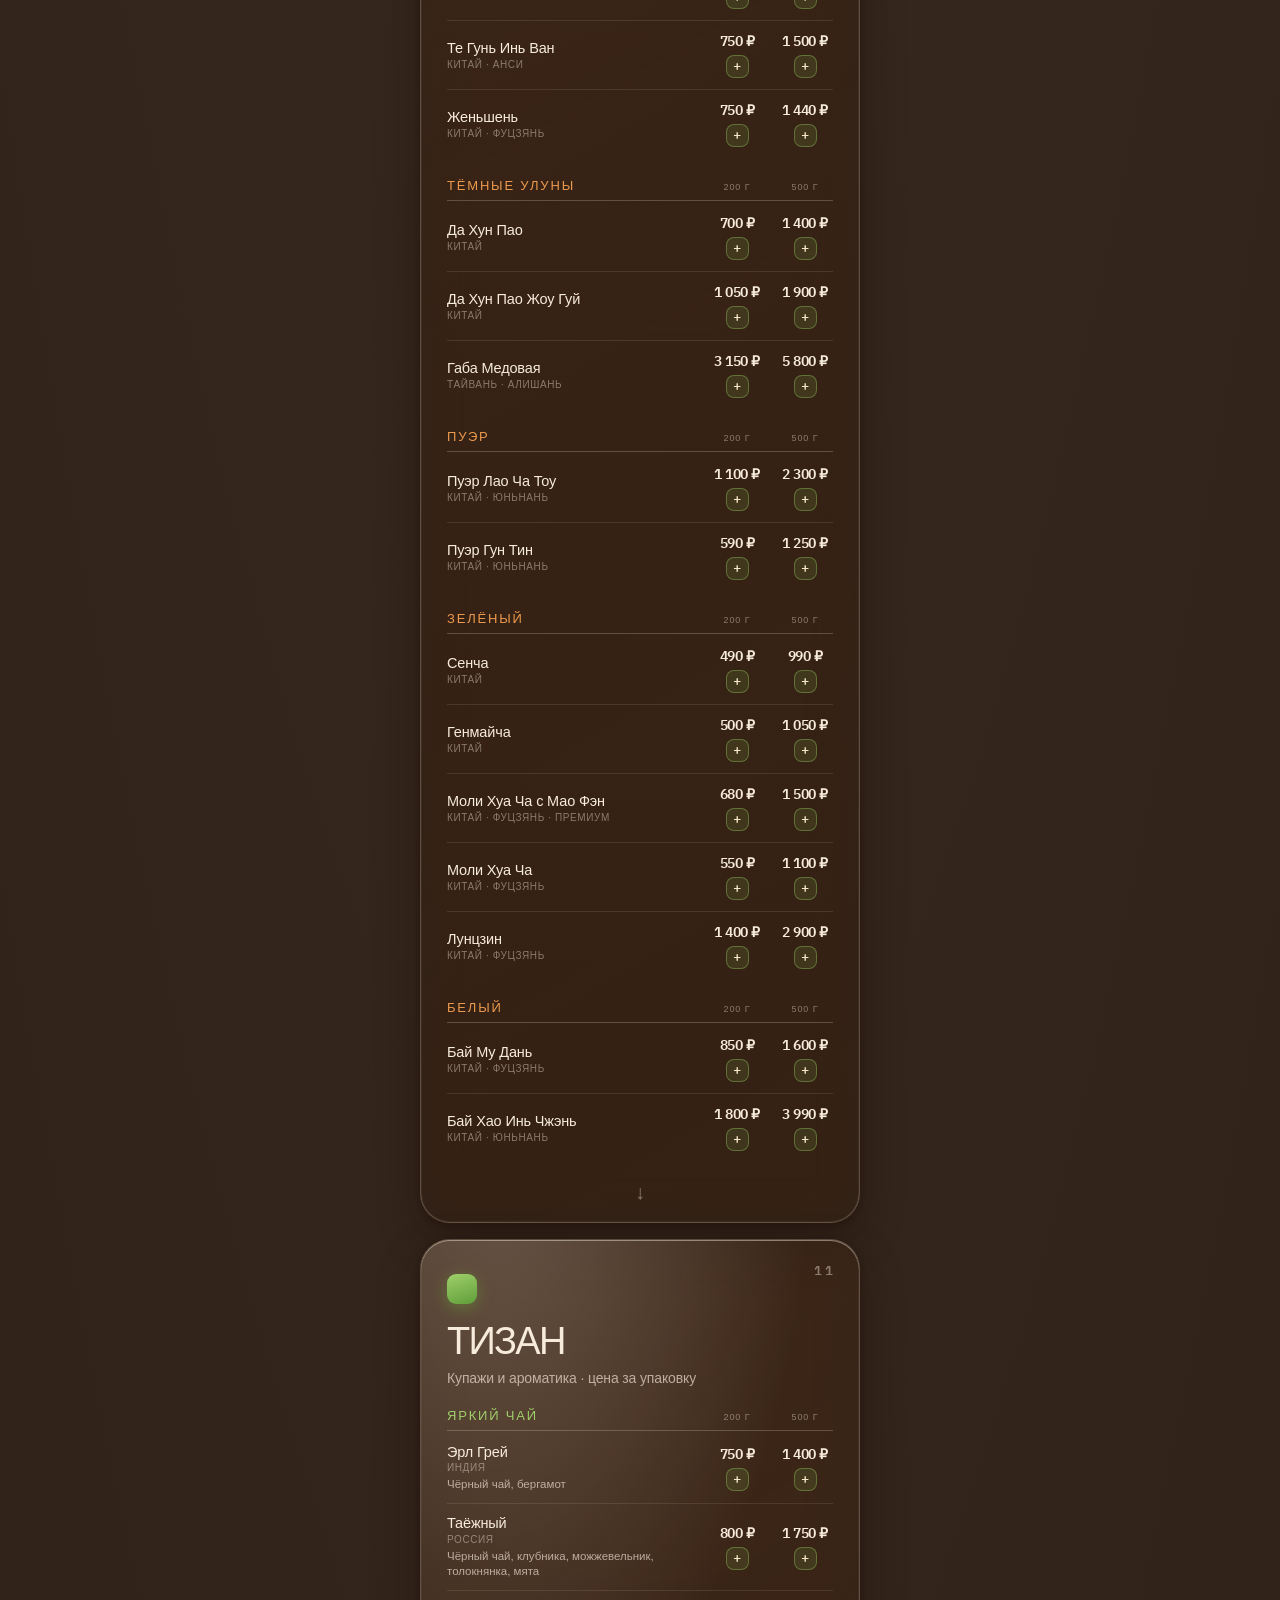
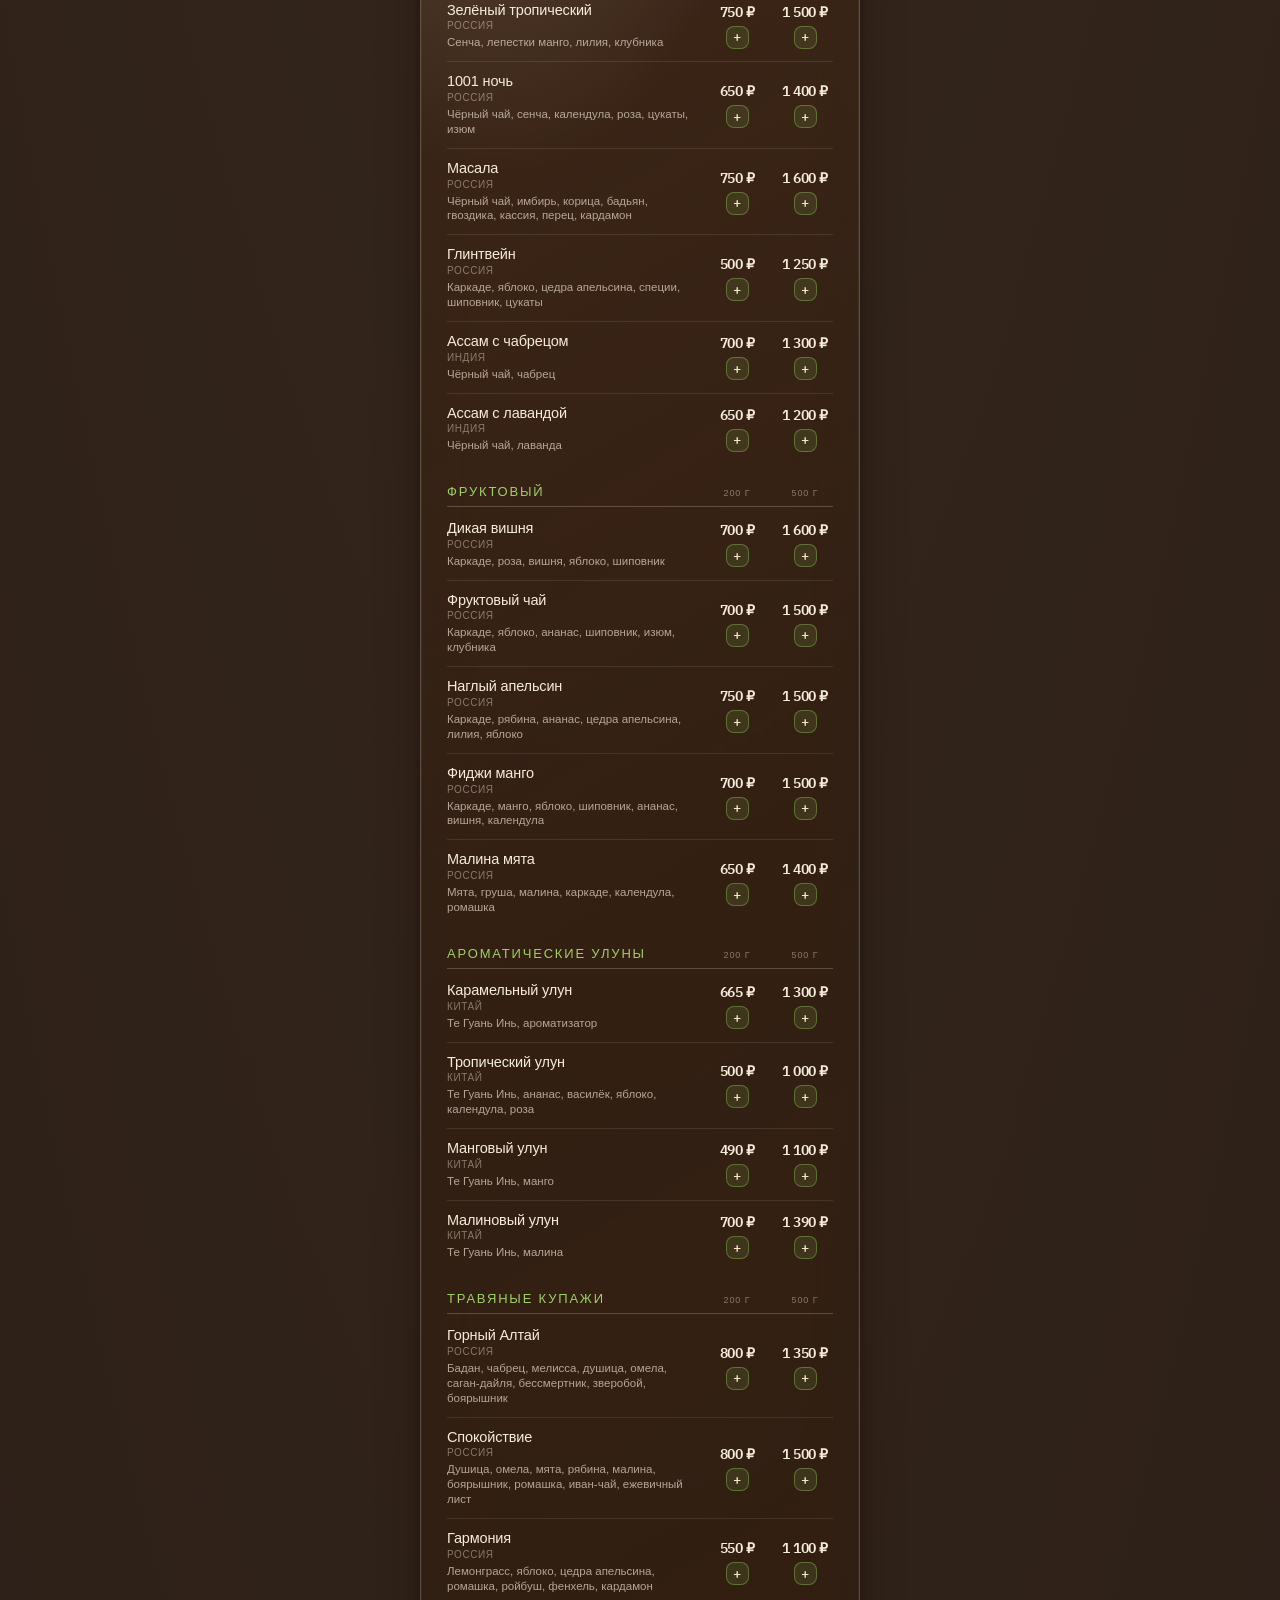
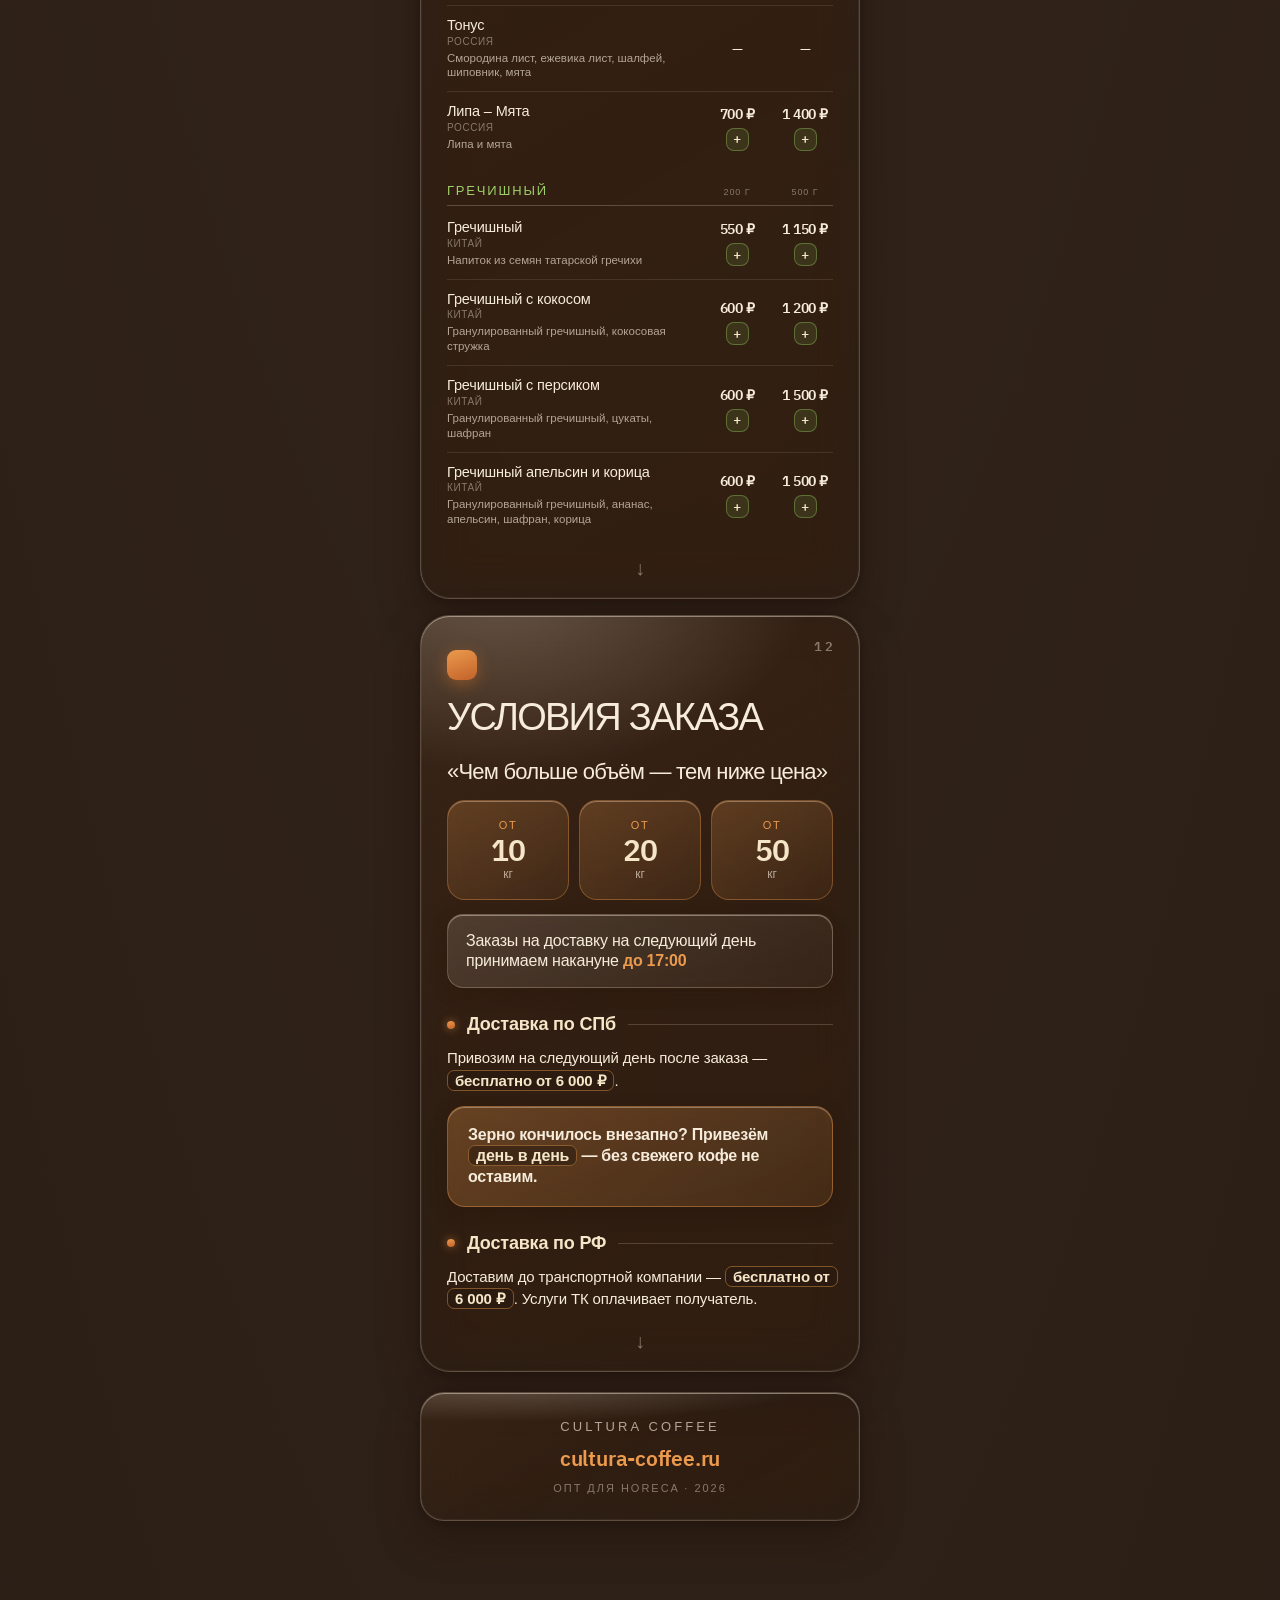
==== commit 34139057: "«Блю спешл»: ступени опта по учётной системе ОПТ 2 (от 20 кг) 1 765 -> 1 780 ₽, ОПТ 3 (от 50 кг) 1 6" ====
--- a/index.html
+++ b/index.html
@@ -955,9 +955,9 @@
           <div class="item__taste">идеально для напитков с молоком</div>
           <div class="item__proc"><span class="lbl">Состав</span><span class="val">эфиопия · бразилия арабика</span></div>
           <div class="prices cols-3">
-            <div class="pcell is-buy" role="button" tabindex="0" data-sku="blyu-speshl" data-name="Блю спешл" data-unit="кг" data-price="1925" data-kg="1" data-accent="coffee" data-tiers="1925,1765,1610" data-tier="0"><div class="pcell__cap">1–19 кг</div><div class="pcell__opt">1 925 ₽</div></div>
-            <div class="pcell is-buy" role="button" tabindex="0" data-sku="blyu-speshl" data-name="Блю спешл" data-unit="кг" data-price="1925" data-kg="1" data-accent="coffee" data-tiers="1925,1765,1610" data-tier="1"><div class="pcell__cap">20–49 кг</div><div class="pcell__opt">1 765 ₽</div></div>
-            <div class="pcell pcell--best is-buy" role="button" tabindex="0" data-sku="blyu-speshl" data-name="Блю спешл" data-unit="кг" data-price="1925" data-kg="1" data-accent="coffee" data-tiers="1925,1765,1610" data-tier="2"><div class="pcell__cap">от 50 кг</div><div class="pcell__opt">1 610 ₽</div></div>
+            <div class="pcell is-buy" role="button" tabindex="0" data-sku="blyu-speshl" data-name="Блю спешл" data-unit="кг" data-price="1925" data-kg="1" data-accent="coffee" data-tiers="1925,1780,1665" data-tier="0"><div class="pcell__cap">1–19 кг</div><div class="pcell__opt">1 925 ₽</div></div>
+            <div class="pcell is-buy" role="button" tabindex="0" data-sku="blyu-speshl" data-name="Блю спешл" data-unit="кг" data-price="1925" data-kg="1" data-accent="coffee" data-tiers="1925,1780,1665" data-tier="1"><div class="pcell__cap">20–49 кг</div><div class="pcell__opt">1 780 ₽</div></div>
+            <div class="pcell pcell--best is-buy" role="button" tabindex="0" data-sku="blyu-speshl" data-name="Блю спешл" data-unit="кг" data-price="1925" data-kg="1" data-accent="coffee" data-tiers="1925,1780,1665" data-tier="2"><div class="pcell__cap">от 50 кг</div><div class="pcell__opt">1 665 ₽</div></div>
           </div><div class="buyctl buyctl--wide" data-ctl="blyu-speshl"><button class="buyctl__b buyctl__minus" type="button" tabindex="-1" aria-label="Убрать одну единицу">−</button><span class="buyctl__n">0</span><button class="buyctl__b buyctl__plus" type="button" aria-label="Добавить в заказ">+</button></div>
         </div>
 
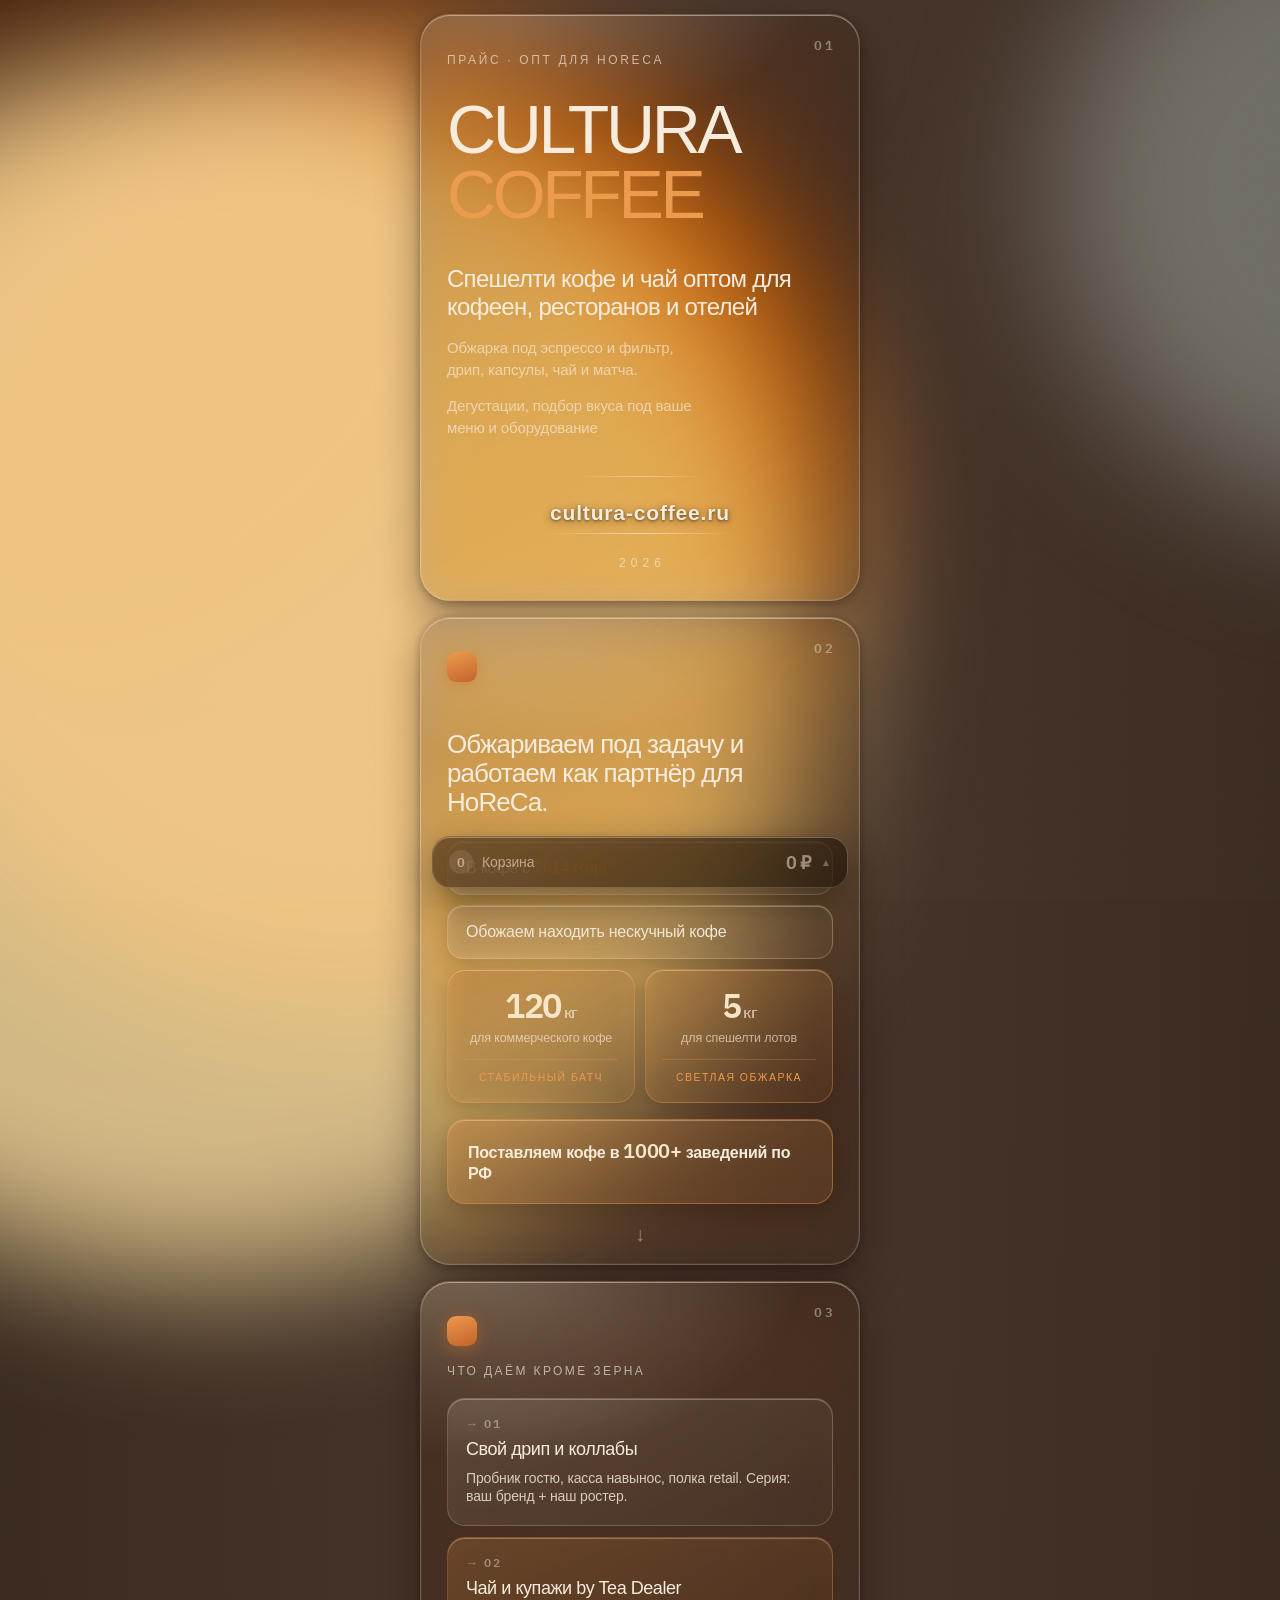
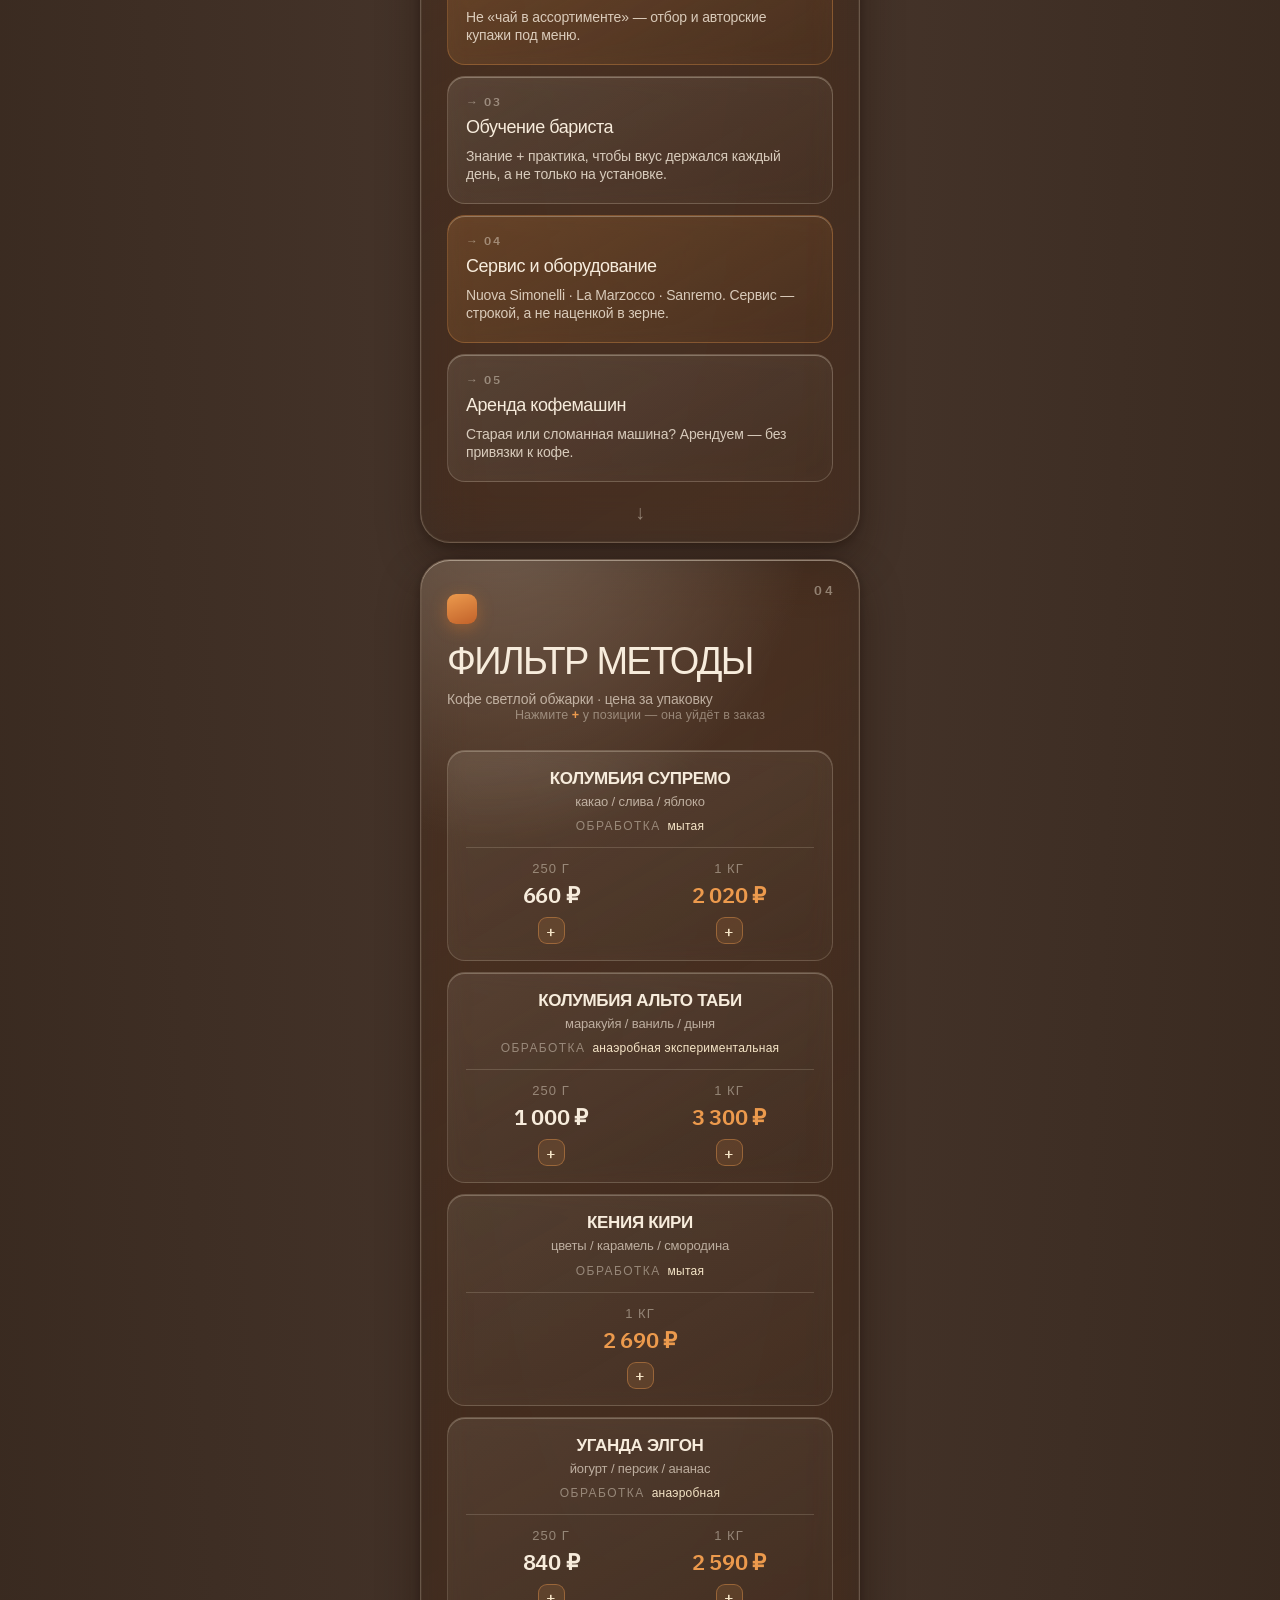
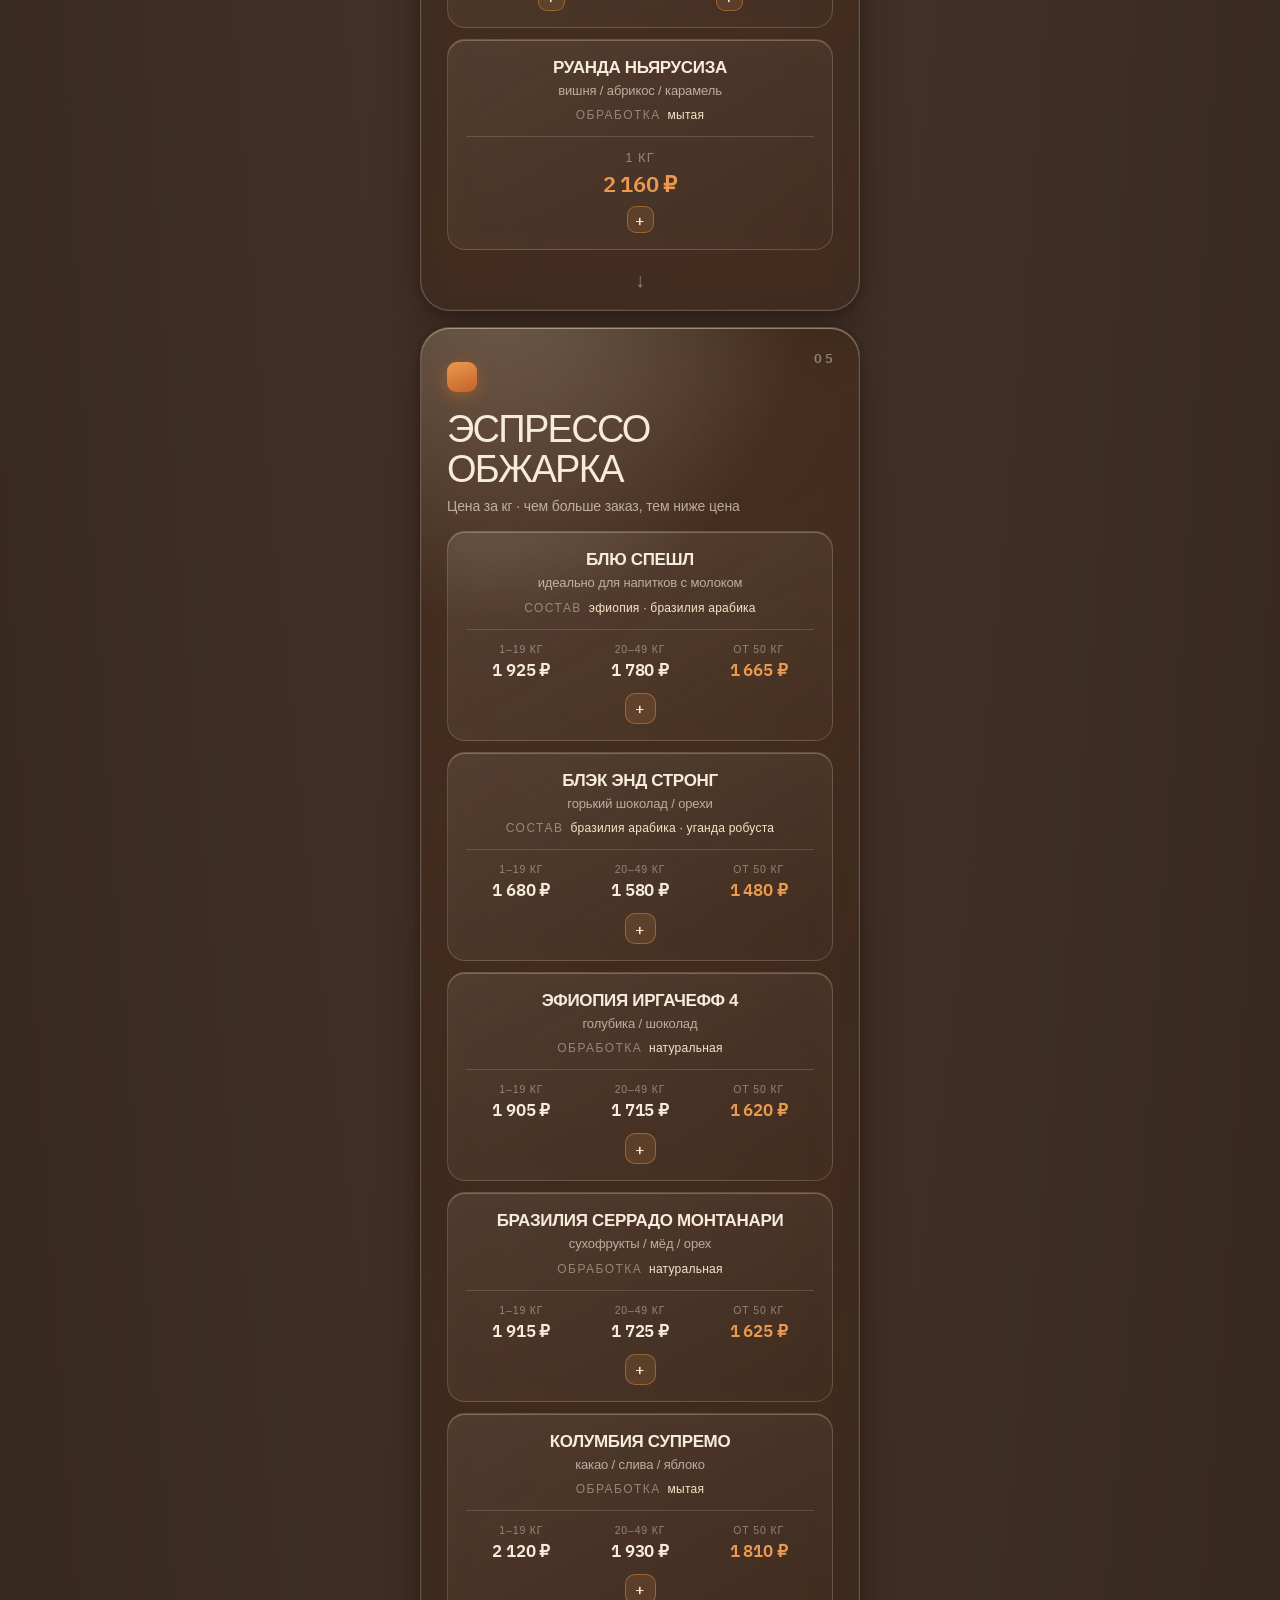
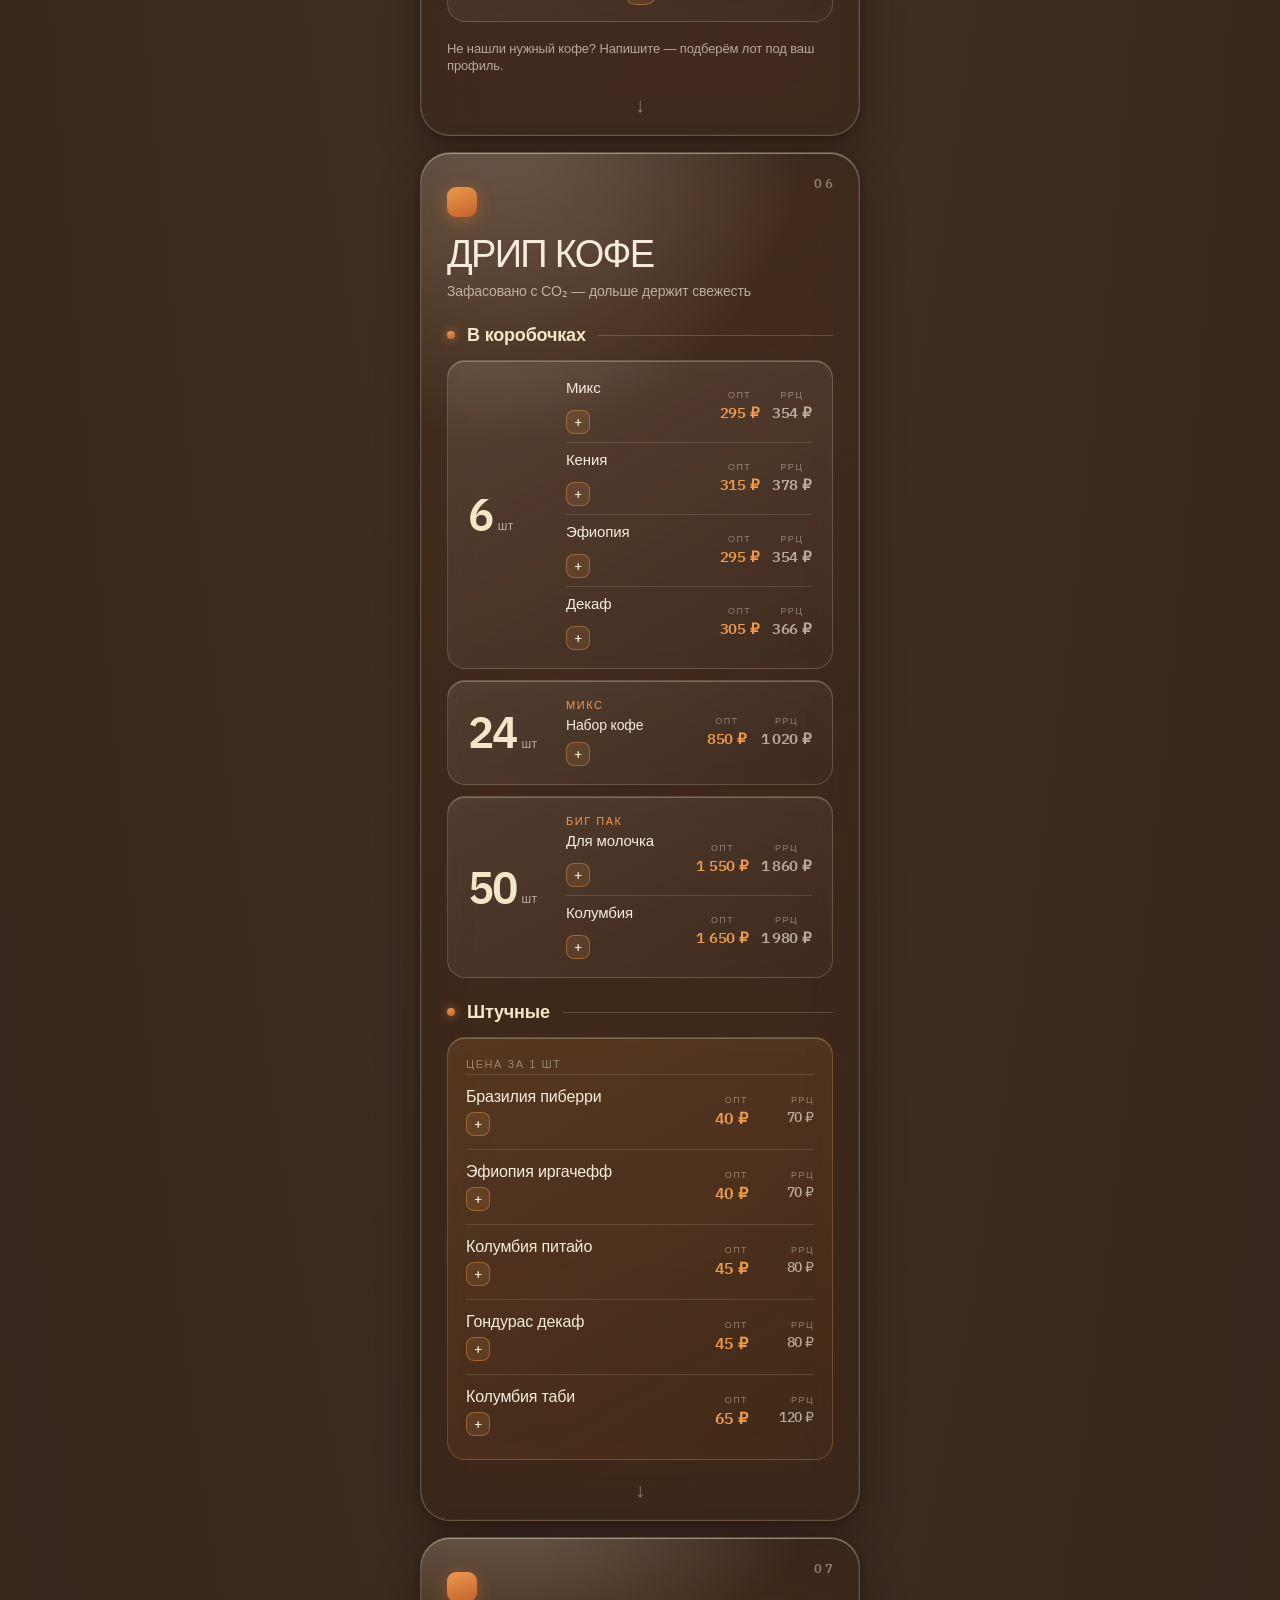
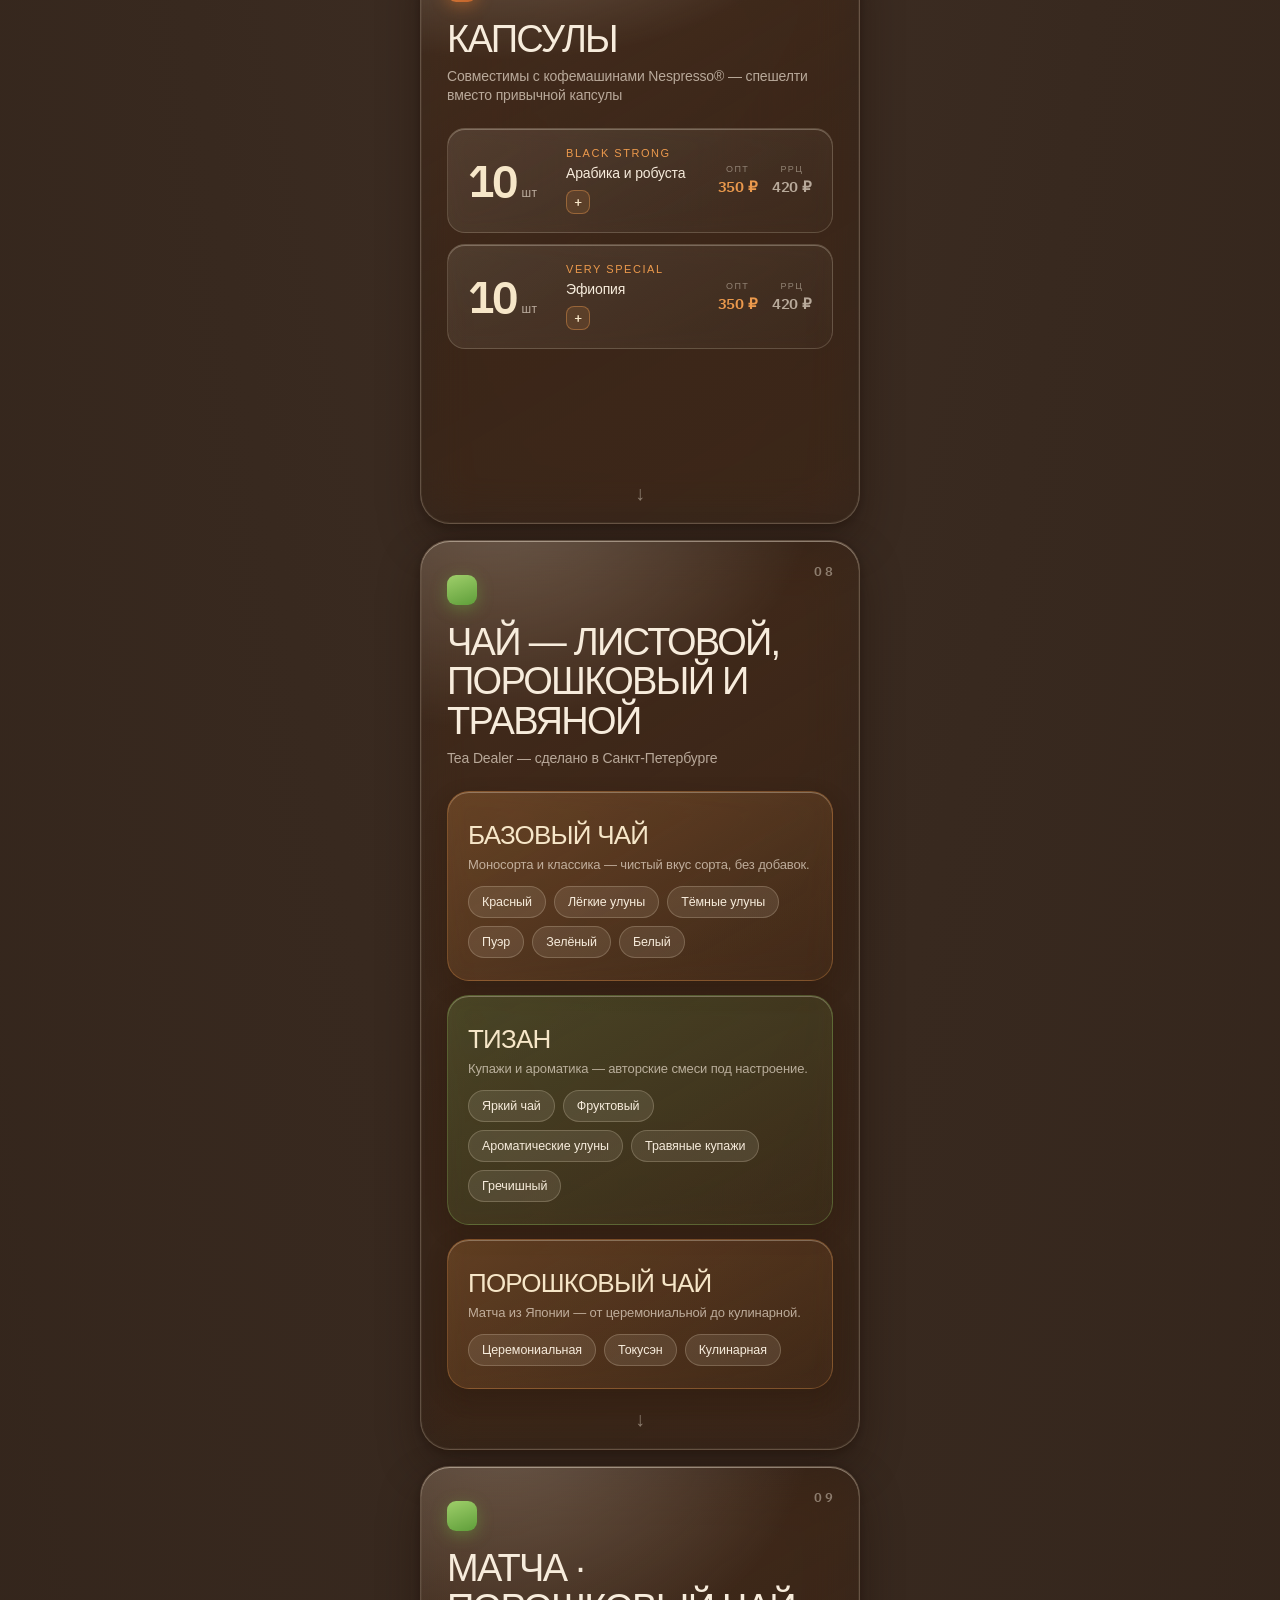
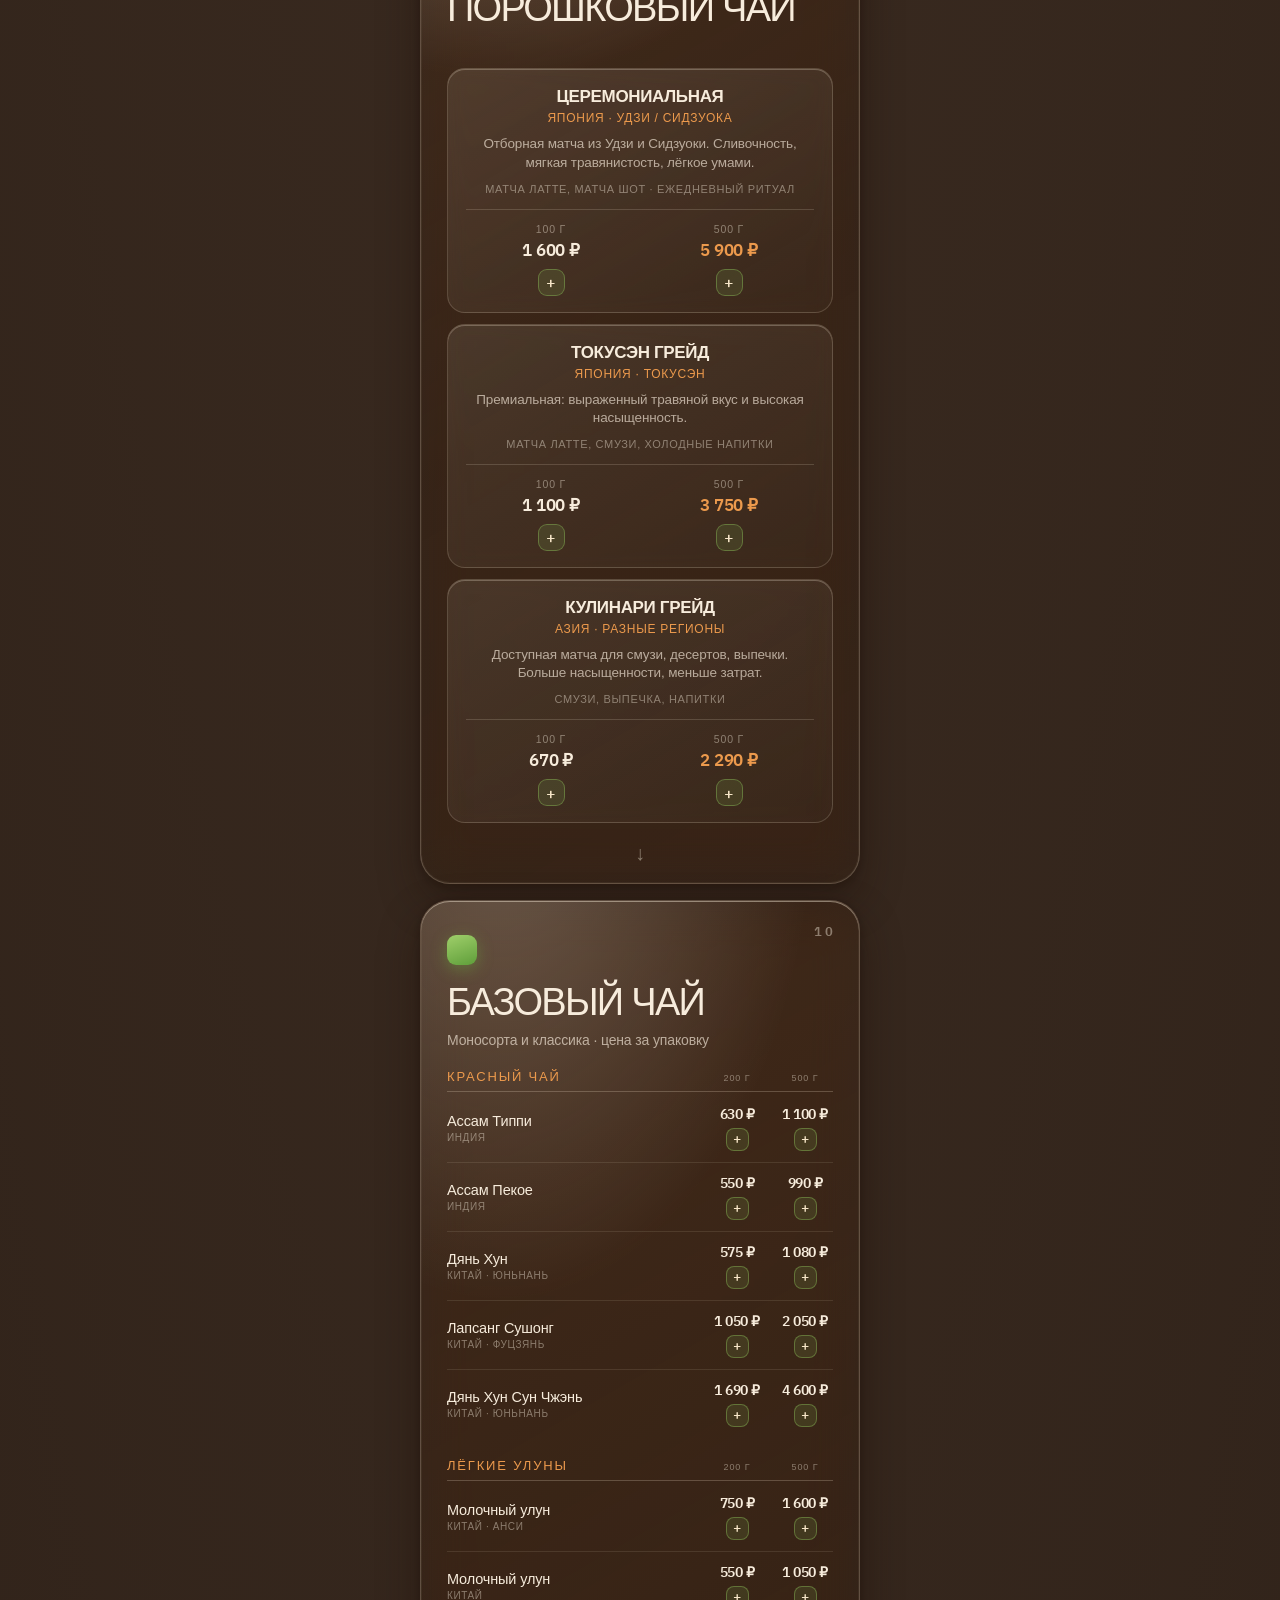
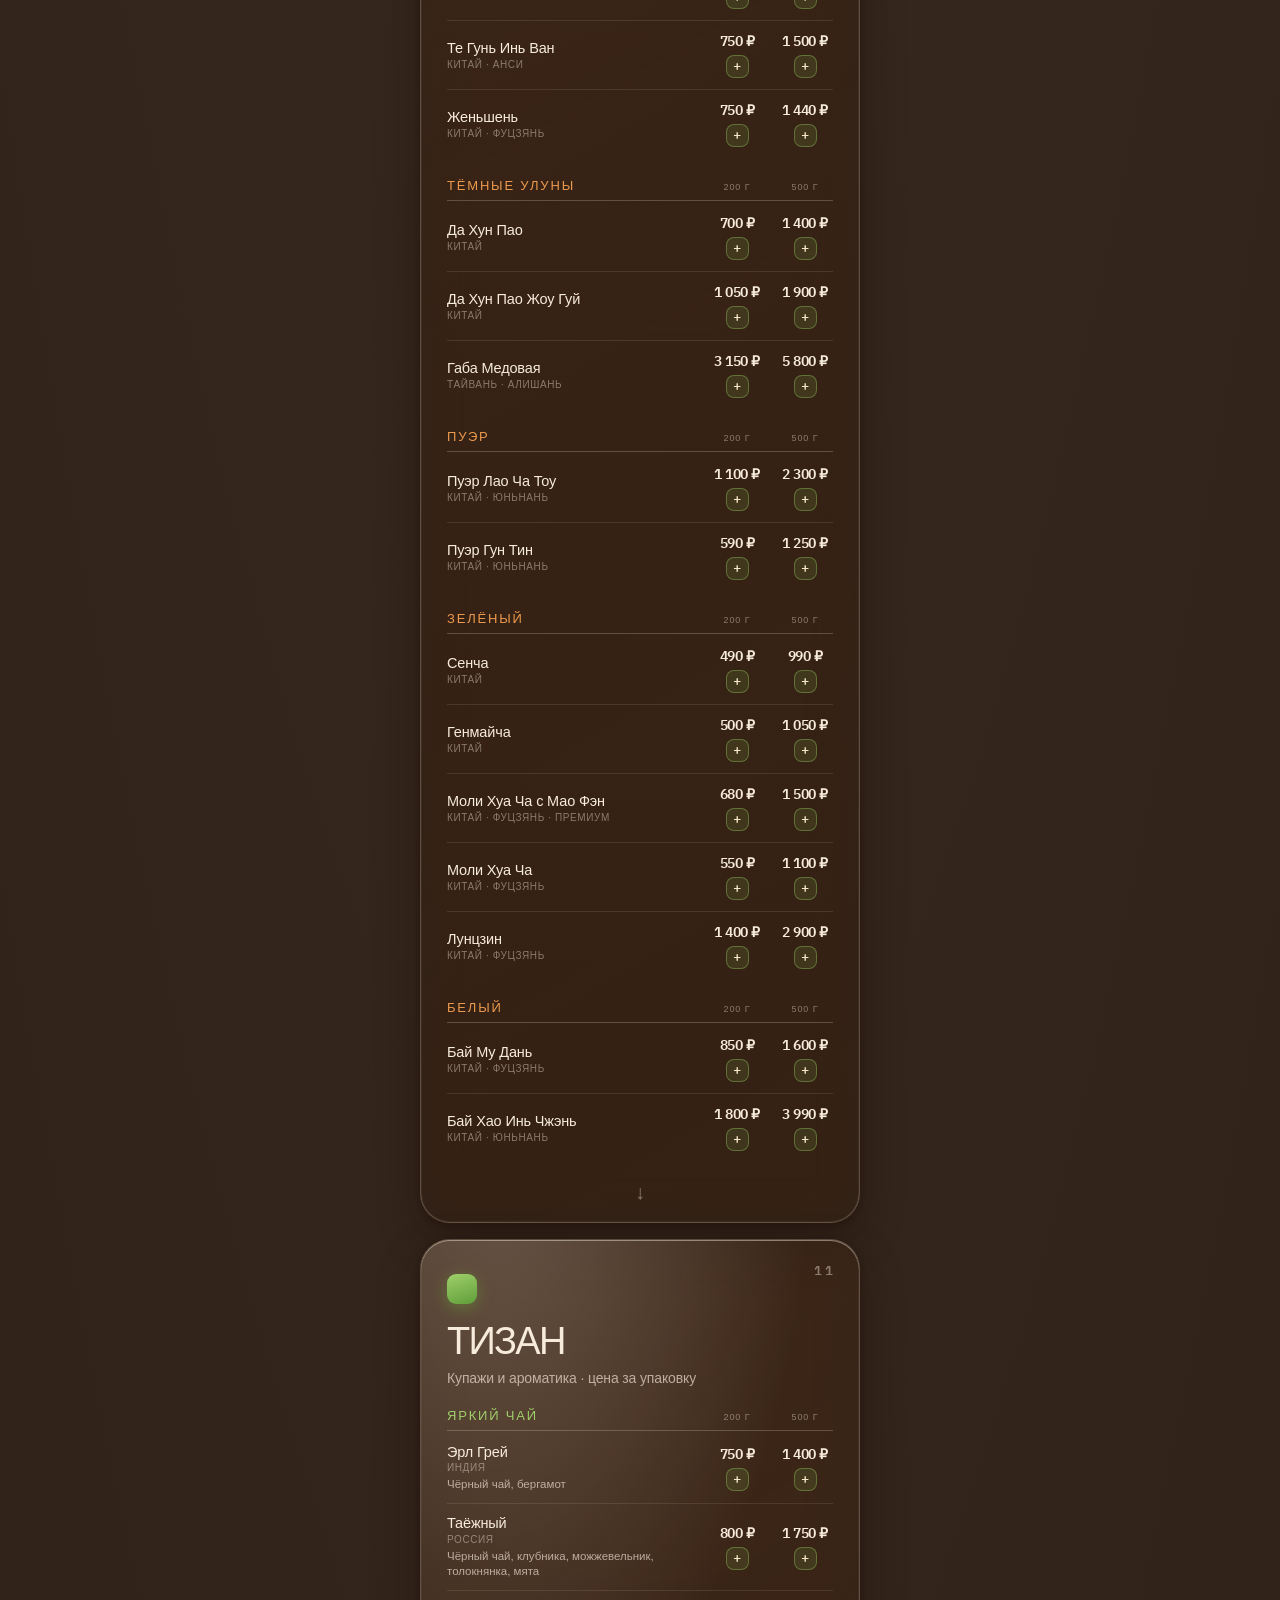
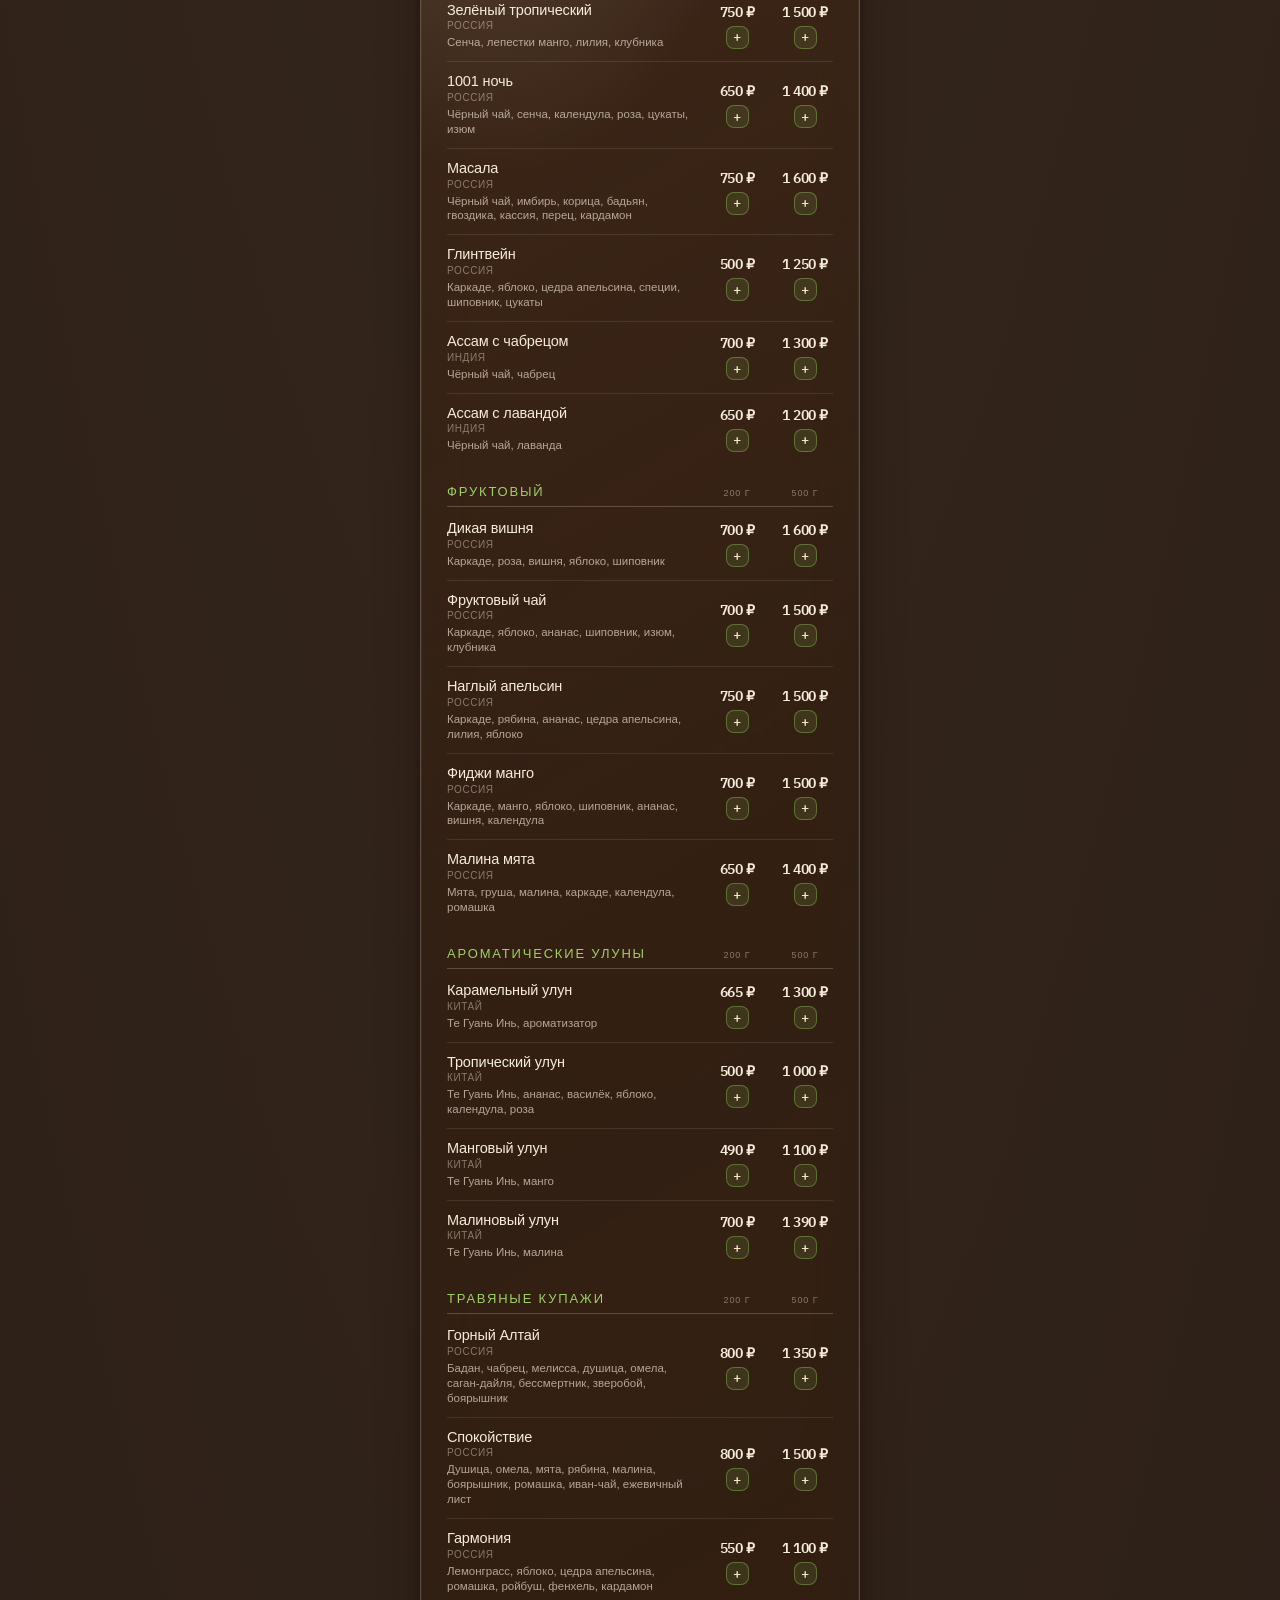
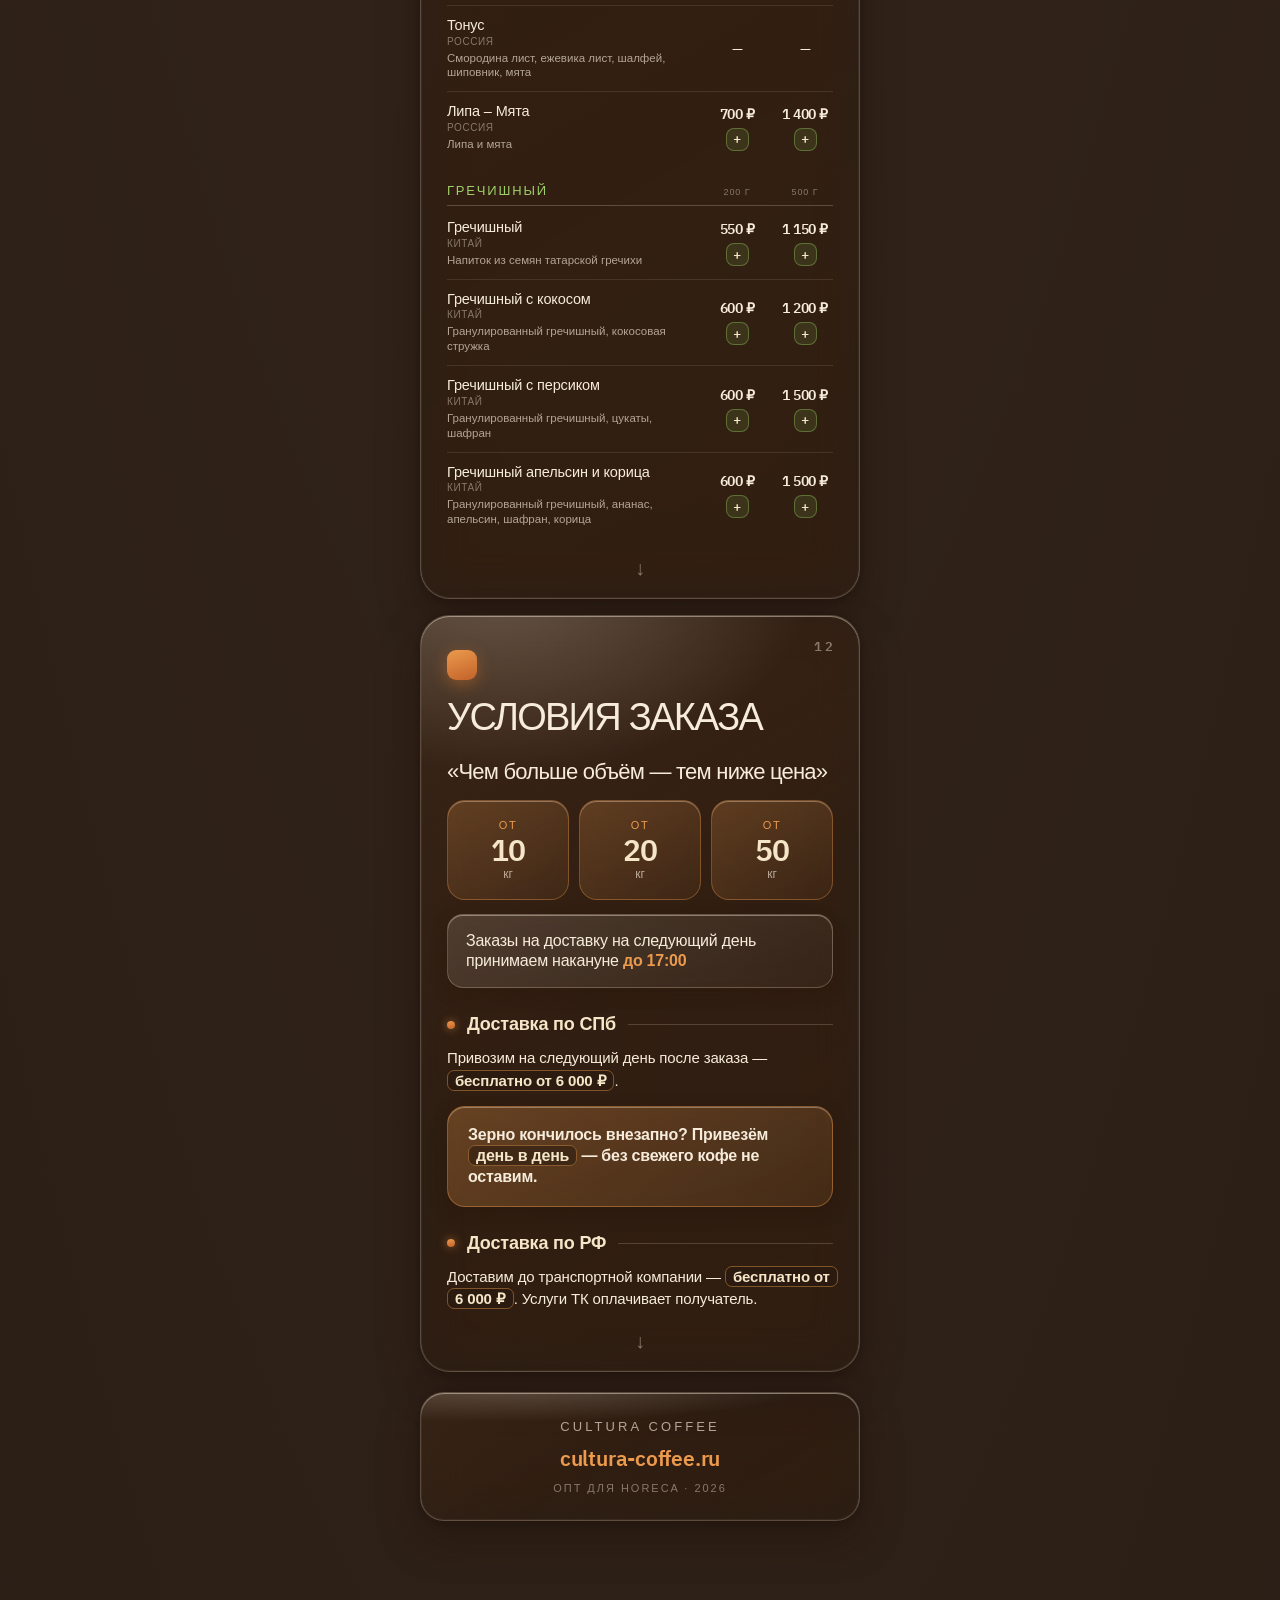
==== commit e6be1927: "«Блэк энд стронг»: ступени опта по учётной системе 1 700/1 530/1 440 -> 1 680/1 580/1 480 ₽.  Базова" ====
--- a/index.html
+++ b/index.html
@@ -966,9 +966,9 @@
           <div class="item__taste">горький шоколад / орехи</div>
           <div class="item__proc"><span class="lbl">Состав</span><span class="val">бразилия арабика · уганда робуста</span></div>
           <div class="prices cols-3">
-            <div class="pcell is-buy" role="button" tabindex="0" data-sku="blek-end-strong" data-name="Блэк энд стронг" data-unit="кг" data-price="1700" data-kg="1" data-accent="coffee" data-tiers="1700,1530,1440" data-tier="0"><div class="pcell__cap">1–19 кг</div><div class="pcell__opt">1 700 ₽</div></div>
-            <div class="pcell is-buy" role="button" tabindex="0" data-sku="blek-end-strong" data-name="Блэк энд стронг" data-unit="кг" data-price="1700" data-kg="1" data-accent="coffee" data-tiers="1700,1530,1440" data-tier="1"><div class="pcell__cap">20–49 кг</div><div class="pcell__opt">1 530 ₽</div></div>
-            <div class="pcell pcell--best is-buy" role="button" tabindex="0" data-sku="blek-end-strong" data-name="Блэк энд стронг" data-unit="кг" data-price="1700" data-kg="1" data-accent="coffee" data-tiers="1700,1530,1440" data-tier="2"><div class="pcell__cap">от 50 кг</div><div class="pcell__opt">1 440 ₽</div></div>
+            <div class="pcell is-buy" role="button" tabindex="0" data-sku="blek-end-strong" data-name="Блэк энд стронг" data-unit="кг" data-price="1680" data-kg="1" data-accent="coffee" data-tiers="1680,1580,1480" data-tier="0"><div class="pcell__cap">1–19 кг</div><div class="pcell__opt">1 680 ₽</div></div>
+            <div class="pcell is-buy" role="button" tabindex="0" data-sku="blek-end-strong" data-name="Блэк энд стронг" data-unit="кг" data-price="1680" data-kg="1" data-accent="coffee" data-tiers="1680,1580,1480" data-tier="1"><div class="pcell__cap">20–49 кг</div><div class="pcell__opt">1 580 ₽</div></div>
+            <div class="pcell pcell--best is-buy" role="button" tabindex="0" data-sku="blek-end-strong" data-name="Блэк энд стронг" data-unit="кг" data-price="1680" data-kg="1" data-accent="coffee" data-tiers="1680,1580,1480" data-tier="2"><div class="pcell__cap">от 50 кг</div><div class="pcell__opt">1 480 ₽</div></div>
           </div><div class="buyctl buyctl--wide" data-ctl="blek-end-strong"><button class="buyctl__b buyctl__minus" type="button" tabindex="-1" aria-label="Убрать одну единицу">−</button><span class="buyctl__n">0</span><button class="buyctl__b buyctl__plus" type="button" aria-label="Добавить в заказ">+</button></div>
         </div>
 
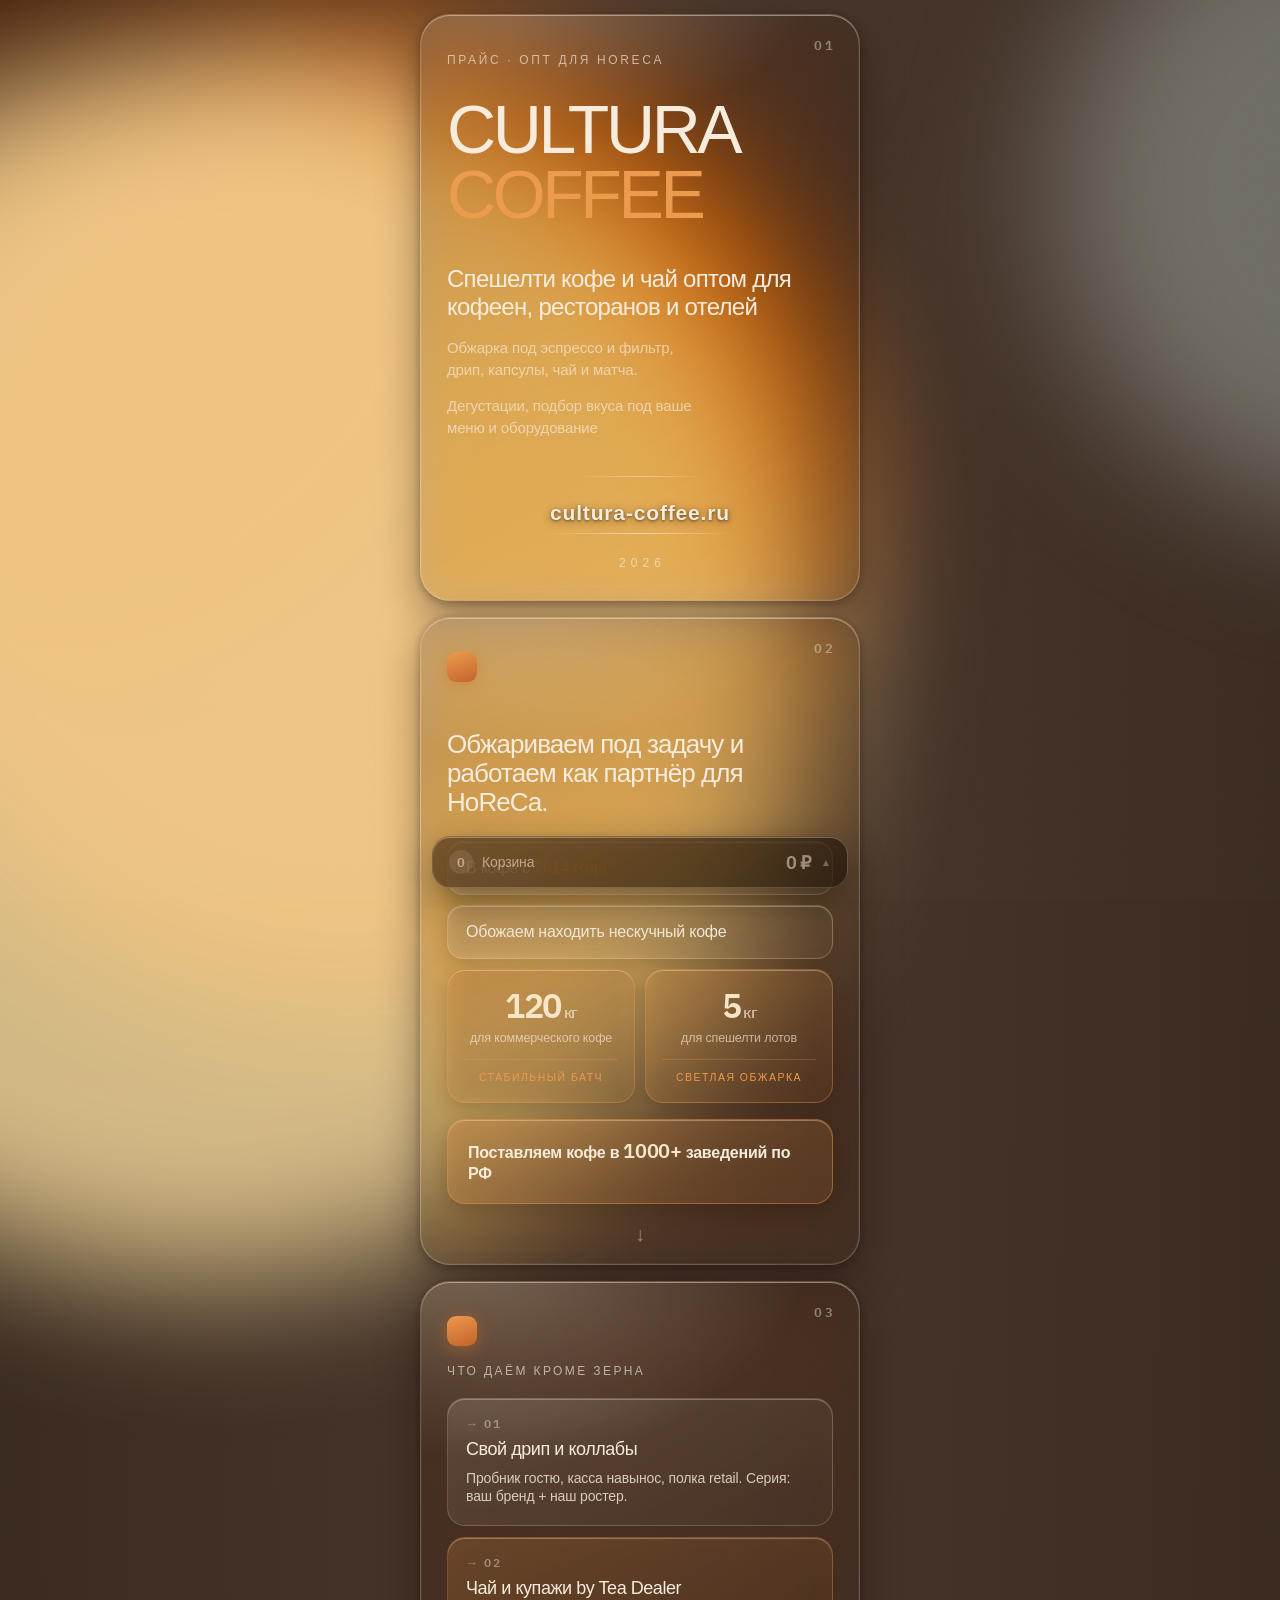
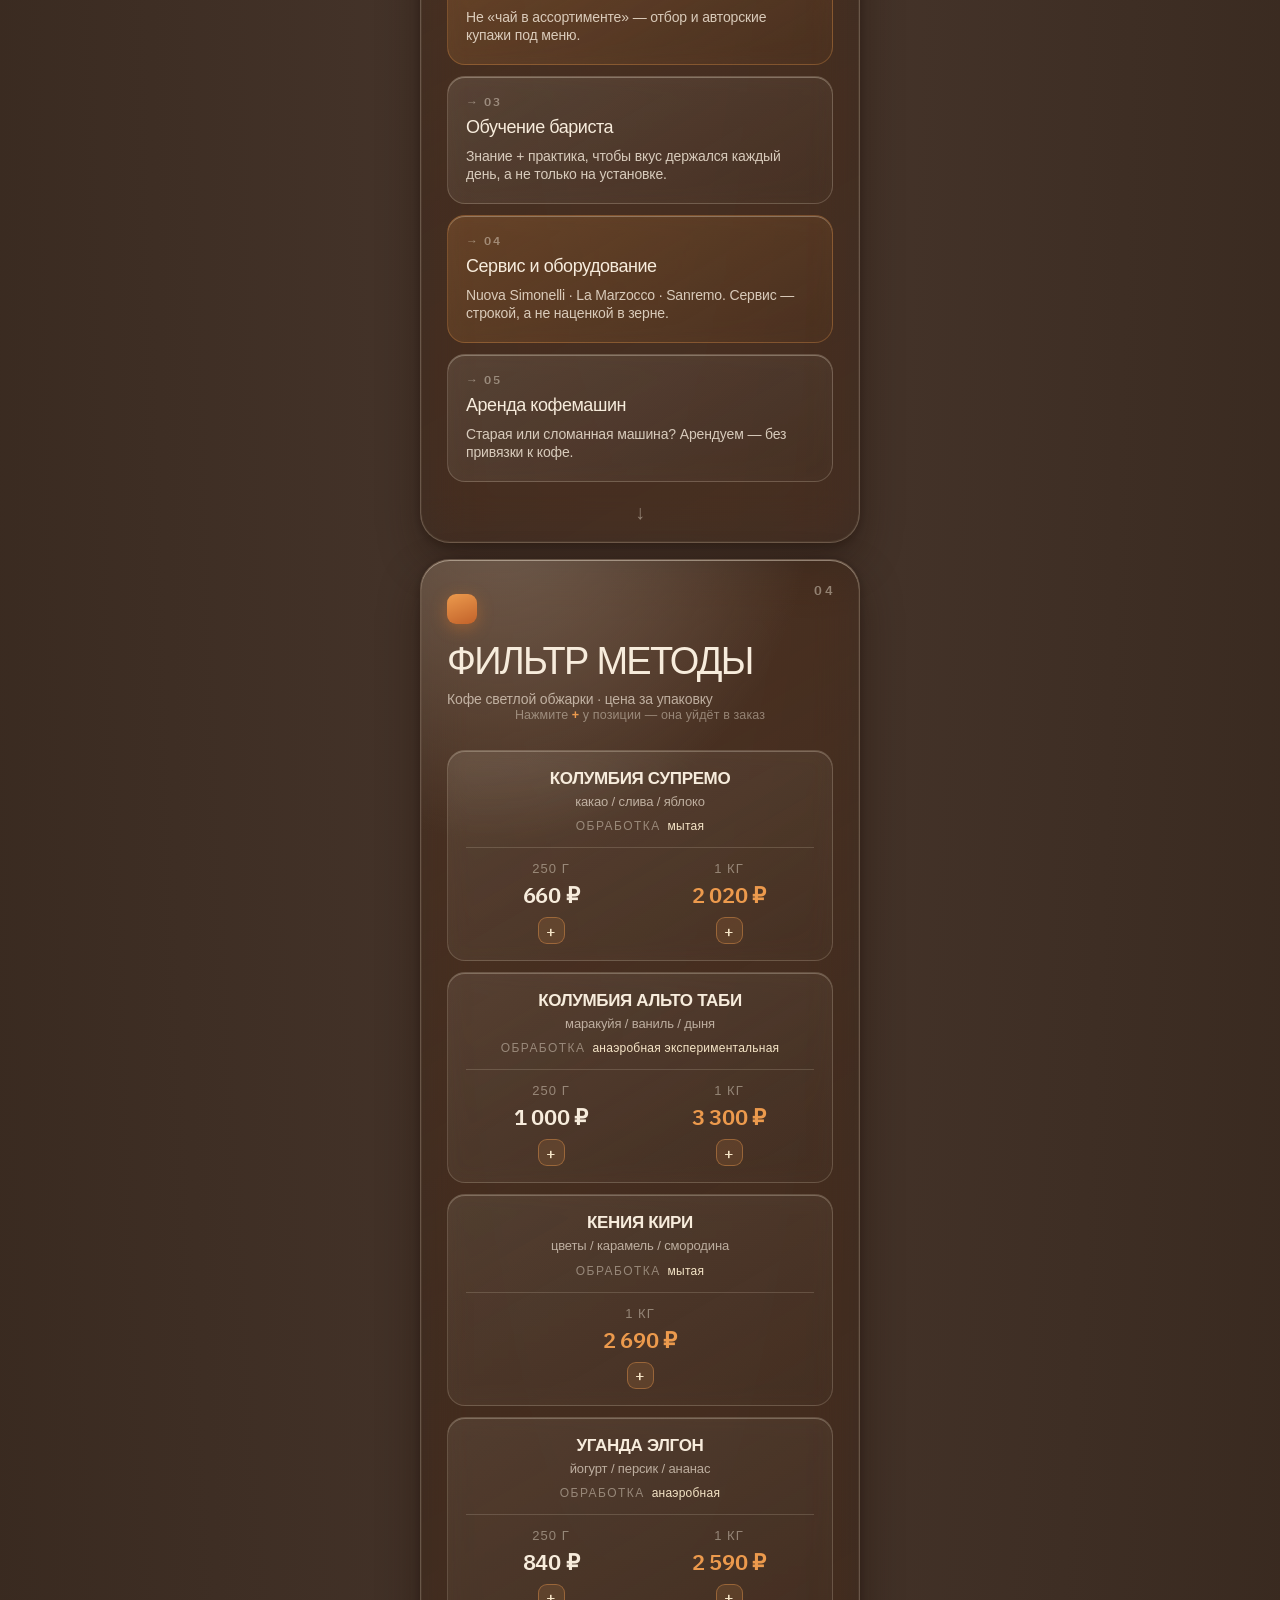
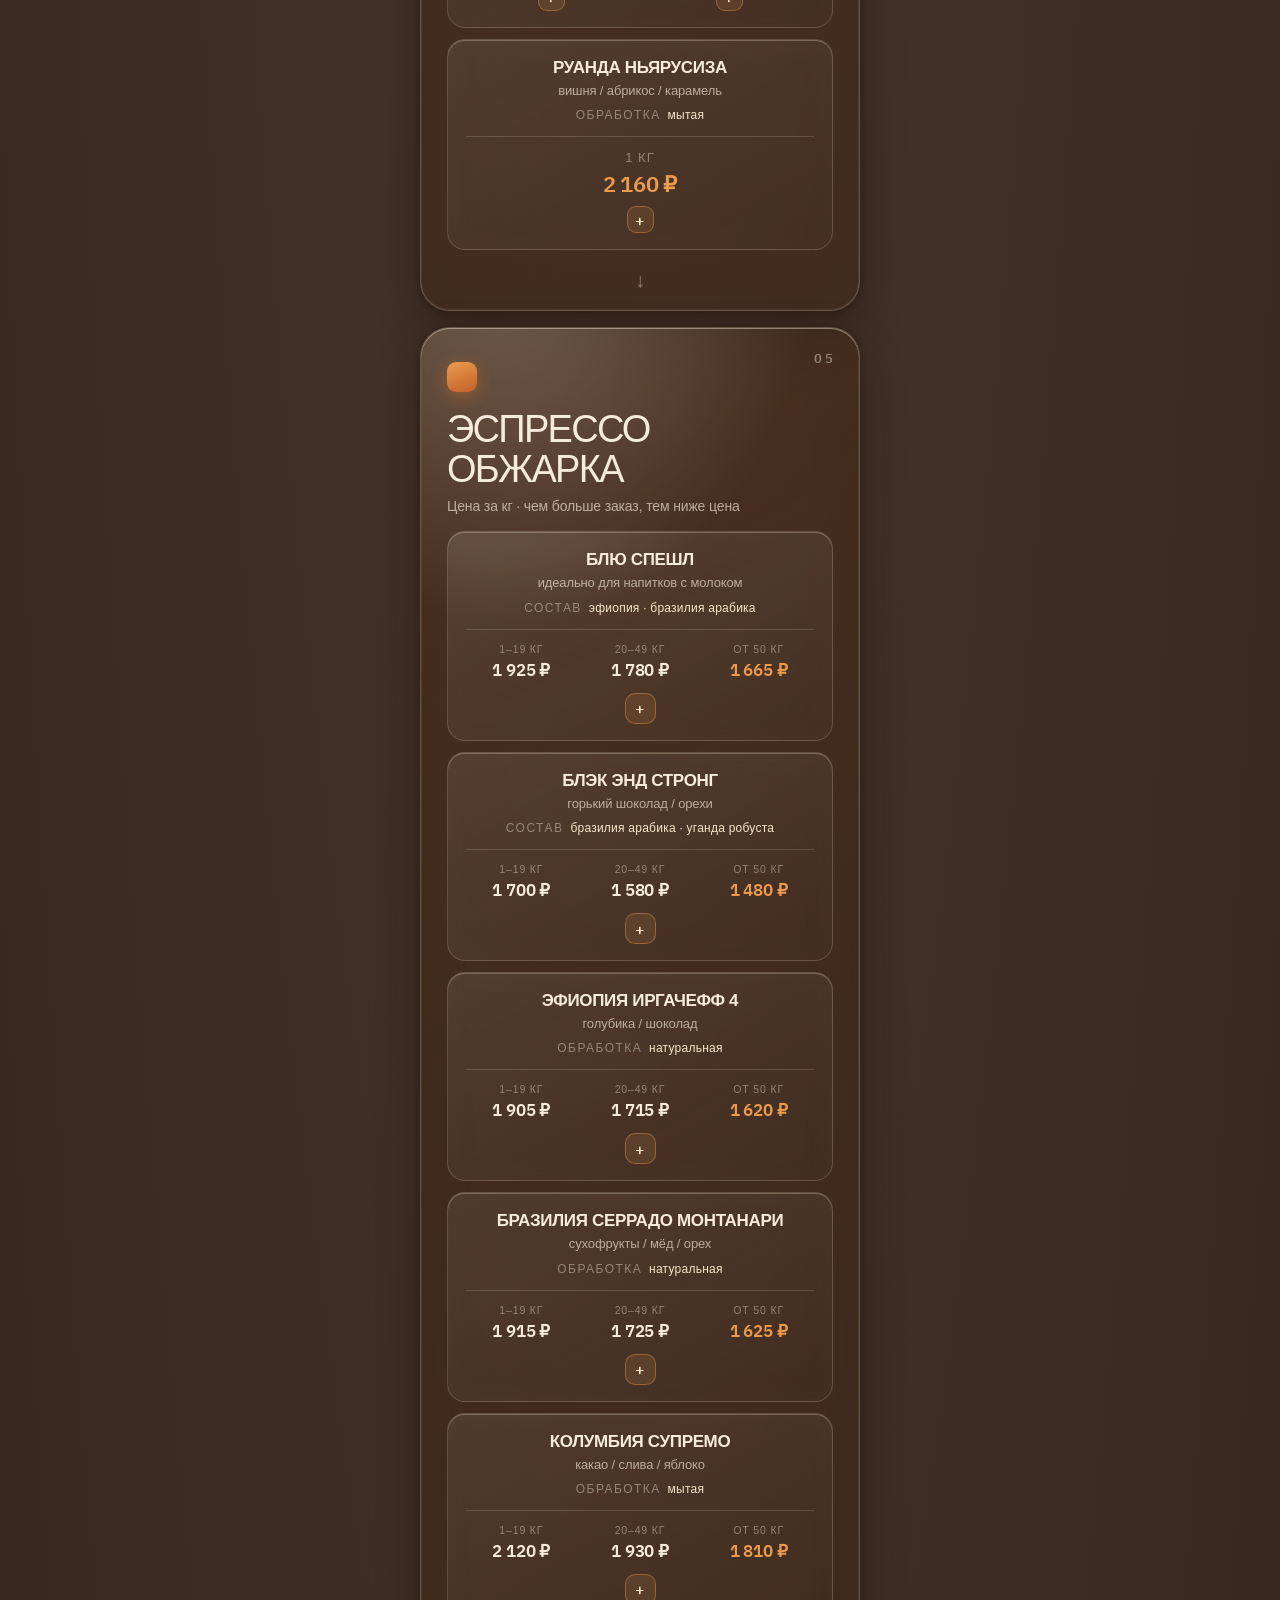
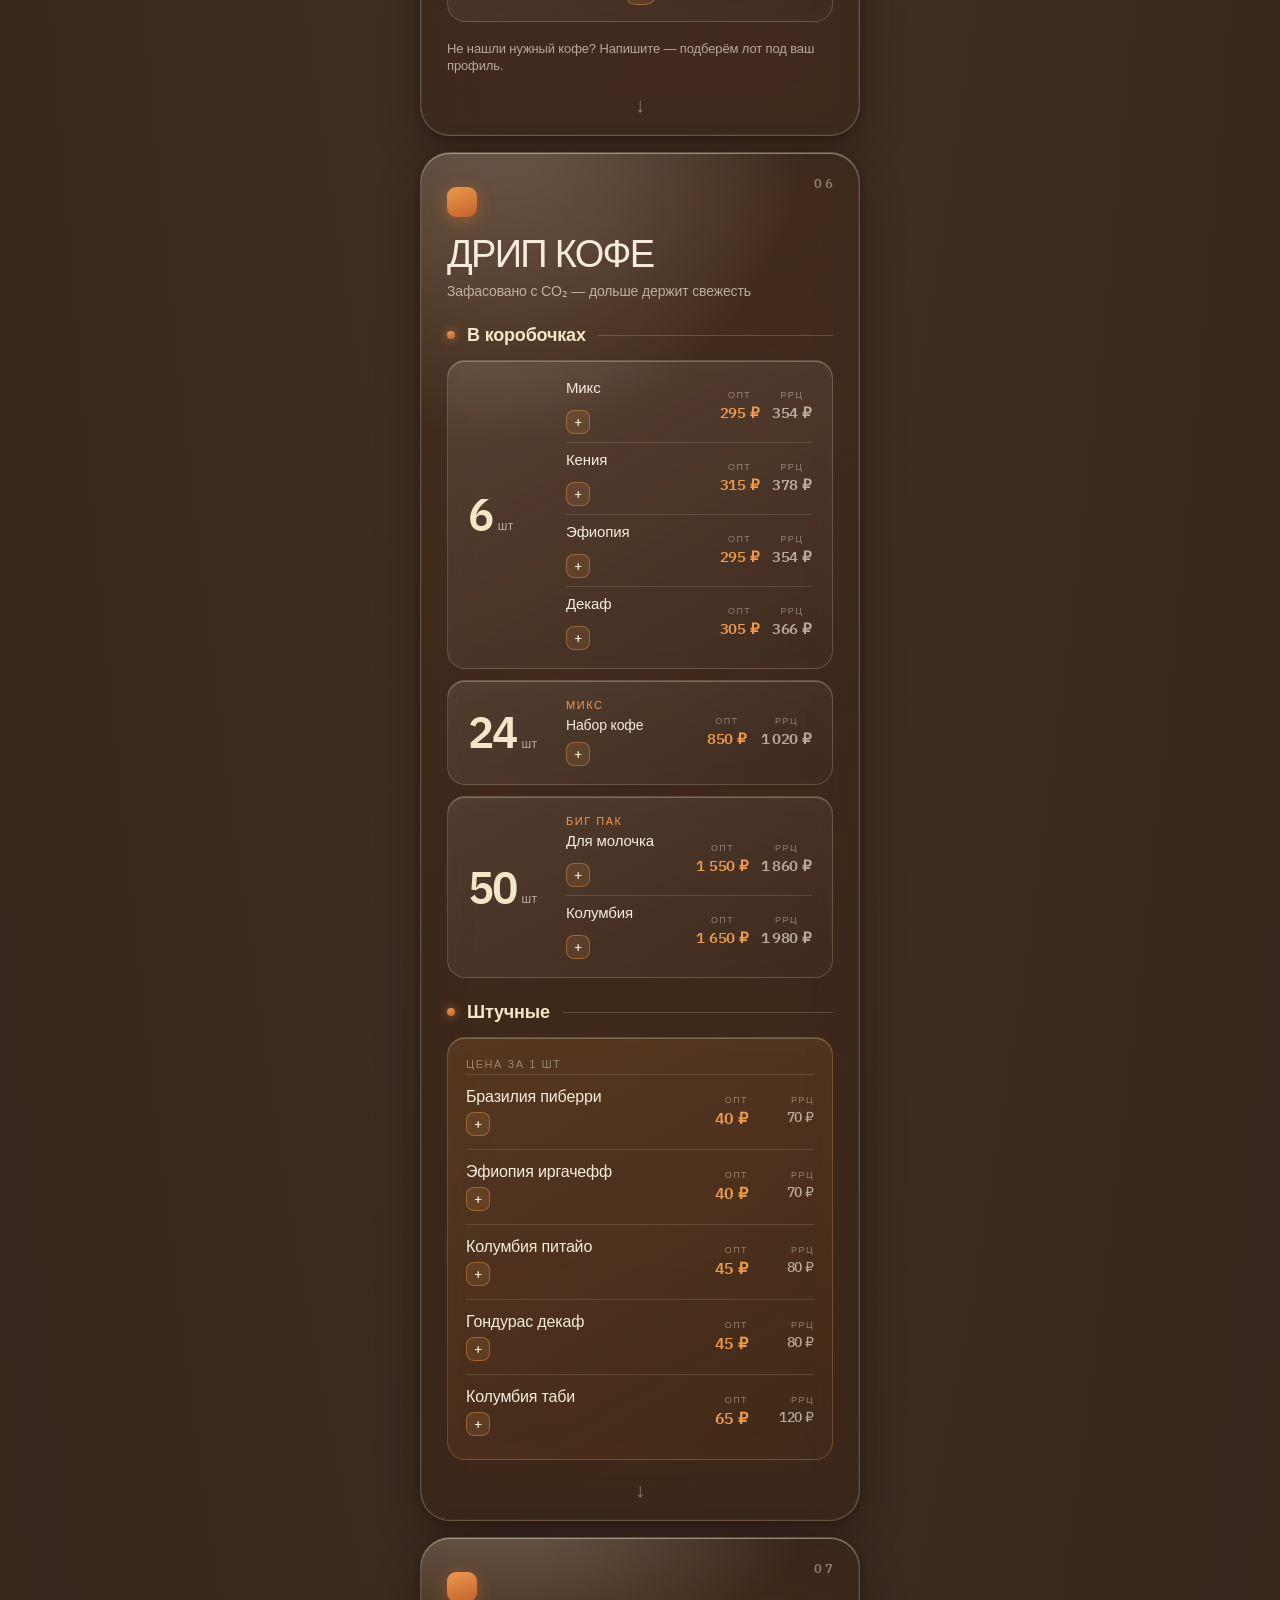
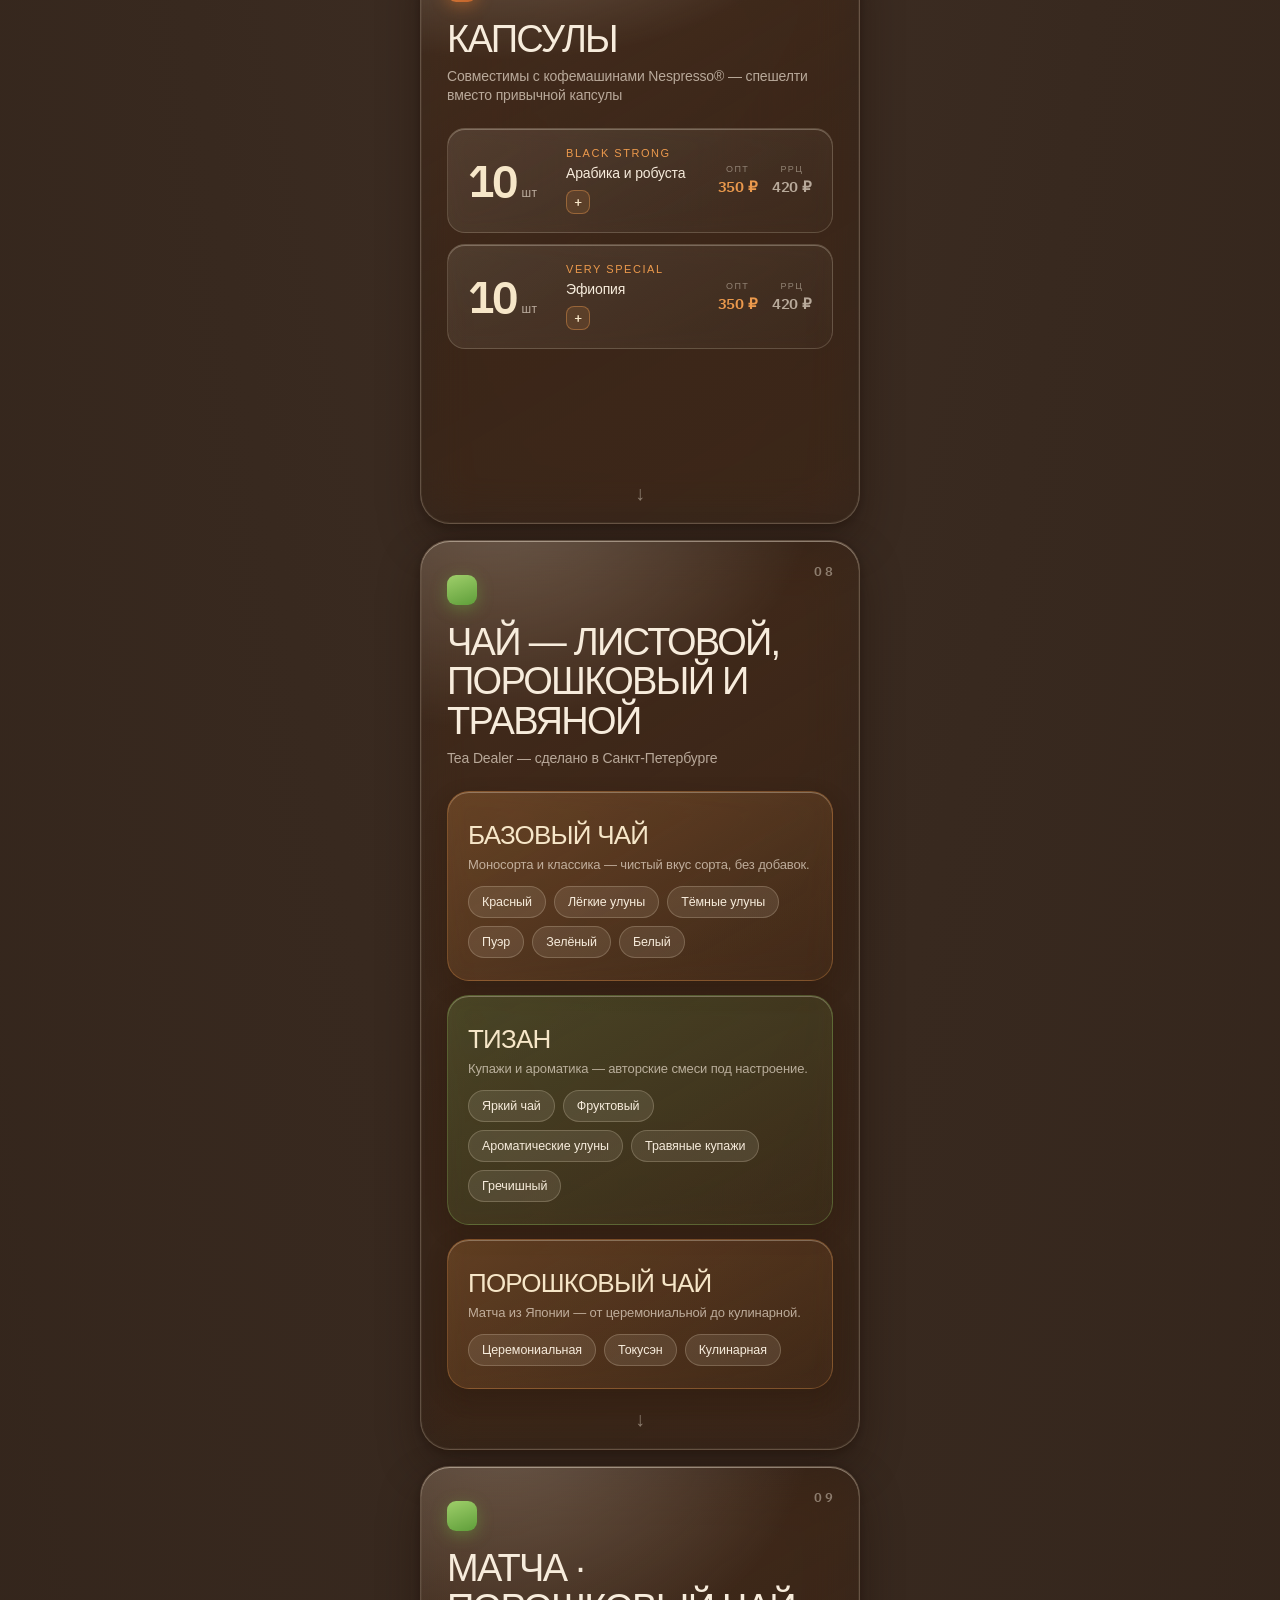
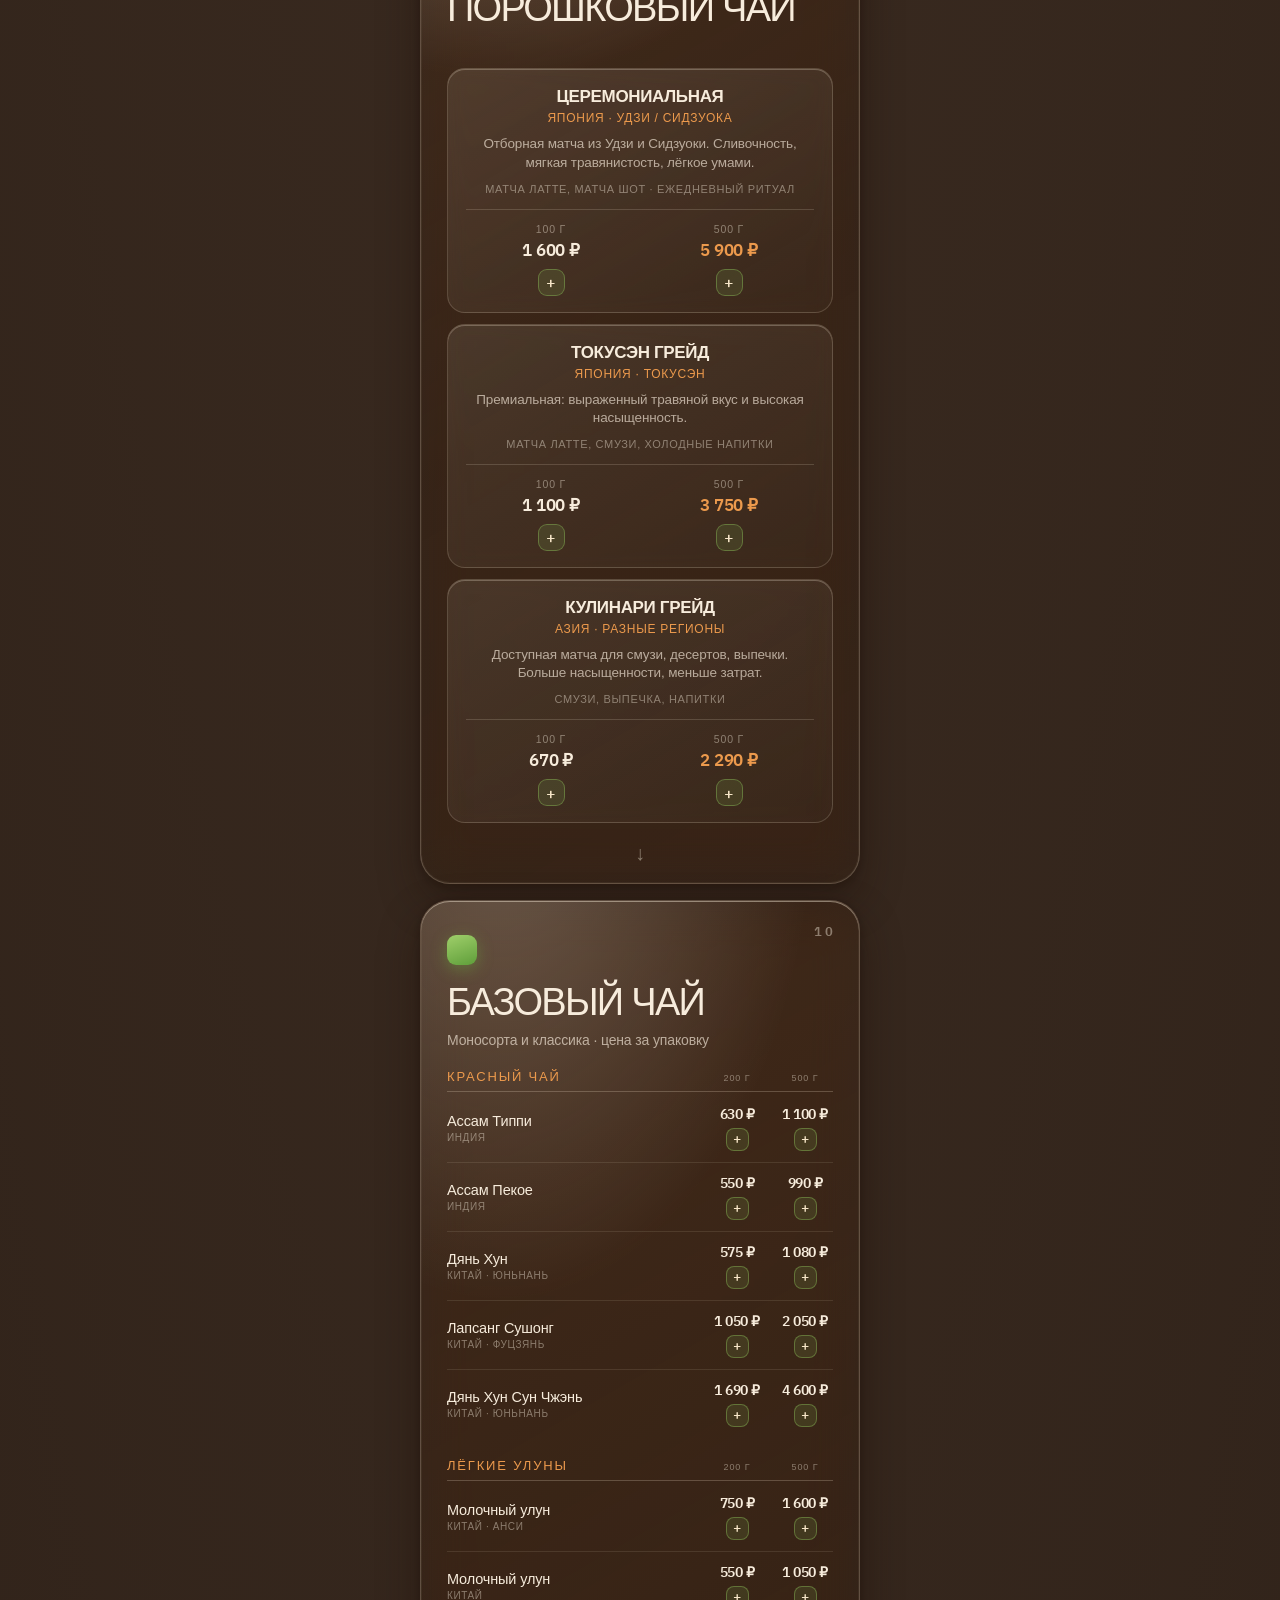
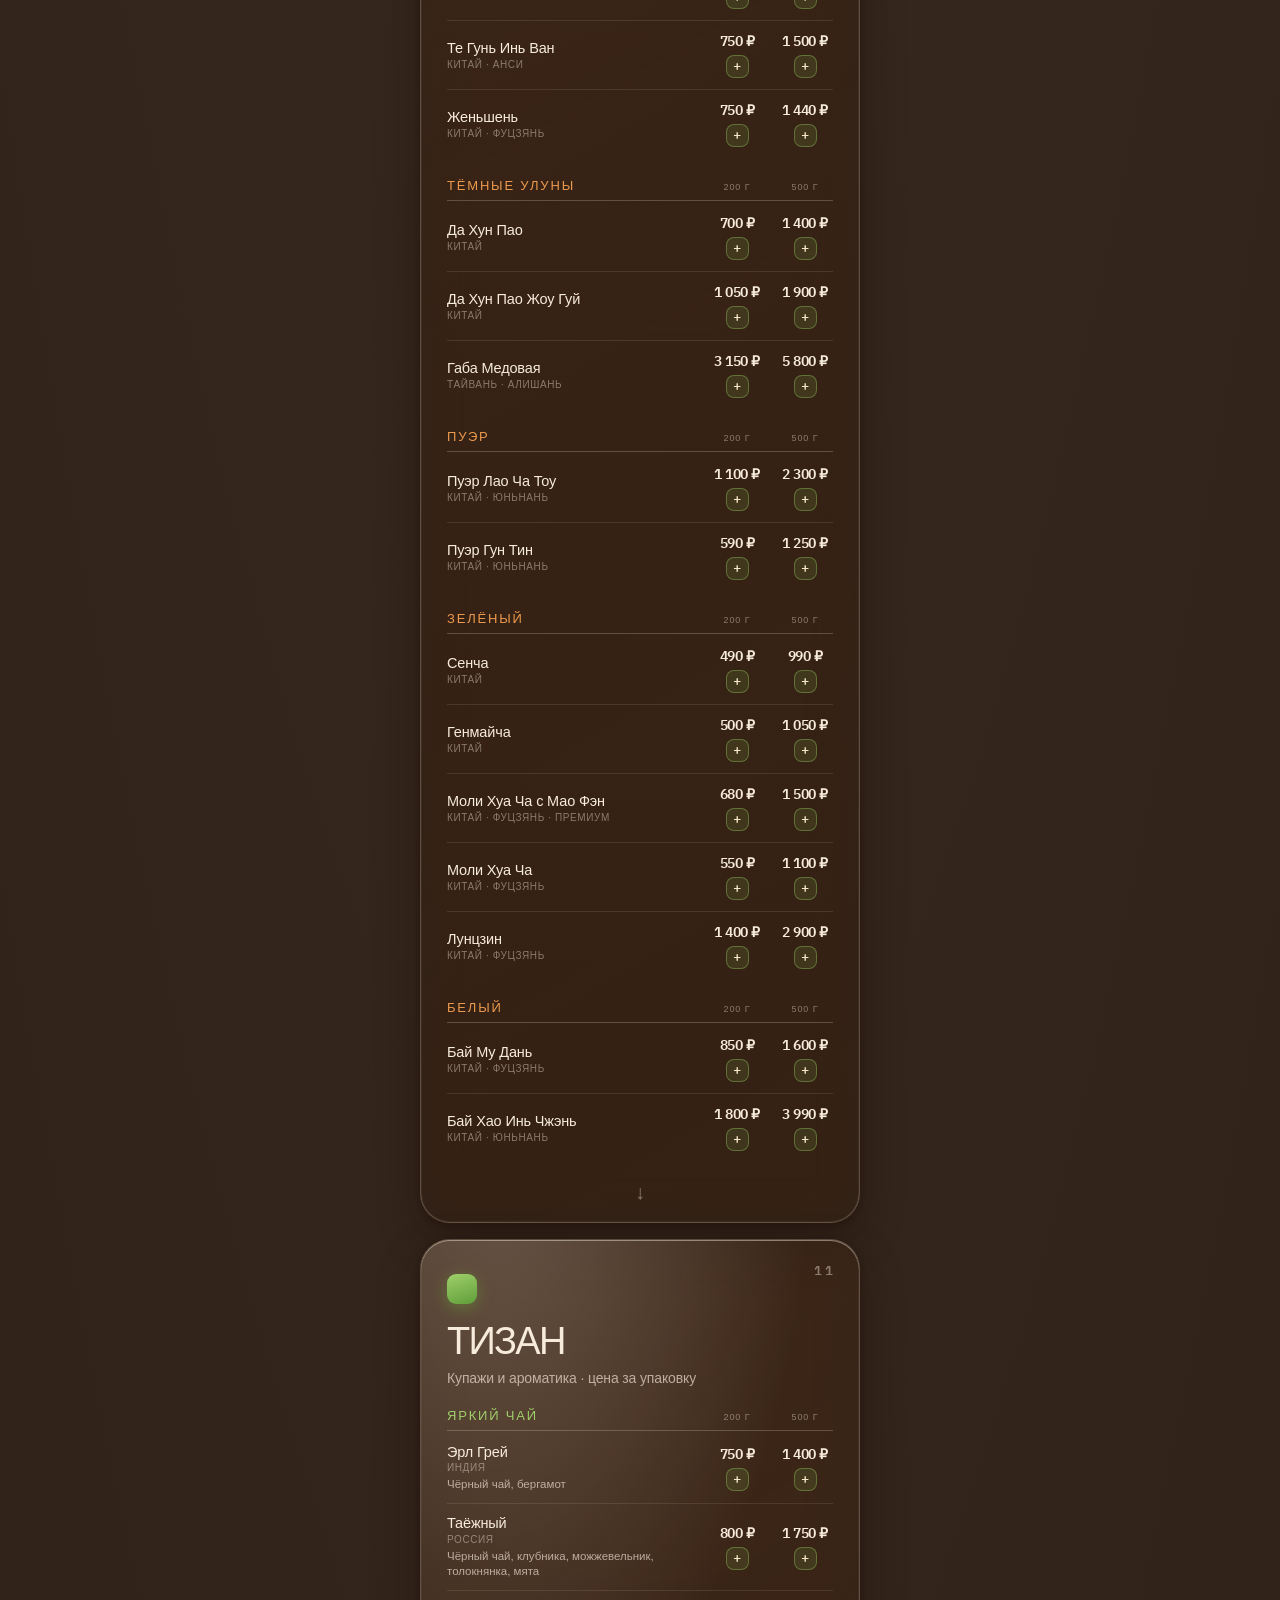
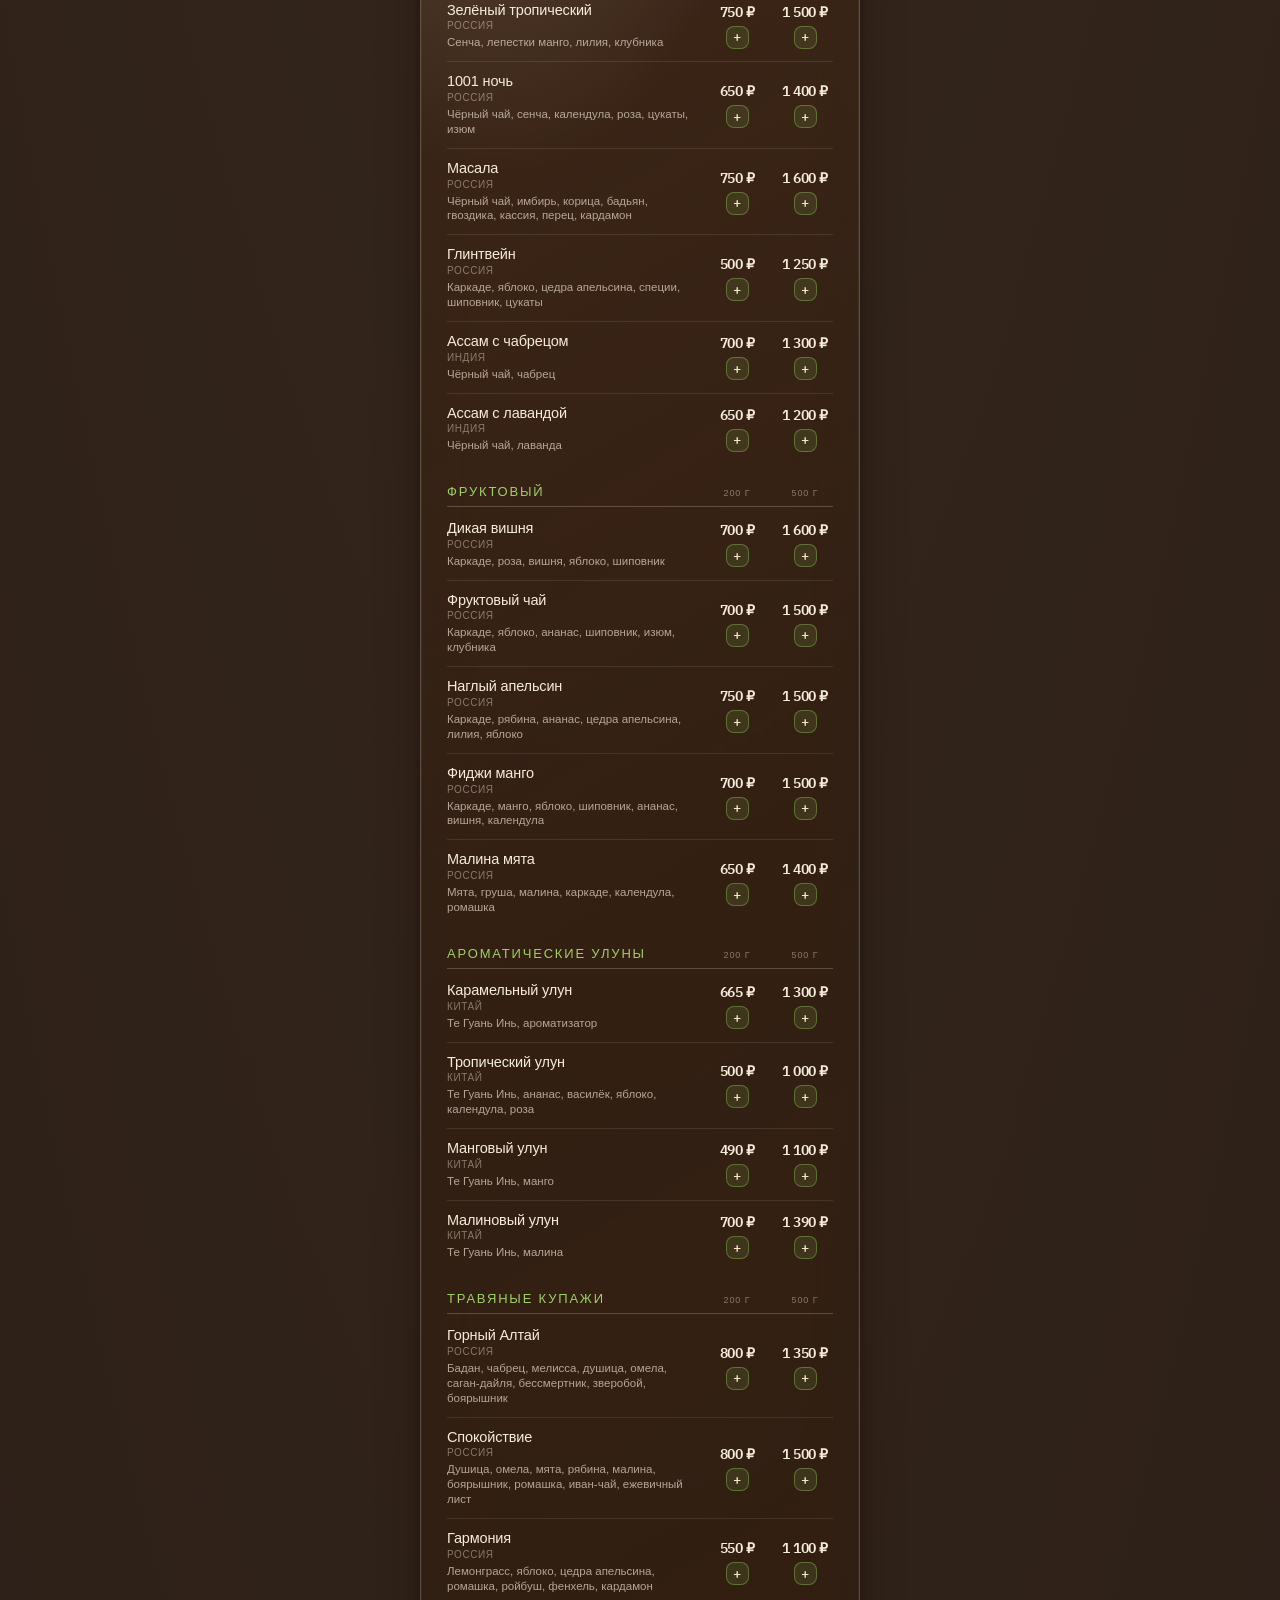
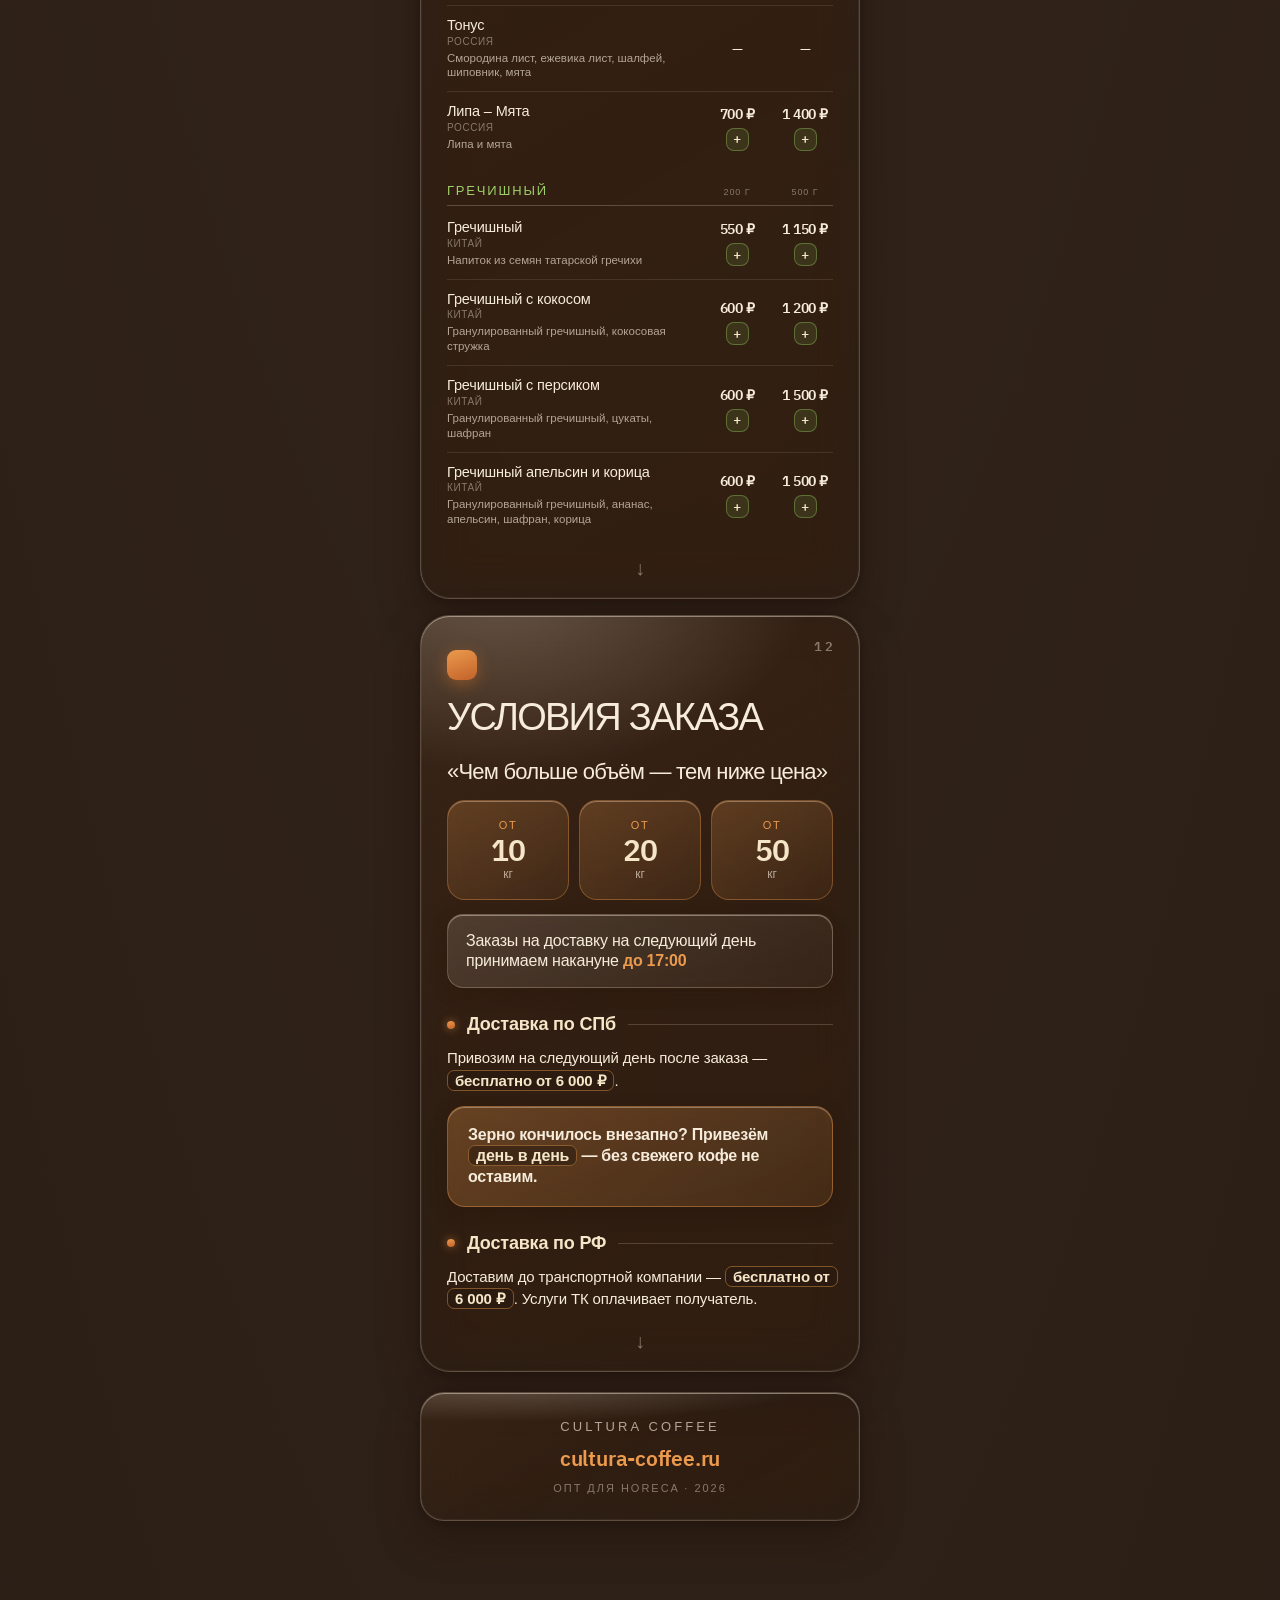
==== commit f1875ae5: "«Блэк энд стронг»: базовая ступень остаётся 1 700 ₽ В учётке по базовой было 1 680 ₽, но решено оста" ====
--- a/index.html
+++ b/index.html
@@ -966,9 +966,9 @@
           <div class="item__taste">горький шоколад / орехи</div>
           <div class="item__proc"><span class="lbl">Состав</span><span class="val">бразилия арабика · уганда робуста</span></div>
           <div class="prices cols-3">
-            <div class="pcell is-buy" role="button" tabindex="0" data-sku="blek-end-strong" data-name="Блэк энд стронг" data-unit="кг" data-price="1680" data-kg="1" data-accent="coffee" data-tiers="1680,1580,1480" data-tier="0"><div class="pcell__cap">1–19 кг</div><div class="pcell__opt">1 680 ₽</div></div>
-            <div class="pcell is-buy" role="button" tabindex="0" data-sku="blek-end-strong" data-name="Блэк энд стронг" data-unit="кг" data-price="1680" data-kg="1" data-accent="coffee" data-tiers="1680,1580,1480" data-tier="1"><div class="pcell__cap">20–49 кг</div><div class="pcell__opt">1 580 ₽</div></div>
-            <div class="pcell pcell--best is-buy" role="button" tabindex="0" data-sku="blek-end-strong" data-name="Блэк энд стронг" data-unit="кг" data-price="1680" data-kg="1" data-accent="coffee" data-tiers="1680,1580,1480" data-tier="2"><div class="pcell__cap">от 50 кг</div><div class="pcell__opt">1 480 ₽</div></div>
+            <div class="pcell is-buy" role="button" tabindex="0" data-sku="blek-end-strong" data-name="Блэк энд стронг" data-unit="кг" data-price="1700" data-kg="1" data-accent="coffee" data-tiers="1700,1580,1480" data-tier="0"><div class="pcell__cap">1–19 кг</div><div class="pcell__opt">1 700 ₽</div></div>
+            <div class="pcell is-buy" role="button" tabindex="0" data-sku="blek-end-strong" data-name="Блэк энд стронг" data-unit="кг" data-price="1700" data-kg="1" data-accent="coffee" data-tiers="1700,1580,1480" data-tier="1"><div class="pcell__cap">20–49 кг</div><div class="pcell__opt">1 580 ₽</div></div>
+            <div class="pcell pcell--best is-buy" role="button" tabindex="0" data-sku="blek-end-strong" data-name="Блэк энд стронг" data-unit="кг" data-price="1700" data-kg="1" data-accent="coffee" data-tiers="1700,1580,1480" data-tier="2"><div class="pcell__cap">от 50 кг</div><div class="pcell__opt">1 480 ₽</div></div>
           </div><div class="buyctl buyctl--wide" data-ctl="blek-end-strong"><button class="buyctl__b buyctl__minus" type="button" tabindex="-1" aria-label="Убрать одну единицу">−</button><span class="buyctl__n">0</span><button class="buyctl__b buyctl__plus" type="button" aria-label="Добавить в заказ">+</button></div>
         </div>
 
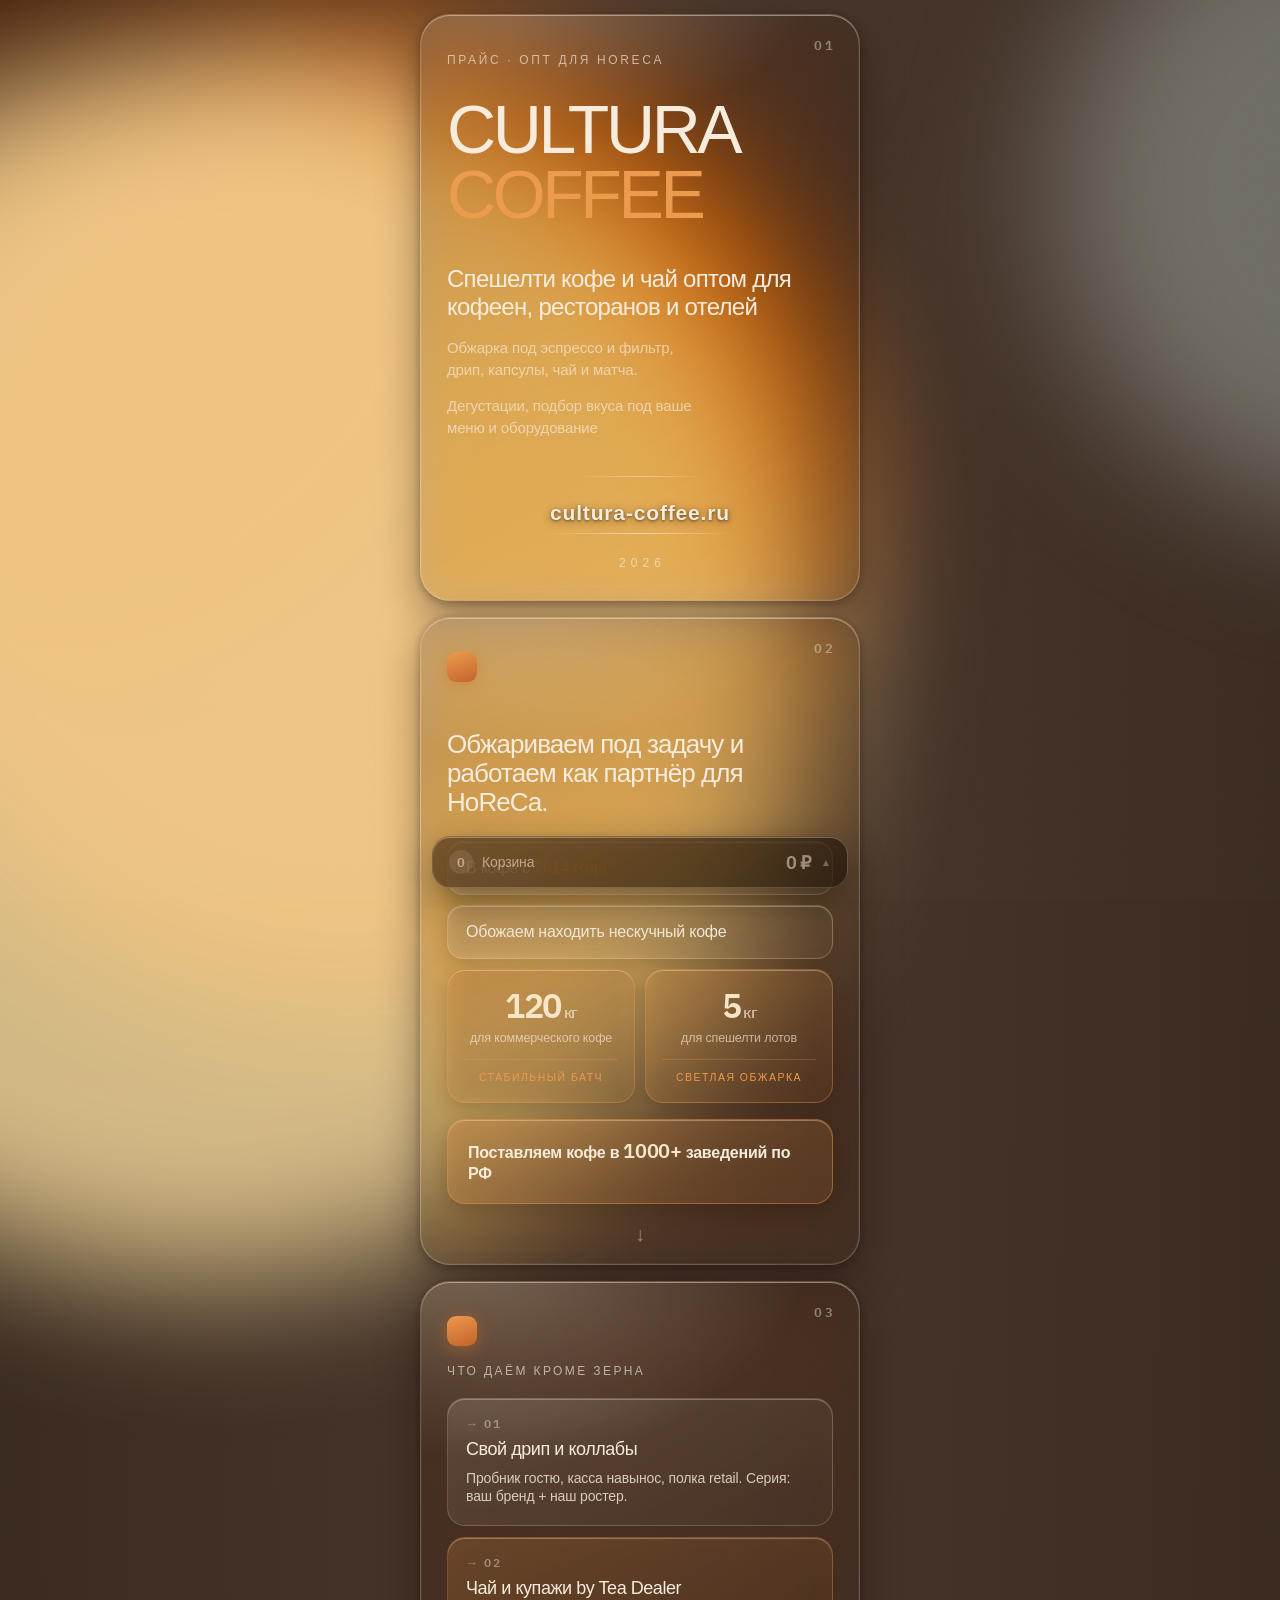
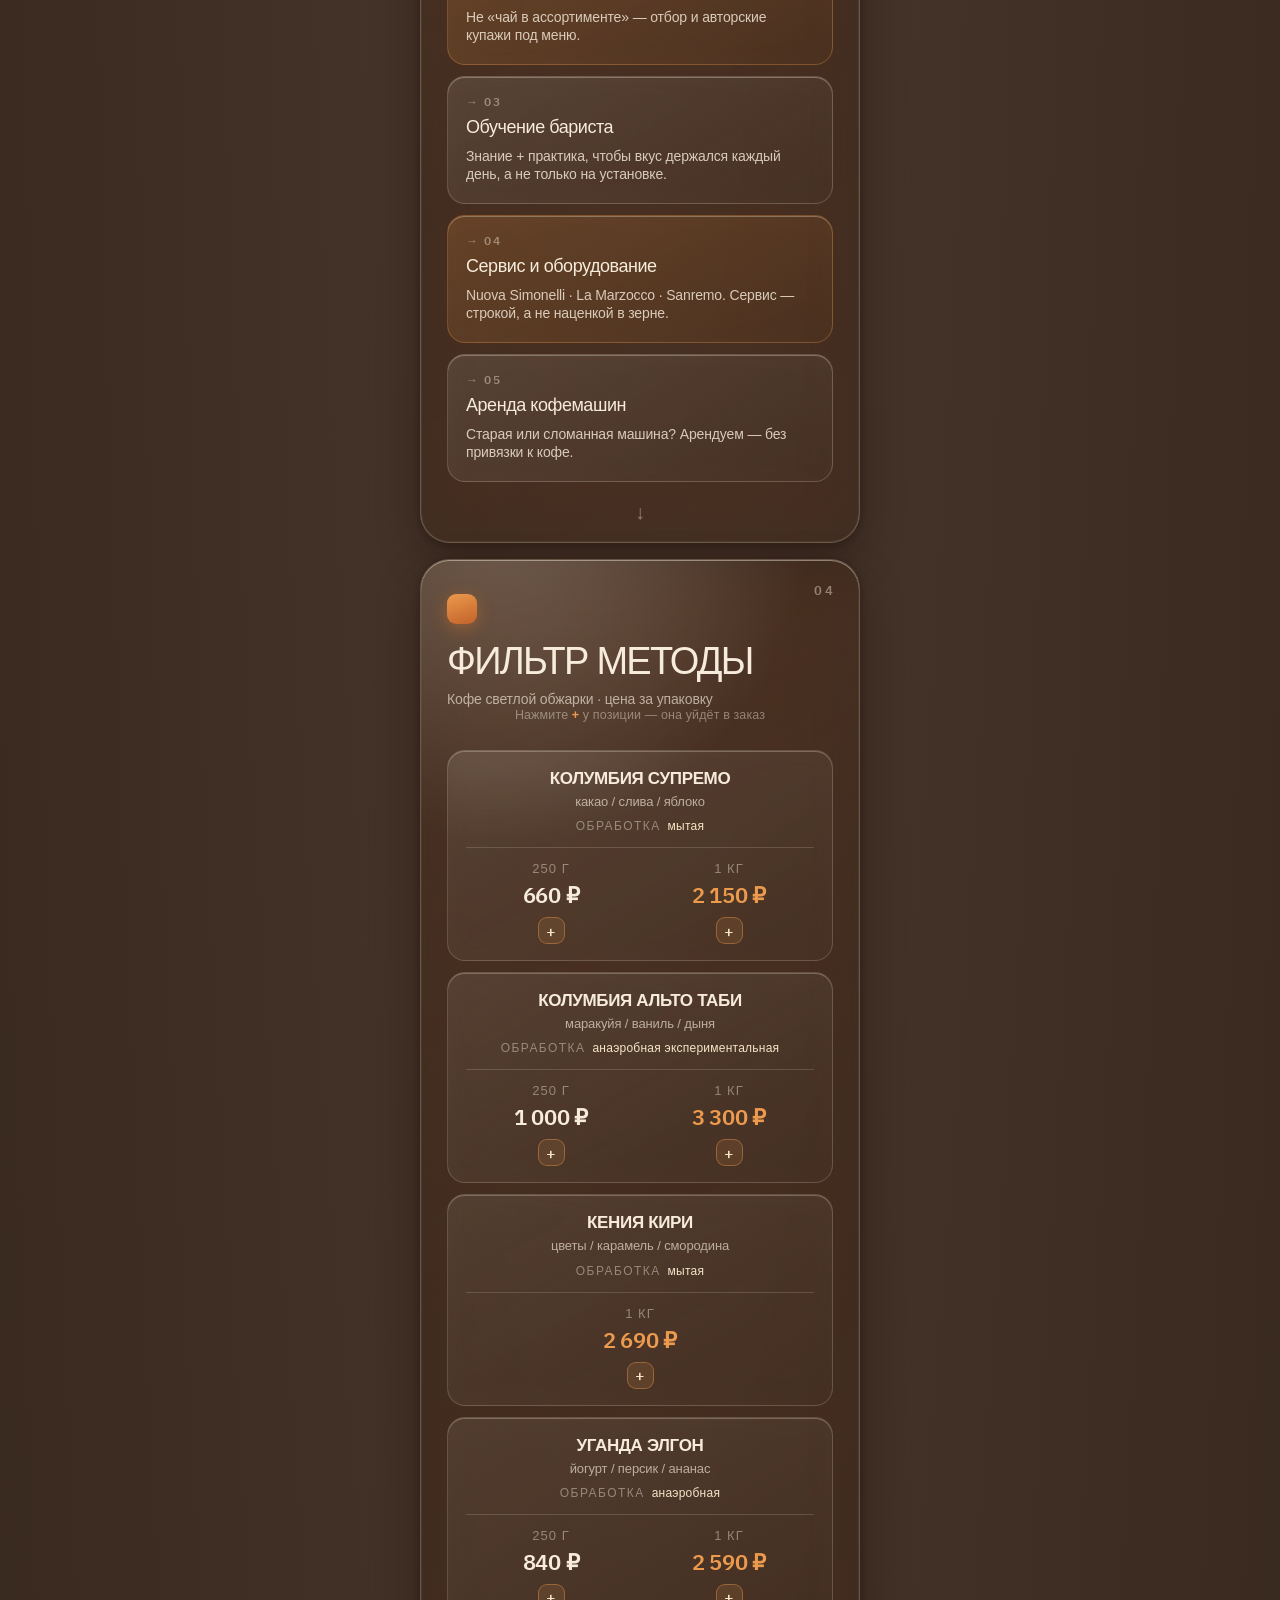
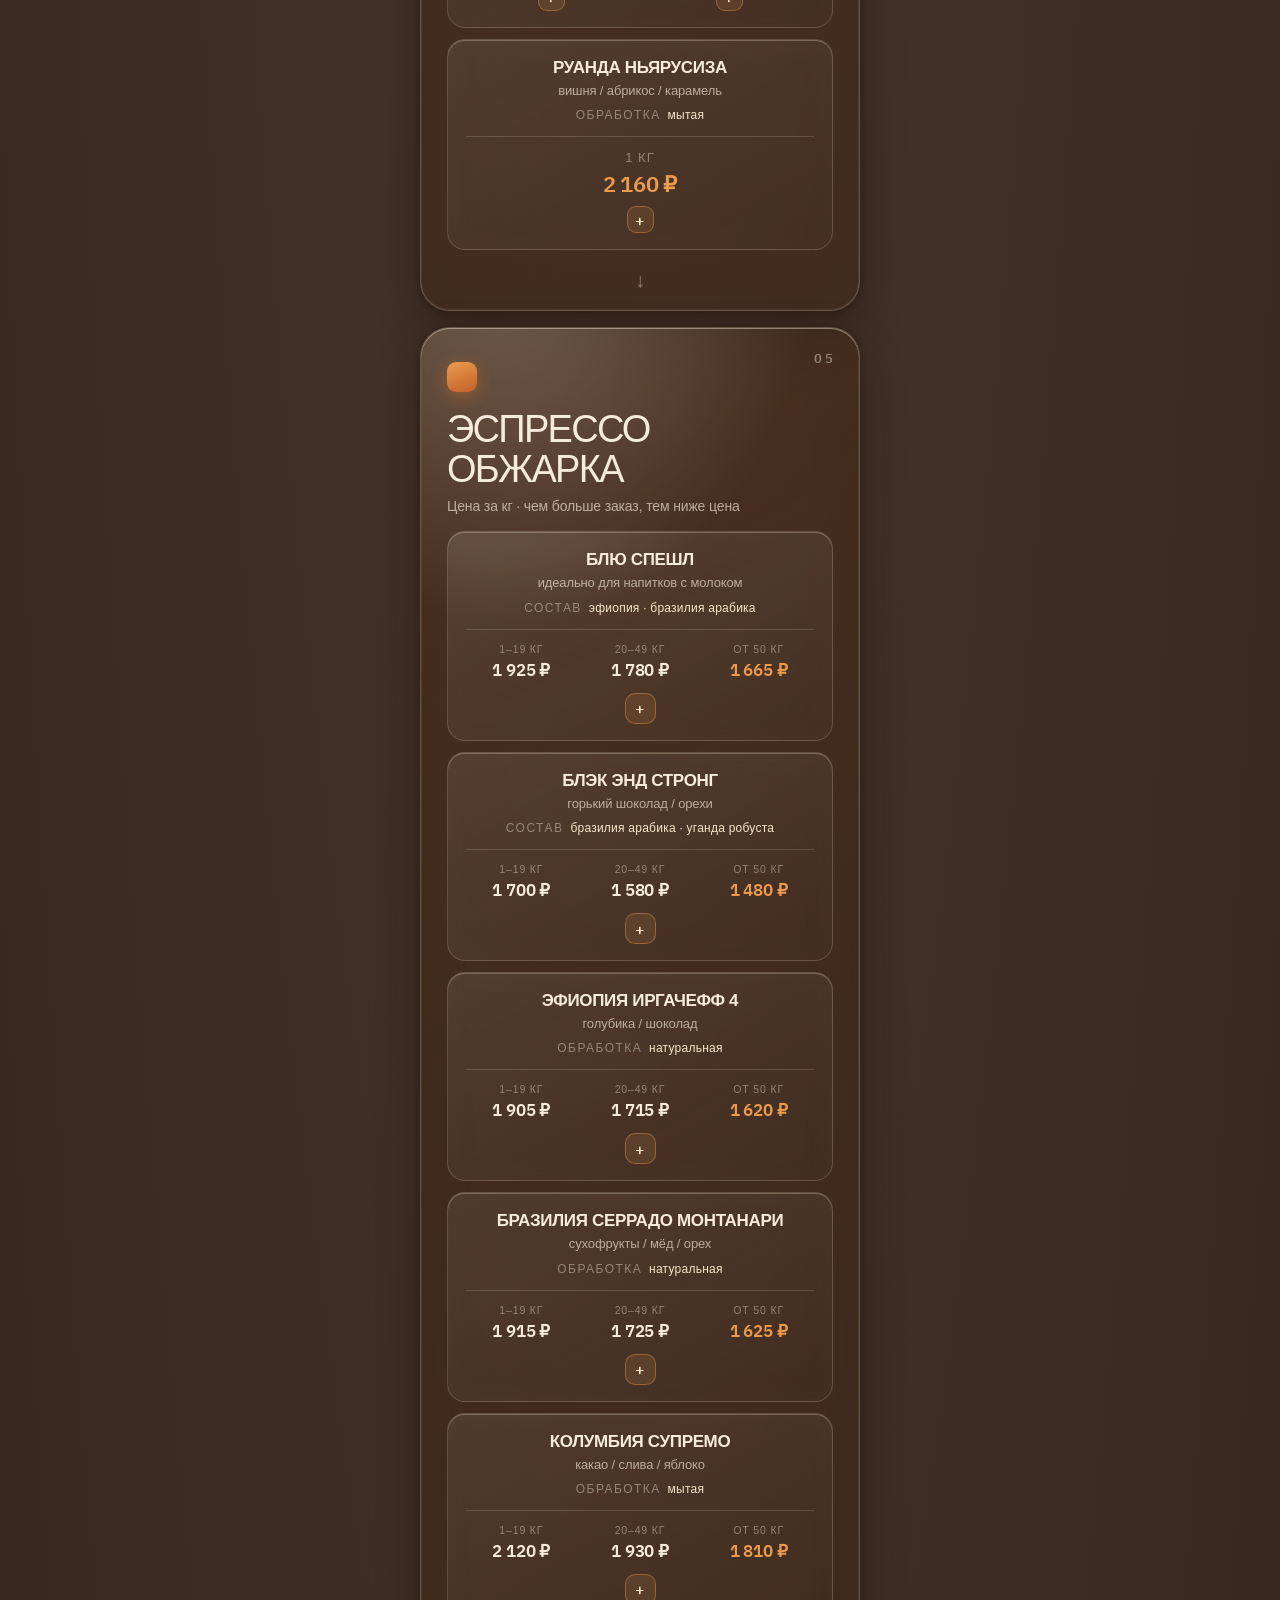
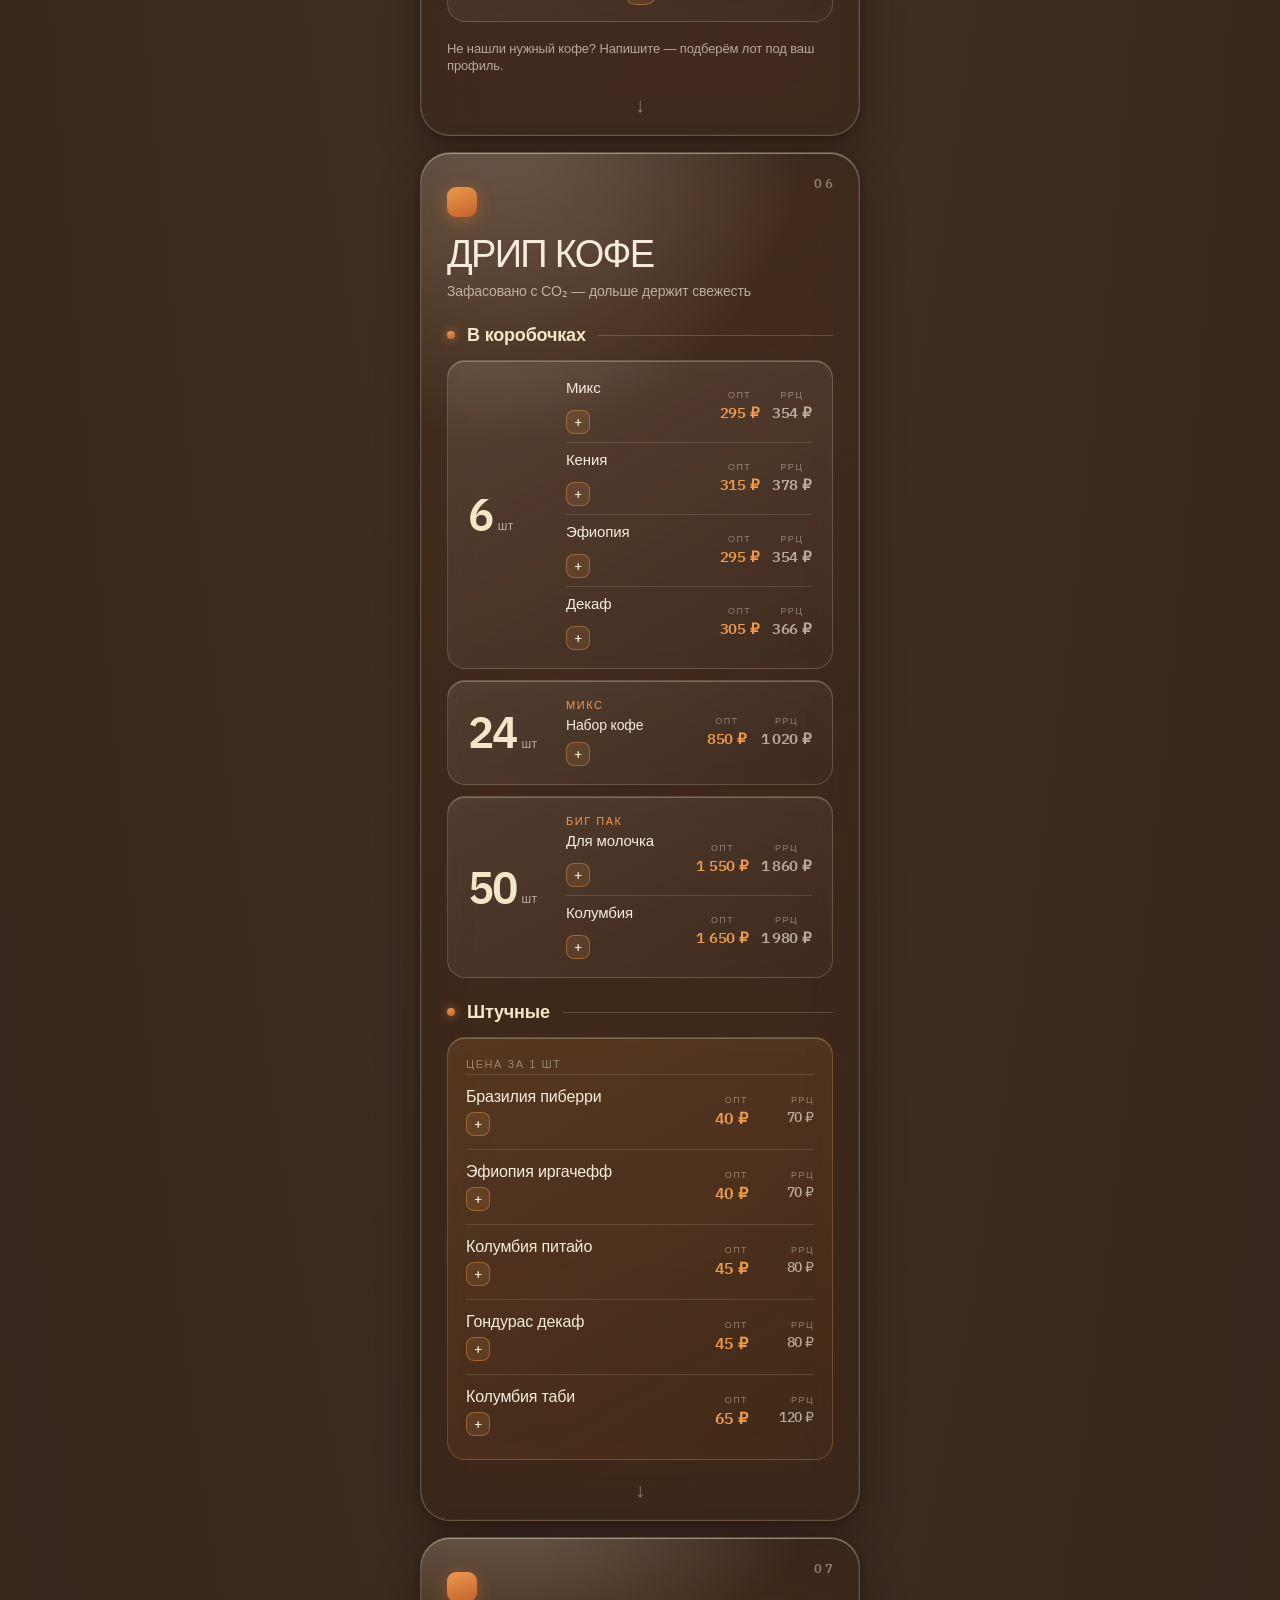
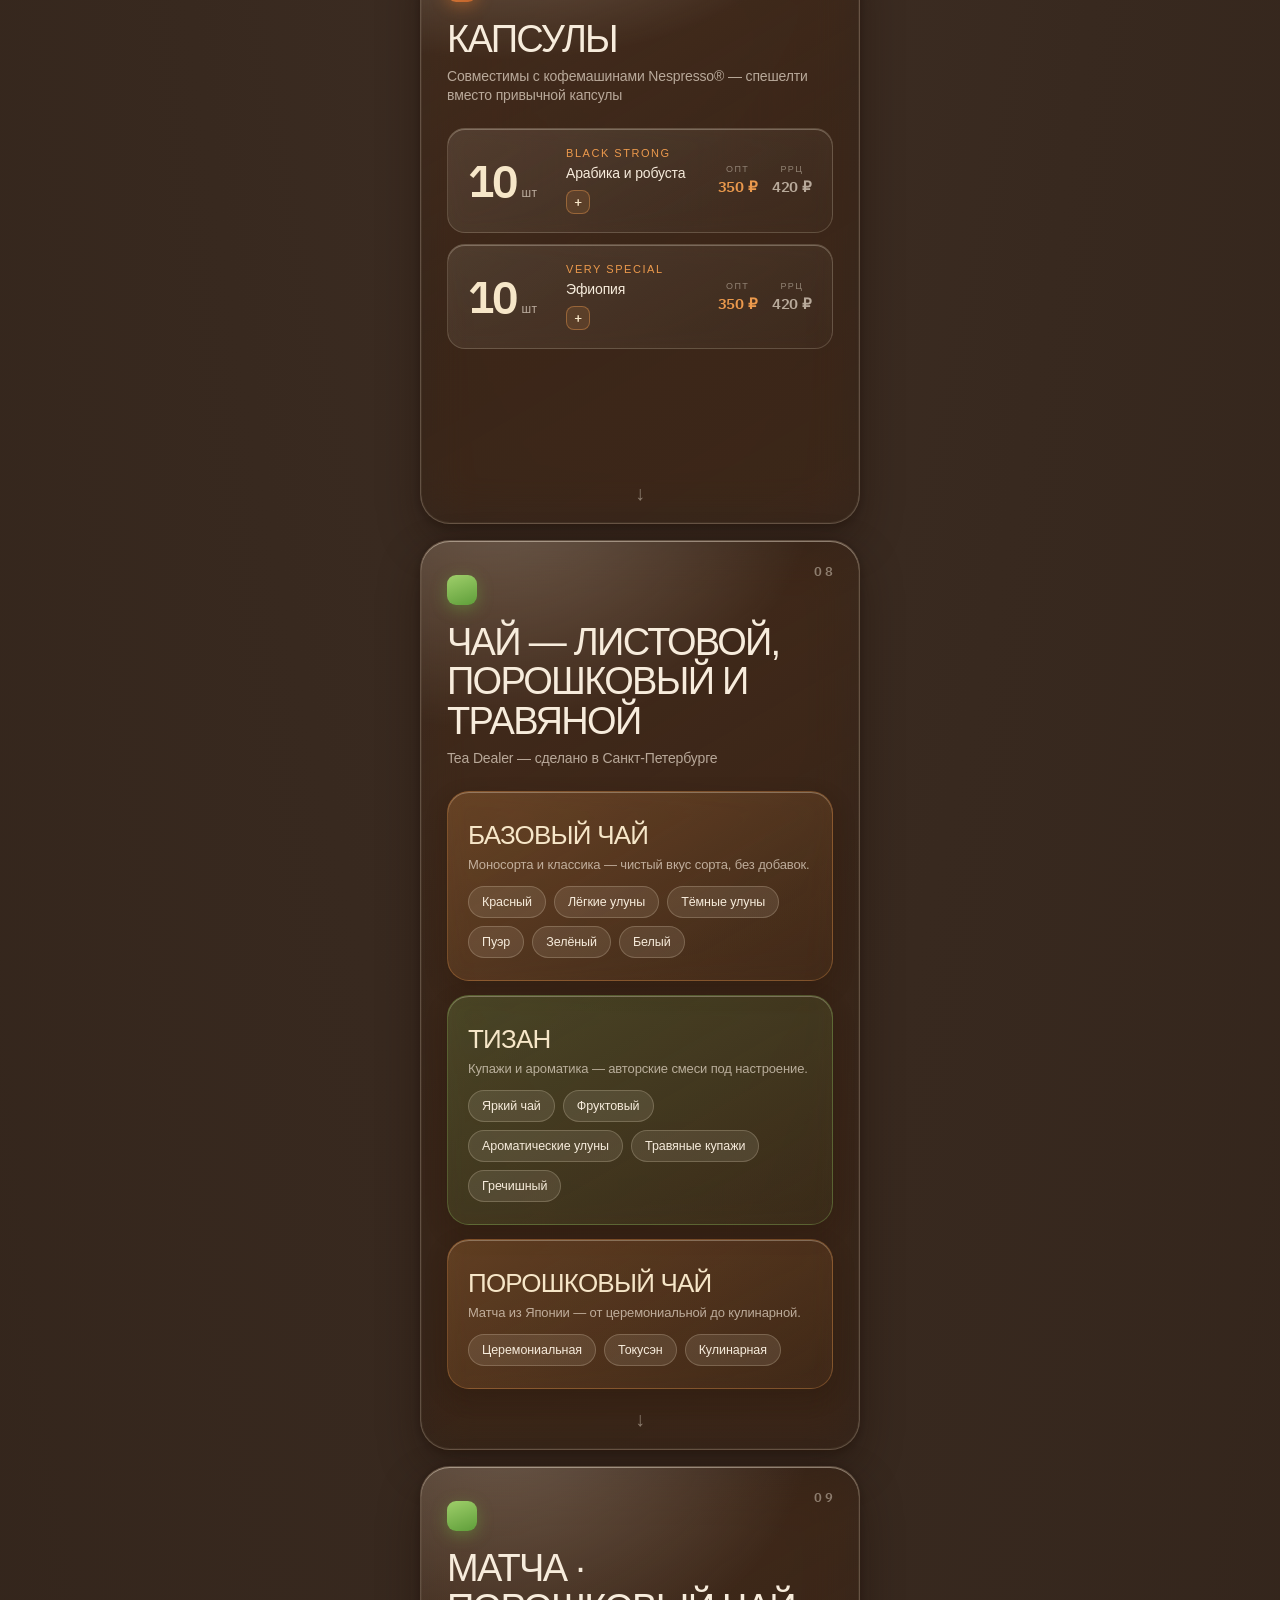
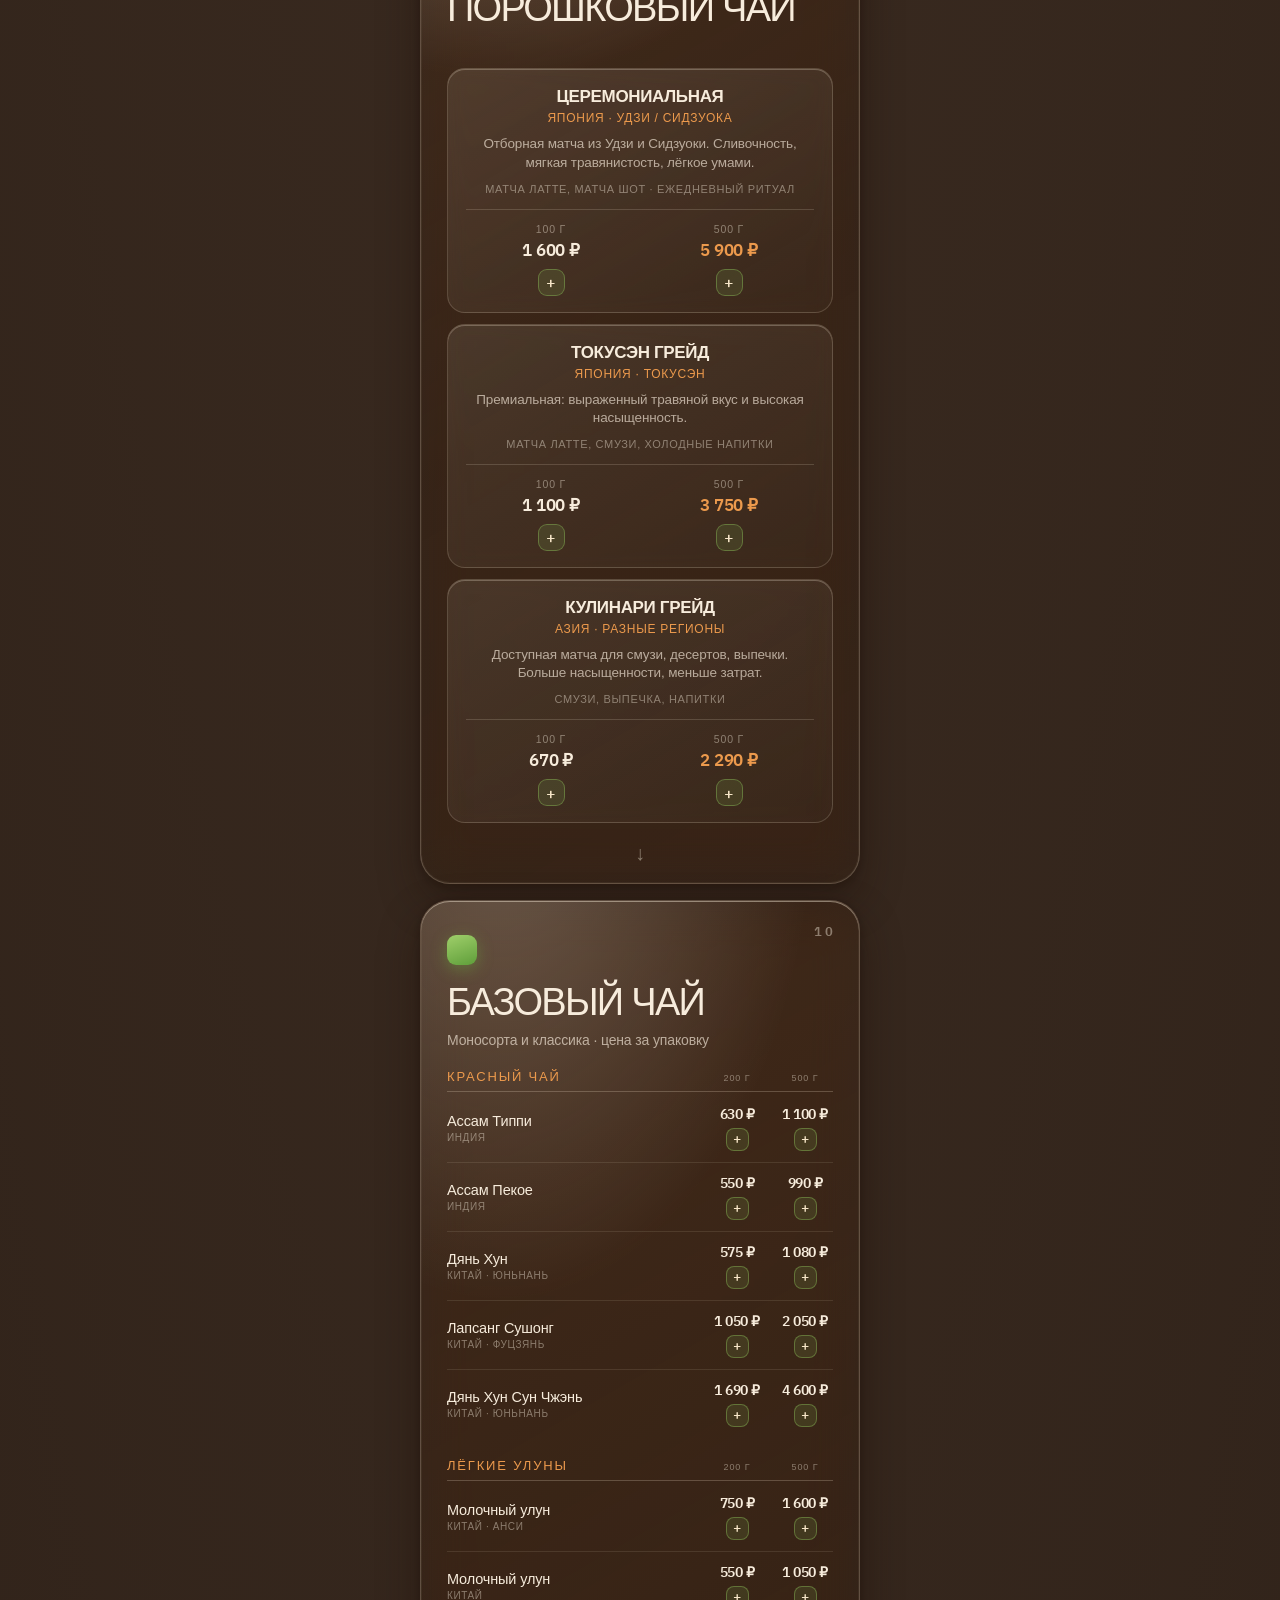
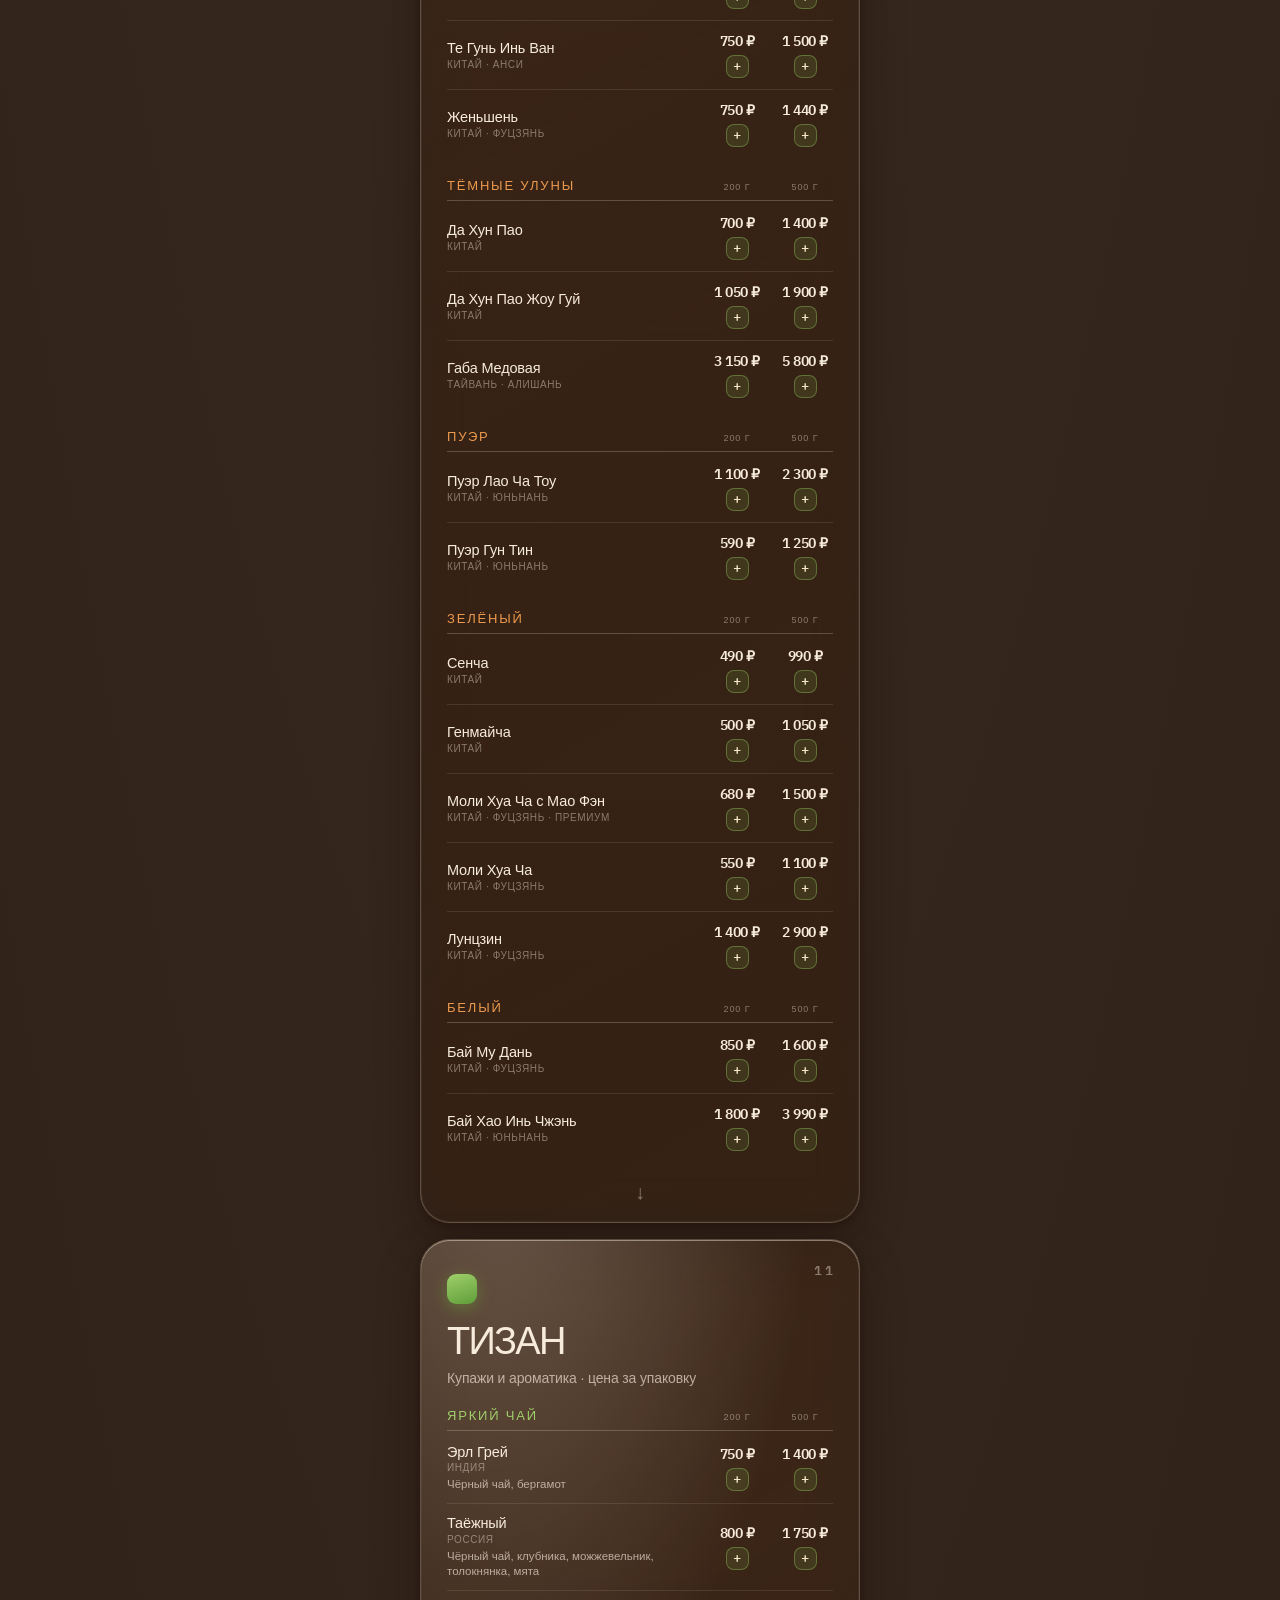
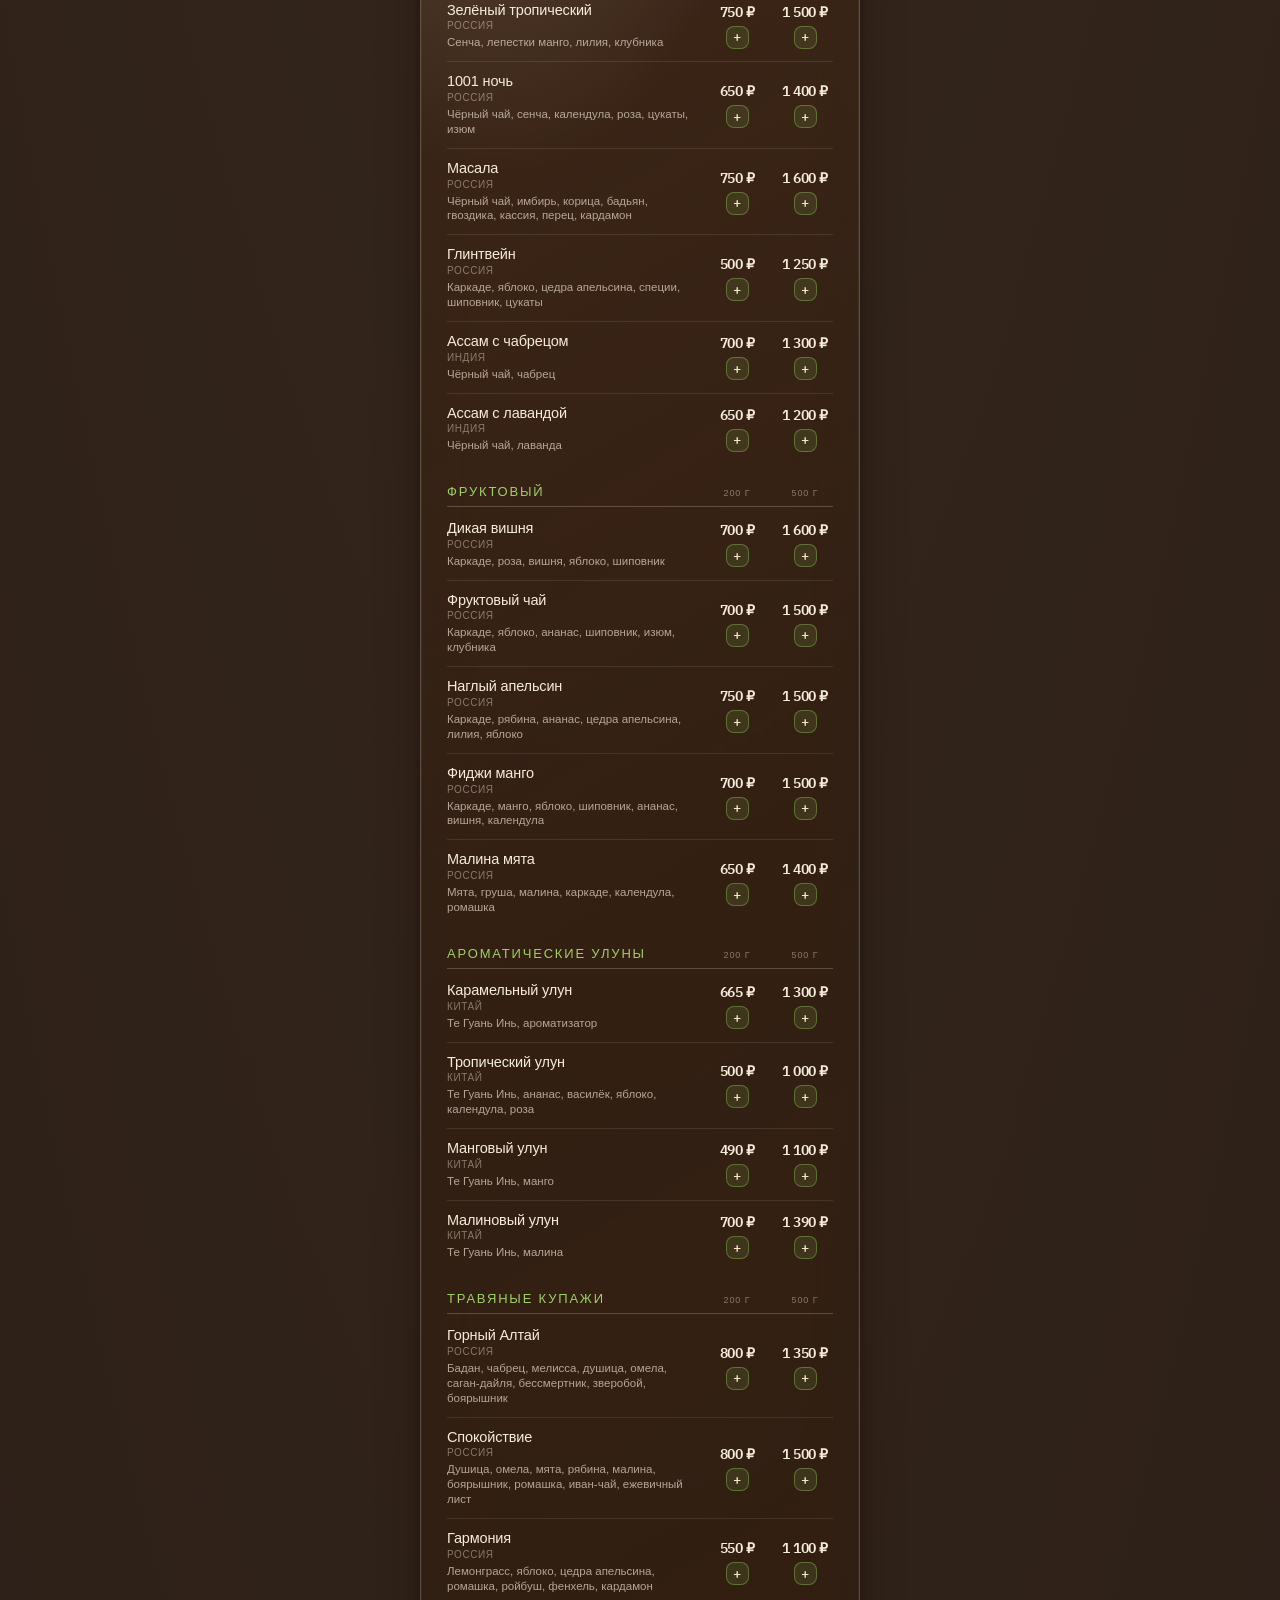
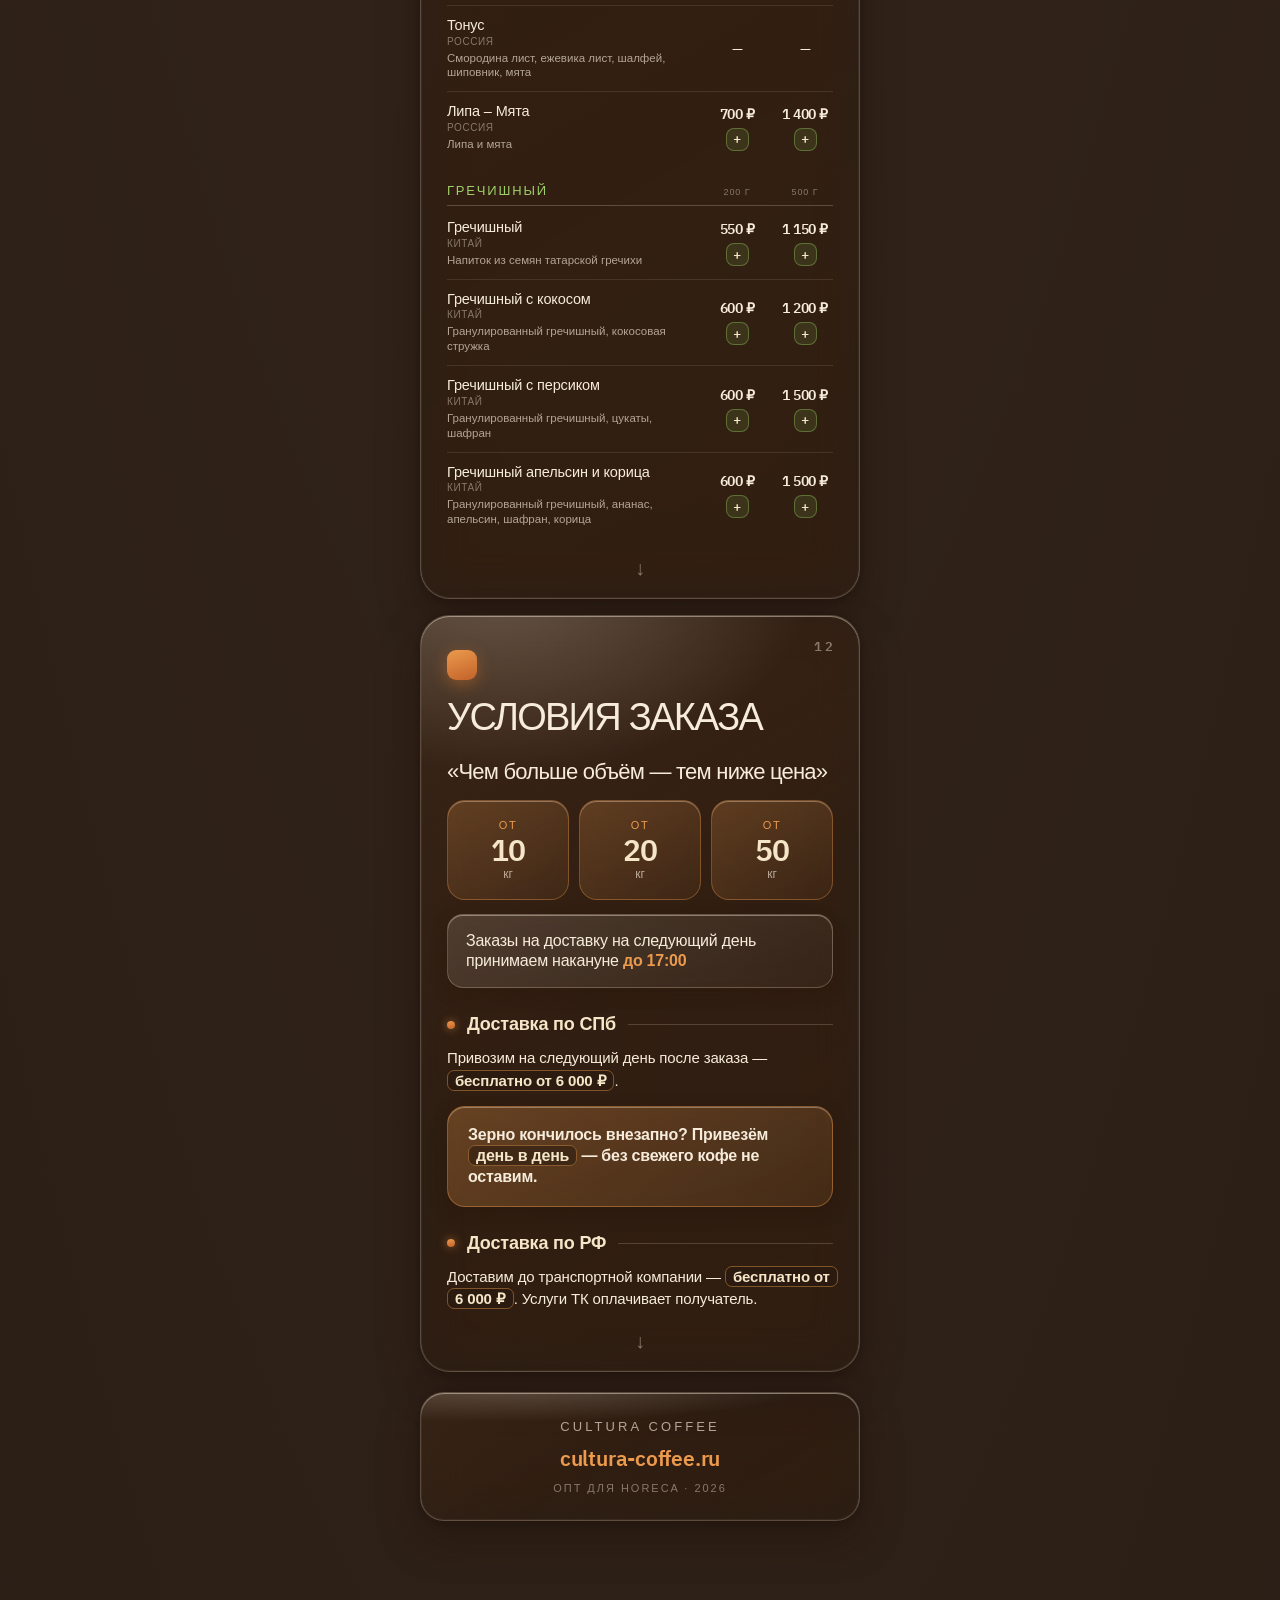
==== commit 571060ac: "Фильтр-Супремо, 1 кг: 2 150 ₽ Цена взята из карточки с артикулом COLOMBIACOFFEEFILTER1000GR — это фи" ====
--- a/index.html
+++ b/index.html
@@ -894,7 +894,7 @@
           <div class="item__proc"><span class="lbl">Обработка</span><span class="val">мытая</span></div>
           <div class="prices cols-2">
             <div class="pcell is-buy" role="button" tabindex="0" data-sku="kolumbiya-supremo-250-g" data-name="Колумбия супремо" data-unit="250 г" data-price="660" data-kg="0.25" data-accent="coffee"><div class="pcell__cap">250 г</div><div class="pcell__opt">660 ₽</div><div class="buyctl" data-ctl="kolumbiya-supremo-250-g"><button class="buyctl__b buyctl__minus" type="button" tabindex="-1" aria-label="Убрать одну единицу">−</button><span class="buyctl__n">0</span><button class="buyctl__b buyctl__plus" type="button" aria-label="Добавить в заказ">+</button></div></div>
-            <div class="pcell pcell--best is-buy" role="button" tabindex="0" data-sku="kolumbiya-supremo-1-kg" data-name="Колумбия супремо" data-unit="1 кг" data-price="2020" data-kg="1" data-accent="coffee"><div class="pcell__cap">1 кг</div><div class="pcell__opt">2 020 ₽</div><div class="buyctl" data-ctl="kolumbiya-supremo-1-kg"><button class="buyctl__b buyctl__minus" type="button" tabindex="-1" aria-label="Убрать одну единицу">−</button><span class="buyctl__n">0</span><button class="buyctl__b buyctl__plus" type="button" aria-label="Добавить в заказ">+</button></div></div>
+            <div class="pcell pcell--best is-buy" role="button" tabindex="0" data-sku="kolumbiya-supremo-1-kg" data-name="Колумбия супремо" data-unit="1 кг" data-price="2150" data-kg="1" data-accent="coffee"><div class="pcell__cap">1 кг</div><div class="pcell__opt">2 150 ₽</div><div class="buyctl" data-ctl="kolumbiya-supremo-1-kg"><button class="buyctl__b buyctl__minus" type="button" tabindex="-1" aria-label="Убрать одну единицу">−</button><span class="buyctl__n">0</span><button class="buyctl__b buyctl__plus" type="button" aria-label="Добавить в заказ">+</button></div></div>
           </div>
         </div>
 
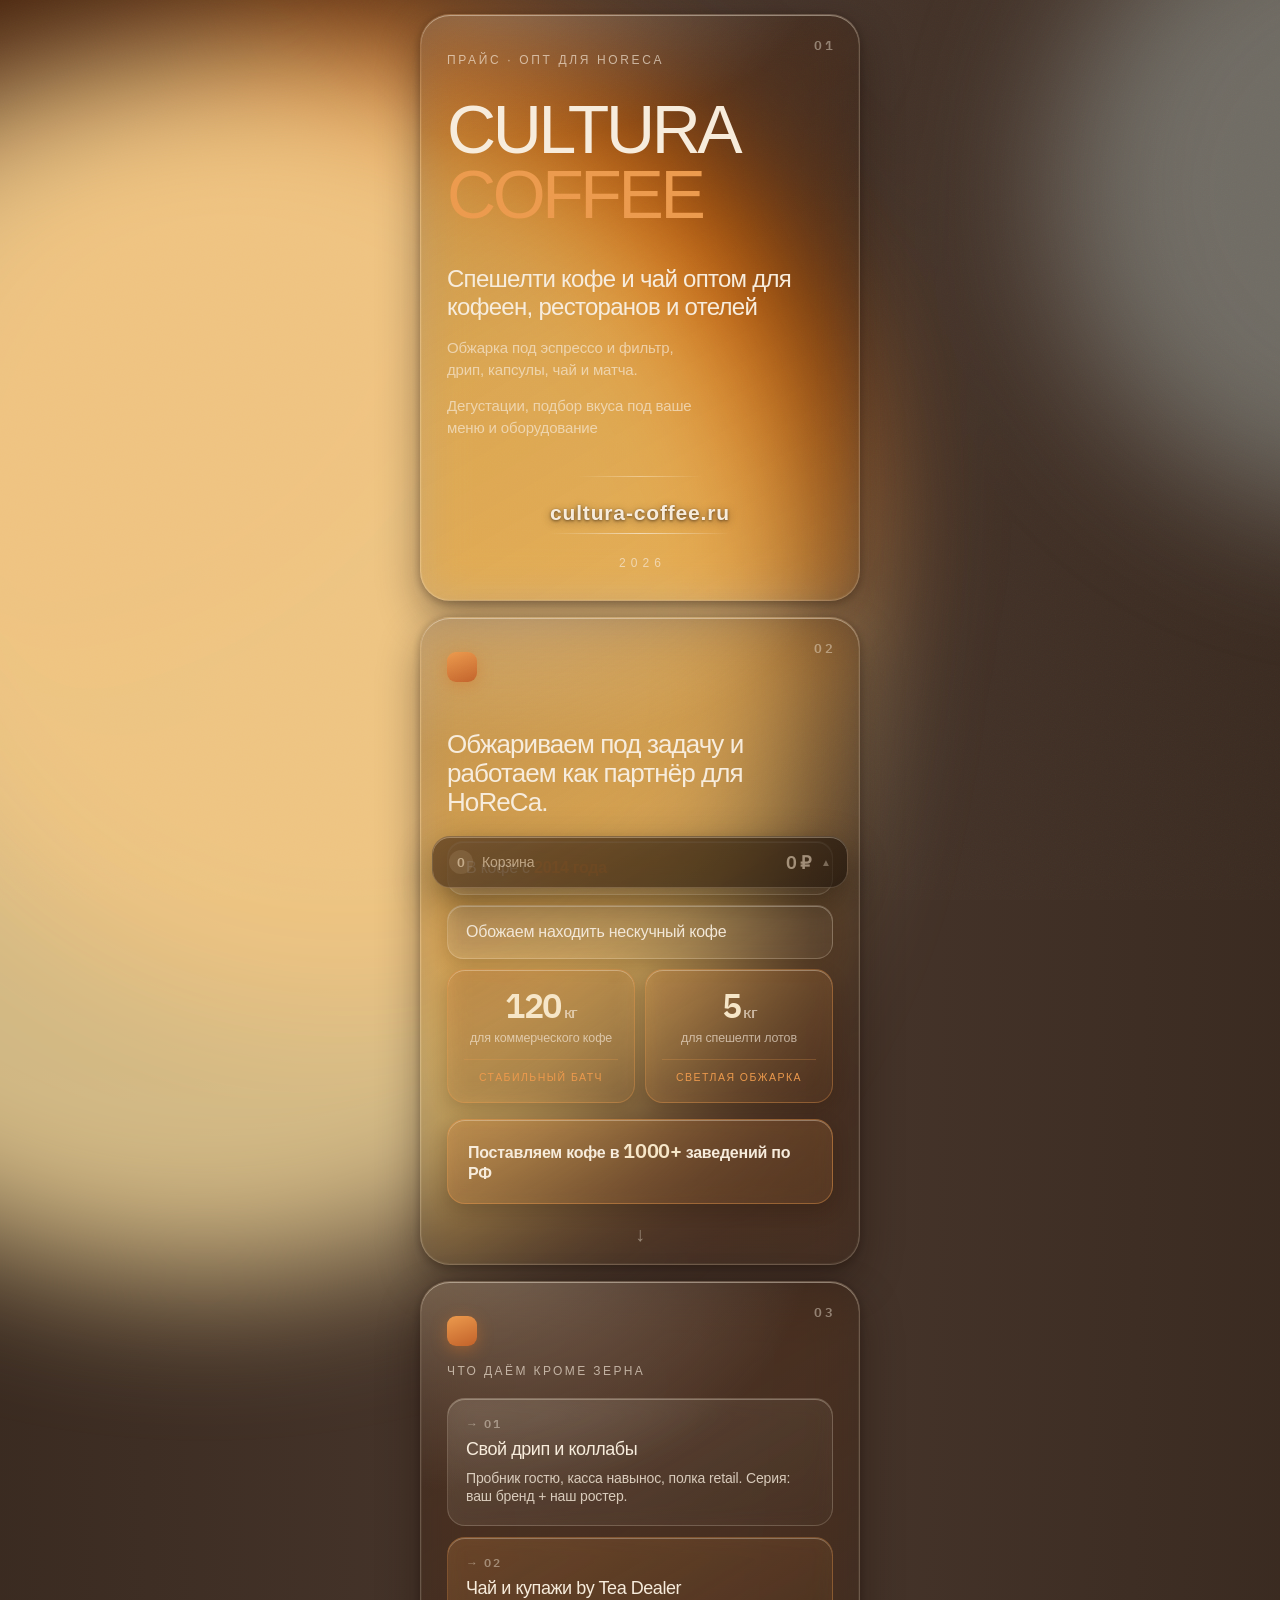
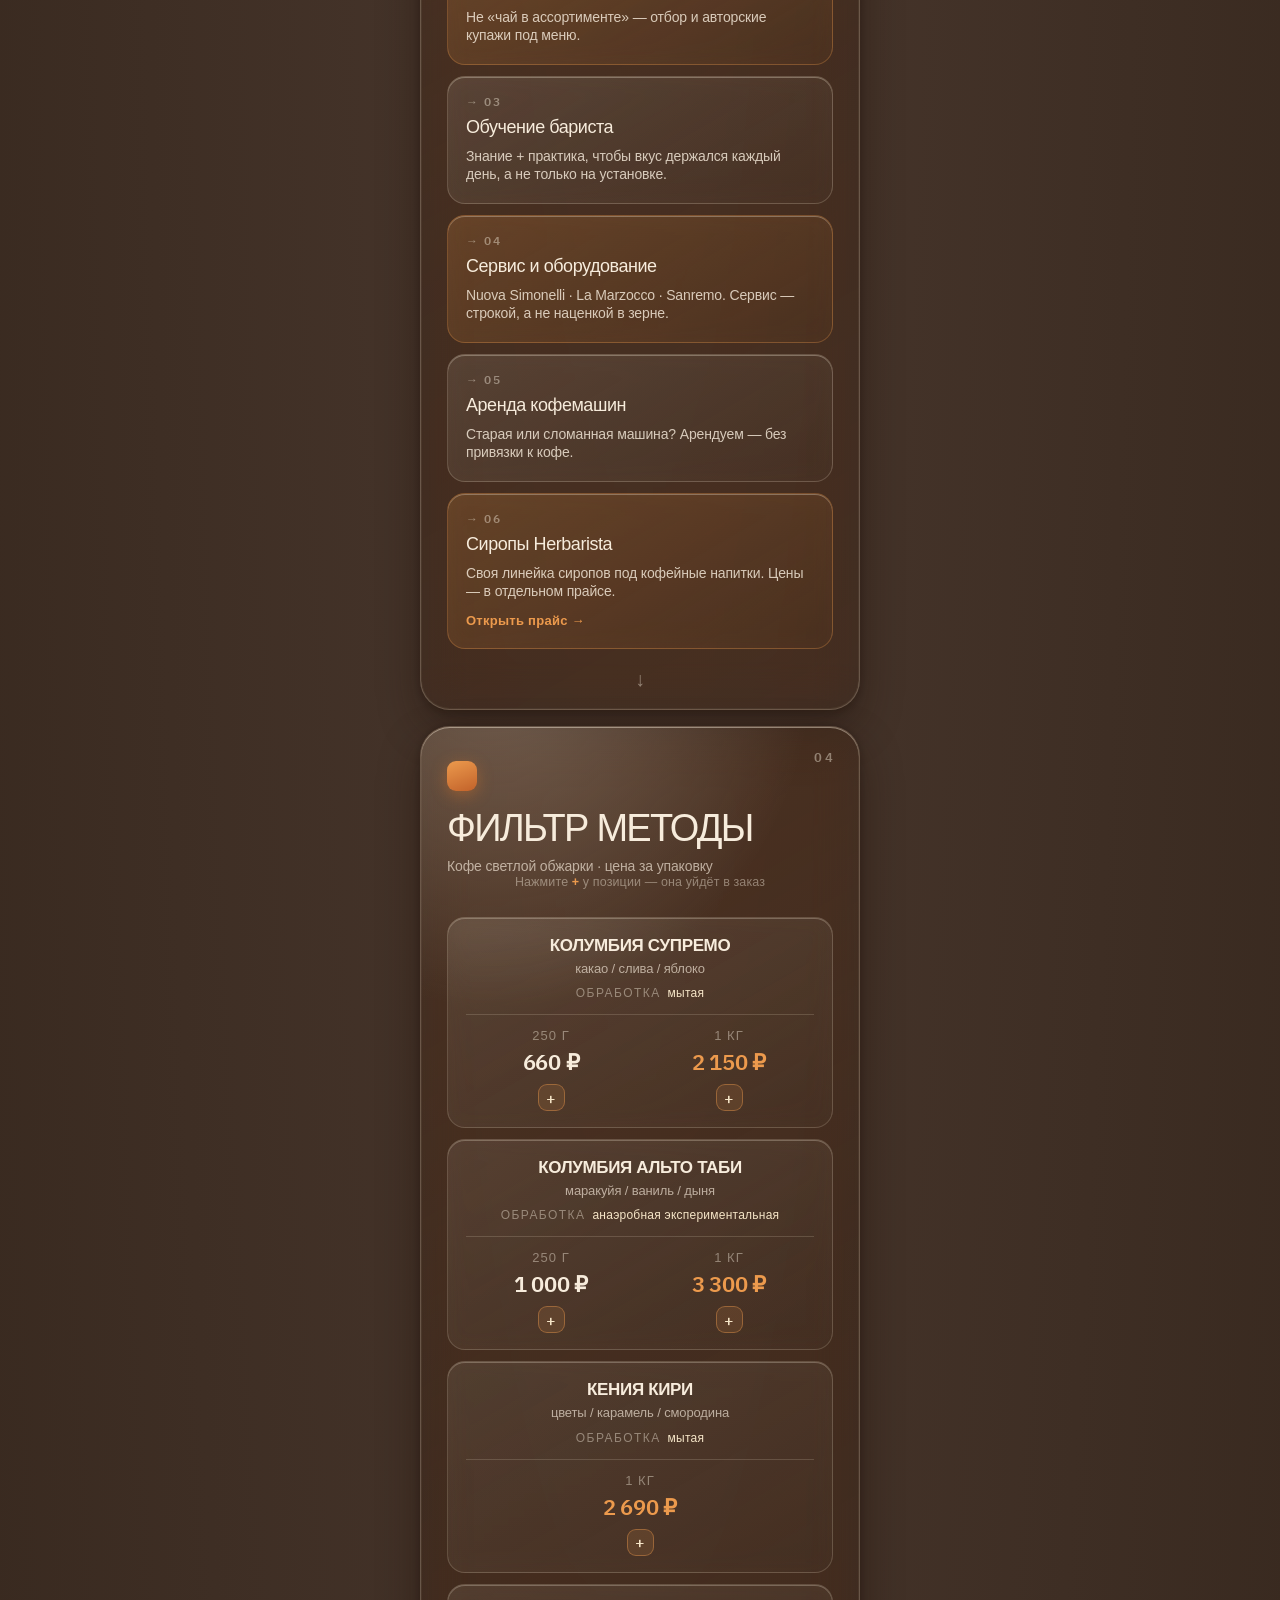
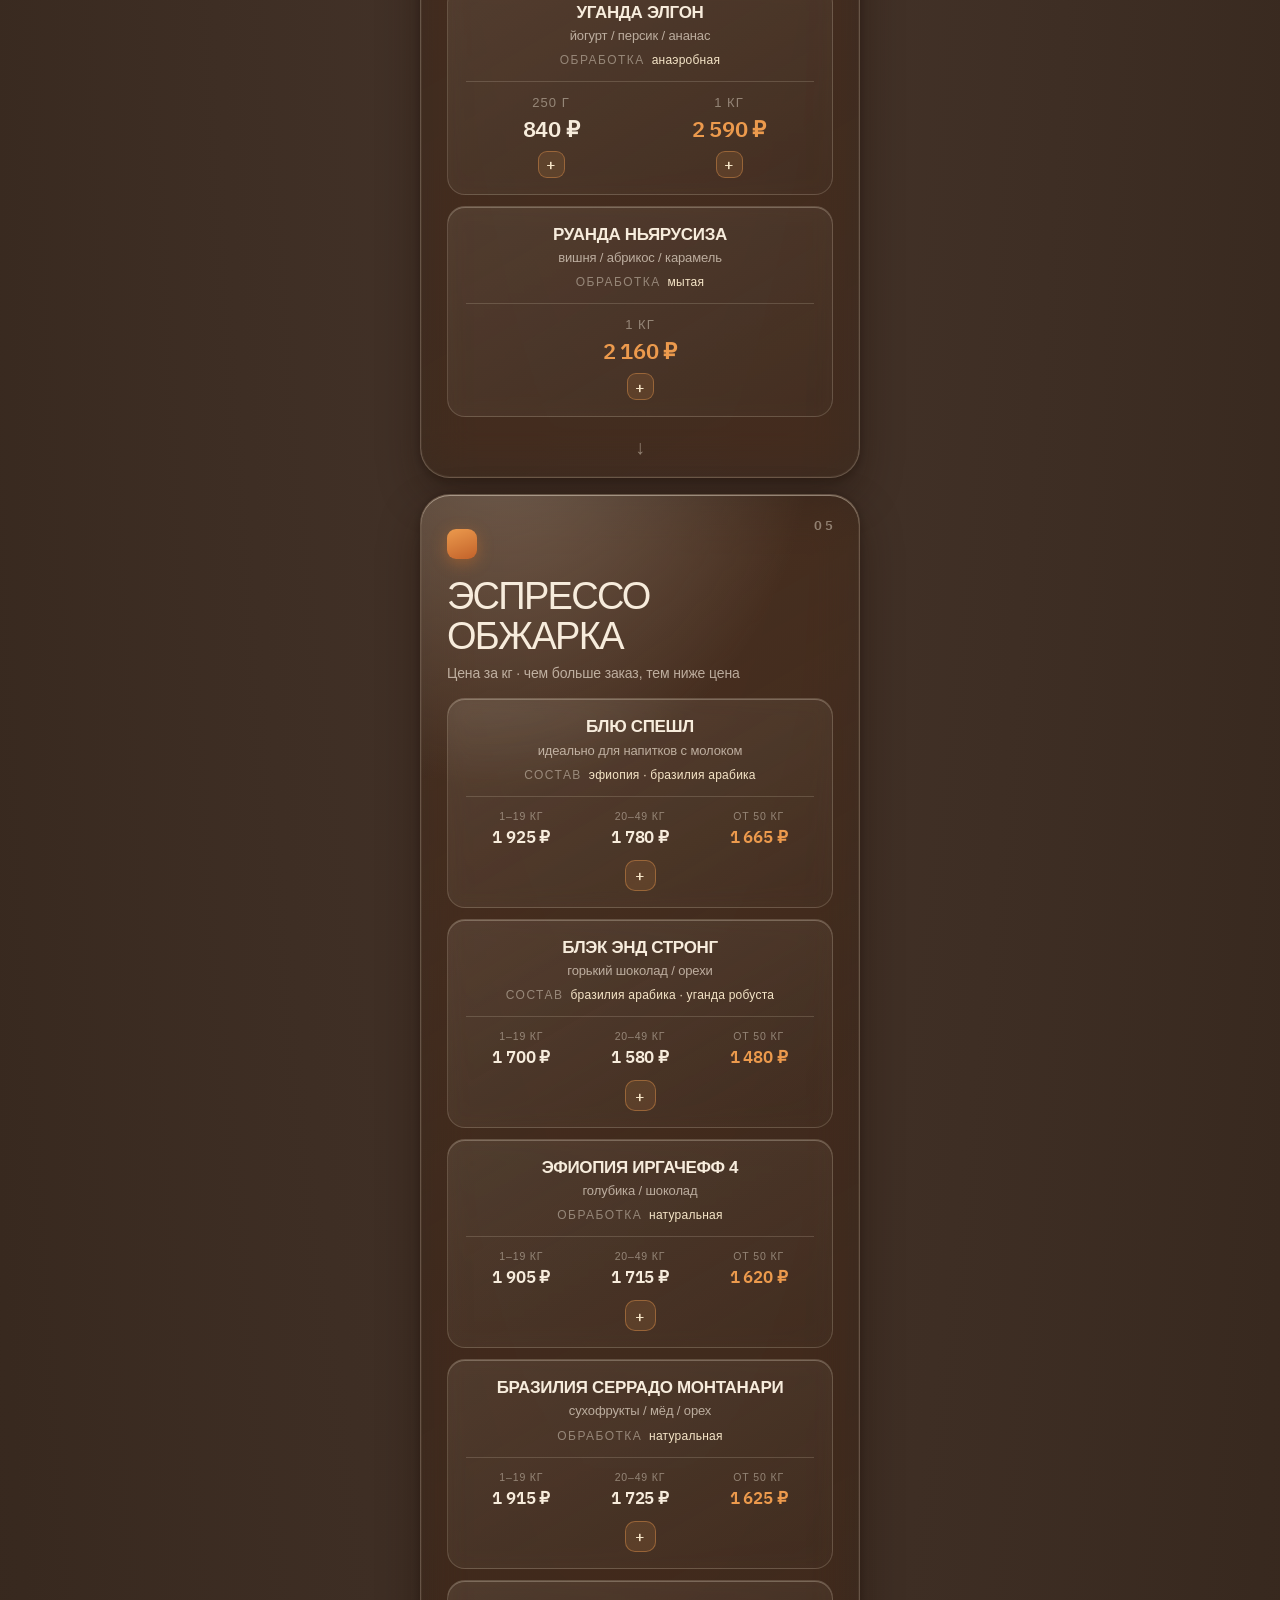
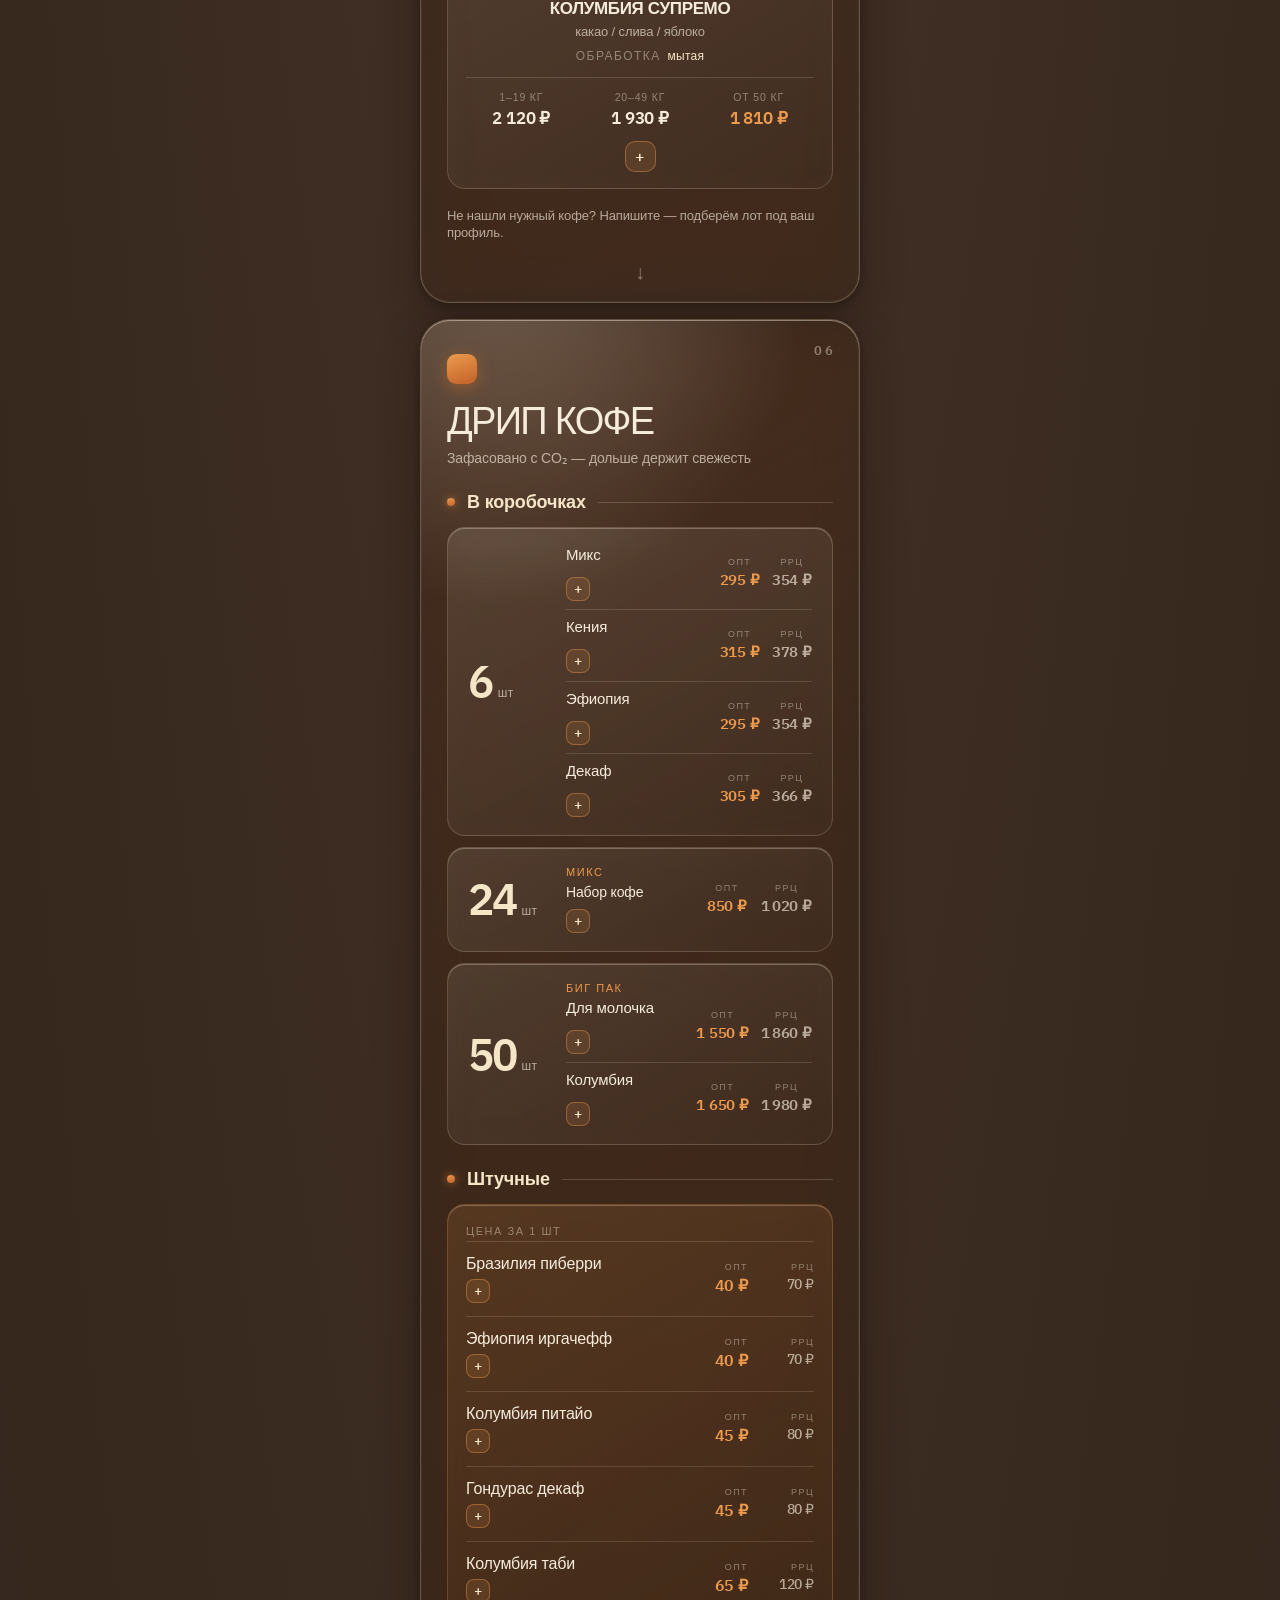
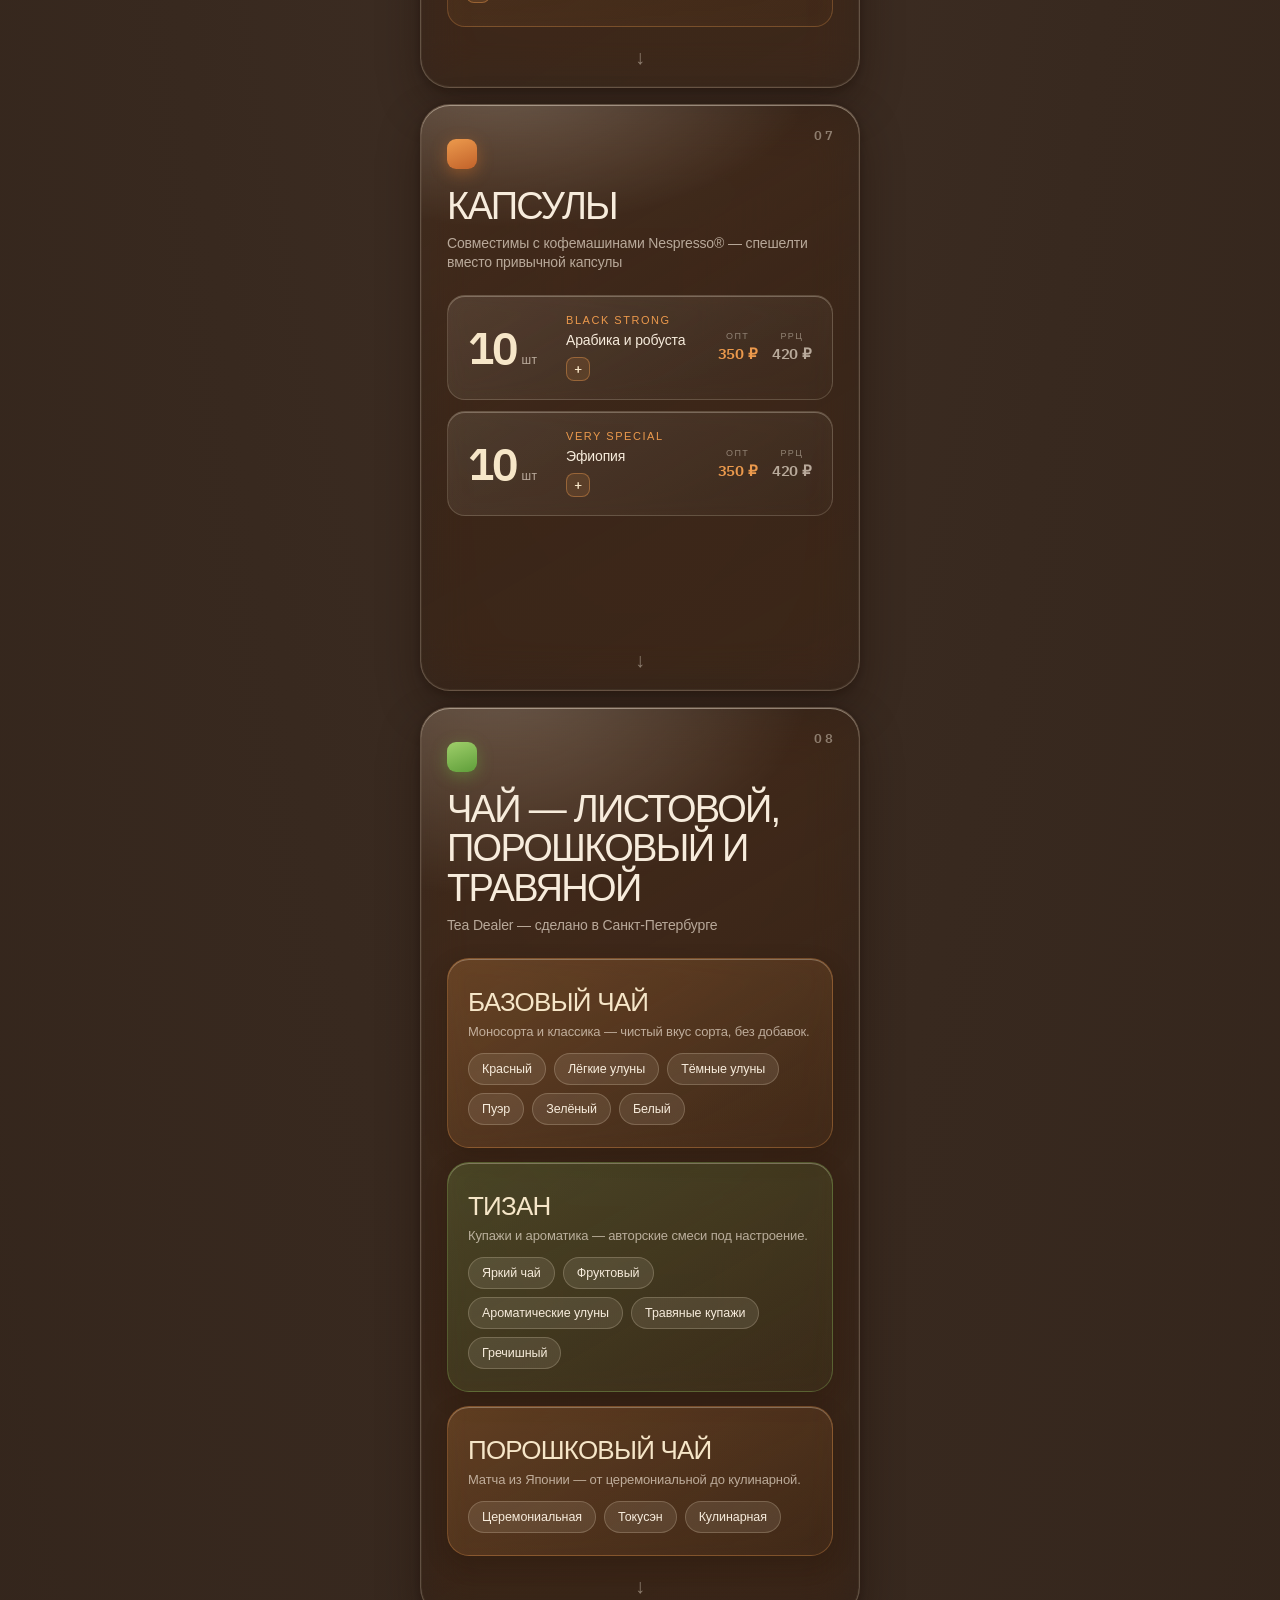
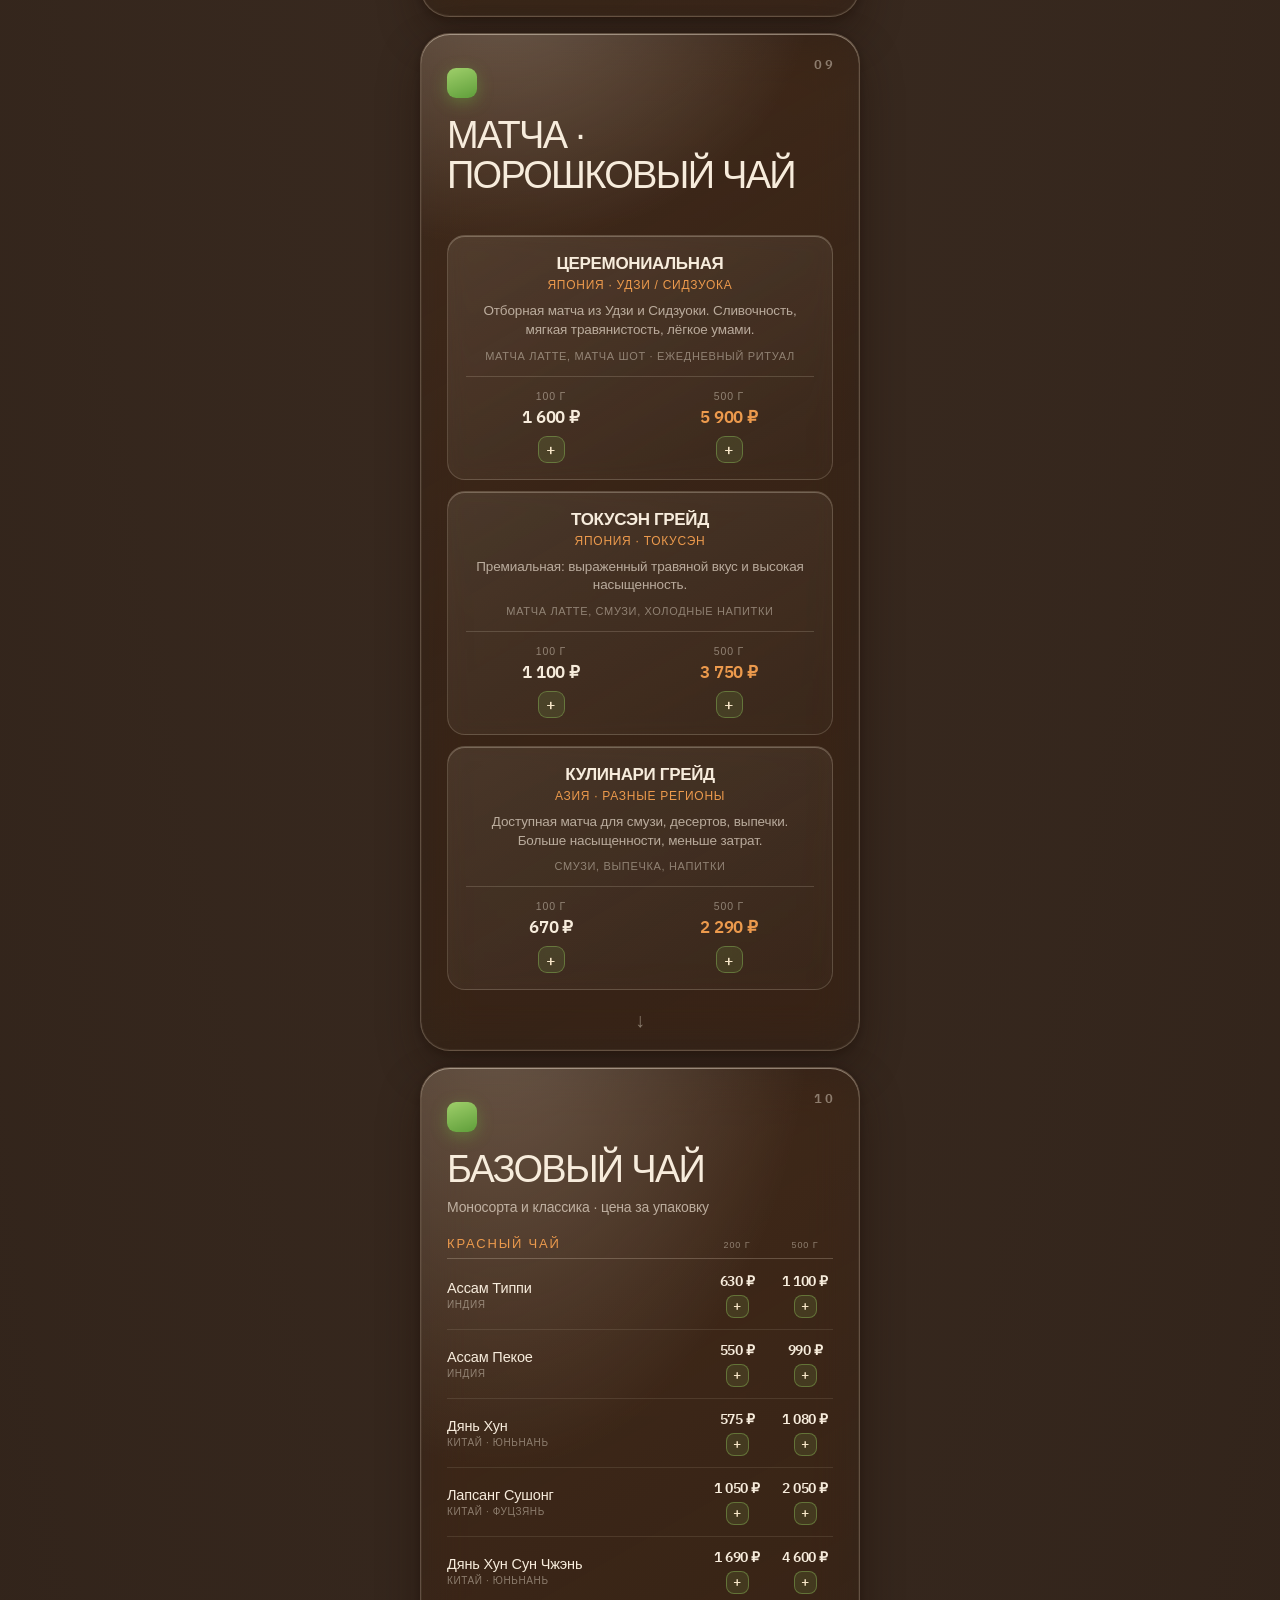
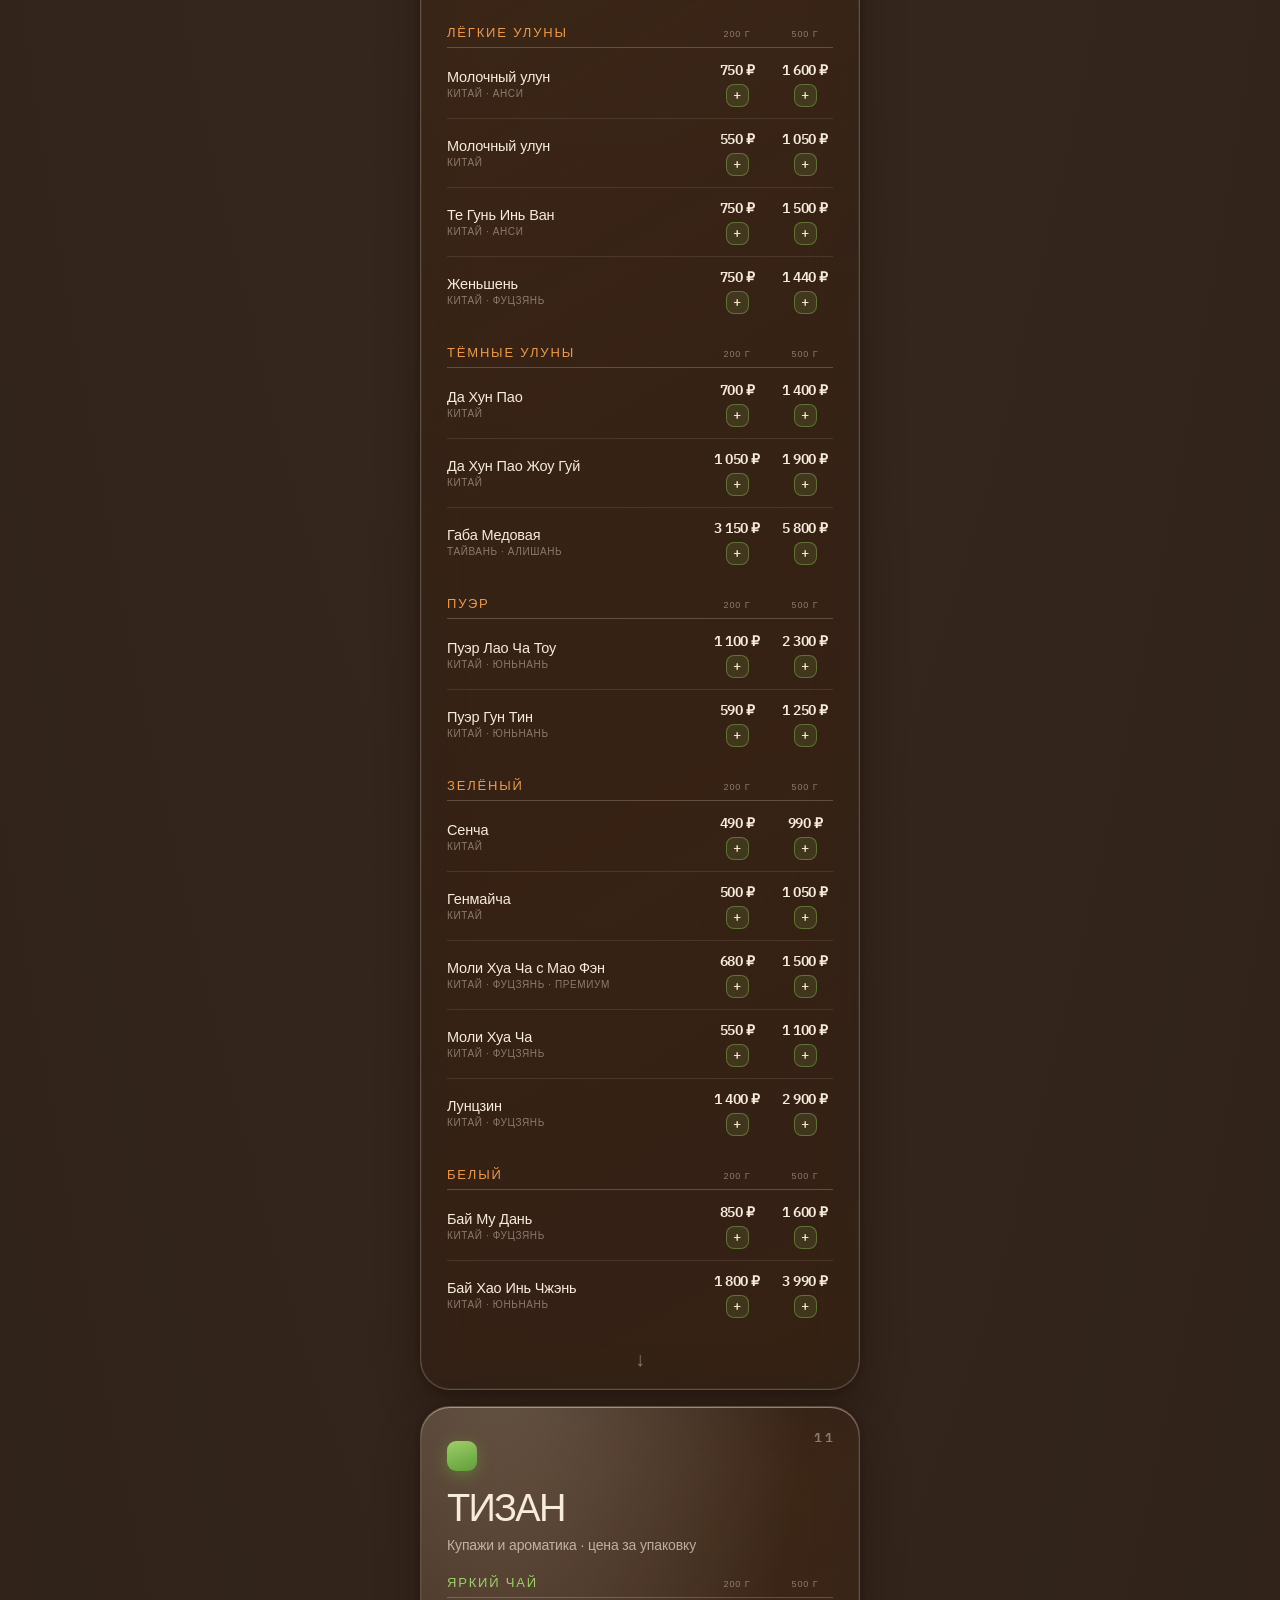
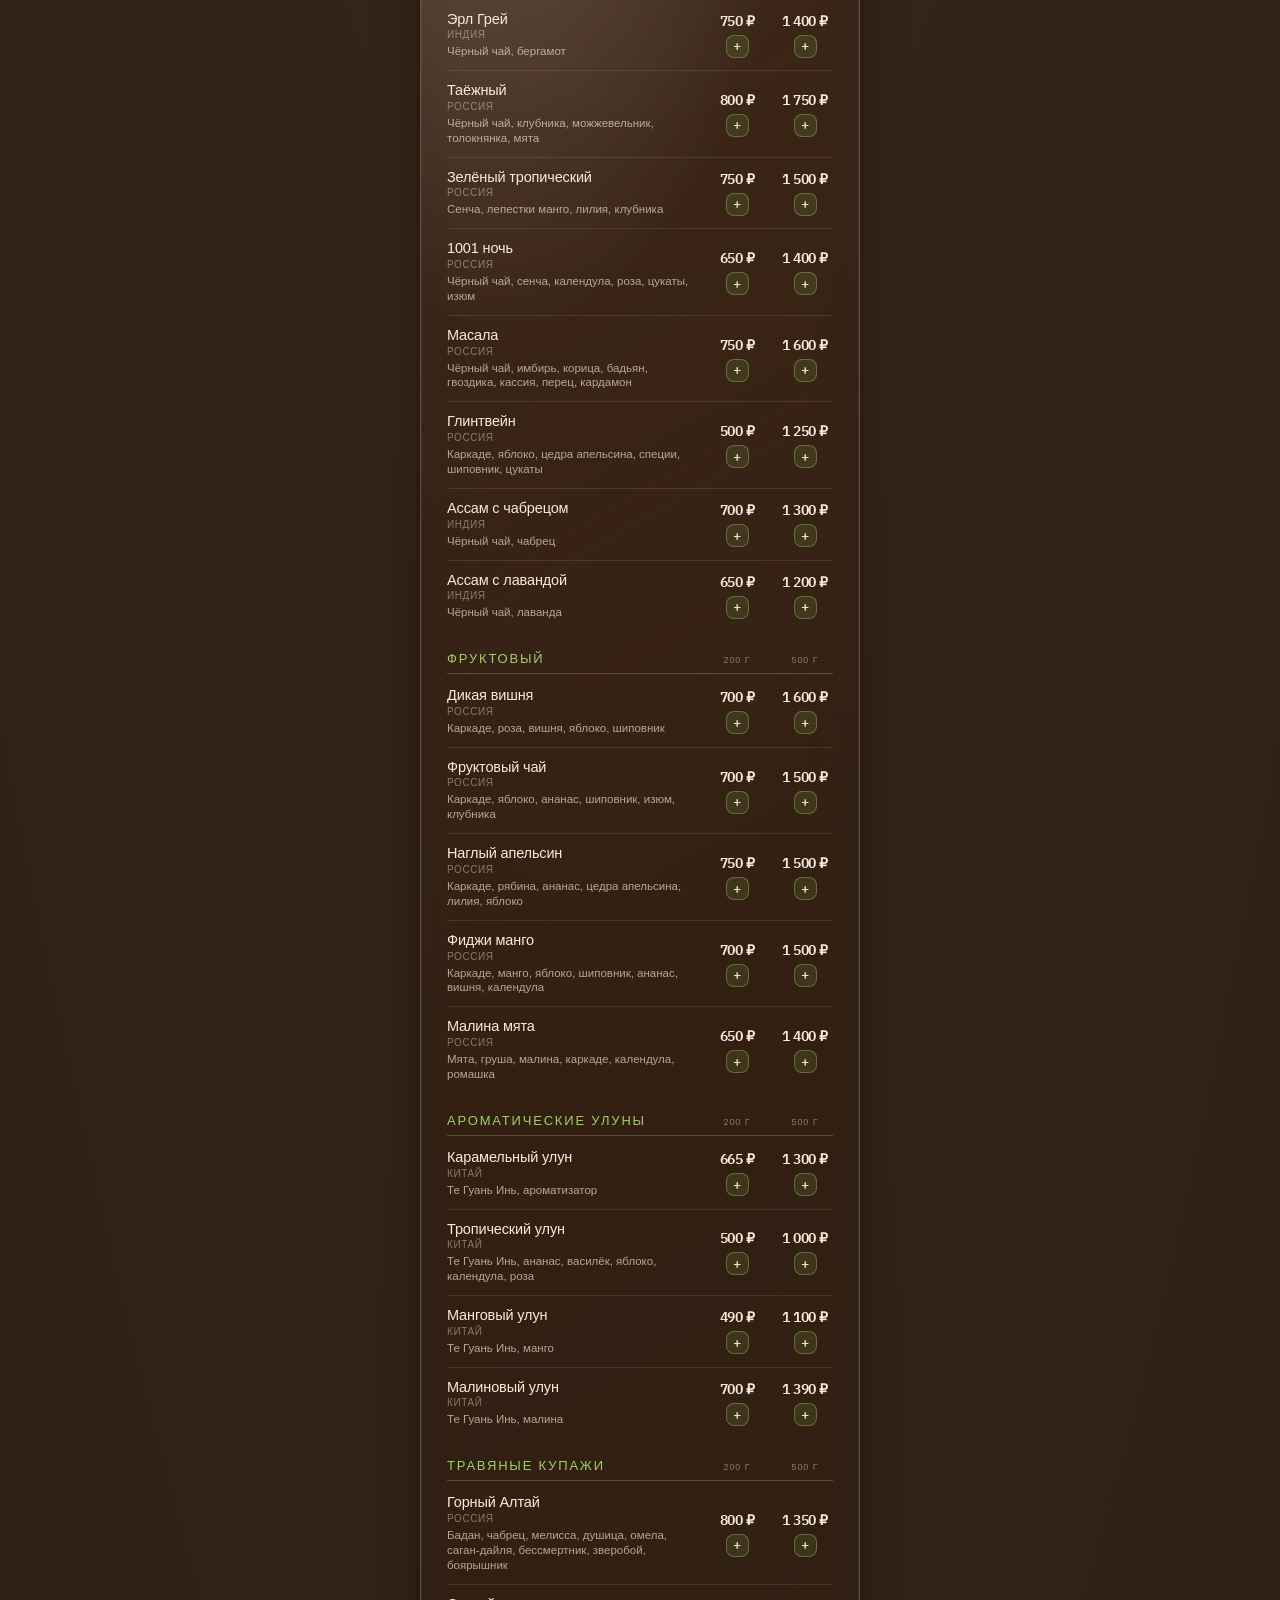
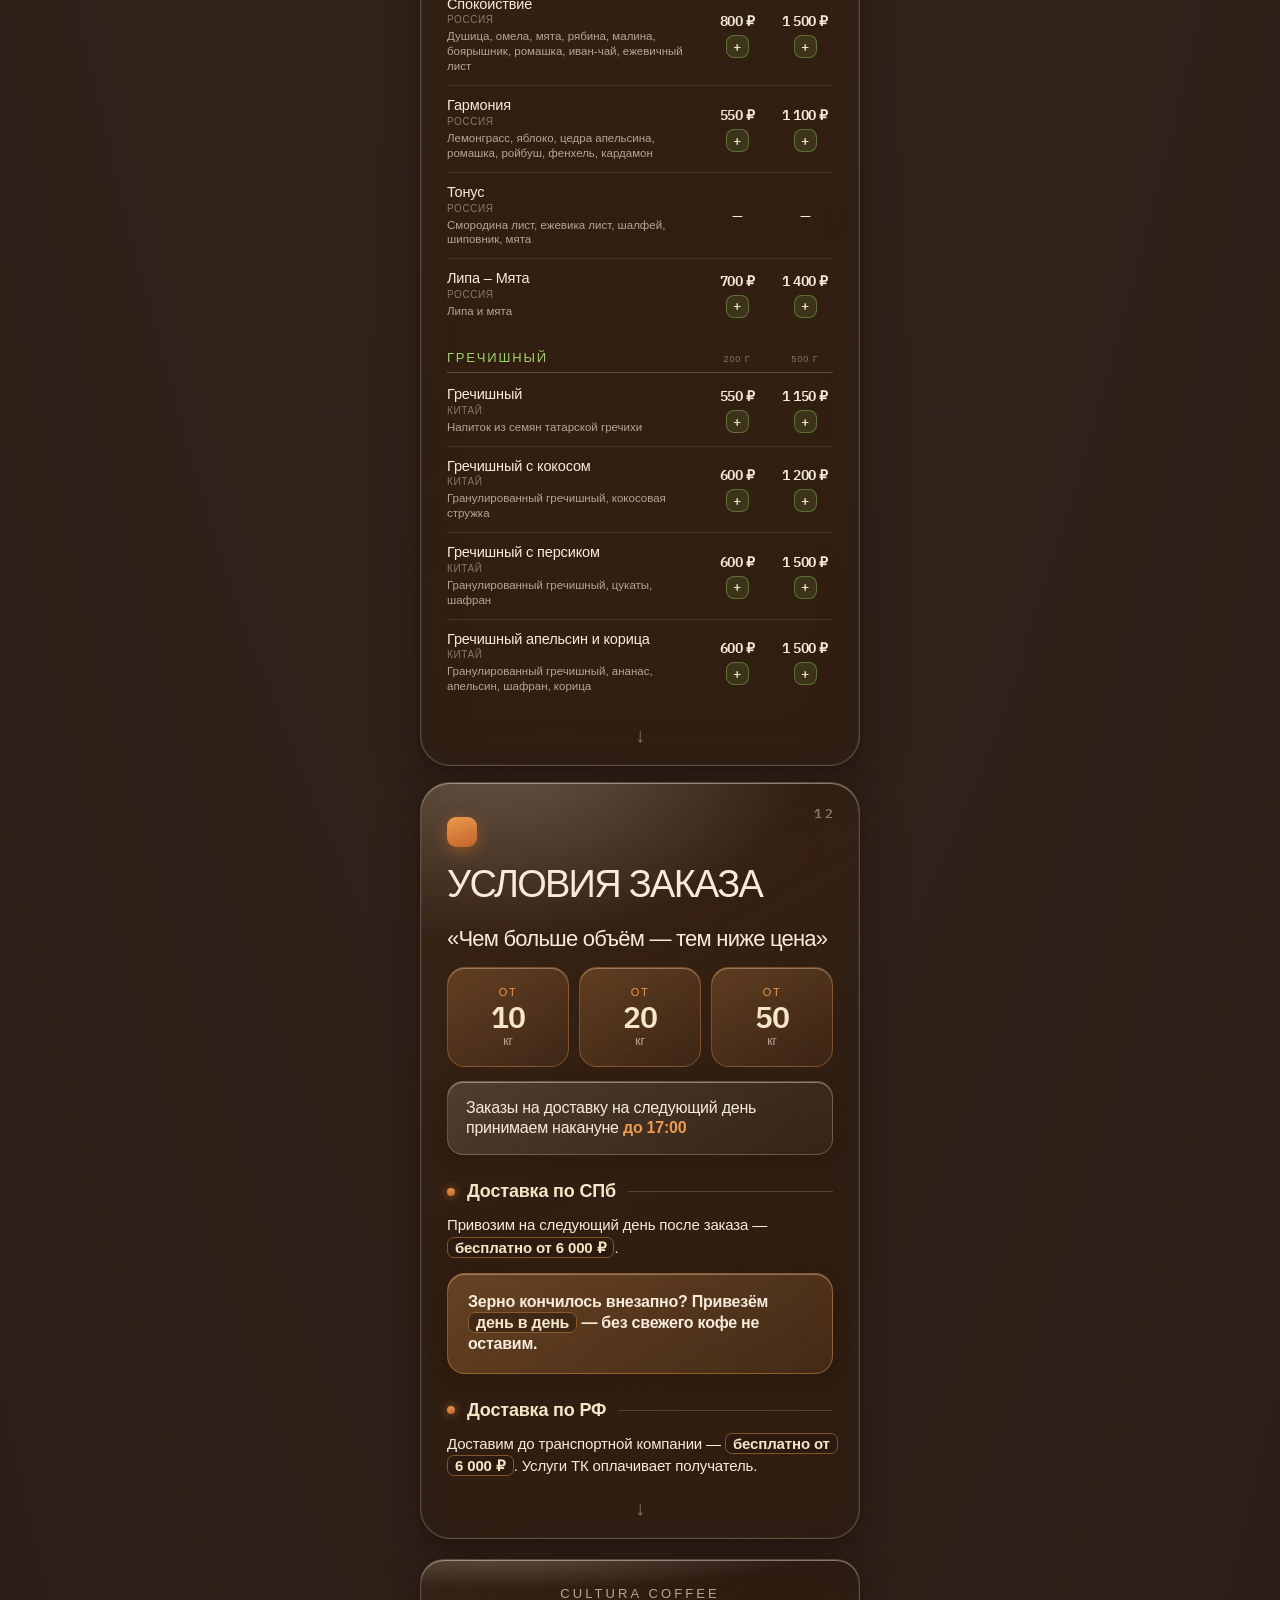
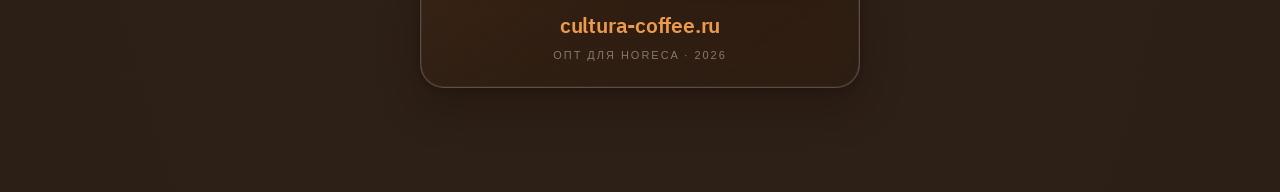
==== commit 5591945a: "Раздел 03: пункт «Сиропы Herbarista» со ссылкой на прайс Шестым пунктом в «Что даём кроме зерна» — т" ====
--- a/index.html
+++ b/index.html
@@ -137,6 +137,10 @@
   .kp__idx{ font-family:var(--mono);font-size:12px;font-weight:600;letter-spacing:.14em;text-transform:uppercase;color:var(--faint); }
   .kp__title{ margin-top:8px;font-size:18px;line-height:1.14;letter-spacing:-.025em;font-weight:500; }
   .kp__copy{ margin-top:9px;font-size:14px;line-height:1.34;letter-spacing:-.01em;color:rgba(247,236,220,.82); }
+  /* пункт-ссылка: вся карточка кликабельна, цвет наследуется от соседей */
+  .kp--link{ display:block; text-decoration:none; color:inherit; -webkit-tap-highlight-color:transparent; touch-action:manipulation; }
+  .kp--link:focus-visible{ outline:2px solid var(--amber); outline-offset:3px; }
+  .kp__go{ display:inline-block; margin-top:12px; font-size:13px; font-weight:600; letter-spacing:.02em; color:var(--amber); }
 
   /* ЛЕГЕНДА ЦЕН */
   .price-legend{ margin-top:14px; font-size:11px; letter-spacing:.1em; text-transform:uppercase; color:var(--faint); }
@@ -874,6 +878,7 @@
         <div class="kp"><div class="kp__idx">→ 03</div><div class="kp__title">Обучение бариста</div><div class="kp__copy">Знание + практика, чтобы вкус держался каждый день, а не только на установке.</div></div>
         <div class="kp"><div class="kp__idx">→ 04</div><div class="kp__title">Сервис и оборудование</div><div class="kp__copy">Nuova Simonelli · La Marzocco · Sanremo. Сервис — строкой, а не наценкой в зерне.</div></div>
         <div class="kp"><div class="kp__idx">→ 05</div><div class="kp__title">Аренда кофемашин</div><div class="kp__copy">Старая или сломанная машина? Арендуем — без привязки к кофе.</div></div>
+        <a class="kp kp--link" href="https://docs.google.com/spreadsheets/d/1CkEdSSHi7S8qzvXbRf1RzeDP5Lb36bnr27FhZmYt30c/edit?usp=sharing" target="_blank" rel="noopener noreferrer"><div class="kp__idx">→ 06</div><div class="kp__title">Сиропы Herbarista</div><div class="kp__copy">Своя линейка сиропов под кофейные напитки. Цены — в отдельном прайсе.</div><span class="kp__go">Открыть прайс →</span></a>
       </div>
       <div class="card__scroll" aria-hidden="true">↓</div>
     </section>
